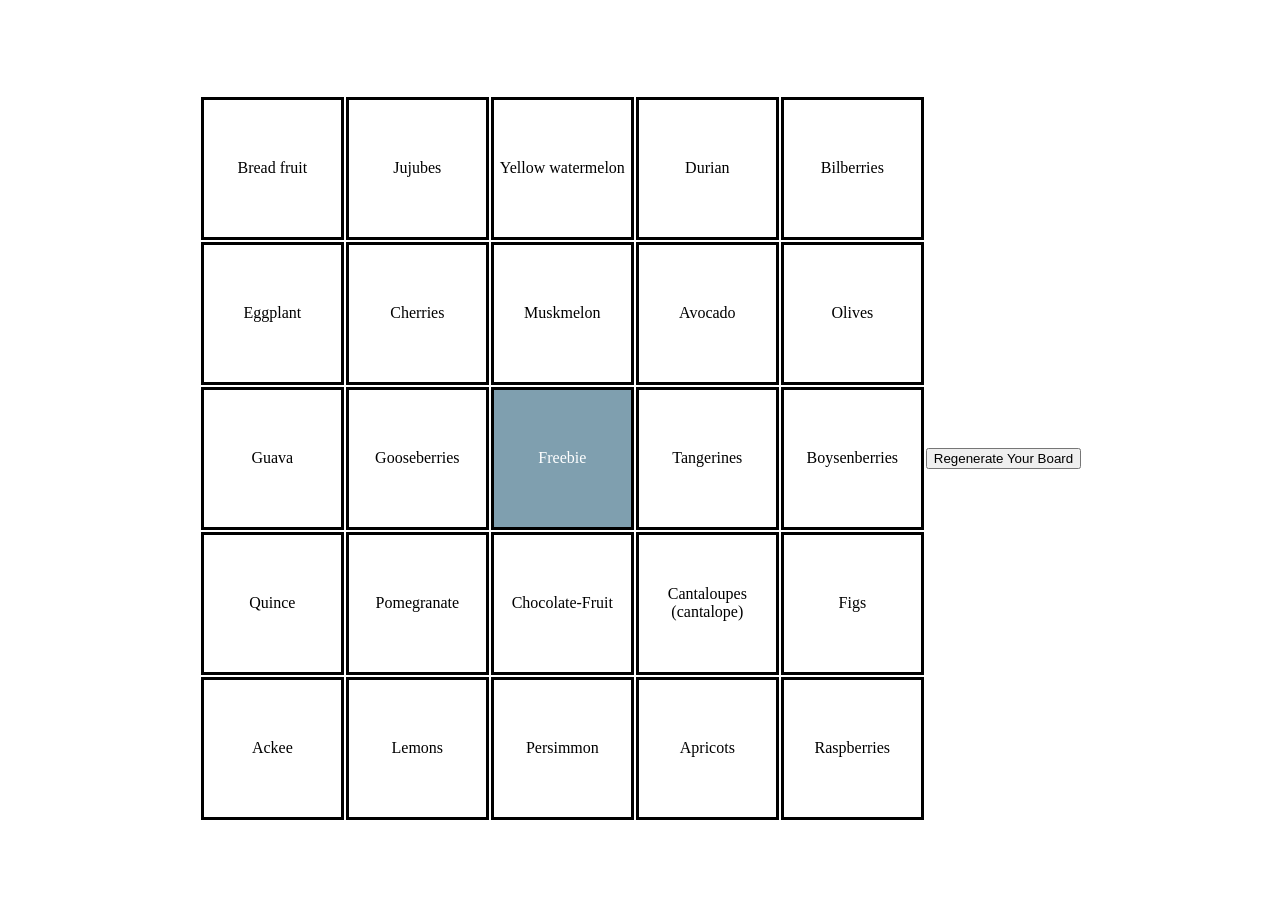
==== index.html @ 2c44fc2a "Rename bingo.html to index.html" ====
<!DOCTYPE html>
<html>
  <head>
    <meta charset="UTF-8">
    <title>Bellevue Bingo!</title>
    <script src="bingo.js"></script>
    <link rel="stylesheet" href="bingo.css">
  </head>
  <body>
    <table id="card">
    </table>
    <button onclick="rebuildCard()";>Regenerate Your Board</button>
  </body>
</html>
---- bingo.css ----
body {
  display: flex;
  height: 100vh;
  align-content: center;
  justify-content: center;
  align-items: center;
}

td {
  margin: 0 auto;
  text-align: center;
  border: 3px solid black;
  width: 20%;
  height: 15vh;
  width: 15vh;
}

.selected {
  background: #7F9FAF;
  color: #FFF;
}

button {
  display: block;
}
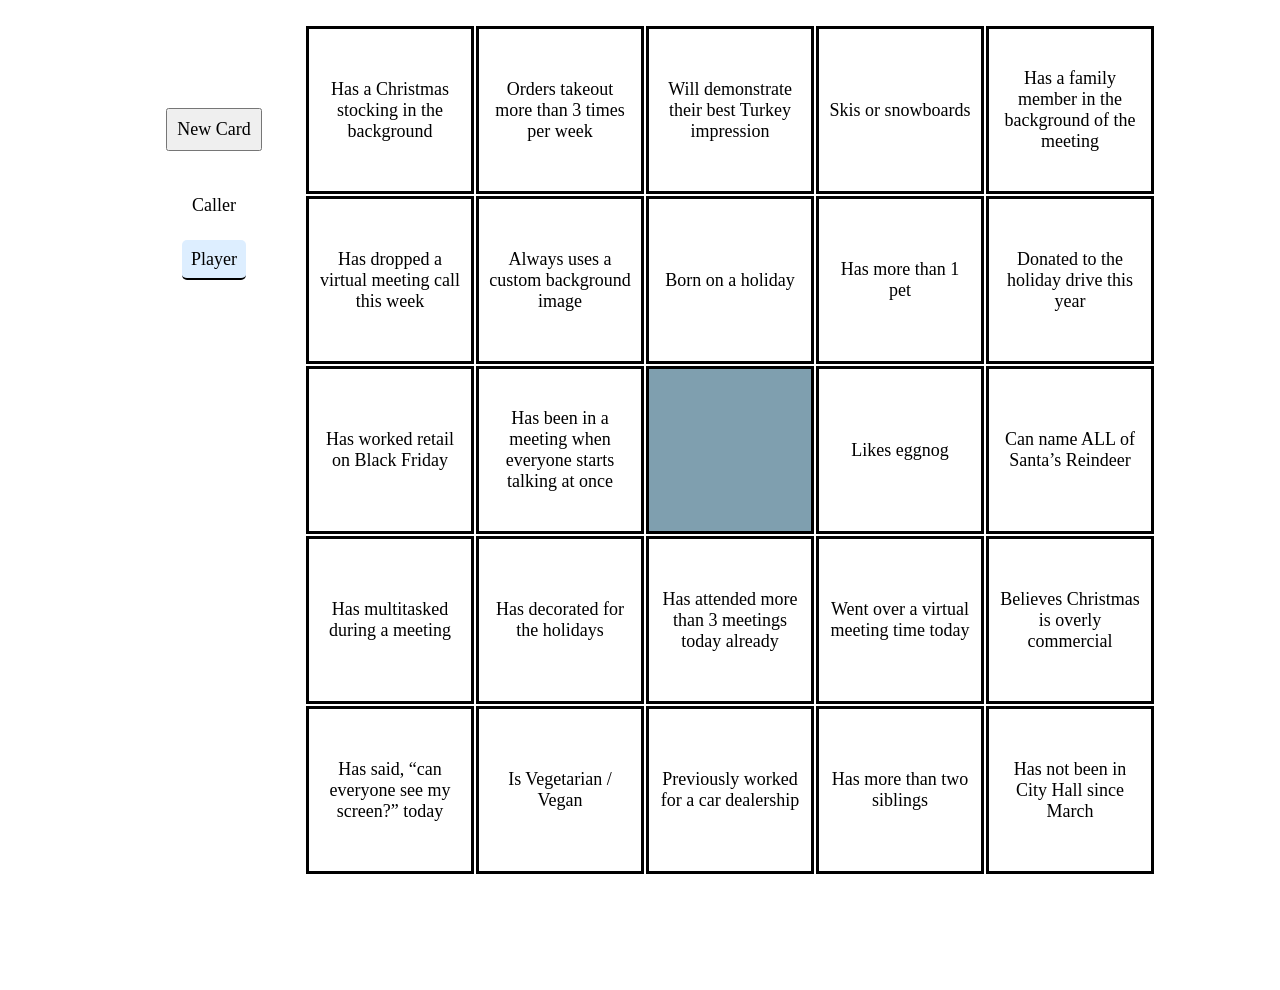
==== commit 9299dab1: "minor improvements" ====
--- a/index.html
+++ b/index.html
@@ -7,9 +7,22 @@
     <link rel="stylesheet" href="bingo.css">
   </head>
   <body>
-    <table id="card">
-    </table>
-    <button onclick="rebuildCard()";>Regenerate Your Board</button>
+    <div id='left-menu'>
+      <button id="new-card" onclick="newCard()";>New Card</button>
+      <button id="new-list" class="noshow" onclick="newList()";>New List</button>
+      <form>
+        <input type="radio" id="caller" name="mode" value="caller" onClick="showList()">
+        <label for="caller">Caller</label><br>
+        <input type="radio" id="player" name="mode" value="player" checked onCLick="showCard()">
+        <label for="player">Player</label><br>
+      </form>
+    </div>
+    <div id="card-wrapper">
+      <table id="card">
+      </table>
+    </div>
+    <div id="list" class="noshow">
+    </div>
   </body>
 </html>
 
--- a/bingo.css
+++ b/bingo.css
@@ -1,18 +1,32 @@
+* {
+  margin: 0;
+  justify-content: center;
+  font-family: Menlo;
+  font-size: 2vh;
+  transition-duration: .2s;
+  user-select: none;
+}
+
+#card-wrapper {
+  align-items: center;
+  display: flex;
+  flex-direction: column;
+  justify-content: center;
+  min-height: 100%;
+}
+
 body {
   display: flex;
   height: 100vh;
-  align-content: center;
-  justify-content: center;
-  align-items: center;
 }
 
 td {
   margin: 0 auto;
   text-align: center;
   border: 3px solid black;
-  width: 20%;
-  height: 15vh;
-  width: 15vh;
+  height: 16vh;
+  width: 16vh;
+  padding: 1vh;
 }
 
 .selected {
@@ -23,3 +37,56 @@
 button {
   display: block;
 }
+
+#left-menu {
+  padding-top: 10vh;
+  height: 100%;
+  width: 20vh;
+}
+
+#left-menu * {
+  margin: 10% auto;
+  text-align: center;
+  padding: 1vh;
+}
+
+input[type="radio"] {
+  display: none;
+}
+
+input[type="radio"]+label {
+  line-height: 6vh;
+  border-bottom: 2px solid rgba(0,0,0,0);
+  transition-duration: .5s;
+  border-radius: 5px;
+  height: 1vh;
+}
+
+input[type="radio"]:checked+label {
+  border-bottom: 2px solid rgba(0,0,0,1);
+  background-color: #DEF;
+}
+
+.noshow {
+  display: none;
+}
+
+#list {
+  width: 96vh;
+  margin: 10vh 0;
+}
+
+#list div {
+  margin: 1vh 1vh;
+  padding: 1vh 1vh;
+  clear: both;
+  float: left;
+  background-color: #4B6;
+}
+
+#list div.read {
+  float: right;
+  background-color: #DEF;
+  color: #484848;
+  border-radius: 2vh;
+}
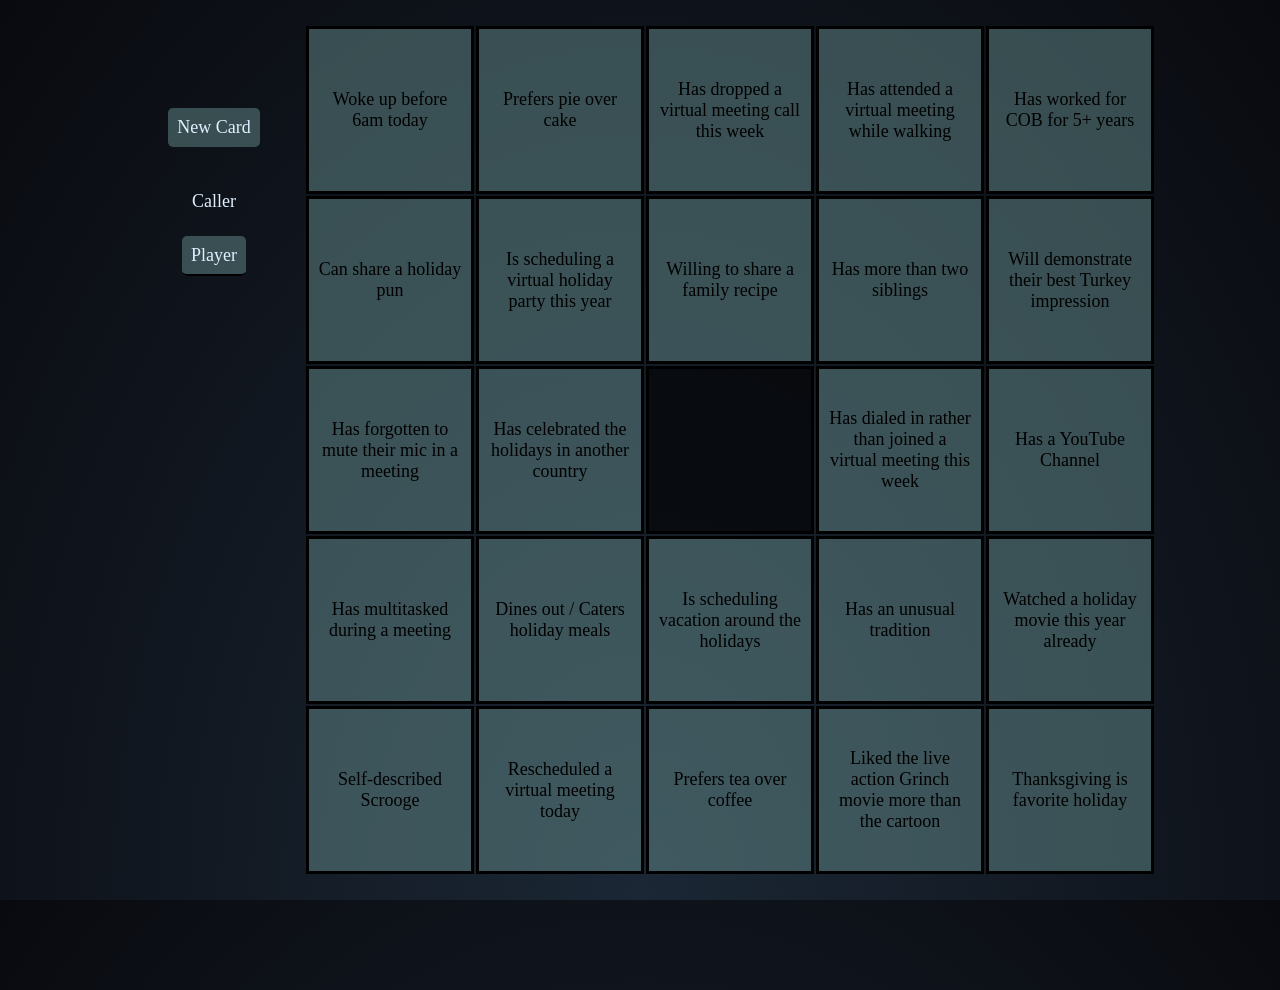
==== commit 0e8028b8: "update styles and add snow" ====
--- a/index.html
+++ b/index.html
@@ -23,6 +23,208 @@
     </div>
     <div id="list" class="noshow">
     </div>
+    <div id="snow-wrapper">
+      <div class="snow"></div>
+      <div class="snow"></div>
+      <div class="snow"></div>
+      <div class="snow"></div>
+      <div class="snow"></div>
+      <div class="snow"></div>
+      <div class="snow"></div>
+      <div class="snow"></div>
+      <div class="snow"></div>
+      <div class="snow"></div>
+      <div class="snow"></div>
+      <div class="snow"></div>
+      <div class="snow"></div>
+      <div class="snow"></div>
+      <div class="snow"></div>
+      <div class="snow"></div>
+      <div class="snow"></div>
+      <div class="snow"></div>
+      <div class="snow"></div>
+      <div class="snow"></div>
+      <div class="snow"></div>
+      <div class="snow"></div>
+      <div class="snow"></div>
+      <div class="snow"></div>
+      <div class="snow"></div>
+      <div class="snow"></div>
+      <div class="snow"></div>
+      <div class="snow"></div>
+      <div class="snow"></div>
+      <div class="snow"></div>
+      <div class="snow"></div>
+      <div class="snow"></div>
+      <div class="snow"></div>
+      <div class="snow"></div>
+      <div class="snow"></div>
+      <div class="snow"></div>
+      <div class="snow"></div>
+      <div class="snow"></div>
+      <div class="snow"></div>
+      <div class="snow"></div>
+      <div class="snow"></div>
+      <div class="snow"></div>
+      <div class="snow"></div>
+      <div class="snow"></div>
+      <div class="snow"></div>
+      <div class="snow"></div>
+      <div class="snow"></div>
+      <div class="snow"></div>
+      <div class="snow"></div>
+      <div class="snow"></div>
+      <div class="snow"></div>
+      <div class="snow"></div>
+      <div class="snow"></div>
+      <div class="snow"></div>
+      <div class="snow"></div>
+      <div class="snow"></div>
+      <div class="snow"></div>
+      <div class="snow"></div>
+      <div class="snow"></div>
+      <div class="snow"></div>
+      <div class="snow"></div>
+      <div class="snow"></div>
+      <div class="snow"></div>
+      <div class="snow"></div>
+      <div class="snow"></div>
+      <div class="snow"></div>
+      <div class="snow"></div>
+      <div class="snow"></div>
+      <div class="snow"></div>
+      <div class="snow"></div>
+      <div class="snow"></div>
+      <div class="snow"></div>
+      <div class="snow"></div>
+      <div class="snow"></div>
+      <div class="snow"></div>
+      <div class="snow"></div>
+      <div class="snow"></div>
+      <div class="snow"></div>
+      <div class="snow"></div>
+      <div class="snow"></div>
+      <div class="snow"></div>
+      <div class="snow"></div>
+      <div class="snow"></div>
+      <div class="snow"></div>
+      <div class="snow"></div>
+      <div class="snow"></div>
+      <div class="snow"></div>
+      <div class="snow"></div>
+      <div class="snow"></div>
+      <div class="snow"></div>
+      <div class="snow"></div>
+      <div class="snow"></div>
+      <div class="snow"></div>
+      <div class="snow"></div>
+      <div class="snow"></div>
+      <div class="snow"></div>
+      <div class="snow"></div>
+      <div class="snow"></div>
+      <div class="snow"></div>
+      <div class="snow"></div>
+      <div class="snow"></div>
+      <div class="snow"></div>
+      <div class="snow"></div>
+      <div class="snow"></div>
+      <div class="snow"></div>
+      <div class="snow"></div>
+      <div class="snow"></div>
+      <div class="snow"></div>
+      <div class="snow"></div>
+      <div class="snow"></div>
+      <div class="snow"></div>
+      <div class="snow"></div>
+      <div class="snow"></div>
+      <div class="snow"></div>
+      <div class="snow"></div>
+      <div class="snow"></div>
+      <div class="snow"></div>
+      <div class="snow"></div>
+      <div class="snow"></div>
+      <div class="snow"></div>
+      <div class="snow"></div>
+      <div class="snow"></div>
+      <div class="snow"></div>
+      <div class="snow"></div>
+      <div class="snow"></div>
+      <div class="snow"></div>
+      <div class="snow"></div>
+      <div class="snow"></div>
+      <div class="snow"></div>
+      <div class="snow"></div>
+      <div class="snow"></div>
+      <div class="snow"></div>
+      <div class="snow"></div>
+      <div class="snow"></div>
+      <div class="snow"></div>
+      <div class="snow"></div>
+      <div class="snow"></div>
+      <div class="snow"></div>
+      <div class="snow"></div>
+      <div class="snow"></div>
+      <div class="snow"></div>
+      <div class="snow"></div>
+      <div class="snow"></div>
+      <div class="snow"></div>
+      <div class="snow"></div>
+      <div class="snow"></div>
+      <div class="snow"></div>
+      <div class="snow"></div>
+      <div class="snow"></div>
+      <div class="snow"></div>
+      <div class="snow"></div>
+      <div class="snow"></div>
+      <div class="snow"></div>
+      <div class="snow"></div>
+      <div class="snow"></div>
+      <div class="snow"></div>
+      <div class="snow"></div>
+      <div class="snow"></div>
+      <div class="snow"></div>
+      <div class="snow"></div>
+      <div class="snow"></div>
+      <div class="snow"></div>
+      <div class="snow"></div>
+      <div class="snow"></div>
+      <div class="snow"></div>
+      <div class="snow"></div>
+      <div class="snow"></div>
+      <div class="snow"></div>
+      <div class="snow"></div>
+      <div class="snow"></div>
+      <div class="snow"></div>
+      <div class="snow"></div>
+      <div class="snow"></div>
+      <div class="snow"></div>
+      <div class="snow"></div>
+      <div class="snow"></div>
+      <div class="snow"></div>
+      <div class="snow"></div>
+      <div class="snow"></div>
+      <div class="snow"></div>
+      <div class="snow"></div>
+      <div class="snow"></div>
+      <div class="snow"></div>
+      <div class="snow"></div>
+      <div class="snow"></div>
+      <div class="snow"></div>
+      <div class="snow"></div>
+      <div class="snow"></div>
+      <div class="snow"></div>
+      <div class="snow"></div>
+      <div class="snow"></div>
+      <div class="snow"></div>
+      <div class="snow"></div>
+      <div class="snow"></div>
+      <div class="snow"></div>
+      <div class="snow"></div>
+      <div class="snow"></div>
+      <div class="snow"></div>
+      <div class="snow"></div>
+      <div class="snow"></div>
+    </div>
   </body>
 </html>
 
--- a/bingo.css
+++ b/bingo.css
@@ -1,10 +1,2627 @@
+.snow {
+  position: absolute;
+  width: 10px;
+  height: 10px;
+  background: white;
+  border-radius: 50%;
+}
+.snow:nth-child(1) {
+  opacity: 0.2914;
+  transform: translate(33.314vw, -10px) scale(0.9264);
+  animation: fall-1 26s -21s linear infinite;
+}
+@keyframes fall-1 {
+  56.012% {
+    transform: translate(32.8443vw, 56.012vh) scale(0.9264);
+  }
+  to {
+    transform: translate(33.07915vw, 100vh) scale(0.9264);
+  }
+}
+.snow:nth-child(2) {
+  opacity: 0.2443;
+  transform: translate(80.3053vw, -10px) scale(0.1393);
+  animation: fall-2 17s -25s linear infinite;
+}
+@keyframes fall-2 {
+  72.941% {
+    transform: translate(85.8754vw, 72.941vh) scale(0.1393);
+  }
+  to {
+    transform: translate(83.09035vw, 100vh) scale(0.1393);
+  }
+}
+.snow:nth-child(3) {
+  opacity: 0.0073;
+  transform: translate(29.5378vw, -10px) scale(0.8617);
+  animation: fall-3 23s -23s linear infinite;
+}
+@keyframes fall-3 {
+  51.919% {
+    transform: translate(23.1376vw, 51.919vh) scale(0.8617);
+  }
+  to {
+    transform: translate(26.3377vw, 100vh) scale(0.8617);
+  }
+}
+.snow:nth-child(4) {
+  opacity: 0.9488;
+  transform: translate(35.8091vw, -10px) scale(0.6936);
+  animation: fall-4 28s -16s linear infinite;
+}
+@keyframes fall-4 {
+  30.478% {
+    transform: translate(40.5299vw, 30.478vh) scale(0.6936);
+  }
+  to {
+    transform: translate(38.1695vw, 100vh) scale(0.6936);
+  }
+}
+.snow:nth-child(5) {
+  opacity: 0.6919;
+  transform: translate(65.8322vw, -10px) scale(0.0446);
+  animation: fall-5 30s -7s linear infinite;
+}
+@keyframes fall-5 {
+  72.868% {
+    transform: translate(69.4021vw, 72.868vh) scale(0.0446);
+  }
+  to {
+    transform: translate(67.61715vw, 100vh) scale(0.0446);
+  }
+}
+.snow:nth-child(6) {
+  opacity: 0.3947;
+  transform: translate(52.1024vw, -10px) scale(0.0246);
+  animation: fall-6 15s -3s linear infinite;
+}
+@keyframes fall-6 {
+  34.825% {
+    transform: translate(61.1415vw, 34.825vh) scale(0.0246);
+  }
+  to {
+    transform: translate(56.62195vw, 100vh) scale(0.0246);
+  }
+}
+.snow:nth-child(7) {
+  opacity: 0.2053;
+  transform: translate(52.9416vw, -10px) scale(0.1722);
+  animation: fall-7 25s -21s linear infinite;
+}
+@keyframes fall-7 {
+  33.442% {
+    transform: translate(62.6569vw, 33.442vh) scale(0.1722);
+  }
+  to {
+    transform: translate(57.79925vw, 100vh) scale(0.1722);
+  }
+}
+.snow:nth-child(8) {
+  opacity: 0.9569;
+  transform: translate(86.6155vw, -10px) scale(0.274);
+  animation: fall-8 10s -5s linear infinite;
+}
+@keyframes fall-8 {
+  59.409% {
+    transform: translate(80.3051vw, 59.409vh) scale(0.274);
+  }
+  to {
+    transform: translate(83.4603vw, 100vh) scale(0.274);
+  }
+}
+.snow:nth-child(9) {
+  opacity: 0.5611;
+  transform: translate(94.3692vw, -10px) scale(0.7997);
+  animation: fall-9 27s -1s linear infinite;
+}
+@keyframes fall-9 {
+  59.01% {
+    transform: translate(97.374vw, 59.01vh) scale(0.7997);
+  }
+  to {
+    transform: translate(95.8716vw, 100vh) scale(0.7997);
+  }
+}
+.snow:nth-child(10) {
+  opacity: 0.6296;
+  transform: translate(33.8031vw, -10px) scale(0.8163);
+  animation: fall-10 20s -6s linear infinite;
+}
+@keyframes fall-10 {
+  30.312% {
+    transform: translate(39.2466vw, 30.312vh) scale(0.8163);
+  }
+  to {
+    transform: translate(36.52485vw, 100vh) scale(0.8163);
+  }
+}
+.snow:nth-child(11) {
+  opacity: 0.1647;
+  transform: translate(79.9687vw, -10px) scale(0.2391);
+  animation: fall-11 17s -14s linear infinite;
+}
+@keyframes fall-11 {
+  41.854% {
+    transform: translate(76.9309vw, 41.854vh) scale(0.2391);
+  }
+  to {
+    transform: translate(78.4498vw, 100vh) scale(0.2391);
+  }
+}
+.snow:nth-child(12) {
+  opacity: 0.5723;
+  transform: translate(64.2498vw, -10px) scale(0.509);
+  animation: fall-12 24s -1s linear infinite;
+}
+@keyframes fall-12 {
+  62.725% {
+    transform: translate(54.9524vw, 62.725vh) scale(0.509);
+  }
+  to {
+    transform: translate(59.6011vw, 100vh) scale(0.509);
+  }
+}
+.snow:nth-child(13) {
+  opacity: 0.9853;
+  transform: translate(37.7815vw, -10px) scale(0.6552);
+  animation: fall-13 11s -6s linear infinite;
+}
+@keyframes fall-13 {
+  64.296% {
+    transform: translate(42.0367vw, 64.296vh) scale(0.6552);
+  }
+  to {
+    transform: translate(39.9091vw, 100vh) scale(0.6552);
+  }
+}
+.snow:nth-child(14) {
+  opacity: 0.9961;
+  transform: translate(8.5171vw, -10px) scale(0.5904);
+  animation: fall-14 10s -1s linear infinite;
+}
+@keyframes fall-14 {
+  68.241% {
+    transform: translate(10.1765vw, 68.241vh) scale(0.5904);
+  }
+  to {
+    transform: translate(9.3468vw, 100vh) scale(0.5904);
+  }
+}
+.snow:nth-child(15) {
+  opacity: 0.4286;
+  transform: translate(58.4126vw, -10px) scale(0.4181);
+  animation: fall-15 24s -21s linear infinite;
+}
+@keyframes fall-15 {
+  56.137% {
+    transform: translate(57.0198vw, 56.137vh) scale(0.4181);
+  }
+  to {
+    transform: translate(57.7162vw, 100vh) scale(0.4181);
+  }
+}
+.snow:nth-child(16) {
+  opacity: 0.4201;
+  transform: translate(34.3431vw, -10px) scale(0.2349);
+  animation: fall-16 14s -18s linear infinite;
+}
+@keyframes fall-16 {
+  42.116% {
+    transform: translate(28.7296vw, 42.116vh) scale(0.2349);
+  }
+  to {
+    transform: translate(31.53635vw, 100vh) scale(0.2349);
+  }
+}
+.snow:nth-child(17) {
+  opacity: 0.129;
+  transform: translate(66.1275vw, -10px) scale(0.1534);
+  animation: fall-17 16s -4s linear infinite;
+}
+@keyframes fall-17 {
+  43.296% {
+    transform: translate(58.2664vw, 43.296vh) scale(0.1534);
+  }
+  to {
+    transform: translate(62.19695vw, 100vh) scale(0.1534);
+  }
+}
+.snow:nth-child(18) {
+  opacity: 0.6697;
+  transform: translate(13.3636vw, -10px) scale(0.8259);
+  animation: fall-18 22s -22s linear infinite;
+}
+@keyframes fall-18 {
+  38.9% {
+    transform: translate(8.7325vw, 38.9vh) scale(0.8259);
+  }
+  to {
+    transform: translate(11.04805vw, 100vh) scale(0.8259);
+  }
+}
+.snow:nth-child(19) {
+  opacity: 0.7158;
+  transform: translate(76.44vw, -10px) scale(0.9764);
+  animation: fall-19 17s -7s linear infinite;
+}
+@keyframes fall-19 {
+  79.411% {
+    transform: translate(67.3255vw, 79.411vh) scale(0.9764);
+  }
+  to {
+    transform: translate(71.88275vw, 100vh) scale(0.9764);
+  }
+}
+.snow:nth-child(20) {
+  opacity: 0.9608;
+  transform: translate(36.2089vw, -10px) scale(0.6832);
+  animation: fall-20 28s -11s linear infinite;
+}
+@keyframes fall-20 {
+  75.368% {
+    transform: translate(33.8173vw, 75.368vh) scale(0.6832);
+  }
+  to {
+    transform: translate(35.0131vw, 100vh) scale(0.6832);
+  }
+}
+.snow:nth-child(21) {
+  opacity: 0.1914;
+  transform: translate(93.915vw, -10px) scale(0.4885);
+  animation: fall-21 19s -22s linear infinite;
+}
+@keyframes fall-21 {
+  59.092% {
+    transform: translate(85.9176vw, 59.092vh) scale(0.4885);
+  }
+  to {
+    transform: translate(89.9163vw, 100vh) scale(0.4885);
+  }
+}
+.snow:nth-child(22) {
+  opacity: 0.5335;
+  transform: translate(90.9868vw, -10px) scale(0.0968);
+  animation: fall-22 23s -12s linear infinite;
+}
+@keyframes fall-22 {
+  61.996% {
+    transform: translate(83.9442vw, 61.996vh) scale(0.0968);
+  }
+  to {
+    transform: translate(87.4655vw, 100vh) scale(0.0968);
+  }
+}
+.snow:nth-child(23) {
+  opacity: 0.4743;
+  transform: translate(97.5294vw, -10px) scale(0.3402);
+  animation: fall-23 20s -2s linear infinite;
+}
+@keyframes fall-23 {
+  38.796% {
+    transform: translate(97.6431vw, 38.796vh) scale(0.3402);
+  }
+  to {
+    transform: translate(97.58625vw, 100vh) scale(0.3402);
+  }
+}
+.snow:nth-child(24) {
+  opacity: 0.7366;
+  transform: translate(41.1375vw, -10px) scale(0.6515);
+  animation: fall-24 16s -1s linear infinite;
+}
+@keyframes fall-24 {
+  76.873% {
+    transform: translate(44.9819vw, 76.873vh) scale(0.6515);
+  }
+  to {
+    transform: translate(43.0597vw, 100vh) scale(0.6515);
+  }
+}
+.snow:nth-child(25) {
+  opacity: 0.1082;
+  transform: translate(39.2191vw, -10px) scale(0.9931);
+  animation: fall-25 15s -3s linear infinite;
+}
+@keyframes fall-25 {
+  41.207% {
+    transform: translate(40.9454vw, 41.207vh) scale(0.9931);
+  }
+  to {
+    transform: translate(40.08225vw, 100vh) scale(0.9931);
+  }
+}
+.snow:nth-child(26) {
+  opacity: 0.9759;
+  transform: translate(65.1783vw, -10px) scale(0.6055);
+  animation: fall-26 29s -30s linear infinite;
+}
+@keyframes fall-26 {
+  60.432% {
+    transform: translate(71.0806vw, 60.432vh) scale(0.6055);
+  }
+  to {
+    transform: translate(68.12945vw, 100vh) scale(0.6055);
+  }
+}
+.snow:nth-child(27) {
+  opacity: 0.1632;
+  transform: translate(59.8292vw, -10px) scale(0.0865);
+  animation: fall-27 17s -3s linear infinite;
+}
+@keyframes fall-27 {
+  63.928% {
+    transform: translate(67.6894vw, 63.928vh) scale(0.0865);
+  }
+  to {
+    transform: translate(63.7593vw, 100vh) scale(0.0865);
+  }
+}
+.snow:nth-child(28) {
+  opacity: 0.9454;
+  transform: translate(63.7988vw, -10px) scale(0.8325);
+  animation: fall-28 30s -4s linear infinite;
+}
+@keyframes fall-28 {
+  79.851% {
+    transform: translate(57.879vw, 79.851vh) scale(0.8325);
+  }
+  to {
+    transform: translate(60.8389vw, 100vh) scale(0.8325);
+  }
+}
+.snow:nth-child(29) {
+  opacity: 0.8451;
+  transform: translate(46.8198vw, -10px) scale(0.1478);
+  animation: fall-29 27s -20s linear infinite;
+}
+@keyframes fall-29 {
+  60.872% {
+    transform: translate(43.3552vw, 60.872vh) scale(0.1478);
+  }
+  to {
+    transform: translate(45.0875vw, 100vh) scale(0.1478);
+  }
+}
+.snow:nth-child(30) {
+  opacity: 0.9083;
+  transform: translate(92.2271vw, -10px) scale(0.5907);
+  animation: fall-30 15s -22s linear infinite;
+}
+@keyframes fall-30 {
+  49.17% {
+    transform: translate(96.0517vw, 49.17vh) scale(0.5907);
+  }
+  to {
+    transform: translate(94.1394vw, 100vh) scale(0.5907);
+  }
+}
+.snow:nth-child(31) {
+  opacity: 0.2277;
+  transform: translate(95.2213vw, -10px) scale(0.4339);
+  animation: fall-31 14s -30s linear infinite;
+}
+@keyframes fall-31 {
+  79.763% {
+    transform: translate(92.6273vw, 79.763vh) scale(0.4339);
+  }
+  to {
+    transform: translate(93.9243vw, 100vh) scale(0.4339);
+  }
+}
+.snow:nth-child(32) {
+  opacity: 0.03;
+  transform: translate(17.3157vw, -10px) scale(0.976);
+  animation: fall-32 20s -9s linear infinite;
+}
+@keyframes fall-32 {
+  67.964% {
+    transform: translate(17.9868vw, 67.964vh) scale(0.976);
+  }
+  to {
+    transform: translate(17.65125vw, 100vh) scale(0.976);
+  }
+}
+.snow:nth-child(33) {
+  opacity: 0.2491;
+  transform: translate(36.9864vw, -10px) scale(0.1301);
+  animation: fall-33 26s -21s linear infinite;
+}
+@keyframes fall-33 {
+  76.882% {
+    transform: translate(46.2479vw, 76.882vh) scale(0.1301);
+  }
+  to {
+    transform: translate(41.61715vw, 100vh) scale(0.1301);
+  }
+}
+.snow:nth-child(34) {
+  opacity: 0.2194;
+  transform: translate(82.4373vw, -10px) scale(0.8486);
+  animation: fall-34 16s -23s linear infinite;
+}
+@keyframes fall-34 {
+  75.341% {
+    transform: translate(86.7903vw, 75.341vh) scale(0.8486);
+  }
+  to {
+    transform: translate(84.6138vw, 100vh) scale(0.8486);
+  }
+}
+.snow:nth-child(35) {
+  opacity: 0.7968;
+  transform: translate(65.1551vw, -10px) scale(0.7299);
+  animation: fall-35 18s -5s linear infinite;
+}
+@keyframes fall-35 {
+  48.505% {
+    transform: translate(57.9505vw, 48.505vh) scale(0.7299);
+  }
+  to {
+    transform: translate(61.5528vw, 100vh) scale(0.7299);
+  }
+}
+.snow:nth-child(36) {
+  opacity: 0.9616;
+  transform: translate(13.0218vw, -10px) scale(0.0559);
+  animation: fall-36 25s -15s linear infinite;
+}
+@keyframes fall-36 {
+  46.45% {
+    transform: translate(13.145vw, 46.45vh) scale(0.0559);
+  }
+  to {
+    transform: translate(13.0834vw, 100vh) scale(0.0559);
+  }
+}
+.snow:nth-child(37) {
+  opacity: 0.6826;
+  transform: translate(5.7347vw, -10px) scale(0.0574);
+  animation: fall-37 22s -18s linear infinite;
+}
+@keyframes fall-37 {
+  79.029% {
+    transform: translate(4.7121vw, 79.029vh) scale(0.0574);
+  }
+  to {
+    transform: translate(5.2234vw, 100vh) scale(0.0574);
+  }
+}
+.snow:nth-child(38) {
+  opacity: 0.1154;
+  transform: translate(42.4316vw, -10px) scale(0.9358);
+  animation: fall-38 28s -2s linear infinite;
+}
+@keyframes fall-38 {
+  79.734% {
+    transform: translate(35.3469vw, 79.734vh) scale(0.9358);
+  }
+  to {
+    transform: translate(38.88925vw, 100vh) scale(0.9358);
+  }
+}
+.snow:nth-child(39) {
+  opacity: 0.0015;
+  transform: translate(39.5827vw, -10px) scale(0.0237);
+  animation: fall-39 16s -18s linear infinite;
+}
+@keyframes fall-39 {
+  75.022% {
+    transform: translate(42.0238vw, 75.022vh) scale(0.0237);
+  }
+  to {
+    transform: translate(40.80325vw, 100vh) scale(0.0237);
+  }
+}
+.snow:nth-child(40) {
+  opacity: 0.3069;
+  transform: translate(64.2018vw, -10px) scale(0.9172);
+  animation: fall-40 25s -8s linear infinite;
+}
+@keyframes fall-40 {
+  31.764% {
+    transform: translate(63.0421vw, 31.764vh) scale(0.9172);
+  }
+  to {
+    transform: translate(63.62195vw, 100vh) scale(0.9172);
+  }
+}
+.snow:nth-child(41) {
+  opacity: 0.0021;
+  transform: translate(34.061vw, -10px) scale(0.4317);
+  animation: fall-41 27s -12s linear infinite;
+}
+@keyframes fall-41 {
+  40.613% {
+    transform: translate(34.4561vw, 40.613vh) scale(0.4317);
+  }
+  to {
+    transform: translate(34.25855vw, 100vh) scale(0.4317);
+  }
+}
+.snow:nth-child(42) {
+  opacity: 0.5805;
+  transform: translate(7.5818vw, -10px) scale(0.6538);
+  animation: fall-42 15s -14s linear infinite;
+}
+@keyframes fall-42 {
+  42.172% {
+    transform: translate(11.9209vw, 42.172vh) scale(0.6538);
+  }
+  to {
+    transform: translate(9.75135vw, 100vh) scale(0.6538);
+  }
+}
+.snow:nth-child(43) {
+  opacity: 0.8418;
+  transform: translate(95.3774vw, -10px) scale(0.2657);
+  animation: fall-43 14s -18s linear infinite;
+}
+@keyframes fall-43 {
+  59.038% {
+    transform: translate(104.9289vw, 59.038vh) scale(0.2657);
+  }
+  to {
+    transform: translate(100.15315vw, 100vh) scale(0.2657);
+  }
+}
+.snow:nth-child(44) {
+  opacity: 0.2267;
+  transform: translate(12.3872vw, -10px) scale(0.1355);
+  animation: fall-44 18s -21s linear infinite;
+}
+@keyframes fall-44 {
+  63.712% {
+    transform: translate(21.3523vw, 63.712vh) scale(0.1355);
+  }
+  to {
+    transform: translate(16.86975vw, 100vh) scale(0.1355);
+  }
+}
+.snow:nth-child(45) {
+  opacity: 0.3546;
+  transform: translate(1.8886vw, -10px) scale(0.3551);
+  animation: fall-45 20s -9s linear infinite;
+}
+@keyframes fall-45 {
+  38.754% {
+    transform: translate(11.8556vw, 38.754vh) scale(0.3551);
+  }
+  to {
+    transform: translate(6.8721vw, 100vh) scale(0.3551);
+  }
+}
+.snow:nth-child(46) {
+  opacity: 0.7758;
+  transform: translate(71.1441vw, -10px) scale(0.8121);
+  animation: fall-46 30s -7s linear infinite;
+}
+@keyframes fall-46 {
+  34.521% {
+    transform: translate(64.7161vw, 34.521vh) scale(0.8121);
+  }
+  to {
+    transform: translate(67.9301vw, 100vh) scale(0.8121);
+  }
+}
+.snow:nth-child(47) {
+  opacity: 0.5537;
+  transform: translate(45.518vw, -10px) scale(0.924);
+  animation: fall-47 28s -17s linear infinite;
+}
+@keyframes fall-47 {
+  67.998% {
+    transform: translate(37.2065vw, 67.998vh) scale(0.924);
+  }
+  to {
+    transform: translate(41.36225vw, 100vh) scale(0.924);
+  }
+}
+.snow:nth-child(48) {
+  opacity: 0.5195;
+  transform: translate(1.8364vw, -10px) scale(0.4196);
+  animation: fall-48 11s -14s linear infinite;
+}
+@keyframes fall-48 {
+  41.836% {
+    transform: translate(-1.5231vw, 41.836vh) scale(0.4196);
+  }
+  to {
+    transform: translate(0.15665vw, 100vh) scale(0.4196);
+  }
+}
+.snow:nth-child(49) {
+  opacity: 0.554;
+  transform: translate(47.9001vw, -10px) scale(0.5501);
+  animation: fall-49 26s -20s linear infinite;
+}
+@keyframes fall-49 {
+  48.807% {
+    transform: translate(53.2863vw, 48.807vh) scale(0.5501);
+  }
+  to {
+    transform: translate(50.5932vw, 100vh) scale(0.5501);
+  }
+}
+.snow:nth-child(50) {
+  opacity: 0.7959;
+  transform: translate(6.4272vw, -10px) scale(0.404);
+  animation: fall-50 20s -10s linear infinite;
+}
+@keyframes fall-50 {
+  41.43% {
+    transform: translate(-1.5194vw, 41.43vh) scale(0.404);
+  }
+  to {
+    transform: translate(2.4539vw, 100vh) scale(0.404);
+  }
+}
+.snow:nth-child(51) {
+  opacity: 0.7533;
+  transform: translate(33.9126vw, -10px) scale(0.7906);
+  animation: fall-51 22s -24s linear infinite;
+}
+@keyframes fall-51 {
+  36.644% {
+    transform: translate(31.9026vw, 36.644vh) scale(0.7906);
+  }
+  to {
+    transform: translate(32.9076vw, 100vh) scale(0.7906);
+  }
+}
+.snow:nth-child(52) {
+  opacity: 0.635;
+  transform: translate(34.5614vw, -10px) scale(0.1012);
+  animation: fall-52 17s -7s linear infinite;
+}
+@keyframes fall-52 {
+  37.433% {
+    transform: translate(34.3752vw, 37.433vh) scale(0.1012);
+  }
+  to {
+    transform: translate(34.4683vw, 100vh) scale(0.1012);
+  }
+}
+.snow:nth-child(53) {
+  opacity: 0.8893;
+  transform: translate(2.6743vw, -10px) scale(0.7818);
+  animation: fall-53 16s -16s linear infinite;
+}
+@keyframes fall-53 {
+  50.927% {
+    transform: translate(11.5542vw, 50.927vh) scale(0.7818);
+  }
+  to {
+    transform: translate(7.11425vw, 100vh) scale(0.7818);
+  }
+}
+.snow:nth-child(54) {
+  opacity: 0.6691;
+  transform: translate(40.1596vw, -10px) scale(0.3698);
+  animation: fall-54 11s -3s linear infinite;
+}
+@keyframes fall-54 {
+  39.709% {
+    transform: translate(36.5079vw, 39.709vh) scale(0.3698);
+  }
+  to {
+    transform: translate(38.33375vw, 100vh) scale(0.3698);
+  }
+}
+.snow:nth-child(55) {
+  opacity: 0.4763;
+  transform: translate(40.0385vw, -10px) scale(0.2669);
+  animation: fall-55 20s -3s linear infinite;
+}
+@keyframes fall-55 {
+  47.56% {
+    transform: translate(36.0264vw, 47.56vh) scale(0.2669);
+  }
+  to {
+    transform: translate(38.03245vw, 100vh) scale(0.2669);
+  }
+}
+.snow:nth-child(56) {
+  opacity: 0.4663;
+  transform: translate(12.7157vw, -10px) scale(0.2964);
+  animation: fall-56 26s -4s linear infinite;
+}
+@keyframes fall-56 {
+  52.688% {
+    transform: translate(7.8315vw, 52.688vh) scale(0.2964);
+  }
+  to {
+    transform: translate(10.2736vw, 100vh) scale(0.2964);
+  }
+}
+.snow:nth-child(57) {
+  opacity: 0.4812;
+  transform: translate(0.0832vw, -10px) scale(0.7548);
+  animation: fall-57 17s -28s linear infinite;
+}
+@keyframes fall-57 {
+  79.321% {
+    transform: translate(5.4626vw, 79.321vh) scale(0.7548);
+  }
+  to {
+    transform: translate(2.7729vw, 100vh) scale(0.7548);
+  }
+}
+.snow:nth-child(58) {
+  opacity: 0.3525;
+  transform: translate(66.7915vw, -10px) scale(0.794);
+  animation: fall-58 24s -11s linear infinite;
+}
+@keyframes fall-58 {
+  56.383% {
+    transform: translate(60.4472vw, 56.383vh) scale(0.794);
+  }
+  to {
+    transform: translate(63.61935vw, 100vh) scale(0.794);
+  }
+}
+.snow:nth-child(59) {
+  opacity: 0.1874;
+  transform: translate(52.4086vw, -10px) scale(0.5337);
+  animation: fall-59 13s -10s linear infinite;
+}
+@keyframes fall-59 {
+  32.293% {
+    transform: translate(51.0155vw, 32.293vh) scale(0.5337);
+  }
+  to {
+    transform: translate(51.71205vw, 100vh) scale(0.5337);
+  }
+}
+.snow:nth-child(60) {
+  opacity: 0.8974;
+  transform: translate(92.8022vw, -10px) scale(0.8677);
+  animation: fall-60 17s -8s linear infinite;
+}
+@keyframes fall-60 {
+  32.608% {
+    transform: translate(88.8835vw, 32.608vh) scale(0.8677);
+  }
+  to {
+    transform: translate(90.84285vw, 100vh) scale(0.8677);
+  }
+}
+.snow:nth-child(61) {
+  opacity: 0.9912;
+  transform: translate(32.8139vw, -10px) scale(0.6484);
+  animation: fall-61 23s -21s linear infinite;
+}
+@keyframes fall-61 {
+  57.481% {
+    transform: translate(23.8623vw, 57.481vh) scale(0.6484);
+  }
+  to {
+    transform: translate(28.3381vw, 100vh) scale(0.6484);
+  }
+}
+.snow:nth-child(62) {
+  opacity: 0.3071;
+  transform: translate(28.3561vw, -10px) scale(0.0187);
+  animation: fall-62 12s -10s linear infinite;
+}
+@keyframes fall-62 {
+  59.527% {
+    transform: translate(18.7448vw, 59.527vh) scale(0.0187);
+  }
+  to {
+    transform: translate(23.55045vw, 100vh) scale(0.0187);
+  }
+}
+.snow:nth-child(63) {
+  opacity: 0.1749;
+  transform: translate(23.2389vw, -10px) scale(0.634);
+  animation: fall-63 29s -20s linear infinite;
+}
+@keyframes fall-63 {
+  65.743% {
+    transform: translate(18.7327vw, 65.743vh) scale(0.634);
+  }
+  to {
+    transform: translate(20.9858vw, 100vh) scale(0.634);
+  }
+}
+.snow:nth-child(64) {
+  opacity: 0.1269;
+  transform: translate(58.4199vw, -10px) scale(0.282);
+  animation: fall-64 19s -11s linear infinite;
+}
+@keyframes fall-64 {
+  36.44% {
+    transform: translate(55.5948vw, 36.44vh) scale(0.282);
+  }
+  to {
+    transform: translate(57.00735vw, 100vh) scale(0.282);
+  }
+}
+.snow:nth-child(65) {
+  opacity: 0.0447;
+  transform: translate(14.7747vw, -10px) scale(0.1901);
+  animation: fall-65 10s -23s linear infinite;
+}
+@keyframes fall-65 {
+  78.148% {
+    transform: translate(17.3821vw, 78.148vh) scale(0.1901);
+  }
+  to {
+    transform: translate(16.0784vw, 100vh) scale(0.1901);
+  }
+}
+.snow:nth-child(66) {
+  opacity: 0.2263;
+  transform: translate(55.6184vw, -10px) scale(0.4578);
+  animation: fall-66 11s -29s linear infinite;
+}
+@keyframes fall-66 {
+  57.181% {
+    transform: translate(46.8146vw, 57.181vh) scale(0.4578);
+  }
+  to {
+    transform: translate(51.2165vw, 100vh) scale(0.4578);
+  }
+}
+.snow:nth-child(67) {
+  opacity: 0.9693;
+  transform: translate(45.9254vw, -10px) scale(0.9943);
+  animation: fall-67 27s -11s linear infinite;
+}
+@keyframes fall-67 {
+  36.994% {
+    transform: translate(47.651vw, 36.994vh) scale(0.9943);
+  }
+  to {
+    transform: translate(46.7882vw, 100vh) scale(0.9943);
+  }
+}
+.snow:nth-child(68) {
+  opacity: 0.9048;
+  transform: translate(68.7864vw, -10px) scale(0.1287);
+  animation: fall-68 28s -30s linear infinite;
+}
+@keyframes fall-68 {
+  65.885% {
+    transform: translate(74.774vw, 65.885vh) scale(0.1287);
+  }
+  to {
+    transform: translate(71.7802vw, 100vh) scale(0.1287);
+  }
+}
+.snow:nth-child(69) {
+  opacity: 0.0192;
+  transform: translate(58.9176vw, -10px) scale(0.5898);
+  animation: fall-69 18s -28s linear infinite;
+}
+@keyframes fall-69 {
+  54.192% {
+    transform: translate(65.5877vw, 54.192vh) scale(0.5898);
+  }
+  to {
+    transform: translate(62.25265vw, 100vh) scale(0.5898);
+  }
+}
+.snow:nth-child(70) {
+  opacity: 0.5925;
+  transform: translate(2.1974vw, -10px) scale(0.3165);
+  animation: fall-70 28s -29s linear infinite;
+}
+@keyframes fall-70 {
+  46.625% {
+    transform: translate(6.794vw, 46.625vh) scale(0.3165);
+  }
+  to {
+    transform: translate(4.4957vw, 100vh) scale(0.3165);
+  }
+}
+.snow:nth-child(71) {
+  opacity: 0.117;
+  transform: translate(12.5003vw, -10px) scale(0.9414);
+  animation: fall-71 25s -11s linear infinite;
+}
+@keyframes fall-71 {
+  56.253% {
+    transform: translate(15.3651vw, 56.253vh) scale(0.9414);
+  }
+  to {
+    transform: translate(13.9327vw, 100vh) scale(0.9414);
+  }
+}
+.snow:nth-child(72) {
+  opacity: 0.9974;
+  transform: translate(34.1272vw, -10px) scale(0.8544);
+  animation: fall-72 25s -25s linear infinite;
+}
+@keyframes fall-72 {
+  39.021% {
+    transform: translate(24.4331vw, 39.021vh) scale(0.8544);
+  }
+  to {
+    transform: translate(29.28015vw, 100vh) scale(0.8544);
+  }
+}
+.snow:nth-child(73) {
+  opacity: 0.3934;
+  transform: translate(81.2852vw, -10px) scale(0.8459);
+  animation: fall-73 30s -11s linear infinite;
+}
+@keyframes fall-73 {
+  52.632% {
+    transform: translate(85.8513vw, 52.632vh) scale(0.8459);
+  }
+  to {
+    transform: translate(83.56825vw, 100vh) scale(0.8459);
+  }
+}
+.snow:nth-child(74) {
+  opacity: 0.4319;
+  transform: translate(11.5203vw, -10px) scale(0.9604);
+  animation: fall-74 12s -22s linear infinite;
+}
+@keyframes fall-74 {
+  33.516% {
+    transform: translate(5.5103vw, 33.516vh) scale(0.9604);
+  }
+  to {
+    transform: translate(8.5153vw, 100vh) scale(0.9604);
+  }
+}
+.snow:nth-child(75) {
+  opacity: 0.4152;
+  transform: translate(72.3624vw, -10px) scale(0.845);
+  animation: fall-75 18s -4s linear infinite;
+}
+@keyframes fall-75 {
+  42.486% {
+    transform: translate(72.458vw, 42.486vh) scale(0.845);
+  }
+  to {
+    transform: translate(72.4102vw, 100vh) scale(0.845);
+  }
+}
+.snow:nth-child(76) {
+  opacity: 0.993;
+  transform: translate(30.1351vw, -10px) scale(0.5708);
+  animation: fall-76 18s -17s linear infinite;
+}
+@keyframes fall-76 {
+  49.963% {
+    transform: translate(36.8469vw, 49.963vh) scale(0.5708);
+  }
+  to {
+    transform: translate(33.491vw, 100vh) scale(0.5708);
+  }
+}
+.snow:nth-child(77) {
+  opacity: 0.4612;
+  transform: translate(14.718vw, -10px) scale(0.5522);
+  animation: fall-77 25s -16s linear infinite;
+}
+@keyframes fall-77 {
+  39.455% {
+    transform: translate(14.7655vw, 39.455vh) scale(0.5522);
+  }
+  to {
+    transform: translate(14.74175vw, 100vh) scale(0.5522);
+  }
+}
+.snow:nth-child(78) {
+  opacity: 0.2536;
+  transform: translate(54.8399vw, -10px) scale(0.8691);
+  animation: fall-78 25s -6s linear infinite;
+}
+@keyframes fall-78 {
+  34.746% {
+    transform: translate(59.0588vw, 34.746vh) scale(0.8691);
+  }
+  to {
+    transform: translate(56.94935vw, 100vh) scale(0.8691);
+  }
+}
+.snow:nth-child(79) {
+  opacity: 0.8585;
+  transform: translate(33.0153vw, -10px) scale(0.9217);
+  animation: fall-79 19s -28s linear infinite;
+}
+@keyframes fall-79 {
+  71.696% {
+    transform: translate(36.0645vw, 71.696vh) scale(0.9217);
+  }
+  to {
+    transform: translate(34.5399vw, 100vh) scale(0.9217);
+  }
+}
+.snow:nth-child(80) {
+  opacity: 0.2786;
+  transform: translate(48.9265vw, -10px) scale(0.7732);
+  animation: fall-80 25s -15s linear infinite;
+}
+@keyframes fall-80 {
+  39.233% {
+    transform: translate(41.4144vw, 39.233vh) scale(0.7732);
+  }
+  to {
+    transform: translate(45.17045vw, 100vh) scale(0.7732);
+  }
+}
+.snow:nth-child(81) {
+  opacity: 0.7259;
+  transform: translate(74.0628vw, -10px) scale(0.6259);
+  animation: fall-81 15s -23s linear infinite;
+}
+@keyframes fall-81 {
+  68.486% {
+    transform: translate(83.0585vw, 68.486vh) scale(0.6259);
+  }
+  to {
+    transform: translate(78.56065vw, 100vh) scale(0.6259);
+  }
+}
+.snow:nth-child(82) {
+  opacity: 0.7743;
+  transform: translate(20.9943vw, -10px) scale(0.7271);
+  animation: fall-82 25s -27s linear infinite;
+}
+@keyframes fall-82 {
+  57.616% {
+    transform: translate(27.6407vw, 57.616vh) scale(0.7271);
+  }
+  to {
+    transform: translate(24.3175vw, 100vh) scale(0.7271);
+  }
+}
+.snow:nth-child(83) {
+  opacity: 0.573;
+  transform: translate(48.8155vw, -10px) scale(0.5992);
+  animation: fall-83 29s -5s linear infinite;
+}
+@keyframes fall-83 {
+  79.8% {
+    transform: translate(45.1989vw, 79.8vh) scale(0.5992);
+  }
+  to {
+    transform: translate(47.0072vw, 100vh) scale(0.5992);
+  }
+}
+.snow:nth-child(84) {
+  opacity: 0.3494;
+  transform: translate(10.3572vw, -10px) scale(0.3908);
+  animation: fall-84 25s -13s linear infinite;
+}
+@keyframes fall-84 {
+  46.153% {
+    transform: translate(15.4889vw, 46.153vh) scale(0.3908);
+  }
+  to {
+    transform: translate(12.92305vw, 100vh) scale(0.3908);
+  }
+}
+.snow:nth-child(85) {
+  opacity: 0.6245;
+  transform: translate(79.6316vw, -10px) scale(0.0589);
+  animation: fall-85 16s -22s linear infinite;
+}
+@keyframes fall-85 {
+  52.882% {
+    transform: translate(69.6316vw, 52.882vh) scale(0.0589);
+  }
+  to {
+    transform: translate(74.6316vw, 100vh) scale(0.0589);
+  }
+}
+.snow:nth-child(86) {
+  opacity: 0.2076;
+  transform: translate(45.3441vw, -10px) scale(0.081);
+  animation: fall-86 25s -1s linear infinite;
+}
+@keyframes fall-86 {
+  41.945% {
+    transform: translate(40.4556vw, 41.945vh) scale(0.081);
+  }
+  to {
+    transform: translate(42.89985vw, 100vh) scale(0.081);
+  }
+}
+.snow:nth-child(87) {
+  opacity: 0.2844;
+  transform: translate(68.5106vw, -10px) scale(0.9806);
+  animation: fall-87 27s -9s linear infinite;
+}
+@keyframes fall-87 {
+  60.287% {
+    transform: translate(74.6777vw, 60.287vh) scale(0.9806);
+  }
+  to {
+    transform: translate(71.59415vw, 100vh) scale(0.9806);
+  }
+}
+.snow:nth-child(88) {
+  opacity: 0.0407;
+  transform: translate(52.0463vw, -10px) scale(0.7061);
+  animation: fall-88 14s -18s linear infinite;
+}
+@keyframes fall-88 {
+  32.212% {
+    transform: translate(51.8651vw, 32.212vh) scale(0.7061);
+  }
+  to {
+    transform: translate(51.9557vw, 100vh) scale(0.7061);
+  }
+}
+.snow:nth-child(89) {
+  opacity: 0.8282;
+  transform: translate(21.2611vw, -10px) scale(0.7874);
+  animation: fall-89 19s -11s linear infinite;
+}
+@keyframes fall-89 {
+  53.62% {
+    transform: translate(27.0277vw, 53.62vh) scale(0.7874);
+  }
+  to {
+    transform: translate(24.1444vw, 100vh) scale(0.7874);
+  }
+}
+.snow:nth-child(90) {
+  opacity: 0.9643;
+  transform: translate(78.6352vw, -10px) scale(0.0042);
+  animation: fall-90 28s -25s linear infinite;
+}
+@keyframes fall-90 {
+  54.913% {
+    transform: translate(71.8597vw, 54.913vh) scale(0.0042);
+  }
+  to {
+    transform: translate(75.24745vw, 100vh) scale(0.0042);
+  }
+}
+.snow:nth-child(91) {
+  opacity: 0.4787;
+  transform: translate(74.467vw, -10px) scale(0.8231);
+  animation: fall-91 21s -24s linear infinite;
+}
+@keyframes fall-91 {
+  68.871% {
+    transform: translate(64.7642vw, 68.871vh) scale(0.8231);
+  }
+  to {
+    transform: translate(69.6156vw, 100vh) scale(0.8231);
+  }
+}
+.snow:nth-child(92) {
+  opacity: 0.7867;
+  transform: translate(44.1955vw, -10px) scale(0.171);
+  animation: fall-92 18s -26s linear infinite;
+}
+@keyframes fall-92 {
+  34.187% {
+    transform: translate(42.4315vw, 34.187vh) scale(0.171);
+  }
+  to {
+    transform: translate(43.3135vw, 100vh) scale(0.171);
+  }
+}
+.snow:nth-child(93) {
+  opacity: 0.9768;
+  transform: translate(62.4741vw, -10px) scale(0.2929);
+  animation: fall-93 18s -14s linear infinite;
+}
+@keyframes fall-93 {
+  67.396% {
+    transform: translate(58.9707vw, 67.396vh) scale(0.2929);
+  }
+  to {
+    transform: translate(60.7224vw, 100vh) scale(0.2929);
+  }
+}
+.snow:nth-child(94) {
+  opacity: 0.3835;
+  transform: translate(65.7635vw, -10px) scale(0.0612);
+  animation: fall-94 13s -25s linear infinite;
+}
+@keyframes fall-94 {
+  61.167% {
+    transform: translate(72.661vw, 61.167vh) scale(0.0612);
+  }
+  to {
+    transform: translate(69.21225vw, 100vh) scale(0.0612);
+  }
+}
+.snow:nth-child(95) {
+  opacity: 0.4188;
+  transform: translate(48.378vw, -10px) scale(0.3357);
+  animation: fall-95 20s -11s linear infinite;
+}
+@keyframes fall-95 {
+  39.64% {
+    transform: translate(46.7494vw, 39.64vh) scale(0.3357);
+  }
+  to {
+    transform: translate(47.5637vw, 100vh) scale(0.3357);
+  }
+}
+.snow:nth-child(96) {
+  opacity: 0.2671;
+  transform: translate(67.7053vw, -10px) scale(0.5628);
+  animation: fall-96 12s -21s linear infinite;
+}
+@keyframes fall-96 {
+  30.228% {
+    transform: translate(77.5914vw, 30.228vh) scale(0.5628);
+  }
+  to {
+    transform: translate(72.64835vw, 100vh) scale(0.5628);
+  }
+}
+.snow:nth-child(97) {
+  opacity: 0.1566;
+  transform: translate(31.2647vw, -10px) scale(0.2279);
+  animation: fall-97 10s -28s linear infinite;
+}
+@keyframes fall-97 {
+  44.019% {
+    transform: translate(26.2121vw, 44.019vh) scale(0.2279);
+  }
+  to {
+    transform: translate(28.7384vw, 100vh) scale(0.2279);
+  }
+}
+.snow:nth-child(98) {
+  opacity: 0.5044;
+  transform: translate(37.8304vw, -10px) scale(0.9381);
+  animation: fall-98 28s -24s linear infinite;
+}
+@keyframes fall-98 {
+  67.7% {
+    transform: translate(38.4874vw, 67.7vh) scale(0.9381);
+  }
+  to {
+    transform: translate(38.1589vw, 100vh) scale(0.9381);
+  }
+}
+.snow:nth-child(99) {
+  opacity: 0.9245;
+  transform: translate(11.8045vw, -10px) scale(0.19);
+  animation: fall-99 16s -5s linear infinite;
+}
+@keyframes fall-99 {
+  30.202% {
+    transform: translate(8.7341vw, 30.202vh) scale(0.19);
+  }
+  to {
+    transform: translate(10.2693vw, 100vh) scale(0.19);
+  }
+}
+.snow:nth-child(100) {
+  opacity: 0.2284;
+  transform: translate(6.1101vw, -10px) scale(0.6811);
+  animation: fall-100 22s -23s linear infinite;
+}
+@keyframes fall-100 {
+  73.687% {
+    transform: translate(7.0897vw, 73.687vh) scale(0.6811);
+  }
+  to {
+    transform: translate(6.5999vw, 100vh) scale(0.6811);
+  }
+}
+.snow:nth-child(101) {
+  opacity: 0.7523;
+  transform: translate(23.089vw, -10px) scale(0.789);
+  animation: fall-101 16s -19s linear infinite;
+}
+@keyframes fall-101 {
+  62.461% {
+    transform: translate(19.4039vw, 62.461vh) scale(0.789);
+  }
+  to {
+    transform: translate(21.24645vw, 100vh) scale(0.789);
+  }
+}
+.snow:nth-child(102) {
+  opacity: 0.7418;
+  transform: translate(15.4569vw, -10px) scale(0.511);
+  animation: fall-102 20s -9s linear infinite;
+}
+@keyframes fall-102 {
+  32.377% {
+    transform: translate(13.6084vw, 32.377vh) scale(0.511);
+  }
+  to {
+    transform: translate(14.53265vw, 100vh) scale(0.511);
+  }
+}
+.snow:nth-child(103) {
+  opacity: 0.7097;
+  transform: translate(73.7351vw, -10px) scale(0.3299);
+  animation: fall-103 19s -10s linear infinite;
+}
+@keyframes fall-103 {
+  42.324% {
+    transform: translate(82.5714vw, 42.324vh) scale(0.3299);
+  }
+  to {
+    transform: translate(78.15325vw, 100vh) scale(0.3299);
+  }
+}
+.snow:nth-child(104) {
+  opacity: 0.6987;
+  transform: translate(69.932vw, -10px) scale(0.5804);
+  animation: fall-104 14s -8s linear infinite;
+}
+@keyframes fall-104 {
+  64.884% {
+    transform: translate(63.5213vw, 64.884vh) scale(0.5804);
+  }
+  to {
+    transform: translate(66.72665vw, 100vh) scale(0.5804);
+  }
+}
+.snow:nth-child(105) {
+  opacity: 0.2493;
+  transform: translate(35.1758vw, -10px) scale(0.2181);
+  animation: fall-105 24s -19s linear infinite;
+}
+@keyframes fall-105 {
+  54.424% {
+    transform: translate(32.765vw, 54.424vh) scale(0.2181);
+  }
+  to {
+    transform: translate(33.9704vw, 100vh) scale(0.2181);
+  }
+}
+.snow:nth-child(106) {
+  opacity: 0.801;
+  transform: translate(41.7856vw, -10px) scale(0.875);
+  animation: fall-106 22s -10s linear infinite;
+}
+@keyframes fall-106 {
+  46.745% {
+    transform: translate(33.8455vw, 46.745vh) scale(0.875);
+  }
+  to {
+    transform: translate(37.81555vw, 100vh) scale(0.875);
+  }
+}
+.snow:nth-child(107) {
+  opacity: 0.5794;
+  transform: translate(4.2096vw, -10px) scale(0.9529);
+  animation: fall-107 17s -23s linear infinite;
+}
+@keyframes fall-107 {
+  37.228% {
+    transform: translate(-1.3971vw, 37.228vh) scale(0.9529);
+  }
+  to {
+    transform: translate(1.40625vw, 100vh) scale(0.9529);
+  }
+}
+.snow:nth-child(108) {
+  opacity: 0.9854;
+  transform: translate(94.376vw, -10px) scale(0.9197);
+  animation: fall-108 13s -4s linear infinite;
+}
+@keyframes fall-108 {
+  67.203% {
+    transform: translate(85.0483vw, 67.203vh) scale(0.9197);
+  }
+  to {
+    transform: translate(89.71215vw, 100vh) scale(0.9197);
+  }
+}
+.snow:nth-child(109) {
+  opacity: 0.9281;
+  transform: translate(37.5214vw, -10px) scale(0.7201);
+  animation: fall-109 12s -5s linear infinite;
+}
+@keyframes fall-109 {
+  57.377% {
+    transform: translate(29.4593vw, 57.377vh) scale(0.7201);
+  }
+  to {
+    transform: translate(33.49035vw, 100vh) scale(0.7201);
+  }
+}
+.snow:nth-child(110) {
+  opacity: 0.4227;
+  transform: translate(17.2232vw, -10px) scale(0.1966);
+  animation: fall-110 16s -27s linear infinite;
+}
+@keyframes fall-110 {
+  43.301% {
+    transform: translate(10.9694vw, 43.301vh) scale(0.1966);
+  }
+  to {
+    transform: translate(14.0963vw, 100vh) scale(0.1966);
+  }
+}
+.snow:nth-child(111) {
+  opacity: 0.7025;
+  transform: translate(89.2748vw, -10px) scale(0.5521);
+  animation: fall-111 13s -21s linear infinite;
+}
+@keyframes fall-111 {
+  65.07% {
+    transform: translate(91.7666vw, 65.07vh) scale(0.5521);
+  }
+  to {
+    transform: translate(90.5207vw, 100vh) scale(0.5521);
+  }
+}
+.snow:nth-child(112) {
+  opacity: 0.3499;
+  transform: translate(27.6709vw, -10px) scale(0.4618);
+  animation: fall-112 11s -25s linear infinite;
+}
+@keyframes fall-112 {
+  43.786% {
+    transform: translate(29.7223vw, 43.786vh) scale(0.4618);
+  }
+  to {
+    transform: translate(28.6966vw, 100vh) scale(0.4618);
+  }
+}
+.snow:nth-child(113) {
+  opacity: 0.4685;
+  transform: translate(67.6434vw, -10px) scale(0.2958);
+  animation: fall-113 22s -30s linear infinite;
+}
+@keyframes fall-113 {
+  62.269% {
+    transform: translate(65.3792vw, 62.269vh) scale(0.2958);
+  }
+  to {
+    transform: translate(66.5113vw, 100vh) scale(0.2958);
+  }
+}
+.snow:nth-child(114) {
+  opacity: 0.9158;
+  transform: translate(76.9924vw, -10px) scale(0.2812);
+  animation: fall-114 10s -7s linear infinite;
+}
+@keyframes fall-114 {
+  36.458% {
+    transform: translate(84.5362vw, 36.458vh) scale(0.2812);
+  }
+  to {
+    transform: translate(80.7643vw, 100vh) scale(0.2812);
+  }
+}
+.snow:nth-child(115) {
+  opacity: 0.3604;
+  transform: translate(4.7496vw, -10px) scale(0.0339);
+  animation: fall-115 29s -8s linear infinite;
+}
+@keyframes fall-115 {
+  32.872% {
+    transform: translate(0.3578vw, 32.872vh) scale(0.0339);
+  }
+  to {
+    transform: translate(2.5537vw, 100vh) scale(0.0339);
+  }
+}
+.snow:nth-child(116) {
+  opacity: 0.3884;
+  transform: translate(0.8717vw, -10px) scale(0.8983);
+  animation: fall-116 17s -14s linear infinite;
+}
+@keyframes fall-116 {
+  52.893% {
+    transform: translate(-7.0535vw, 52.893vh) scale(0.8983);
+  }
+  to {
+    transform: translate(-3.0909vw, 100vh) scale(0.8983);
+  }
+}
+.snow:nth-child(117) {
+  opacity: 0.995;
+  transform: translate(17.3312vw, -10px) scale(0.3118);
+  animation: fall-117 28s -25s linear infinite;
+}
+@keyframes fall-117 {
+  67.096% {
+    transform: translate(10.8038vw, 67.096vh) scale(0.3118);
+  }
+  to {
+    transform: translate(14.0675vw, 100vh) scale(0.3118);
+  }
+}
+.snow:nth-child(118) {
+  opacity: 0.2508;
+  transform: translate(13.3382vw, -10px) scale(0.4272);
+  animation: fall-118 14s -3s linear infinite;
+}
+@keyframes fall-118 {
+  62.428% {
+    transform: translate(10.9473vw, 62.428vh) scale(0.4272);
+  }
+  to {
+    transform: translate(12.14275vw, 100vh) scale(0.4272);
+  }
+}
+.snow:nth-child(119) {
+  opacity: 0.8981;
+  transform: translate(67.8046vw, -10px) scale(0.8461);
+  animation: fall-119 13s -12s linear infinite;
+}
+@keyframes fall-119 {
+  73.377% {
+    transform: translate(59.186vw, 73.377vh) scale(0.8461);
+  }
+  to {
+    transform: translate(63.4953vw, 100vh) scale(0.8461);
+  }
+}
+.snow:nth-child(120) {
+  opacity: 0.5414;
+  transform: translate(8.9862vw, -10px) scale(0.1277);
+  animation: fall-120 12s -19s linear infinite;
+}
+@keyframes fall-120 {
+  46.944% {
+    transform: translate(13.0245vw, 46.944vh) scale(0.1277);
+  }
+  to {
+    transform: translate(11.00535vw, 100vh) scale(0.1277);
+  }
+}
+.snow:nth-child(121) {
+  opacity: 0.6645;
+  transform: translate(26.076vw, -10px) scale(0.8982);
+  animation: fall-121 20s -28s linear infinite;
+}
+@keyframes fall-121 {
+  66.988% {
+    transform: translate(27.7282vw, 66.988vh) scale(0.8982);
+  }
+  to {
+    transform: translate(26.9021vw, 100vh) scale(0.8982);
+  }
+}
+.snow:nth-child(122) {
+  opacity: 0.4993;
+  transform: translate(89.8vw, -10px) scale(0.443);
+  animation: fall-122 23s -28s linear infinite;
+}
+@keyframes fall-122 {
+  47.517% {
+    transform: translate(86.6325vw, 47.517vh) scale(0.443);
+  }
+  to {
+    transform: translate(88.21625vw, 100vh) scale(0.443);
+  }
+}
+.snow:nth-child(123) {
+  opacity: 0.2811;
+  transform: translate(54.1826vw, -10px) scale(0.218);
+  animation: fall-123 24s -2s linear infinite;
+}
+@keyframes fall-123 {
+  55.378% {
+    transform: translate(47.6349vw, 55.378vh) scale(0.218);
+  }
+  to {
+    transform: translate(50.90875vw, 100vh) scale(0.218);
+  }
+}
+.snow:nth-child(124) {
+  opacity: 0.2551;
+  transform: translate(4.2878vw, -10px) scale(0.5374);
+  animation: fall-124 19s -27s linear infinite;
+}
+@keyframes fall-124 {
+  51.678% {
+    transform: translate(-0.3746vw, 51.678vh) scale(0.5374);
+  }
+  to {
+    transform: translate(1.9566vw, 100vh) scale(0.5374);
+  }
+}
+.snow:nth-child(125) {
+  opacity: 0.9098;
+  transform: translate(31.0628vw, -10px) scale(0.0903);
+  animation: fall-125 10s -1s linear infinite;
+}
+@keyframes fall-125 {
+  63.778% {
+    transform: translate(37.4931vw, 63.778vh) scale(0.0903);
+  }
+  to {
+    transform: translate(34.27795vw, 100vh) scale(0.0903);
+  }
+}
+.snow:nth-child(126) {
+  opacity: 0.0215;
+  transform: translate(76.0116vw, -10px) scale(0.2096);
+  animation: fall-126 24s -5s linear infinite;
+}
+@keyframes fall-126 {
+  79.464% {
+    transform: translate(81.7868vw, 79.464vh) scale(0.2096);
+  }
+  to {
+    transform: translate(78.8992vw, 100vh) scale(0.2096);
+  }
+}
+.snow:nth-child(127) {
+  opacity: 0.5263;
+  transform: translate(99.8285vw, -10px) scale(0.2131);
+  animation: fall-127 22s -25s linear infinite;
+}
+@keyframes fall-127 {
+  35.593% {
+    transform: translate(92.8408vw, 35.593vh) scale(0.2131);
+  }
+  to {
+    transform: translate(96.33465vw, 100vh) scale(0.2131);
+  }
+}
+.snow:nth-child(128) {
+  opacity: 0.5735;
+  transform: translate(50.46vw, -10px) scale(0.7199);
+  animation: fall-128 14s -12s linear infinite;
+}
+@keyframes fall-128 {
+  52.849% {
+    transform: translate(59.9433vw, 52.849vh) scale(0.7199);
+  }
+  to {
+    transform: translate(55.20165vw, 100vh) scale(0.7199);
+  }
+}
+.snow:nth-child(129) {
+  opacity: 0.8724;
+  transform: translate(24.7424vw, -10px) scale(0.9106);
+  animation: fall-129 15s -14s linear infinite;
+}
+@keyframes fall-129 {
+  42.099% {
+    transform: translate(16.8465vw, 42.099vh) scale(0.9106);
+  }
+  to {
+    transform: translate(20.79445vw, 100vh) scale(0.9106);
+  }
+}
+.snow:nth-child(130) {
+  opacity: 0.6397;
+  transform: translate(38.2617vw, -10px) scale(0.6491);
+  animation: fall-130 15s -6s linear infinite;
+}
+@keyframes fall-130 {
+  40.04% {
+    transform: translate(40.3835vw, 40.04vh) scale(0.6491);
+  }
+  to {
+    transform: translate(39.3226vw, 100vh) scale(0.6491);
+  }
+}
+.snow:nth-child(131) {
+  opacity: 0.5881;
+  transform: translate(1.1981vw, -10px) scale(0.5724);
+  animation: fall-131 13s -9s linear infinite;
+}
+@keyframes fall-131 {
+  51.858% {
+    transform: translate(-2.4165vw, 51.858vh) scale(0.5724);
+  }
+  to {
+    transform: translate(-0.6092vw, 100vh) scale(0.5724);
+  }
+}
+.snow:nth-child(132) {
+  opacity: 0.084;
+  transform: translate(74.9477vw, -10px) scale(0.9246);
+  animation: fall-132 21s -5s linear infinite;
+}
+@keyframes fall-132 {
+  78.701% {
+    transform: translate(69.175vw, 78.701vh) scale(0.9246);
+  }
+  to {
+    transform: translate(72.06135vw, 100vh) scale(0.9246);
+  }
+}
+.snow:nth-child(133) {
+  opacity: 0.9865;
+  transform: translate(3.8911vw, -10px) scale(0.6842);
+  animation: fall-133 18s -29s linear infinite;
+}
+@keyframes fall-133 {
+  62.235% {
+    transform: translate(-4.5187vw, 62.235vh) scale(0.6842);
+  }
+  to {
+    transform: translate(-0.3138vw, 100vh) scale(0.6842);
+  }
+}
+.snow:nth-child(134) {
+  opacity: 0.0572;
+  transform: translate(27.8586vw, -10px) scale(0.3467);
+  animation: fall-134 29s -19s linear infinite;
+}
+@keyframes fall-134 {
+  64.365% {
+    transform: translate(26.6051vw, 64.365vh) scale(0.3467);
+  }
+  to {
+    transform: translate(27.23185vw, 100vh) scale(0.3467);
+  }
+}
+.snow:nth-child(135) {
+  opacity: 0.3764;
+  transform: translate(15.568vw, -10px) scale(0.9125);
+  animation: fall-135 16s -27s linear infinite;
+}
+@keyframes fall-135 {
+  42.618% {
+    transform: translate(16.9095vw, 42.618vh) scale(0.9125);
+  }
+  to {
+    transform: translate(16.23875vw, 100vh) scale(0.9125);
+  }
+}
+.snow:nth-child(136) {
+  opacity: 0.8654;
+  transform: translate(46.2344vw, -10px) scale(0.8668);
+  animation: fall-136 20s -18s linear infinite;
+}
+@keyframes fall-136 {
+  71.828% {
+    transform: translate(45.2106vw, 71.828vh) scale(0.8668);
+  }
+  to {
+    transform: translate(45.7225vw, 100vh) scale(0.8668);
+  }
+}
+.snow:nth-child(137) {
+  opacity: 0.9349;
+  transform: translate(36.7799vw, -10px) scale(0.7262);
+  animation: fall-137 28s -23s linear infinite;
+}
+@keyframes fall-137 {
+  38.25% {
+    transform: translate(27.6426vw, 38.25vh) scale(0.7262);
+  }
+  to {
+    transform: translate(32.21125vw, 100vh) scale(0.7262);
+  }
+}
+.snow:nth-child(138) {
+  opacity: 0.6819;
+  transform: translate(3.0521vw, -10px) scale(0.5445);
+  animation: fall-138 19s -20s linear infinite;
+}
+@keyframes fall-138 {
+  34.99% {
+    transform: translate(9.9625vw, 34.99vh) scale(0.5445);
+  }
+  to {
+    transform: translate(6.5073vw, 100vh) scale(0.5445);
+  }
+}
+.snow:nth-child(139) {
+  opacity: 0.5399;
+  transform: translate(18.5446vw, -10px) scale(0.3443);
+  animation: fall-139 10s -26s linear infinite;
+}
+@keyframes fall-139 {
+  32.342% {
+    transform: translate(13.1345vw, 32.342vh) scale(0.3443);
+  }
+  to {
+    transform: translate(15.83955vw, 100vh) scale(0.3443);
+  }
+}
+.snow:nth-child(140) {
+  opacity: 0.6692;
+  transform: translate(88.7312vw, -10px) scale(0.5149);
+  animation: fall-140 25s -27s linear infinite;
+}
+@keyframes fall-140 {
+  33.962% {
+    transform: translate(81.5437vw, 33.962vh) scale(0.5149);
+  }
+  to {
+    transform: translate(85.13745vw, 100vh) scale(0.5149);
+  }
+}
+.snow:nth-child(141) {
+  opacity: 0.5689;
+  transform: translate(37.8579vw, -10px) scale(0.9308);
+  animation: fall-141 30s -9s linear infinite;
+}
+@keyframes fall-141 {
+  42.256% {
+    transform: translate(41.4974vw, 42.256vh) scale(0.9308);
+  }
+  to {
+    transform: translate(39.67765vw, 100vh) scale(0.9308);
+  }
+}
+.snow:nth-child(142) {
+  opacity: 0.9159;
+  transform: translate(80.4611vw, -10px) scale(0.1015);
+  animation: fall-142 20s -10s linear infinite;
+}
+@keyframes fall-142 {
+  37.747% {
+    transform: translate(85.8757vw, 37.747vh) scale(0.1015);
+  }
+  to {
+    transform: translate(83.1684vw, 100vh) scale(0.1015);
+  }
+}
+.snow:nth-child(143) {
+  opacity: 0.1889;
+  transform: translate(48.4517vw, -10px) scale(0.7189);
+  animation: fall-143 30s -16s linear infinite;
+}
+@keyframes fall-143 {
+  44.742% {
+    transform: translate(40.6874vw, 44.742vh) scale(0.7189);
+  }
+  to {
+    transform: translate(44.56955vw, 100vh) scale(0.7189);
+  }
+}
+.snow:nth-child(144) {
+  opacity: 0.5233;
+  transform: translate(64.1025vw, -10px) scale(0.0554);
+  animation: fall-144 16s -20s linear infinite;
+}
+@keyframes fall-144 {
+  78.8% {
+    transform: translate(65.2898vw, 78.8vh) scale(0.0554);
+  }
+  to {
+    transform: translate(64.69615vw, 100vh) scale(0.0554);
+  }
+}
+.snow:nth-child(145) {
+  opacity: 0.8117;
+  transform: translate(3.7524vw, -10px) scale(0.2506);
+  animation: fall-145 17s -5s linear infinite;
+}
+@keyframes fall-145 {
+  77.004% {
+    transform: translate(5.0361vw, 77.004vh) scale(0.2506);
+  }
+  to {
+    transform: translate(4.39425vw, 100vh) scale(0.2506);
+  }
+}
+.snow:nth-child(146) {
+  opacity: 0.1481;
+  transform: translate(61.6247vw, -10px) scale(0.1857);
+  animation: fall-146 30s -18s linear infinite;
+}
+@keyframes fall-146 {
+  43.773% {
+    transform: translate(56.1456vw, 43.773vh) scale(0.1857);
+  }
+  to {
+    transform: translate(58.88515vw, 100vh) scale(0.1857);
+  }
+}
+.snow:nth-child(147) {
+  opacity: 0.5517;
+  transform: translate(65.8478vw, -10px) scale(0.1471);
+  animation: fall-147 24s -25s linear infinite;
+}
+@keyframes fall-147 {
+  47.185% {
+    transform: translate(73.2863vw, 47.185vh) scale(0.1471);
+  }
+  to {
+    transform: translate(69.56705vw, 100vh) scale(0.1471);
+  }
+}
+.snow:nth-child(148) {
+  opacity: 0.6126;
+  transform: translate(57.6031vw, -10px) scale(0.315);
+  animation: fall-148 25s -13s linear infinite;
+}
+@keyframes fall-148 {
+  65.428% {
+    transform: translate(53.9958vw, 65.428vh) scale(0.315);
+  }
+  to {
+    transform: translate(55.79945vw, 100vh) scale(0.315);
+  }
+}
+.snow:nth-child(149) {
+  opacity: 0.618;
+  transform: translate(54.2313vw, -10px) scale(0.8458);
+  animation: fall-149 23s -19s linear infinite;
+}
+@keyframes fall-149 {
+  78.62% {
+    transform: translate(51.3568vw, 78.62vh) scale(0.8458);
+  }
+  to {
+    transform: translate(52.79405vw, 100vh) scale(0.8458);
+  }
+}
+.snow:nth-child(150) {
+  opacity: 0.0196;
+  transform: translate(99.4868vw, -10px) scale(0.031);
+  animation: fall-150 19s -30s linear infinite;
+}
+@keyframes fall-150 {
+  69.235% {
+    transform: translate(108.0601vw, 69.235vh) scale(0.031);
+  }
+  to {
+    transform: translate(103.77345vw, 100vh) scale(0.031);
+  }
+}
+.snow:nth-child(151) {
+  opacity: 0.7337;
+  transform: translate(68.6331vw, -10px) scale(0.7635);
+  animation: fall-151 24s -18s linear infinite;
+}
+@keyframes fall-151 {
+  74.245% {
+    transform: translate(60.8748vw, 74.245vh) scale(0.7635);
+  }
+  to {
+    transform: translate(64.75395vw, 100vh) scale(0.7635);
+  }
+}
+.snow:nth-child(152) {
+  opacity: 0.6849;
+  transform: translate(72.2553vw, -10px) scale(0.9041);
+  animation: fall-152 17s -15s linear infinite;
+}
+@keyframes fall-152 {
+  43.643% {
+    transform: translate(65.7644vw, 43.643vh) scale(0.9041);
+  }
+  to {
+    transform: translate(69.00985vw, 100vh) scale(0.9041);
+  }
+}
+.snow:nth-child(153) {
+  opacity: 0.7693;
+  transform: translate(18.5655vw, -10px) scale(0.4491);
+  animation: fall-153 26s -22s linear infinite;
+}
+@keyframes fall-153 {
+  38.166% {
+    transform: translate(13.091vw, 38.166vh) scale(0.4491);
+  }
+  to {
+    transform: translate(15.82825vw, 100vh) scale(0.4491);
+  }
+}
+.snow:nth-child(154) {
+  opacity: 0.7926;
+  transform: translate(38.9134vw, -10px) scale(0.3409);
+  animation: fall-154 14s -12s linear infinite;
+}
+@keyframes fall-154 {
+  38.244% {
+    transform: translate(33.9698vw, 38.244vh) scale(0.3409);
+  }
+  to {
+    transform: translate(36.4416vw, 100vh) scale(0.3409);
+  }
+}
+.snow:nth-child(155) {
+  opacity: 0.6071;
+  transform: translate(32.5816vw, -10px) scale(0.5877);
+  animation: fall-155 23s -17s linear infinite;
+}
+@keyframes fall-155 {
+  56.627% {
+    transform: translate(26.4018vw, 56.627vh) scale(0.5877);
+  }
+  to {
+    transform: translate(29.4917vw, 100vh) scale(0.5877);
+  }
+}
+.snow:nth-child(156) {
+  opacity: 0.8756;
+  transform: translate(22.8134vw, -10px) scale(0.7086);
+  animation: fall-156 19s -7s linear infinite;
+}
+@keyframes fall-156 {
+  77.535% {
+    transform: translate(14.8986vw, 77.535vh) scale(0.7086);
+  }
+  to {
+    transform: translate(18.856vw, 100vh) scale(0.7086);
+  }
+}
+.snow:nth-child(157) {
+  opacity: 0.0094;
+  transform: translate(38.7548vw, -10px) scale(0.3517);
+  animation: fall-157 25s -29s linear infinite;
+}
+@keyframes fall-157 {
+  67.811% {
+    transform: translate(37.9787vw, 67.811vh) scale(0.3517);
+  }
+  to {
+    transform: translate(38.36675vw, 100vh) scale(0.3517);
+  }
+}
+.snow:nth-child(158) {
+  opacity: 0.2936;
+  transform: translate(4.5088vw, -10px) scale(0.3877);
+  animation: fall-158 24s -6s linear infinite;
+}
+@keyframes fall-158 {
+  32.778% {
+    transform: translate(14.3957vw, 32.778vh) scale(0.3877);
+  }
+  to {
+    transform: translate(9.45225vw, 100vh) scale(0.3877);
+  }
+}
+.snow:nth-child(159) {
+  opacity: 0.6162;
+  transform: translate(38.1823vw, -10px) scale(0.5378);
+  animation: fall-159 30s -27s linear infinite;
+}
+@keyframes fall-159 {
+  69.874% {
+    transform: translate(42.5608vw, 69.874vh) scale(0.5378);
+  }
+  to {
+    transform: translate(40.37155vw, 100vh) scale(0.5378);
+  }
+}
+.snow:nth-child(160) {
+  opacity: 0.7362;
+  transform: translate(31.6876vw, -10px) scale(0.6231);
+  animation: fall-160 20s -19s linear infinite;
+}
+@keyframes fall-160 {
+  76.869% {
+    transform: translate(33.7717vw, 76.869vh) scale(0.6231);
+  }
+  to {
+    transform: translate(32.72965vw, 100vh) scale(0.6231);
+  }
+}
+.snow:nth-child(161) {
+  opacity: 0.5192;
+  transform: translate(22.4417vw, -10px) scale(0.908);
+  animation: fall-161 18s -3s linear infinite;
+}
+@keyframes fall-161 {
+  76.195% {
+    transform: translate(30.4757vw, 76.195vh) scale(0.908);
+  }
+  to {
+    transform: translate(26.4587vw, 100vh) scale(0.908);
+  }
+}
+.snow:nth-child(162) {
+  opacity: 0.6863;
+  transform: translate(46.7838vw, -10px) scale(0.0697);
+  animation: fall-162 25s -9s linear infinite;
+}
+@keyframes fall-162 {
+  71.797% {
+    transform: translate(37.1594vw, 71.797vh) scale(0.0697);
+  }
+  to {
+    transform: translate(41.9716vw, 100vh) scale(0.0697);
+  }
+}
+.snow:nth-child(163) {
+  opacity: 0.1632;
+  transform: translate(31.8967vw, -10px) scale(0.8138);
+  animation: fall-163 30s -7s linear infinite;
+}
+@keyframes fall-163 {
+  66.854% {
+    transform: translate(23.6551vw, 66.854vh) scale(0.8138);
+  }
+  to {
+    transform: translate(27.7759vw, 100vh) scale(0.8138);
+  }
+}
+.snow:nth-child(164) {
+  opacity: 0.6915;
+  transform: translate(1.8508vw, -10px) scale(0.7462);
+  animation: fall-164 17s -9s linear infinite;
+}
+@keyframes fall-164 {
+  73.326% {
+    transform: translate(-7.9935vw, 73.326vh) scale(0.7462);
+  }
+  to {
+    transform: translate(-3.07135vw, 100vh) scale(0.7462);
+  }
+}
+.snow:nth-child(165) {
+  opacity: 0.3524;
+  transform: translate(16.0716vw, -10px) scale(0.1524);
+  animation: fall-165 27s -5s linear infinite;
+}
+@keyframes fall-165 {
+  49.057% {
+    transform: translate(25.6312vw, 49.057vh) scale(0.1524);
+  }
+  to {
+    transform: translate(20.8514vw, 100vh) scale(0.1524);
+  }
+}
+.snow:nth-child(166) {
+  opacity: 0.8062;
+  transform: translate(90.5511vw, -10px) scale(0.0776);
+  animation: fall-166 12s -29s linear infinite;
+}
+@keyframes fall-166 {
+  63.028% {
+    transform: translate(82.5552vw, 63.028vh) scale(0.0776);
+  }
+  to {
+    transform: translate(86.55315vw, 100vh) scale(0.0776);
+  }
+}
+.snow:nth-child(167) {
+  opacity: 0.7031;
+  transform: translate(73.1125vw, -10px) scale(0.5904);
+  animation: fall-167 30s -9s linear infinite;
+}
+@keyframes fall-167 {
+  47.289% {
+    transform: translate(76.5263vw, 47.289vh) scale(0.5904);
+  }
+  to {
+    transform: translate(74.8194vw, 100vh) scale(0.5904);
+  }
+}
+.snow:nth-child(168) {
+  opacity: 0.8054;
+  transform: translate(30.5664vw, -10px) scale(0.5121);
+  animation: fall-168 17s -12s linear infinite;
+}
+@keyframes fall-168 {
+  46.207% {
+    transform: translate(32.4932vw, 46.207vh) scale(0.5121);
+  }
+  to {
+    transform: translate(31.5298vw, 100vh) scale(0.5121);
+  }
+}
+.snow:nth-child(169) {
+  opacity: 0.7601;
+  transform: translate(42.406vw, -10px) scale(0.0221);
+  animation: fall-169 17s -9s linear infinite;
+}
+@keyframes fall-169 {
+  62.219% {
+    transform: translate(44.192vw, 62.219vh) scale(0.0221);
+  }
+  to {
+    transform: translate(43.299vw, 100vh) scale(0.0221);
+  }
+}
+.snow:nth-child(170) {
+  opacity: 0.8018;
+  transform: translate(11.9474vw, -10px) scale(0.4747);
+  animation: fall-170 21s -11s linear infinite;
+}
+@keyframes fall-170 {
+  33.036% {
+    transform: translate(10.6276vw, 33.036vh) scale(0.4747);
+  }
+  to {
+    transform: translate(11.2875vw, 100vh) scale(0.4747);
+  }
+}
+.snow:nth-child(171) {
+  opacity: 0.9109;
+  transform: translate(41.17vw, -10px) scale(0.3594);
+  animation: fall-171 10s -24s linear infinite;
+}
+@keyframes fall-171 {
+  50.31% {
+    transform: translate(38.4162vw, 50.31vh) scale(0.3594);
+  }
+  to {
+    transform: translate(39.7931vw, 100vh) scale(0.3594);
+  }
+}
+.snow:nth-child(172) {
+  opacity: 0.6777;
+  transform: translate(86.6482vw, -10px) scale(0.9941);
+  animation: fall-172 11s -11s linear infinite;
+}
+@keyframes fall-172 {
+  77.973% {
+    transform: translate(91.2456vw, 77.973vh) scale(0.9941);
+  }
+  to {
+    transform: translate(88.9469vw, 100vh) scale(0.9941);
+  }
+}
+.snow:nth-child(173) {
+  opacity: 0.7665;
+  transform: translate(56.3497vw, -10px) scale(0.3308);
+  animation: fall-173 26s -3s linear infinite;
+}
+@keyframes fall-173 {
+  57.272% {
+    transform: translate(55.7109vw, 57.272vh) scale(0.3308);
+  }
+  to {
+    transform: translate(56.0303vw, 100vh) scale(0.3308);
+  }
+}
+.snow:nth-child(174) {
+  opacity: 0.9887;
+  transform: translate(73.98vw, -10px) scale(0.7073);
+  animation: fall-174 29s -13s linear infinite;
+}
+@keyframes fall-174 {
+  77.093% {
+    transform: translate(70.9218vw, 77.093vh) scale(0.7073);
+  }
+  to {
+    transform: translate(72.4509vw, 100vh) scale(0.7073);
+  }
+}
+.snow:nth-child(175) {
+  opacity: 0.9418;
+  transform: translate(74.4268vw, -10px) scale(0.9055);
+  animation: fall-175 16s -4s linear infinite;
+}
+@keyframes fall-175 {
+  34.193% {
+    transform: translate(73.3592vw, 34.193vh) scale(0.9055);
+  }
+  to {
+    transform: translate(73.893vw, 100vh) scale(0.9055);
+  }
+}
+.snow:nth-child(176) {
+  opacity: 0.4263;
+  transform: translate(88.3582vw, -10px) scale(0.686);
+  animation: fall-176 22s -9s linear infinite;
+}
+@keyframes fall-176 {
+  32.511% {
+    transform: translate(83.1745vw, 32.511vh) scale(0.686);
+  }
+  to {
+    transform: translate(85.76635vw, 100vh) scale(0.686);
+  }
+}
+.snow:nth-child(177) {
+  opacity: 0.7119;
+  transform: translate(72.8894vw, -10px) scale(0.9754);
+  animation: fall-177 13s -11s linear infinite;
+}
+@keyframes fall-177 {
+  39.72% {
+    transform: translate(68.8265vw, 39.72vh) scale(0.9754);
+  }
+  to {
+    transform: translate(70.85795vw, 100vh) scale(0.9754);
+  }
+}
+.snow:nth-child(178) {
+  opacity: 0.8741;
+  transform: translate(14.0841vw, -10px) scale(0.0521);
+  animation: fall-178 14s -7s linear infinite;
+}
+@keyframes fall-178 {
+  58.506% {
+    transform: translate(7.7955vw, 58.506vh) scale(0.0521);
+  }
+  to {
+    transform: translate(10.9398vw, 100vh) scale(0.0521);
+  }
+}
+.snow:nth-child(179) {
+  opacity: 0.8357;
+  transform: translate(43.8203vw, -10px) scale(0.6386);
+  animation: fall-179 16s -23s linear infinite;
+}
+@keyframes fall-179 {
+  47.674% {
+    transform: translate(50.3924vw, 47.674vh) scale(0.6386);
+  }
+  to {
+    transform: translate(47.10635vw, 100vh) scale(0.6386);
+  }
+}
+.snow:nth-child(180) {
+  opacity: 0.7549;
+  transform: translate(3.8896vw, -10px) scale(0.0796);
+  animation: fall-180 15s -24s linear infinite;
+}
+@keyframes fall-180 {
+  36.435% {
+    transform: translate(4.3116vw, 36.435vh) scale(0.0796);
+  }
+  to {
+    transform: translate(4.1006vw, 100vh) scale(0.0796);
+  }
+}
+.snow:nth-child(181) {
+  opacity: 0.1957;
+  transform: translate(23.3299vw, -10px) scale(0.4574);
+  animation: fall-181 11s -19s linear infinite;
+}
+@keyframes fall-181 {
+  41.459% {
+    transform: translate(18.428vw, 41.459vh) scale(0.4574);
+  }
+  to {
+    transform: translate(20.87895vw, 100vh) scale(0.4574);
+  }
+}
+.snow:nth-child(182) {
+  opacity: 0.7329;
+  transform: translate(72.3448vw, -10px) scale(0.8162);
+  animation: fall-182 25s -18s linear infinite;
+}
+@keyframes fall-182 {
+  44.567% {
+    transform: translate(78.3292vw, 44.567vh) scale(0.8162);
+  }
+  to {
+    transform: translate(75.337vw, 100vh) scale(0.8162);
+  }
+}
+.snow:nth-child(183) {
+  opacity: 0.2129;
+  transform: translate(63.5464vw, -10px) scale(0.1094);
+  animation: fall-183 30s -22s linear infinite;
+}
+@keyframes fall-183 {
+  64.635% {
+    transform: translate(62.499vw, 64.635vh) scale(0.1094);
+  }
+  to {
+    transform: translate(63.0227vw, 100vh) scale(0.1094);
+  }
+}
+.snow:nth-child(184) {
+  opacity: 0.214;
+  transform: translate(83.2122vw, -10px) scale(0.3878);
+  animation: fall-184 10s -7s linear infinite;
+}
+@keyframes fall-184 {
+  40.978% {
+    transform: translate(84.5vw, 40.978vh) scale(0.3878);
+  }
+  to {
+    transform: translate(83.8561vw, 100vh) scale(0.3878);
+  }
+}
+.snow:nth-child(185) {
+  opacity: 0.1876;
+  transform: translate(25.8287vw, -10px) scale(0.9338);
+  animation: fall-185 27s -8s linear infinite;
+}
+@keyframes fall-185 {
+  61.4% {
+    transform: translate(17.9174vw, 61.4vh) scale(0.9338);
+  }
+  to {
+    transform: translate(21.87305vw, 100vh) scale(0.9338);
+  }
+}
+.snow:nth-child(186) {
+  opacity: 0.9423;
+  transform: translate(88.8244vw, -10px) scale(0.017);
+  animation: fall-186 16s -19s linear infinite;
+}
+@keyframes fall-186 {
+  53.434% {
+    transform: translate(92.5345vw, 53.434vh) scale(0.017);
+  }
+  to {
+    transform: translate(90.67945vw, 100vh) scale(0.017);
+  }
+}
+.snow:nth-child(187) {
+  opacity: 0.3336;
+  transform: translate(48.4705vw, -10px) scale(0.8088);
+  animation: fall-187 20s -27s linear infinite;
+}
+@keyframes fall-187 {
+  30.261% {
+    transform: translate(42.9693vw, 30.261vh) scale(0.8088);
+  }
+  to {
+    transform: translate(45.7199vw, 100vh) scale(0.8088);
+  }
+}
+.snow:nth-child(188) {
+  opacity: 0.3961;
+  transform: translate(56.6274vw, -10px) scale(0.4489);
+  animation: fall-188 18s -19s linear infinite;
+}
+@keyframes fall-188 {
+  47.516% {
+    transform: translate(62.2972vw, 47.516vh) scale(0.4489);
+  }
+  to {
+    transform: translate(59.4623vw, 100vh) scale(0.4489);
+  }
+}
+.snow:nth-child(189) {
+  opacity: 0.9241;
+  transform: translate(93.8015vw, -10px) scale(0.2343);
+  animation: fall-189 24s -9s linear infinite;
+}
+@keyframes fall-189 {
+  78.347% {
+    transform: translate(99.6546vw, 78.347vh) scale(0.2343);
+  }
+  to {
+    transform: translate(96.72805vw, 100vh) scale(0.2343);
+  }
+}
+.snow:nth-child(190) {
+  opacity: 0.279;
+  transform: translate(89.9683vw, -10px) scale(0.1223);
+  animation: fall-190 29s -30s linear infinite;
+}
+@keyframes fall-190 {
+  33.812% {
+    transform: translate(86.9473vw, 33.812vh) scale(0.1223);
+  }
+  to {
+    transform: translate(88.4578vw, 100vh) scale(0.1223);
+  }
+}
+.snow:nth-child(191) {
+  opacity: 0.3846;
+  transform: translate(94.1205vw, -10px) scale(0.0512);
+  animation: fall-191 17s -3s linear infinite;
+}
+@keyframes fall-191 {
+  42.356% {
+    transform: translate(90.426vw, 42.356vh) scale(0.0512);
+  }
+  to {
+    transform: translate(92.27325vw, 100vh) scale(0.0512);
+  }
+}
+.snow:nth-child(192) {
+  opacity: 0.6543;
+  transform: translate(15.9656vw, -10px) scale(0.1073);
+  animation: fall-192 10s -8s linear infinite;
+}
+@keyframes fall-192 {
+  51.252% {
+    transform: translate(10.7406vw, 51.252vh) scale(0.1073);
+  }
+  to {
+    transform: translate(13.3531vw, 100vh) scale(0.1073);
+  }
+}
+.snow:nth-child(193) {
+  opacity: 0.3227;
+  transform: translate(57.0354vw, -10px) scale(0.1592);
+  animation: fall-193 27s -22s linear infinite;
+}
+@keyframes fall-193 {
+  35.314% {
+    transform: translate(62.7095vw, 35.314vh) scale(0.1592);
+  }
+  to {
+    transform: translate(59.87245vw, 100vh) scale(0.1592);
+  }
+}
+.snow:nth-child(194) {
+  opacity: 0.2226;
+  transform: translate(58.0006vw, -10px) scale(0.3852);
+  animation: fall-194 19s -3s linear infinite;
+}
+@keyframes fall-194 {
+  31.809% {
+    transform: translate(64.5978vw, 31.809vh) scale(0.3852);
+  }
+  to {
+    transform: translate(61.2992vw, 100vh) scale(0.3852);
+  }
+}
+.snow:nth-child(195) {
+  opacity: 0.0322;
+  transform: translate(5.1443vw, -10px) scale(0.6739);
+  animation: fall-195 16s -4s linear infinite;
+}
+@keyframes fall-195 {
+  60.07% {
+    transform: translate(13.743vw, 60.07vh) scale(0.6739);
+  }
+  to {
+    transform: translate(9.44365vw, 100vh) scale(0.6739);
+  }
+}
+.snow:nth-child(196) {
+  opacity: 0.9871;
+  transform: translate(85.5263vw, -10px) scale(0.376);
+  animation: fall-196 30s -15s linear infinite;
+}
+@keyframes fall-196 {
+  56.312% {
+    transform: translate(95.0158vw, 56.312vh) scale(0.376);
+  }
+  to {
+    transform: translate(90.27105vw, 100vh) scale(0.376);
+  }
+}
+.snow:nth-child(197) {
+  opacity: 0.9899;
+  transform: translate(83.404vw, -10px) scale(0.1934);
+  animation: fall-197 14s -7s linear infinite;
+}
+@keyframes fall-197 {
+  69.021% {
+    transform: translate(86.7652vw, 69.021vh) scale(0.1934);
+  }
+  to {
+    transform: translate(85.0846vw, 100vh) scale(0.1934);
+  }
+}
+.snow:nth-child(198) {
+  opacity: 0.442;
+  transform: translate(51.7235vw, -10px) scale(0.3057);
+  animation: fall-198 20s -5s linear infinite;
+}
+@keyframes fall-198 {
+  51.614% {
+    transform: translate(60.1813vw, 51.614vh) scale(0.3057);
+  }
+  to {
+    transform: translate(55.9524vw, 100vh) scale(0.3057);
+  }
+}
+.snow:nth-child(199) {
+  opacity: 0.8783;
+  transform: translate(17.3392vw, -10px) scale(0.6622);
+  animation: fall-199 16s -5s linear infinite;
+}
+@keyframes fall-199 {
+  36.623% {
+    transform: translate(9.377vw, 36.623vh) scale(0.6622);
+  }
+  to {
+    transform: translate(13.3581vw, 100vh) scale(0.6622);
+  }
+}
+.snow:nth-child(200) {
+  opacity: 0.6586;
+  transform: translate(19.9823vw, -10px) scale(0.7163);
+  animation: fall-200 18s -8s linear infinite;
+}
+@keyframes fall-200 {
+  78.57% {
+    transform: translate(20.6932vw, 78.57vh) scale(0.7163);
+  }
+  to {
+    transform: translate(20.33775vw, 100vh) scale(0.7163);
+  }
+}
+
 * {
   margin: 0;
   justify-content: center;
   font-family: Menlo;
   font-size: 2vh;
-  transition-duration: .2s;
+  transition-duration: 0.2s;
   user-select: none;
+}
+
+#snow-wrapper {
+  position: absolute;
+  left: 0;
+  right: 0;
+  top: 0;
+  bottom: 0;
+  z-index: -1;
 }
 
 #card-wrapper {
@@ -18,6 +2635,8 @@
 body {
   display: flex;
   height: 100vh;
+  background: radial-gradient(ellipse at bottom, #1b2735 0%, #090a0f 100%);
+  overflow: hidden;
 }
 
 td {
@@ -27,15 +2646,25 @@
   height: 16vh;
   width: 16vh;
   padding: 1vh;
+  background-color: rgba(100, 140, 140, 0.5);
 }
 
 .selected {
-  background: #7F9FAF;
+  background: rgba(0, 0, 0, 0.6);
   color: #FFF;
 }
 
 button {
   display: block;
+  border-radius: 5px;
+  border: 0;
+  background-color: rgba(100, 140, 140, 0.5);
+  color: #E1EFFF;
+}
+
+button:hover {
+  color: #FFFFFF;
+  background-color: rgba(43, 94, 94, 0.5);
 }
 
 #left-menu {
@@ -50,21 +2679,27 @@
   padding: 1vh;
 }
 
-input[type="radio"] {
+input[type=radio] {
   display: none;
 }
 
-input[type="radio"]+label {
+input[type=radio] + label {
   line-height: 6vh;
-  border-bottom: 2px solid rgba(0,0,0,0);
-  transition-duration: .5s;
+  border-bottom: 2px solid rgba(0, 0, 0, 0);
+  transition-duration: 0.5s;
   border-radius: 5px;
   height: 1vh;
+  color: #E1EFFF;
 }
 
-input[type="radio"]:checked+label {
-  border-bottom: 2px solid rgba(0,0,0,1);
-  background-color: #DEF;
+input[type=radio] + label:hover {
+  color: #FFFFFF;
+  background-color: rgba(43, 94, 94, 0.5);
+}
+
+input[type=radio]:checked + label {
+  border-bottom: 2px solid black;
+  background-color: rgba(100, 140, 140, 0.5);
 }
 
 .noshow {
@@ -81,12 +2716,18 @@
   padding: 1vh 1vh;
   clear: both;
   float: left;
-  background-color: #4B6;
+  background-color: rgba(43, 94, 94, 0.5);
+}
+
+#list div:hover {
+  color: #FFFFFF;
 }
 
 #list div.read {
   float: right;
-  background-color: #DEF;
-  color: #484848;
+  background-color: rgba(0, 0, 0, 0.6);
+  color: #E1EFFF;
   border-radius: 2vh;
 }
+
+/*# sourceMappingURL=bingo.css.map */
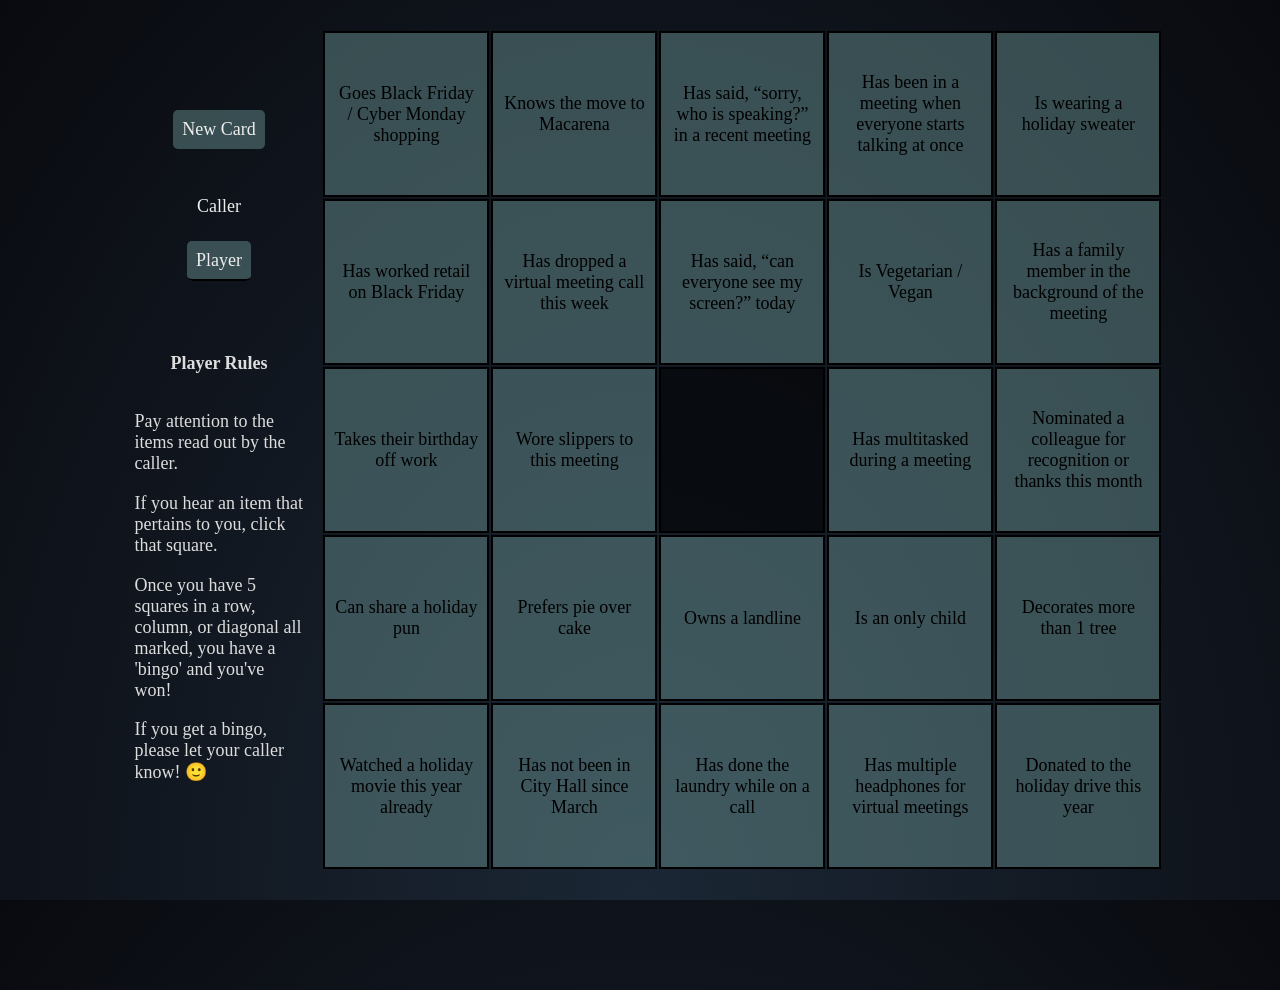
==== commit b239519d: "update styles and add winning modal" ====
--- a/index.html
+++ b/index.html
@@ -16,6 +16,23 @@
         <input type="radio" id="player" name="mode" value="player" checked onCLick="showCard()">
         <label for="player">Player</label><br>
       </form>
+      <div id="player-rules">
+        <h2>Player Rules</h2>
+        <p>Pay attention to the items read out by the caller.</p>
+        <p>If you hear an item that pertains to you, click that square.</p>
+        <p>Once you have 5 squares in a row, column, or diagonal all marked,
+          you have a 'bingo' and you've won!</p>
+        <p>If you get a bingo, please let your caller know! 🙂</p>
+      </div>
+      <div id="caller-rules" class="noshow">
+        <h2>Caller Rules</h2>
+        <p>Prior to starting, ensure that all players know the rules.</p>
+        <p>Once gameplay begins read one item every so often, pausing to give
+          the players a chance to search their board for the read item.</p>
+        <p>Once a player indicates that they have bingo, have them read aloud
+          their string of five items that won the game for them. 🙂</p>
+        </p>
+      </div>
     </div>
     <div id="card-wrapper">
       <table id="card">
@@ -23,6 +40,7 @@
     </div>
     <div id="list" class="noshow">
     </div>
+    <div id="bingo-modal" onClick="reset()">BINGO!</div>
     <div id="snow-wrapper">
       <div class="snow"></div>
       <div class="snow"></div>
--- a/bingo.css
+++ b/bingo.css
@@ -6,2603 +6,2603 @@
   border-radius: 50%;
 }
 .snow:nth-child(1) {
-  opacity: 0.2914;
-  transform: translate(33.314vw, -10px) scale(0.9264);
-  animation: fall-1 26s -21s linear infinite;
+  opacity: 0.3019;
+  transform: translate(81.5586vw, -10px) scale(0.3383);
+  animation: fall-1 20s -9s linear infinite;
 }
 @keyframes fall-1 {
-  56.012% {
-    transform: translate(32.8443vw, 56.012vh) scale(0.9264);
-  }
-  to {
-    transform: translate(33.07915vw, 100vh) scale(0.9264);
+  38.257% {
+    transform: translate(81.4944vw, 38.257vh) scale(0.3383);
+  }
+  to {
+    transform: translate(81.5265vw, 100vh) scale(0.3383);
   }
 }
 .snow:nth-child(2) {
-  opacity: 0.2443;
-  transform: translate(80.3053vw, -10px) scale(0.1393);
-  animation: fall-2 17s -25s linear infinite;
+  opacity: 0.8941;
+  transform: translate(23.7709vw, -10px) scale(0.0015);
+  animation: fall-2 19s -14s linear infinite;
 }
 @keyframes fall-2 {
-  72.941% {
-    transform: translate(85.8754vw, 72.941vh) scale(0.1393);
-  }
-  to {
-    transform: translate(83.09035vw, 100vh) scale(0.1393);
+  70.952% {
+    transform: translate(19.015vw, 70.952vh) scale(0.0015);
+  }
+  to {
+    transform: translate(21.39295vw, 100vh) scale(0.0015);
   }
 }
 .snow:nth-child(3) {
-  opacity: 0.0073;
-  transform: translate(29.5378vw, -10px) scale(0.8617);
-  animation: fall-3 23s -23s linear infinite;
+  opacity: 0.5542;
+  transform: translate(62.6271vw, -10px) scale(0.5357);
+  animation: fall-3 19s -3s linear infinite;
 }
 @keyframes fall-3 {
-  51.919% {
-    transform: translate(23.1376vw, 51.919vh) scale(0.8617);
-  }
-  to {
-    transform: translate(26.3377vw, 100vh) scale(0.8617);
+  68.062% {
+    transform: translate(67.9619vw, 68.062vh) scale(0.5357);
+  }
+  to {
+    transform: translate(65.2945vw, 100vh) scale(0.5357);
   }
 }
 .snow:nth-child(4) {
-  opacity: 0.9488;
-  transform: translate(35.8091vw, -10px) scale(0.6936);
-  animation: fall-4 28s -16s linear infinite;
+  opacity: 0.873;
+  transform: translate(87.2157vw, -10px) scale(0.3562);
+  animation: fall-4 25s -25s linear infinite;
 }
 @keyframes fall-4 {
-  30.478% {
-    transform: translate(40.5299vw, 30.478vh) scale(0.6936);
-  }
-  to {
-    transform: translate(38.1695vw, 100vh) scale(0.6936);
+  48.64% {
+    transform: translate(91.8855vw, 48.64vh) scale(0.3562);
+  }
+  to {
+    transform: translate(89.5506vw, 100vh) scale(0.3562);
   }
 }
 .snow:nth-child(5) {
-  opacity: 0.6919;
-  transform: translate(65.8322vw, -10px) scale(0.0446);
-  animation: fall-5 30s -7s linear infinite;
+  opacity: 0.8297;
+  transform: translate(18.5467vw, -10px) scale(0.87);
+  animation: fall-5 19s -25s linear infinite;
 }
 @keyframes fall-5 {
-  72.868% {
-    transform: translate(69.4021vw, 72.868vh) scale(0.0446);
-  }
-  to {
-    transform: translate(67.61715vw, 100vh) scale(0.0446);
+  37.999% {
+    transform: translate(15.6912vw, 37.999vh) scale(0.87);
+  }
+  to {
+    transform: translate(17.11895vw, 100vh) scale(0.87);
   }
 }
 .snow:nth-child(6) {
-  opacity: 0.3947;
-  transform: translate(52.1024vw, -10px) scale(0.0246);
-  animation: fall-6 15s -3s linear infinite;
+  opacity: 0.9391;
+  transform: translate(71.2405vw, -10px) scale(0.6311);
+  animation: fall-6 27s -10s linear infinite;
 }
 @keyframes fall-6 {
-  34.825% {
-    transform: translate(61.1415vw, 34.825vh) scale(0.0246);
-  }
-  to {
-    transform: translate(56.62195vw, 100vh) scale(0.0246);
+  52.123% {
+    transform: translate(77.2245vw, 52.123vh) scale(0.6311);
+  }
+  to {
+    transform: translate(74.2325vw, 100vh) scale(0.6311);
   }
 }
 .snow:nth-child(7) {
-  opacity: 0.2053;
-  transform: translate(52.9416vw, -10px) scale(0.1722);
-  animation: fall-7 25s -21s linear infinite;
+  opacity: 0.433;
+  transform: translate(18.8376vw, -10px) scale(0.5292);
+  animation: fall-7 26s -16s linear infinite;
 }
 @keyframes fall-7 {
-  33.442% {
-    transform: translate(62.6569vw, 33.442vh) scale(0.1722);
-  }
-  to {
-    transform: translate(57.79925vw, 100vh) scale(0.1722);
+  62.011% {
+    transform: translate(11.6068vw, 62.011vh) scale(0.5292);
+  }
+  to {
+    transform: translate(15.2222vw, 100vh) scale(0.5292);
   }
 }
 .snow:nth-child(8) {
-  opacity: 0.9569;
-  transform: translate(86.6155vw, -10px) scale(0.274);
-  animation: fall-8 10s -5s linear infinite;
+  opacity: 0.6715;
+  transform: translate(45.6719vw, -10px) scale(0.1523);
+  animation: fall-8 12s -22s linear infinite;
 }
 @keyframes fall-8 {
-  59.409% {
-    transform: translate(80.3051vw, 59.409vh) scale(0.274);
-  }
-  to {
-    transform: translate(83.4603vw, 100vh) scale(0.274);
+  67.786% {
+    transform: translate(39.0056vw, 67.786vh) scale(0.1523);
+  }
+  to {
+    transform: translate(42.33875vw, 100vh) scale(0.1523);
   }
 }
 .snow:nth-child(9) {
-  opacity: 0.5611;
-  transform: translate(94.3692vw, -10px) scale(0.7997);
-  animation: fall-9 27s -1s linear infinite;
+  opacity: 0.62;
+  transform: translate(46.5787vw, -10px) scale(0.0315);
+  animation: fall-9 27s -27s linear infinite;
 }
 @keyframes fall-9 {
-  59.01% {
-    transform: translate(97.374vw, 59.01vh) scale(0.7997);
-  }
-  to {
-    transform: translate(95.8716vw, 100vh) scale(0.7997);
+  34.137% {
+    transform: translate(39.1501vw, 34.137vh) scale(0.0315);
+  }
+  to {
+    transform: translate(42.8644vw, 100vh) scale(0.0315);
   }
 }
 .snow:nth-child(10) {
-  opacity: 0.6296;
-  transform: translate(33.8031vw, -10px) scale(0.8163);
-  animation: fall-10 20s -6s linear infinite;
+  opacity: 0.3318;
+  transform: translate(90.9754vw, -10px) scale(0.8732);
+  animation: fall-10 10s -29s linear infinite;
 }
 @keyframes fall-10 {
-  30.312% {
-    transform: translate(39.2466vw, 30.312vh) scale(0.8163);
-  }
-  to {
-    transform: translate(36.52485vw, 100vh) scale(0.8163);
+  47.121% {
+    transform: translate(84.836vw, 47.121vh) scale(0.8732);
+  }
+  to {
+    transform: translate(87.9057vw, 100vh) scale(0.8732);
   }
 }
 .snow:nth-child(11) {
-  opacity: 0.1647;
-  transform: translate(79.9687vw, -10px) scale(0.2391);
-  animation: fall-11 17s -14s linear infinite;
+  opacity: 0.4699;
+  transform: translate(51.4659vw, -10px) scale(0.9698);
+  animation: fall-11 11s -30s linear infinite;
 }
 @keyframes fall-11 {
-  41.854% {
-    transform: translate(76.9309vw, 41.854vh) scale(0.2391);
-  }
-  to {
-    transform: translate(78.4498vw, 100vh) scale(0.2391);
+  61.07% {
+    transform: translate(44.8622vw, 61.07vh) scale(0.9698);
+  }
+  to {
+    transform: translate(48.16405vw, 100vh) scale(0.9698);
   }
 }
 .snow:nth-child(12) {
-  opacity: 0.5723;
-  transform: translate(64.2498vw, -10px) scale(0.509);
-  animation: fall-12 24s -1s linear infinite;
+  opacity: 0.1786;
+  transform: translate(96.2221vw, -10px) scale(0.7665);
+  animation: fall-12 11s -12s linear infinite;
 }
 @keyframes fall-12 {
-  62.725% {
-    transform: translate(54.9524vw, 62.725vh) scale(0.509);
-  }
-  to {
-    transform: translate(59.6011vw, 100vh) scale(0.509);
+  61.349% {
+    transform: translate(104.2379vw, 61.349vh) scale(0.7665);
+  }
+  to {
+    transform: translate(100.23vw, 100vh) scale(0.7665);
   }
 }
 .snow:nth-child(13) {
-  opacity: 0.9853;
-  transform: translate(37.7815vw, -10px) scale(0.6552);
-  animation: fall-13 11s -6s linear infinite;
+  opacity: 0.6513;
+  transform: translate(40.4572vw, -10px) scale(0.2462);
+  animation: fall-13 26s -16s linear infinite;
 }
 @keyframes fall-13 {
-  64.296% {
-    transform: translate(42.0367vw, 64.296vh) scale(0.6552);
-  }
-  to {
-    transform: translate(39.9091vw, 100vh) scale(0.6552);
+  52.991% {
+    transform: translate(41.4378vw, 52.991vh) scale(0.2462);
+  }
+  to {
+    transform: translate(40.9475vw, 100vh) scale(0.2462);
   }
 }
 .snow:nth-child(14) {
-  opacity: 0.9961;
-  transform: translate(8.5171vw, -10px) scale(0.5904);
-  animation: fall-14 10s -1s linear infinite;
+  opacity: 0.2375;
+  transform: translate(43.8145vw, -10px) scale(0.341);
+  animation: fall-14 10s -12s linear infinite;
 }
 @keyframes fall-14 {
-  68.241% {
-    transform: translate(10.1765vw, 68.241vh) scale(0.5904);
-  }
-  to {
-    transform: translate(9.3468vw, 100vh) scale(0.5904);
+  78.396% {
+    transform: translate(50.7806vw, 78.396vh) scale(0.341);
+  }
+  to {
+    transform: translate(47.29755vw, 100vh) scale(0.341);
   }
 }
 .snow:nth-child(15) {
-  opacity: 0.4286;
-  transform: translate(58.4126vw, -10px) scale(0.4181);
-  animation: fall-15 24s -21s linear infinite;
+  opacity: 0.8509;
+  transform: translate(10.0556vw, -10px) scale(0.0889);
+  animation: fall-15 11s -6s linear infinite;
 }
 @keyframes fall-15 {
-  56.137% {
-    transform: translate(57.0198vw, 56.137vh) scale(0.4181);
-  }
-  to {
-    transform: translate(57.7162vw, 100vh) scale(0.4181);
+  65.578% {
+    transform: translate(19.1111vw, 65.578vh) scale(0.0889);
+  }
+  to {
+    transform: translate(14.58335vw, 100vh) scale(0.0889);
   }
 }
 .snow:nth-child(16) {
-  opacity: 0.4201;
-  transform: translate(34.3431vw, -10px) scale(0.2349);
-  animation: fall-16 14s -18s linear infinite;
+  opacity: 0.0004;
+  transform: translate(22.429vw, -10px) scale(0.2683);
+  animation: fall-16 19s -10s linear infinite;
 }
 @keyframes fall-16 {
-  42.116% {
-    transform: translate(28.7296vw, 42.116vh) scale(0.2349);
-  }
-  to {
-    transform: translate(31.53635vw, 100vh) scale(0.2349);
+  57.356% {
+    transform: translate(22.8173vw, 57.356vh) scale(0.2683);
+  }
+  to {
+    transform: translate(22.62315vw, 100vh) scale(0.2683);
   }
 }
 .snow:nth-child(17) {
-  opacity: 0.129;
-  transform: translate(66.1275vw, -10px) scale(0.1534);
-  animation: fall-17 16s -4s linear infinite;
+  opacity: 0.0485;
+  transform: translate(72.7312vw, -10px) scale(0.0558);
+  animation: fall-17 26s -10s linear infinite;
 }
 @keyframes fall-17 {
-  43.296% {
-    transform: translate(58.2664vw, 43.296vh) scale(0.1534);
-  }
-  to {
-    transform: translate(62.19695vw, 100vh) scale(0.1534);
+  57.592% {
+    transform: translate(70.3221vw, 57.592vh) scale(0.0558);
+  }
+  to {
+    transform: translate(71.52665vw, 100vh) scale(0.0558);
   }
 }
 .snow:nth-child(18) {
-  opacity: 0.6697;
-  transform: translate(13.3636vw, -10px) scale(0.8259);
-  animation: fall-18 22s -22s linear infinite;
+  opacity: 0.8487;
+  transform: translate(39.6864vw, -10px) scale(0.9193);
+  animation: fall-18 23s -6s linear infinite;
 }
 @keyframes fall-18 {
-  38.9% {
-    transform: translate(8.7325vw, 38.9vh) scale(0.8259);
-  }
-  to {
-    transform: translate(11.04805vw, 100vh) scale(0.8259);
+  79.798% {
+    transform: translate(33.1127vw, 79.798vh) scale(0.9193);
+  }
+  to {
+    transform: translate(36.39955vw, 100vh) scale(0.9193);
   }
 }
 .snow:nth-child(19) {
-  opacity: 0.7158;
-  transform: translate(76.44vw, -10px) scale(0.9764);
-  animation: fall-19 17s -7s linear infinite;
+  opacity: 0.5482;
+  transform: translate(51.9268vw, -10px) scale(0.8066);
+  animation: fall-19 24s -28s linear infinite;
 }
 @keyframes fall-19 {
-  79.411% {
-    transform: translate(67.3255vw, 79.411vh) scale(0.9764);
-  }
-  to {
-    transform: translate(71.88275vw, 100vh) scale(0.9764);
+  39.069% {
+    transform: translate(52.9499vw, 39.069vh) scale(0.8066);
+  }
+  to {
+    transform: translate(52.43835vw, 100vh) scale(0.8066);
   }
 }
 .snow:nth-child(20) {
-  opacity: 0.9608;
-  transform: translate(36.2089vw, -10px) scale(0.6832);
-  animation: fall-20 28s -11s linear infinite;
+  opacity: 0.9461;
+  transform: translate(31.363vw, -10px) scale(0.1666);
+  animation: fall-20 11s -14s linear infinite;
 }
 @keyframes fall-20 {
-  75.368% {
-    transform: translate(33.8173vw, 75.368vh) scale(0.6832);
-  }
-  to {
-    transform: translate(35.0131vw, 100vh) scale(0.6832);
+  53.827% {
+    transform: translate(27.0402vw, 53.827vh) scale(0.1666);
+  }
+  to {
+    transform: translate(29.2016vw, 100vh) scale(0.1666);
   }
 }
 .snow:nth-child(21) {
-  opacity: 0.1914;
-  transform: translate(93.915vw, -10px) scale(0.4885);
-  animation: fall-21 19s -22s linear infinite;
+  opacity: 0.8697;
+  transform: translate(33.8998vw, -10px) scale(0.0686);
+  animation: fall-21 10s -24s linear infinite;
 }
 @keyframes fall-21 {
-  59.092% {
-    transform: translate(85.9176vw, 59.092vh) scale(0.4885);
-  }
-  to {
-    transform: translate(89.9163vw, 100vh) scale(0.4885);
+  74.945% {
+    transform: translate(42.3081vw, 74.945vh) scale(0.0686);
+  }
+  to {
+    transform: translate(38.10395vw, 100vh) scale(0.0686);
   }
 }
 .snow:nth-child(22) {
-  opacity: 0.5335;
-  transform: translate(90.9868vw, -10px) scale(0.0968);
-  animation: fall-22 23s -12s linear infinite;
+  opacity: 0.6562;
+  transform: translate(5.7261vw, -10px) scale(0.6826);
+  animation: fall-22 21s -16s linear infinite;
 }
 @keyframes fall-22 {
-  61.996% {
-    transform: translate(83.9442vw, 61.996vh) scale(0.0968);
-  }
-  to {
-    transform: translate(87.4655vw, 100vh) scale(0.0968);
+  36.88% {
+    transform: translate(15.2623vw, 36.88vh) scale(0.6826);
+  }
+  to {
+    transform: translate(10.4942vw, 100vh) scale(0.6826);
   }
 }
 .snow:nth-child(23) {
-  opacity: 0.4743;
-  transform: translate(97.5294vw, -10px) scale(0.3402);
-  animation: fall-23 20s -2s linear infinite;
+  opacity: 0.9502;
+  transform: translate(93.4211vw, -10px) scale(0.3653);
+  animation: fall-23 23s -25s linear infinite;
 }
 @keyframes fall-23 {
-  38.796% {
-    transform: translate(97.6431vw, 38.796vh) scale(0.3402);
-  }
-  to {
-    transform: translate(97.58625vw, 100vh) scale(0.3402);
+  44.085% {
+    transform: translate(85.6374vw, 44.085vh) scale(0.3653);
+  }
+  to {
+    transform: translate(89.52925vw, 100vh) scale(0.3653);
   }
 }
 .snow:nth-child(24) {
-  opacity: 0.7366;
-  transform: translate(41.1375vw, -10px) scale(0.6515);
-  animation: fall-24 16s -1s linear infinite;
+  opacity: 0.1984;
+  transform: translate(30.8751vw, -10px) scale(0.6334);
+  animation: fall-24 12s -29s linear infinite;
 }
 @keyframes fall-24 {
-  76.873% {
-    transform: translate(44.9819vw, 76.873vh) scale(0.6515);
-  }
-  to {
-    transform: translate(43.0597vw, 100vh) scale(0.6515);
+  69.424% {
+    transform: translate(34.333vw, 69.424vh) scale(0.6334);
+  }
+  to {
+    transform: translate(32.60405vw, 100vh) scale(0.6334);
   }
 }
 .snow:nth-child(25) {
-  opacity: 0.1082;
-  transform: translate(39.2191vw, -10px) scale(0.9931);
-  animation: fall-25 15s -3s linear infinite;
+  opacity: 0.5654;
+  transform: translate(43.9796vw, -10px) scale(0.3045);
+  animation: fall-25 20s -18s linear infinite;
 }
 @keyframes fall-25 {
-  41.207% {
-    transform: translate(40.9454vw, 41.207vh) scale(0.9931);
-  }
-  to {
-    transform: translate(40.08225vw, 100vh) scale(0.9931);
+  51.355% {
+    transform: translate(46.3008vw, 51.355vh) scale(0.3045);
+  }
+  to {
+    transform: translate(45.1402vw, 100vh) scale(0.3045);
   }
 }
 .snow:nth-child(26) {
-  opacity: 0.9759;
-  transform: translate(65.1783vw, -10px) scale(0.6055);
-  animation: fall-26 29s -30s linear infinite;
+  opacity: 0.4935;
+  transform: translate(54.6557vw, -10px) scale(0.8557);
+  animation: fall-26 11s -13s linear infinite;
 }
 @keyframes fall-26 {
-  60.432% {
-    transform: translate(71.0806vw, 60.432vh) scale(0.6055);
-  }
-  to {
-    transform: translate(68.12945vw, 100vh) scale(0.6055);
+  71.19% {
+    transform: translate(46.5009vw, 71.19vh) scale(0.8557);
+  }
+  to {
+    transform: translate(50.5783vw, 100vh) scale(0.8557);
   }
 }
 .snow:nth-child(27) {
-  opacity: 0.1632;
-  transform: translate(59.8292vw, -10px) scale(0.0865);
-  animation: fall-27 17s -3s linear infinite;
+  opacity: 0.7436;
+  transform: translate(34.6577vw, -10px) scale(0.6163);
+  animation: fall-27 19s -15s linear infinite;
 }
 @keyframes fall-27 {
-  63.928% {
-    transform: translate(67.6894vw, 63.928vh) scale(0.0865);
-  }
-  to {
-    transform: translate(63.7593vw, 100vh) scale(0.0865);
+  59.3% {
+    transform: translate(39.1181vw, 59.3vh) scale(0.6163);
+  }
+  to {
+    transform: translate(36.8879vw, 100vh) scale(0.6163);
   }
 }
 .snow:nth-child(28) {
-  opacity: 0.9454;
-  transform: translate(63.7988vw, -10px) scale(0.8325);
-  animation: fall-28 30s -4s linear infinite;
+  opacity: 0.3553;
+  transform: translate(71.3716vw, -10px) scale(0.016);
+  animation: fall-28 28s -5s linear infinite;
 }
 @keyframes fall-28 {
-  79.851% {
-    transform: translate(57.879vw, 79.851vh) scale(0.8325);
-  }
-  to {
-    transform: translate(60.8389vw, 100vh) scale(0.8325);
+  62.901% {
+    transform: translate(67.9835vw, 62.901vh) scale(0.016);
+  }
+  to {
+    transform: translate(69.67755vw, 100vh) scale(0.016);
   }
 }
 .snow:nth-child(29) {
-  opacity: 0.8451;
-  transform: translate(46.8198vw, -10px) scale(0.1478);
-  animation: fall-29 27s -20s linear infinite;
+  opacity: 0.3646;
+  transform: translate(60.1543vw, -10px) scale(0.2163);
+  animation: fall-29 11s -22s linear infinite;
 }
 @keyframes fall-29 {
-  60.872% {
-    transform: translate(43.3552vw, 60.872vh) scale(0.1478);
-  }
-  to {
-    transform: translate(45.0875vw, 100vh) scale(0.1478);
+  76.31% {
+    transform: translate(68.0269vw, 76.31vh) scale(0.2163);
+  }
+  to {
+    transform: translate(64.0906vw, 100vh) scale(0.2163);
   }
 }
 .snow:nth-child(30) {
-  opacity: 0.9083;
-  transform: translate(92.2271vw, -10px) scale(0.5907);
-  animation: fall-30 15s -22s linear infinite;
+  opacity: 0.7557;
+  transform: translate(85.4699vw, -10px) scale(0.1851);
+  animation: fall-30 26s -29s linear infinite;
 }
 @keyframes fall-30 {
-  49.17% {
-    transform: translate(96.0517vw, 49.17vh) scale(0.5907);
-  }
-  to {
-    transform: translate(94.1394vw, 100vh) scale(0.5907);
+  61.38% {
+    transform: translate(93.9813vw, 61.38vh) scale(0.1851);
+  }
+  to {
+    transform: translate(89.7256vw, 100vh) scale(0.1851);
   }
 }
 .snow:nth-child(31) {
-  opacity: 0.2277;
-  transform: translate(95.2213vw, -10px) scale(0.4339);
-  animation: fall-31 14s -30s linear infinite;
+  opacity: 0.4297;
+  transform: translate(62.7683vw, -10px) scale(0.3);
+  animation: fall-31 10s -8s linear infinite;
 }
 @keyframes fall-31 {
-  79.763% {
-    transform: translate(92.6273vw, 79.763vh) scale(0.4339);
-  }
-  to {
-    transform: translate(93.9243vw, 100vh) scale(0.4339);
+  67.668% {
+    transform: translate(70.4738vw, 67.668vh) scale(0.3);
+  }
+  to {
+    transform: translate(66.62105vw, 100vh) scale(0.3);
   }
 }
 .snow:nth-child(32) {
-  opacity: 0.03;
-  transform: translate(17.3157vw, -10px) scale(0.976);
-  animation: fall-32 20s -9s linear infinite;
+  opacity: 0.4065;
+  transform: translate(5.5659vw, -10px) scale(0.2158);
+  animation: fall-32 23s -23s linear infinite;
 }
 @keyframes fall-32 {
-  67.964% {
-    transform: translate(17.9868vw, 67.964vh) scale(0.976);
-  }
-  to {
-    transform: translate(17.65125vw, 100vh) scale(0.976);
+  76.512% {
+    transform: translate(14.2957vw, 76.512vh) scale(0.2158);
+  }
+  to {
+    transform: translate(9.9308vw, 100vh) scale(0.2158);
   }
 }
 .snow:nth-child(33) {
-  opacity: 0.2491;
-  transform: translate(36.9864vw, -10px) scale(0.1301);
-  animation: fall-33 26s -21s linear infinite;
+  opacity: 0.1894;
+  transform: translate(95.9342vw, -10px) scale(0.1756);
+  animation: fall-33 21s -15s linear infinite;
 }
 @keyframes fall-33 {
-  76.882% {
-    transform: translate(46.2479vw, 76.882vh) scale(0.1301);
-  }
-  to {
-    transform: translate(41.61715vw, 100vh) scale(0.1301);
+  39.3% {
+    transform: translate(88.4077vw, 39.3vh) scale(0.1756);
+  }
+  to {
+    transform: translate(92.17095vw, 100vh) scale(0.1756);
   }
 }
 .snow:nth-child(34) {
-  opacity: 0.2194;
-  transform: translate(82.4373vw, -10px) scale(0.8486);
-  animation: fall-34 16s -23s linear infinite;
+  opacity: 0.3789;
+  transform: translate(89.4598vw, -10px) scale(0.7014);
+  animation: fall-34 17s -27s linear infinite;
 }
 @keyframes fall-34 {
-  75.341% {
-    transform: translate(86.7903vw, 75.341vh) scale(0.8486);
-  }
-  to {
-    transform: translate(84.6138vw, 100vh) scale(0.8486);
+  31.037% {
+    transform: translate(91.0362vw, 31.037vh) scale(0.7014);
+  }
+  to {
+    transform: translate(90.248vw, 100vh) scale(0.7014);
   }
 }
 .snow:nth-child(35) {
-  opacity: 0.7968;
-  transform: translate(65.1551vw, -10px) scale(0.7299);
-  animation: fall-35 18s -5s linear infinite;
+  opacity: 0.4435;
+  transform: translate(80.231vw, -10px) scale(0.3946);
+  animation: fall-35 14s -22s linear infinite;
 }
 @keyframes fall-35 {
-  48.505% {
-    transform: translate(57.9505vw, 48.505vh) scale(0.7299);
-  }
-  to {
-    transform: translate(61.5528vw, 100vh) scale(0.7299);
+  66.317% {
+    transform: translate(83.3367vw, 66.317vh) scale(0.3946);
+  }
+  to {
+    transform: translate(81.78385vw, 100vh) scale(0.3946);
   }
 }
 .snow:nth-child(36) {
-  opacity: 0.9616;
-  transform: translate(13.0218vw, -10px) scale(0.0559);
-  animation: fall-36 25s -15s linear infinite;
+  opacity: 0.0401;
+  transform: translate(55.1518vw, -10px) scale(0.0639);
+  animation: fall-36 24s -25s linear infinite;
 }
 @keyframes fall-36 {
-  46.45% {
-    transform: translate(13.145vw, 46.45vh) scale(0.0559);
-  }
-  to {
-    transform: translate(13.0834vw, 100vh) scale(0.0559);
+  49.387% {
+    transform: translate(55.1669vw, 49.387vh) scale(0.0639);
+  }
+  to {
+    transform: translate(55.15935vw, 100vh) scale(0.0639);
   }
 }
 .snow:nth-child(37) {
-  opacity: 0.6826;
-  transform: translate(5.7347vw, -10px) scale(0.0574);
-  animation: fall-37 22s -18s linear infinite;
+  opacity: 0.2013;
+  transform: translate(46.9767vw, -10px) scale(0.8751);
+  animation: fall-37 17s -29s linear infinite;
 }
 @keyframes fall-37 {
-  79.029% {
-    transform: translate(4.7121vw, 79.029vh) scale(0.0574);
-  }
-  to {
-    transform: translate(5.2234vw, 100vh) scale(0.0574);
+  43.574% {
+    transform: translate(43.0023vw, 43.574vh) scale(0.8751);
+  }
+  to {
+    transform: translate(44.9895vw, 100vh) scale(0.8751);
   }
 }
 .snow:nth-child(38) {
-  opacity: 0.1154;
-  transform: translate(42.4316vw, -10px) scale(0.9358);
-  animation: fall-38 28s -2s linear infinite;
+  opacity: 0.5406;
+  transform: translate(21.3237vw, -10px) scale(0.7497);
+  animation: fall-38 13s -6s linear infinite;
 }
 @keyframes fall-38 {
-  79.734% {
-    transform: translate(35.3469vw, 79.734vh) scale(0.9358);
-  }
-  to {
-    transform: translate(38.88925vw, 100vh) scale(0.9358);
+  67.648% {
+    transform: translate(23.3016vw, 67.648vh) scale(0.7497);
+  }
+  to {
+    transform: translate(22.31265vw, 100vh) scale(0.7497);
   }
 }
 .snow:nth-child(39) {
-  opacity: 0.0015;
-  transform: translate(39.5827vw, -10px) scale(0.0237);
-  animation: fall-39 16s -18s linear infinite;
+  opacity: 0.3565;
+  transform: translate(72.674vw, -10px) scale(0.6146);
+  animation: fall-39 11s -26s linear infinite;
 }
 @keyframes fall-39 {
-  75.022% {
-    transform: translate(42.0238vw, 75.022vh) scale(0.0237);
-  }
-  to {
-    transform: translate(40.80325vw, 100vh) scale(0.0237);
+  58.733% {
+    transform: translate(65.39vw, 58.733vh) scale(0.6146);
+  }
+  to {
+    transform: translate(69.032vw, 100vh) scale(0.6146);
   }
 }
 .snow:nth-child(40) {
-  opacity: 0.3069;
-  transform: translate(64.2018vw, -10px) scale(0.9172);
-  animation: fall-40 25s -8s linear infinite;
+  opacity: 0.594;
+  transform: translate(87.1375vw, -10px) scale(0.1318);
+  animation: fall-40 16s -19s linear infinite;
 }
 @keyframes fall-40 {
-  31.764% {
-    transform: translate(63.0421vw, 31.764vh) scale(0.9172);
-  }
-  to {
-    transform: translate(63.62195vw, 100vh) scale(0.9172);
+  67.823% {
+    transform: translate(79.5754vw, 67.823vh) scale(0.1318);
+  }
+  to {
+    transform: translate(83.35645vw, 100vh) scale(0.1318);
   }
 }
 .snow:nth-child(41) {
-  opacity: 0.0021;
-  transform: translate(34.061vw, -10px) scale(0.4317);
-  animation: fall-41 27s -12s linear infinite;
+  opacity: 0.1128;
+  transform: translate(10.3846vw, -10px) scale(0.5965);
+  animation: fall-41 30s -9s linear infinite;
 }
 @keyframes fall-41 {
-  40.613% {
-    transform: translate(34.4561vw, 40.613vh) scale(0.4317);
-  }
-  to {
-    transform: translate(34.25855vw, 100vh) scale(0.4317);
+  77.288% {
+    transform: translate(2.9364vw, 77.288vh) scale(0.5965);
+  }
+  to {
+    transform: translate(6.6605vw, 100vh) scale(0.5965);
   }
 }
 .snow:nth-child(42) {
-  opacity: 0.5805;
-  transform: translate(7.5818vw, -10px) scale(0.6538);
-  animation: fall-42 15s -14s linear infinite;
+  opacity: 0.0749;
+  transform: translate(51.8646vw, -10px) scale(0.7475);
+  animation: fall-42 30s -1s linear infinite;
 }
 @keyframes fall-42 {
-  42.172% {
-    transform: translate(11.9209vw, 42.172vh) scale(0.6538);
-  }
-  to {
-    transform: translate(9.75135vw, 100vh) scale(0.6538);
+  74.699% {
+    transform: translate(52.3961vw, 74.699vh) scale(0.7475);
+  }
+  to {
+    transform: translate(52.13035vw, 100vh) scale(0.7475);
   }
 }
 .snow:nth-child(43) {
-  opacity: 0.8418;
-  transform: translate(95.3774vw, -10px) scale(0.2657);
-  animation: fall-43 14s -18s linear infinite;
+  opacity: 0.6957;
+  transform: translate(72.8908vw, -10px) scale(0.6439);
+  animation: fall-43 10s -14s linear infinite;
 }
 @keyframes fall-43 {
-  59.038% {
-    transform: translate(104.9289vw, 59.038vh) scale(0.2657);
-  }
-  to {
-    transform: translate(100.15315vw, 100vh) scale(0.2657);
+  62.217% {
+    transform: translate(79.7813vw, 62.217vh) scale(0.6439);
+  }
+  to {
+    transform: translate(76.33605vw, 100vh) scale(0.6439);
   }
 }
 .snow:nth-child(44) {
-  opacity: 0.2267;
-  transform: translate(12.3872vw, -10px) scale(0.1355);
-  animation: fall-44 18s -21s linear infinite;
+  opacity: 0.2126;
+  transform: translate(51.2563vw, -10px) scale(0.038);
+  animation: fall-44 20s -2s linear infinite;
 }
 @keyframes fall-44 {
-  63.712% {
-    transform: translate(21.3523vw, 63.712vh) scale(0.1355);
-  }
-  to {
-    transform: translate(16.86975vw, 100vh) scale(0.1355);
+  62.819% {
+    transform: translate(48.2677vw, 62.819vh) scale(0.038);
+  }
+  to {
+    transform: translate(49.762vw, 100vh) scale(0.038);
   }
 }
 .snow:nth-child(45) {
-  opacity: 0.3546;
-  transform: translate(1.8886vw, -10px) scale(0.3551);
-  animation: fall-45 20s -9s linear infinite;
+  opacity: 0.7339;
+  transform: translate(36.7354vw, -10px) scale(0.8058);
+  animation: fall-45 17s -12s linear infinite;
 }
 @keyframes fall-45 {
-  38.754% {
-    transform: translate(11.8556vw, 38.754vh) scale(0.3551);
-  }
-  to {
-    transform: translate(6.8721vw, 100vh) scale(0.3551);
+  71.423% {
+    transform: translate(40.2422vw, 71.423vh) scale(0.8058);
+  }
+  to {
+    transform: translate(38.4888vw, 100vh) scale(0.8058);
   }
 }
 .snow:nth-child(46) {
-  opacity: 0.7758;
-  transform: translate(71.1441vw, -10px) scale(0.8121);
-  animation: fall-46 30s -7s linear infinite;
+  opacity: 0.7874;
+  transform: translate(63.3083vw, -10px) scale(0.5562);
+  animation: fall-46 10s -11s linear infinite;
 }
 @keyframes fall-46 {
-  34.521% {
-    transform: translate(64.7161vw, 34.521vh) scale(0.8121);
-  }
-  to {
-    transform: translate(67.9301vw, 100vh) scale(0.8121);
+  56.916% {
+    transform: translate(71.246vw, 56.916vh) scale(0.5562);
+  }
+  to {
+    transform: translate(67.27715vw, 100vh) scale(0.5562);
   }
 }
 .snow:nth-child(47) {
-  opacity: 0.5537;
-  transform: translate(45.518vw, -10px) scale(0.924);
-  animation: fall-47 28s -17s linear infinite;
+  opacity: 0.8944;
+  transform: translate(12.4847vw, -10px) scale(0.6805);
+  animation: fall-47 14s -8s linear infinite;
 }
 @keyframes fall-47 {
-  67.998% {
-    transform: translate(37.2065vw, 67.998vh) scale(0.924);
-  }
-  to {
-    transform: translate(41.36225vw, 100vh) scale(0.924);
+  49.315% {
+    transform: translate(17.4621vw, 49.315vh) scale(0.6805);
+  }
+  to {
+    transform: translate(14.9734vw, 100vh) scale(0.6805);
   }
 }
 .snow:nth-child(48) {
-  opacity: 0.5195;
-  transform: translate(1.8364vw, -10px) scale(0.4196);
-  animation: fall-48 11s -14s linear infinite;
+  opacity: 0.6149;
+  transform: translate(34.4407vw, -10px) scale(0.82);
+  animation: fall-48 10s -9s linear infinite;
 }
 @keyframes fall-48 {
-  41.836% {
-    transform: translate(-1.5231vw, 41.836vh) scale(0.4196);
-  }
-  to {
-    transform: translate(0.15665vw, 100vh) scale(0.4196);
+  78.314% {
+    transform: translate(44.3151vw, 78.314vh) scale(0.82);
+  }
+  to {
+    transform: translate(39.3779vw, 100vh) scale(0.82);
   }
 }
 .snow:nth-child(49) {
-  opacity: 0.554;
-  transform: translate(47.9001vw, -10px) scale(0.5501);
-  animation: fall-49 26s -20s linear infinite;
+  opacity: 0.8155;
+  transform: translate(34.7319vw, -10px) scale(0.0714);
+  animation: fall-49 13s -16s linear infinite;
 }
 @keyframes fall-49 {
-  48.807% {
-    transform: translate(53.2863vw, 48.807vh) scale(0.5501);
-  }
-  to {
-    transform: translate(50.5932vw, 100vh) scale(0.5501);
+  71.62% {
+    transform: translate(44.3008vw, 71.62vh) scale(0.0714);
+  }
+  to {
+    transform: translate(39.51635vw, 100vh) scale(0.0714);
   }
 }
 .snow:nth-child(50) {
-  opacity: 0.7959;
-  transform: translate(6.4272vw, -10px) scale(0.404);
-  animation: fall-50 20s -10s linear infinite;
+  opacity: 0.5944;
+  transform: translate(23.6875vw, -10px) scale(0.3557);
+  animation: fall-50 22s -27s linear infinite;
 }
 @keyframes fall-50 {
-  41.43% {
-    transform: translate(-1.5194vw, 41.43vh) scale(0.404);
-  }
-  to {
-    transform: translate(2.4539vw, 100vh) scale(0.404);
+  45.12% {
+    transform: translate(30.0244vw, 45.12vh) scale(0.3557);
+  }
+  to {
+    transform: translate(26.85595vw, 100vh) scale(0.3557);
   }
 }
 .snow:nth-child(51) {
-  opacity: 0.7533;
-  transform: translate(33.9126vw, -10px) scale(0.7906);
-  animation: fall-51 22s -24s linear infinite;
+  opacity: 0.5201;
+  transform: translate(52.4963vw, -10px) scale(0.8768);
+  animation: fall-51 22s -29s linear infinite;
 }
 @keyframes fall-51 {
-  36.644% {
-    transform: translate(31.9026vw, 36.644vh) scale(0.7906);
-  }
-  to {
-    transform: translate(32.9076vw, 100vh) scale(0.7906);
+  61.106% {
+    transform: translate(51.6477vw, 61.106vh) scale(0.8768);
+  }
+  to {
+    transform: translate(52.072vw, 100vh) scale(0.8768);
   }
 }
 .snow:nth-child(52) {
-  opacity: 0.635;
-  transform: translate(34.5614vw, -10px) scale(0.1012);
-  animation: fall-52 17s -7s linear infinite;
+  opacity: 0.6513;
+  transform: translate(58.6453vw, -10px) scale(0.4983);
+  animation: fall-52 30s -30s linear infinite;
 }
 @keyframes fall-52 {
-  37.433% {
-    transform: translate(34.3752vw, 37.433vh) scale(0.1012);
-  }
-  to {
-    transform: translate(34.4683vw, 100vh) scale(0.1012);
+  65.017% {
+    transform: translate(55.9464vw, 65.017vh) scale(0.4983);
+  }
+  to {
+    transform: translate(57.29585vw, 100vh) scale(0.4983);
   }
 }
 .snow:nth-child(53) {
-  opacity: 0.8893;
-  transform: translate(2.6743vw, -10px) scale(0.7818);
-  animation: fall-53 16s -16s linear infinite;
+  opacity: 0.1049;
+  transform: translate(66.3376vw, -10px) scale(0.8841);
+  animation: fall-53 23s -20s linear infinite;
 }
 @keyframes fall-53 {
-  50.927% {
-    transform: translate(11.5542vw, 50.927vh) scale(0.7818);
-  }
-  to {
-    transform: translate(7.11425vw, 100vh) scale(0.7818);
+  70.66% {
+    transform: translate(64.8054vw, 70.66vh) scale(0.8841);
+  }
+  to {
+    transform: translate(65.5715vw, 100vh) scale(0.8841);
   }
 }
 .snow:nth-child(54) {
-  opacity: 0.6691;
-  transform: translate(40.1596vw, -10px) scale(0.3698);
-  animation: fall-54 11s -3s linear infinite;
+  opacity: 0.7455;
+  transform: translate(44.8391vw, -10px) scale(0.2719);
+  animation: fall-54 21s -4s linear infinite;
 }
 @keyframes fall-54 {
-  39.709% {
-    transform: translate(36.5079vw, 39.709vh) scale(0.3698);
-  }
-  to {
-    transform: translate(38.33375vw, 100vh) scale(0.3698);
+  58.901% {
+    transform: translate(45.1943vw, 58.901vh) scale(0.2719);
+  }
+  to {
+    transform: translate(45.0167vw, 100vh) scale(0.2719);
   }
 }
 .snow:nth-child(55) {
-  opacity: 0.4763;
-  transform: translate(40.0385vw, -10px) scale(0.2669);
-  animation: fall-55 20s -3s linear infinite;
+  opacity: 0.6471;
+  transform: translate(0.0392vw, -10px) scale(0.7095);
+  animation: fall-55 27s -13s linear infinite;
 }
 @keyframes fall-55 {
-  47.56% {
-    transform: translate(36.0264vw, 47.56vh) scale(0.2669);
-  }
-  to {
-    transform: translate(38.03245vw, 100vh) scale(0.2669);
+  36.527% {
+    transform: translate(2.6706vw, 36.527vh) scale(0.7095);
+  }
+  to {
+    transform: translate(1.3549vw, 100vh) scale(0.7095);
   }
 }
 .snow:nth-child(56) {
-  opacity: 0.4663;
-  transform: translate(12.7157vw, -10px) scale(0.2964);
-  animation: fall-56 26s -4s linear infinite;
+  opacity: 0.0271;
+  transform: translate(18.8928vw, -10px) scale(0.0451);
+  animation: fall-56 20s -18s linear infinite;
 }
 @keyframes fall-56 {
-  52.688% {
-    transform: translate(7.8315vw, 52.688vh) scale(0.2964);
-  }
-  to {
-    transform: translate(10.2736vw, 100vh) scale(0.2964);
+  58.872% {
+    transform: translate(26.8961vw, 58.872vh) scale(0.0451);
+  }
+  to {
+    transform: translate(22.89445vw, 100vh) scale(0.0451);
   }
 }
 .snow:nth-child(57) {
-  opacity: 0.4812;
-  transform: translate(0.0832vw, -10px) scale(0.7548);
-  animation: fall-57 17s -28s linear infinite;
+  opacity: 0.2678;
+  transform: translate(87.9917vw, -10px) scale(0.3937);
+  animation: fall-57 27s -2s linear infinite;
 }
 @keyframes fall-57 {
-  79.321% {
-    transform: translate(5.4626vw, 79.321vh) scale(0.7548);
-  }
-  to {
-    transform: translate(2.7729vw, 100vh) scale(0.7548);
+  79.363% {
+    transform: translate(78.1531vw, 79.363vh) scale(0.3937);
+  }
+  to {
+    transform: translate(83.0724vw, 100vh) scale(0.3937);
   }
 }
 .snow:nth-child(58) {
-  opacity: 0.3525;
-  transform: translate(66.7915vw, -10px) scale(0.794);
-  animation: fall-58 24s -11s linear infinite;
+  opacity: 0.605;
+  transform: translate(88.1578vw, -10px) scale(0.9136);
+  animation: fall-58 13s -23s linear infinite;
 }
 @keyframes fall-58 {
-  56.383% {
-    transform: translate(60.4472vw, 56.383vh) scale(0.794);
-  }
-  to {
-    transform: translate(63.61935vw, 100vh) scale(0.794);
+  45.184% {
+    transform: translate(84.8845vw, 45.184vh) scale(0.9136);
+  }
+  to {
+    transform: translate(86.52115vw, 100vh) scale(0.9136);
   }
 }
 .snow:nth-child(59) {
-  opacity: 0.1874;
-  transform: translate(52.4086vw, -10px) scale(0.5337);
-  animation: fall-59 13s -10s linear infinite;
+  opacity: 0.4571;
+  transform: translate(67.6226vw, -10px) scale(0.3696);
+  animation: fall-59 29s -20s linear infinite;
 }
 @keyframes fall-59 {
-  32.293% {
-    transform: translate(51.0155vw, 32.293vh) scale(0.5337);
-  }
-  to {
-    transform: translate(51.71205vw, 100vh) scale(0.5337);
+  36.121% {
+    transform: translate(64.9375vw, 36.121vh) scale(0.3696);
+  }
+  to {
+    transform: translate(66.28005vw, 100vh) scale(0.3696);
   }
 }
 .snow:nth-child(60) {
-  opacity: 0.8974;
-  transform: translate(92.8022vw, -10px) scale(0.8677);
-  animation: fall-60 17s -8s linear infinite;
+  opacity: 0.1719;
+  transform: translate(39.1831vw, -10px) scale(0.6511);
+  animation: fall-60 14s -5s linear infinite;
 }
 @keyframes fall-60 {
-  32.608% {
-    transform: translate(88.8835vw, 32.608vh) scale(0.8677);
-  }
-  to {
-    transform: translate(90.84285vw, 100vh) scale(0.8677);
+  77.376% {
+    transform: translate(29.6573vw, 77.376vh) scale(0.6511);
+  }
+  to {
+    transform: translate(34.4202vw, 100vh) scale(0.6511);
   }
 }
 .snow:nth-child(61) {
-  opacity: 0.9912;
-  transform: translate(32.8139vw, -10px) scale(0.6484);
-  animation: fall-61 23s -21s linear infinite;
+  opacity: 0.236;
+  transform: translate(86.3609vw, -10px) scale(0.2598);
+  animation: fall-61 17s -26s linear infinite;
 }
 @keyframes fall-61 {
-  57.481% {
-    transform: translate(23.8623vw, 57.481vh) scale(0.6484);
-  }
-  to {
-    transform: translate(28.3381vw, 100vh) scale(0.6484);
+  32.054% {
+    transform: translate(85.4961vw, 32.054vh) scale(0.2598);
+  }
+  to {
+    transform: translate(85.9285vw, 100vh) scale(0.2598);
   }
 }
 .snow:nth-child(62) {
-  opacity: 0.3071;
-  transform: translate(28.3561vw, -10px) scale(0.0187);
-  animation: fall-62 12s -10s linear infinite;
+  opacity: 0.7393;
+  transform: translate(20.5869vw, -10px) scale(0.5593);
+  animation: fall-62 23s -29s linear infinite;
 }
 @keyframes fall-62 {
-  59.527% {
-    transform: translate(18.7448vw, 59.527vh) scale(0.0187);
-  }
-  to {
-    transform: translate(23.55045vw, 100vh) scale(0.0187);
+  54.423% {
+    transform: translate(22.3244vw, 54.423vh) scale(0.5593);
+  }
+  to {
+    transform: translate(21.45565vw, 100vh) scale(0.5593);
   }
 }
 .snow:nth-child(63) {
-  opacity: 0.1749;
-  transform: translate(23.2389vw, -10px) scale(0.634);
-  animation: fall-63 29s -20s linear infinite;
+  opacity: 0.7771;
+  transform: translate(92.2328vw, -10px) scale(0.5501);
+  animation: fall-63 23s -17s linear infinite;
 }
 @keyframes fall-63 {
-  65.743% {
-    transform: translate(18.7327vw, 65.743vh) scale(0.634);
-  }
-  to {
-    transform: translate(20.9858vw, 100vh) scale(0.634);
+  76.706% {
+    transform: translate(88.4189vw, 76.706vh) scale(0.5501);
+  }
+  to {
+    transform: translate(90.32585vw, 100vh) scale(0.5501);
   }
 }
 .snow:nth-child(64) {
-  opacity: 0.1269;
-  transform: translate(58.4199vw, -10px) scale(0.282);
-  animation: fall-64 19s -11s linear infinite;
+  opacity: 0.9761;
+  transform: translate(81.6975vw, -10px) scale(0.9617);
+  animation: fall-64 28s -14s linear infinite;
 }
 @keyframes fall-64 {
-  36.44% {
-    transform: translate(55.5948vw, 36.44vh) scale(0.282);
-  }
-  to {
-    transform: translate(57.00735vw, 100vh) scale(0.282);
+  71.062% {
+    transform: translate(74.9566vw, 71.062vh) scale(0.9617);
+  }
+  to {
+    transform: translate(78.32705vw, 100vh) scale(0.9617);
   }
 }
 .snow:nth-child(65) {
-  opacity: 0.0447;
-  transform: translate(14.7747vw, -10px) scale(0.1901);
-  animation: fall-65 10s -23s linear infinite;
+  opacity: 0.5068;
+  transform: translate(73.1002vw, -10px) scale(0.143);
+  animation: fall-65 10s -15s linear infinite;
 }
 @keyframes fall-65 {
-  78.148% {
-    transform: translate(17.3821vw, 78.148vh) scale(0.1901);
-  }
-  to {
-    transform: translate(16.0784vw, 100vh) scale(0.1901);
+  34.097% {
+    transform: translate(68.331vw, 34.097vh) scale(0.143);
+  }
+  to {
+    transform: translate(70.7156vw, 100vh) scale(0.143);
   }
 }
 .snow:nth-child(66) {
-  opacity: 0.2263;
-  transform: translate(55.6184vw, -10px) scale(0.4578);
-  animation: fall-66 11s -29s linear infinite;
+  opacity: 0.9565;
+  transform: translate(12.1847vw, -10px) scale(0.1165);
+  animation: fall-66 10s -19s linear infinite;
 }
 @keyframes fall-66 {
-  57.181% {
-    transform: translate(46.8146vw, 57.181vh) scale(0.4578);
-  }
-  to {
-    transform: translate(51.2165vw, 100vh) scale(0.4578);
+  61.522% {
+    transform: translate(20.1505vw, 61.522vh) scale(0.1165);
+  }
+  to {
+    transform: translate(16.1676vw, 100vh) scale(0.1165);
   }
 }
 .snow:nth-child(67) {
-  opacity: 0.9693;
-  transform: translate(45.9254vw, -10px) scale(0.9943);
-  animation: fall-67 27s -11s linear infinite;
+  opacity: 0.7864;
+  transform: translate(64.1687vw, -10px) scale(0.5349);
+  animation: fall-67 28s -18s linear infinite;
 }
 @keyframes fall-67 {
-  36.994% {
-    transform: translate(47.651vw, 36.994vh) scale(0.9943);
-  }
-  to {
-    transform: translate(46.7882vw, 100vh) scale(0.9943);
+  75.586% {
+    transform: translate(59.3907vw, 75.586vh) scale(0.5349);
+  }
+  to {
+    transform: translate(61.7797vw, 100vh) scale(0.5349);
   }
 }
 .snow:nth-child(68) {
-  opacity: 0.9048;
-  transform: translate(68.7864vw, -10px) scale(0.1287);
-  animation: fall-68 28s -30s linear infinite;
+  opacity: 0.7258;
+  transform: translate(99.1796vw, -10px) scale(0.3535);
+  animation: fall-68 15s -8s linear infinite;
 }
 @keyframes fall-68 {
-  65.885% {
-    transform: translate(74.774vw, 65.885vh) scale(0.1287);
-  }
-  to {
-    transform: translate(71.7802vw, 100vh) scale(0.1287);
+  54.148% {
+    transform: translate(106.6977vw, 54.148vh) scale(0.3535);
+  }
+  to {
+    transform: translate(102.93865vw, 100vh) scale(0.3535);
   }
 }
 .snow:nth-child(69) {
-  opacity: 0.0192;
-  transform: translate(58.9176vw, -10px) scale(0.5898);
-  animation: fall-69 18s -28s linear infinite;
+  opacity: 0.2019;
+  transform: translate(89.2115vw, -10px) scale(0.4136);
+  animation: fall-69 20s -16s linear infinite;
 }
 @keyframes fall-69 {
-  54.192% {
-    transform: translate(65.5877vw, 54.192vh) scale(0.5898);
-  }
-  to {
-    transform: translate(62.25265vw, 100vh) scale(0.5898);
+  41.701% {
+    transform: translate(86.2081vw, 41.701vh) scale(0.4136);
+  }
+  to {
+    transform: translate(87.7098vw, 100vh) scale(0.4136);
   }
 }
 .snow:nth-child(70) {
-  opacity: 0.5925;
-  transform: translate(2.1974vw, -10px) scale(0.3165);
-  animation: fall-70 28s -29s linear infinite;
+  opacity: 0.4758;
+  transform: translate(28.1469vw, -10px) scale(0.803);
+  animation: fall-70 19s -28s linear infinite;
 }
 @keyframes fall-70 {
-  46.625% {
-    transform: translate(6.794vw, 46.625vh) scale(0.3165);
-  }
-  to {
-    transform: translate(4.4957vw, 100vh) scale(0.3165);
+  57.623% {
+    transform: translate(31.7176vw, 57.623vh) scale(0.803);
+  }
+  to {
+    transform: translate(29.93225vw, 100vh) scale(0.803);
   }
 }
 .snow:nth-child(71) {
-  opacity: 0.117;
-  transform: translate(12.5003vw, -10px) scale(0.9414);
-  animation: fall-71 25s -11s linear infinite;
+  opacity: 0.2814;
+  transform: translate(99.23vw, -10px) scale(0.1635);
+  animation: fall-71 28s -22s linear infinite;
 }
 @keyframes fall-71 {
-  56.253% {
-    transform: translate(15.3651vw, 56.253vh) scale(0.9414);
-  }
-  to {
-    transform: translate(13.9327vw, 100vh) scale(0.9414);
+  76.726% {
+    transform: translate(90.5384vw, 76.726vh) scale(0.1635);
+  }
+  to {
+    transform: translate(94.8842vw, 100vh) scale(0.1635);
   }
 }
 .snow:nth-child(72) {
+  opacity: 0.3811;
+  transform: translate(98.4775vw, -10px) scale(0.3455);
+  animation: fall-72 14s -17s linear infinite;
+}
+@keyframes fall-72 {
+  71.15% {
+    transform: translate(99.8812vw, 71.15vh) scale(0.3455);
+  }
+  to {
+    transform: translate(99.17935vw, 100vh) scale(0.3455);
+  }
+}
+.snow:nth-child(73) {
+  opacity: 0.5114;
+  transform: translate(72.4187vw, -10px) scale(0.2096);
+  animation: fall-73 11s -26s linear infinite;
+}
+@keyframes fall-73 {
+  70.048% {
+    transform: translate(79.8176vw, 70.048vh) scale(0.2096);
+  }
+  to {
+    transform: translate(76.11815vw, 100vh) scale(0.2096);
+  }
+}
+.snow:nth-child(74) {
+  opacity: 0.3966;
+  transform: translate(81.4429vw, -10px) scale(0.187);
+  animation: fall-74 24s -15s linear infinite;
+}
+@keyframes fall-74 {
+  55.562% {
+    transform: translate(75.1903vw, 55.562vh) scale(0.187);
+  }
+  to {
+    transform: translate(78.3166vw, 100vh) scale(0.187);
+  }
+}
+.snow:nth-child(75) {
+  opacity: 0.9167;
+  transform: translate(79.362vw, -10px) scale(0.026);
+  animation: fall-75 10s -25s linear infinite;
+}
+@keyframes fall-75 {
+  37.456% {
+    transform: translate(79.7193vw, 37.456vh) scale(0.026);
+  }
+  to {
+    transform: translate(79.54065vw, 100vh) scale(0.026);
+  }
+}
+.snow:nth-child(76) {
+  opacity: 0.1275;
+  transform: translate(53.1227vw, -10px) scale(0.1174);
+  animation: fall-76 22s -13s linear infinite;
+}
+@keyframes fall-76 {
+  60.801% {
+    transform: translate(60.9418vw, 60.801vh) scale(0.1174);
+  }
+  to {
+    transform: translate(57.03225vw, 100vh) scale(0.1174);
+  }
+}
+.snow:nth-child(77) {
+  opacity: 0.6397;
+  transform: translate(80.4739vw, -10px) scale(0.9085);
+  animation: fall-77 27s -21s linear infinite;
+}
+@keyframes fall-77 {
+  58.499% {
+    transform: translate(82.2939vw, 58.499vh) scale(0.9085);
+  }
+  to {
+    transform: translate(81.3839vw, 100vh) scale(0.9085);
+  }
+}
+.snow:nth-child(78) {
+  opacity: 0.9115;
+  transform: translate(77.2829vw, -10px) scale(0.082);
+  animation: fall-78 25s -2s linear infinite;
+}
+@keyframes fall-78 {
+  49.716% {
+    transform: translate(76.6423vw, 49.716vh) scale(0.082);
+  }
+  to {
+    transform: translate(76.9626vw, 100vh) scale(0.082);
+  }
+}
+.snow:nth-child(79) {
+  opacity: 0.9034;
+  transform: translate(5.7811vw, -10px) scale(0.3149);
+  animation: fall-79 22s -28s linear infinite;
+}
+@keyframes fall-79 {
+  58.835% {
+    transform: translate(2.7522vw, 58.835vh) scale(0.3149);
+  }
+  to {
+    transform: translate(4.26665vw, 100vh) scale(0.3149);
+  }
+}
+.snow:nth-child(80) {
+  opacity: 0.3964;
+  transform: translate(93.354vw, -10px) scale(0.0028);
+  animation: fall-80 11s -25s linear infinite;
+}
+@keyframes fall-80 {
+  38.051% {
+    transform: translate(99.1081vw, 38.051vh) scale(0.0028);
+  }
+  to {
+    transform: translate(96.23105vw, 100vh) scale(0.0028);
+  }
+}
+.snow:nth-child(81) {
+  opacity: 0.2588;
+  transform: translate(18.1808vw, -10px) scale(0.1301);
+  animation: fall-81 10s -14s linear infinite;
+}
+@keyframes fall-81 {
+  65.371% {
+    transform: translate(15.4406vw, 65.371vh) scale(0.1301);
+  }
+  to {
+    transform: translate(16.8107vw, 100vh) scale(0.1301);
+  }
+}
+.snow:nth-child(82) {
+  opacity: 0.3162;
+  transform: translate(37.1562vw, -10px) scale(0.473);
+  animation: fall-82 28s -13s linear infinite;
+}
+@keyframes fall-82 {
+  36.625% {
+    transform: translate(34.9vw, 36.625vh) scale(0.473);
+  }
+  to {
+    transform: translate(36.0281vw, 100vh) scale(0.473);
+  }
+}
+.snow:nth-child(83) {
+  opacity: 0.0243;
+  transform: translate(85.4142vw, -10px) scale(0.1687);
+  animation: fall-83 19s -3s linear infinite;
+}
+@keyframes fall-83 {
+  56.588% {
+    transform: translate(92.0764vw, 56.588vh) scale(0.1687);
+  }
+  to {
+    transform: translate(88.7453vw, 100vh) scale(0.1687);
+  }
+}
+.snow:nth-child(84) {
+  opacity: 0.2041;
+  transform: translate(43.1042vw, -10px) scale(0.2876);
+  animation: fall-84 21s -22s linear infinite;
+}
+@keyframes fall-84 {
+  36.658% {
+    transform: translate(35.7274vw, 36.658vh) scale(0.2876);
+  }
+  to {
+    transform: translate(39.4158vw, 100vh) scale(0.2876);
+  }
+}
+.snow:nth-child(85) {
+  opacity: 0.77;
+  transform: translate(46.7464vw, -10px) scale(0.2234);
+  animation: fall-85 17s -16s linear infinite;
+}
+@keyframes fall-85 {
+  75.364% {
+    transform: translate(46.5173vw, 75.364vh) scale(0.2234);
+  }
+  to {
+    transform: translate(46.63185vw, 100vh) scale(0.2234);
+  }
+}
+.snow:nth-child(86) {
+  opacity: 0.4041;
+  transform: translate(56.9085vw, -10px) scale(0.7175);
+  animation: fall-86 12s -26s linear infinite;
+}
+@keyframes fall-86 {
+  33.845% {
+    transform: translate(65.765vw, 33.845vh) scale(0.7175);
+  }
+  to {
+    transform: translate(61.33675vw, 100vh) scale(0.7175);
+  }
+}
+.snow:nth-child(87) {
+  opacity: 0.4231;
+  transform: translate(34.8099vw, -10px) scale(0.745);
+  animation: fall-87 29s -26s linear infinite;
+}
+@keyframes fall-87 {
+  74.874% {
+    transform: translate(28.9161vw, 74.874vh) scale(0.745);
+  }
+  to {
+    transform: translate(31.863vw, 100vh) scale(0.745);
+  }
+}
+.snow:nth-child(88) {
+  opacity: 0.0532;
+  transform: translate(81.0491vw, -10px) scale(0.4876);
+  animation: fall-88 27s -30s linear infinite;
+}
+@keyframes fall-88 {
+  45.801% {
+    transform: translate(71.0959vw, 45.801vh) scale(0.4876);
+  }
+  to {
+    transform: translate(76.0725vw, 100vh) scale(0.4876);
+  }
+}
+.snow:nth-child(89) {
+  opacity: 0.6679;
+  transform: translate(63.3283vw, -10px) scale(0.3756);
+  animation: fall-89 26s -8s linear infinite;
+}
+@keyframes fall-89 {
+  54.238% {
+    transform: translate(56.0615vw, 54.238vh) scale(0.3756);
+  }
+  to {
+    transform: translate(59.6949vw, 100vh) scale(0.3756);
+  }
+}
+.snow:nth-child(90) {
+  opacity: 0.9219;
+  transform: translate(45.1024vw, -10px) scale(0.6981);
+  animation: fall-90 13s -30s linear infinite;
+}
+@keyframes fall-90 {
+  39.819% {
+    transform: translate(45.9071vw, 39.819vh) scale(0.6981);
+  }
+  to {
+    transform: translate(45.50475vw, 100vh) scale(0.6981);
+  }
+}
+.snow:nth-child(91) {
+  opacity: 0.4126;
+  transform: translate(55.4679vw, -10px) scale(0.289);
+  animation: fall-91 27s -15s linear infinite;
+}
+@keyframes fall-91 {
+  49.069% {
+    transform: translate(63.432vw, 49.069vh) scale(0.289);
+  }
+  to {
+    transform: translate(59.44995vw, 100vh) scale(0.289);
+  }
+}
+.snow:nth-child(92) {
+  opacity: 0.8613;
+  transform: translate(32.0605vw, -10px) scale(0.4074);
+  animation: fall-92 16s -12s linear infinite;
+}
+@keyframes fall-92 {
+  68.913% {
+    transform: translate(38.9351vw, 68.913vh) scale(0.4074);
+  }
+  to {
+    transform: translate(35.4978vw, 100vh) scale(0.4074);
+  }
+}
+.snow:nth-child(93) {
+  opacity: 0.6447;
+  transform: translate(96.5004vw, -10px) scale(0.5037);
+  animation: fall-93 24s -23s linear infinite;
+}
+@keyframes fall-93 {
+  57.905% {
+    transform: translate(87.5832vw, 57.905vh) scale(0.5037);
+  }
+  to {
+    transform: translate(92.0418vw, 100vh) scale(0.5037);
+  }
+}
+.snow:nth-child(94) {
   opacity: 0.9974;
-  transform: translate(34.1272vw, -10px) scale(0.8544);
-  animation: fall-72 25s -25s linear infinite;
-}
-@keyframes fall-72 {
-  39.021% {
-    transform: translate(24.4331vw, 39.021vh) scale(0.8544);
-  }
-  to {
-    transform: translate(29.28015vw, 100vh) scale(0.8544);
-  }
-}
-.snow:nth-child(73) {
-  opacity: 0.3934;
-  transform: translate(81.2852vw, -10px) scale(0.8459);
-  animation: fall-73 30s -11s linear infinite;
-}
-@keyframes fall-73 {
-  52.632% {
-    transform: translate(85.8513vw, 52.632vh) scale(0.8459);
-  }
-  to {
-    transform: translate(83.56825vw, 100vh) scale(0.8459);
-  }
-}
-.snow:nth-child(74) {
-  opacity: 0.4319;
-  transform: translate(11.5203vw, -10px) scale(0.9604);
-  animation: fall-74 12s -22s linear infinite;
-}
-@keyframes fall-74 {
-  33.516% {
-    transform: translate(5.5103vw, 33.516vh) scale(0.9604);
-  }
-  to {
-    transform: translate(8.5153vw, 100vh) scale(0.9604);
-  }
-}
-.snow:nth-child(75) {
-  opacity: 0.4152;
-  transform: translate(72.3624vw, -10px) scale(0.845);
-  animation: fall-75 18s -4s linear infinite;
-}
-@keyframes fall-75 {
-  42.486% {
-    transform: translate(72.458vw, 42.486vh) scale(0.845);
-  }
-  to {
-    transform: translate(72.4102vw, 100vh) scale(0.845);
-  }
-}
-.snow:nth-child(76) {
-  opacity: 0.993;
-  transform: translate(30.1351vw, -10px) scale(0.5708);
-  animation: fall-76 18s -17s linear infinite;
-}
-@keyframes fall-76 {
-  49.963% {
-    transform: translate(36.8469vw, 49.963vh) scale(0.5708);
-  }
-  to {
-    transform: translate(33.491vw, 100vh) scale(0.5708);
-  }
-}
-.snow:nth-child(77) {
-  opacity: 0.4612;
-  transform: translate(14.718vw, -10px) scale(0.5522);
-  animation: fall-77 25s -16s linear infinite;
-}
-@keyframes fall-77 {
-  39.455% {
-    transform: translate(14.7655vw, 39.455vh) scale(0.5522);
-  }
-  to {
-    transform: translate(14.74175vw, 100vh) scale(0.5522);
-  }
-}
-.snow:nth-child(78) {
+  transform: translate(68.2624vw, -10px) scale(0.0514);
+  animation: fall-94 26s -26s linear infinite;
+}
+@keyframes fall-94 {
+  40.502% {
+    transform: translate(65.3123vw, 40.502vh) scale(0.0514);
+  }
+  to {
+    transform: translate(66.78735vw, 100vh) scale(0.0514);
+  }
+}
+.snow:nth-child(95) {
+  opacity: 0.3851;
+  transform: translate(69.8389vw, -10px) scale(0.1389);
+  animation: fall-95 17s -6s linear infinite;
+}
+@keyframes fall-95 {
+  44.391% {
+    transform: translate(75.591vw, 44.391vh) scale(0.1389);
+  }
+  to {
+    transform: translate(72.71495vw, 100vh) scale(0.1389);
+  }
+}
+.snow:nth-child(96) {
+  opacity: 0.2153;
+  transform: translate(91.4175vw, -10px) scale(0.4471);
+  animation: fall-96 20s -3s linear infinite;
+}
+@keyframes fall-96 {
+  52.617% {
+    transform: translate(81.9318vw, 52.617vh) scale(0.4471);
+  }
+  to {
+    transform: translate(86.67465vw, 100vh) scale(0.4471);
+  }
+}
+.snow:nth-child(97) {
+  opacity: 0.5711;
+  transform: translate(40.5846vw, -10px) scale(0.6412);
+  animation: fall-97 27s -6s linear infinite;
+}
+@keyframes fall-97 {
+  61.339% {
+    transform: translate(37.0166vw, 61.339vh) scale(0.6412);
+  }
+  to {
+    transform: translate(38.8006vw, 100vh) scale(0.6412);
+  }
+}
+.snow:nth-child(98) {
+  opacity: 0.3403;
+  transform: translate(95.4682vw, -10px) scale(0.5767);
+  animation: fall-98 25s -22s linear infinite;
+}
+@keyframes fall-98 {
+  44.746% {
+    transform: translate(98.0639vw, 44.746vh) scale(0.5767);
+  }
+  to {
+    transform: translate(96.76605vw, 100vh) scale(0.5767);
+  }
+}
+.snow:nth-child(99) {
+  opacity: 0.9445;
+  transform: translate(63.748vw, -10px) scale(0.4059);
+  animation: fall-99 13s -28s linear infinite;
+}
+@keyframes fall-99 {
+  47.357% {
+    transform: translate(68.0758vw, 47.357vh) scale(0.4059);
+  }
+  to {
+    transform: translate(65.9119vw, 100vh) scale(0.4059);
+  }
+}
+.snow:nth-child(100) {
+  opacity: 0.6271;
+  transform: translate(1.7626vw, -10px) scale(0.1406);
+  animation: fall-100 21s -17s linear infinite;
+}
+@keyframes fall-100 {
+  74.384% {
+    transform: translate(0.628vw, 74.384vh) scale(0.1406);
+  }
+  to {
+    transform: translate(1.1953vw, 100vh) scale(0.1406);
+  }
+}
+.snow:nth-child(101) {
+  opacity: 0.802;
+  transform: translate(2.2488vw, -10px) scale(0.4534);
+  animation: fall-101 15s -8s linear infinite;
+}
+@keyframes fall-101 {
+  33.263% {
+    transform: translate(3.6105vw, 33.263vh) scale(0.4534);
+  }
+  to {
+    transform: translate(2.92965vw, 100vh) scale(0.4534);
+  }
+}
+.snow:nth-child(102) {
+  opacity: 0.9979;
+  transform: translate(5.159vw, -10px) scale(0.7907);
+  animation: fall-102 24s -18s linear infinite;
+}
+@keyframes fall-102 {
+  36.003% {
+    transform: translate(6.9208vw, 36.003vh) scale(0.7907);
+  }
+  to {
+    transform: translate(6.0399vw, 100vh) scale(0.7907);
+  }
+}
+.snow:nth-child(103) {
+  opacity: 0.2437;
+  transform: translate(12.4313vw, -10px) scale(0.8677);
+  animation: fall-103 15s -18s linear infinite;
+}
+@keyframes fall-103 {
+  62.261% {
+    transform: translate(20.2608vw, 62.261vh) scale(0.8677);
+  }
+  to {
+    transform: translate(16.34605vw, 100vh) scale(0.8677);
+  }
+}
+.snow:nth-child(104) {
+  opacity: 0.0159;
+  transform: translate(9.3548vw, -10px) scale(0.0721);
+  animation: fall-104 20s -25s linear infinite;
+}
+@keyframes fall-104 {
+  44.162% {
+    transform: translate(-0.4501vw, 44.162vh) scale(0.0721);
+  }
+  to {
+    transform: translate(4.45235vw, 100vh) scale(0.0721);
+  }
+}
+.snow:nth-child(105) {
+  opacity: 0.2772;
+  transform: translate(84.1961vw, -10px) scale(0.6776);
+  animation: fall-105 17s -23s linear infinite;
+}
+@keyframes fall-105 {
+  36.607% {
+    transform: translate(76.6363vw, 36.607vh) scale(0.6776);
+  }
+  to {
+    transform: translate(80.4162vw, 100vh) scale(0.6776);
+  }
+}
+.snow:nth-child(106) {
+  opacity: 0.0411;
+  transform: translate(92.0022vw, -10px) scale(0.822);
+  animation: fall-106 16s -7s linear infinite;
+}
+@keyframes fall-106 {
+  78.929% {
+    transform: translate(87.3731vw, 78.929vh) scale(0.822);
+  }
+  to {
+    transform: translate(89.68765vw, 100vh) scale(0.822);
+  }
+}
+.snow:nth-child(107) {
+  opacity: 0.1854;
+  transform: translate(90.7712vw, -10px) scale(0.67);
+  animation: fall-107 25s -6s linear infinite;
+}
+@keyframes fall-107 {
+  39.679% {
+    transform: translate(98.3247vw, 39.679vh) scale(0.67);
+  }
+  to {
+    transform: translate(94.54795vw, 100vh) scale(0.67);
+  }
+}
+.snow:nth-child(108) {
+  opacity: 0.4708;
+  transform: translate(46.5728vw, -10px) scale(0.5316);
+  animation: fall-108 19s -13s linear infinite;
+}
+@keyframes fall-108 {
+  44.389% {
+    transform: translate(41.6022vw, 44.389vh) scale(0.5316);
+  }
+  to {
+    transform: translate(44.0875vw, 100vh) scale(0.5316);
+  }
+}
+.snow:nth-child(109) {
+  opacity: 0.8714;
+  transform: translate(31.5966vw, -10px) scale(0.8203);
+  animation: fall-109 16s -11s linear infinite;
+}
+@keyframes fall-109 {
+  31.311% {
+    transform: translate(24.2421vw, 31.311vh) scale(0.8203);
+  }
+  to {
+    transform: translate(27.91935vw, 100vh) scale(0.8203);
+  }
+}
+.snow:nth-child(110) {
+  opacity: 0.0538;
+  transform: translate(62.8068vw, -10px) scale(0.4938);
+  animation: fall-110 22s -28s linear infinite;
+}
+@keyframes fall-110 {
+  38.536% {
+    transform: translate(53.2677vw, 38.536vh) scale(0.4938);
+  }
+  to {
+    transform: translate(58.03725vw, 100vh) scale(0.4938);
+  }
+}
+.snow:nth-child(111) {
+  opacity: 0.2093;
+  transform: translate(71.2762vw, -10px) scale(0.4598);
+  animation: fall-111 29s -5s linear infinite;
+}
+@keyframes fall-111 {
+  62.859% {
+    transform: translate(65.9072vw, 62.859vh) scale(0.4598);
+  }
+  to {
+    transform: translate(68.5917vw, 100vh) scale(0.4598);
+  }
+}
+.snow:nth-child(112) {
+  opacity: 0.8748;
+  transform: translate(23.4822vw, -10px) scale(0.0256);
+  animation: fall-112 21s -17s linear infinite;
+}
+@keyframes fall-112 {
+  40.117% {
+    transform: translate(18.3341vw, 40.117vh) scale(0.0256);
+  }
+  to {
+    transform: translate(20.90815vw, 100vh) scale(0.0256);
+  }
+}
+.snow:nth-child(113) {
+  opacity: 0.3743;
+  transform: translate(87.508vw, -10px) scale(0.7169);
+  animation: fall-113 28s -26s linear infinite;
+}
+@keyframes fall-113 {
+  58.888% {
+    transform: translate(91.4592vw, 58.888vh) scale(0.7169);
+  }
+  to {
+    transform: translate(89.4836vw, 100vh) scale(0.7169);
+  }
+}
+.snow:nth-child(114) {
+  opacity: 0.621;
+  transform: translate(77.0986vw, -10px) scale(0.3618);
+  animation: fall-114 15s -21s linear infinite;
+}
+@keyframes fall-114 {
+  41.692% {
+    transform: translate(77.1588vw, 41.692vh) scale(0.3618);
+  }
+  to {
+    transform: translate(77.1287vw, 100vh) scale(0.3618);
+  }
+}
+.snow:nth-child(115) {
+  opacity: 0.0849;
+  transform: translate(96.6719vw, -10px) scale(0.0198);
+  animation: fall-115 12s -29s linear infinite;
+}
+@keyframes fall-115 {
+  58.371% {
+    transform: translate(96.1735vw, 58.371vh) scale(0.0198);
+  }
+  to {
+    transform: translate(96.4227vw, 100vh) scale(0.0198);
+  }
+}
+.snow:nth-child(116) {
+  opacity: 0.0159;
+  transform: translate(12.6639vw, -10px) scale(0.2192);
+  animation: fall-116 10s -9s linear infinite;
+}
+@keyframes fall-116 {
+  55.951% {
+    transform: translate(20.0784vw, 55.951vh) scale(0.2192);
+  }
+  to {
+    transform: translate(16.37115vw, 100vh) scale(0.2192);
+  }
+}
+.snow:nth-child(117) {
+  opacity: 0.2128;
+  transform: translate(87.9155vw, -10px) scale(0.1524);
+  animation: fall-117 23s -11s linear infinite;
+}
+@keyframes fall-117 {
+  42.307% {
+    transform: translate(97.6899vw, 42.307vh) scale(0.1524);
+  }
+  to {
+    transform: translate(92.8027vw, 100vh) scale(0.1524);
+  }
+}
+.snow:nth-child(118) {
+  opacity: 0.479;
+  transform: translate(30.7988vw, -10px) scale(0.1693);
+  animation: fall-118 10s -9s linear infinite;
+}
+@keyframes fall-118 {
+  75.97% {
+    transform: translate(33.4763vw, 75.97vh) scale(0.1693);
+  }
+  to {
+    transform: translate(32.13755vw, 100vh) scale(0.1693);
+  }
+}
+.snow:nth-child(119) {
+  opacity: 0.8291;
+  transform: translate(41.0743vw, -10px) scale(0.2282);
+  animation: fall-119 19s -19s linear infinite;
+}
+@keyframes fall-119 {
+  57.187% {
+    transform: translate(41.3579vw, 57.187vh) scale(0.2282);
+  }
+  to {
+    transform: translate(41.2161vw, 100vh) scale(0.2282);
+  }
+}
+.snow:nth-child(120) {
+  opacity: 0.6934;
+  transform: translate(0.0182vw, -10px) scale(0.1872);
+  animation: fall-120 12s -21s linear infinite;
+}
+@keyframes fall-120 {
+  76.236% {
+    transform: translate(7.1715vw, 76.236vh) scale(0.1872);
+  }
+  to {
+    transform: translate(3.59485vw, 100vh) scale(0.1872);
+  }
+}
+.snow:nth-child(121) {
+  opacity: 0.7096;
+  transform: translate(24.3608vw, -10px) scale(0.6875);
+  animation: fall-121 28s -9s linear infinite;
+}
+@keyframes fall-121 {
+  48.641% {
+    transform: translate(33.4558vw, 48.641vh) scale(0.6875);
+  }
+  to {
+    transform: translate(28.9083vw, 100vh) scale(0.6875);
+  }
+}
+.snow:nth-child(122) {
+  opacity: 0.5974;
+  transform: translate(72.9129vw, -10px) scale(0.4006);
+  animation: fall-122 14s -11s linear infinite;
+}
+@keyframes fall-122 {
+  62.062% {
+    transform: translate(75.9663vw, 62.062vh) scale(0.4006);
+  }
+  to {
+    transform: translate(74.4396vw, 100vh) scale(0.4006);
+  }
+}
+.snow:nth-child(123) {
+  opacity: 0.5032;
+  transform: translate(90.4369vw, -10px) scale(0.5334);
+  animation: fall-123 13s -4s linear infinite;
+}
+@keyframes fall-123 {
+  63.037% {
+    transform: translate(98.4238vw, 63.037vh) scale(0.5334);
+  }
+  to {
+    transform: translate(94.43035vw, 100vh) scale(0.5334);
+  }
+}
+.snow:nth-child(124) {
+  opacity: 0.0431;
+  transform: translate(63.8397vw, -10px) scale(0.619);
+  animation: fall-124 24s -5s linear infinite;
+}
+@keyframes fall-124 {
+  79.423% {
+    transform: translate(71.8694vw, 79.423vh) scale(0.619);
+  }
+  to {
+    transform: translate(67.85455vw, 100vh) scale(0.619);
+  }
+}
+.snow:nth-child(125) {
+  opacity: 0.4929;
+  transform: translate(68.2596vw, -10px) scale(0.4178);
+  animation: fall-125 27s -2s linear infinite;
+}
+@keyframes fall-125 {
+  58.763% {
+    transform: translate(68.9952vw, 58.763vh) scale(0.4178);
+  }
+  to {
+    transform: translate(68.6274vw, 100vh) scale(0.4178);
+  }
+}
+.snow:nth-child(126) {
+  opacity: 0.2996;
+  transform: translate(12.8603vw, -10px) scale(0.252);
+  animation: fall-126 12s -2s linear infinite;
+}
+@keyframes fall-126 {
+  60.764% {
+    transform: translate(8.9802vw, 60.764vh) scale(0.252);
+  }
+  to {
+    transform: translate(10.92025vw, 100vh) scale(0.252);
+  }
+}
+.snow:nth-child(127) {
+  opacity: 0.5162;
+  transform: translate(49.8271vw, -10px) scale(0.5329);
+  animation: fall-127 29s -1s linear infinite;
+}
+@keyframes fall-127 {
+  37.288% {
+    transform: translate(51.507vw, 37.288vh) scale(0.5329);
+  }
+  to {
+    transform: translate(50.66705vw, 100vh) scale(0.5329);
+  }
+}
+.snow:nth-child(128) {
+  opacity: 0.5015;
+  transform: translate(14.7025vw, -10px) scale(0.8171);
+  animation: fall-128 19s -5s linear infinite;
+}
+@keyframes fall-128 {
+  40.226% {
+    transform: translate(6.0151vw, 40.226vh) scale(0.8171);
+  }
+  to {
+    transform: translate(10.3588vw, 100vh) scale(0.8171);
+  }
+}
+.snow:nth-child(129) {
+  opacity: 0.4675;
+  transform: translate(58.7369vw, -10px) scale(0.1263);
+  animation: fall-129 26s -6s linear infinite;
+}
+@keyframes fall-129 {
+  66.548% {
+    transform: translate(55.2406vw, 66.548vh) scale(0.1263);
+  }
+  to {
+    transform: translate(56.98875vw, 100vh) scale(0.1263);
+  }
+}
+.snow:nth-child(130) {
+  opacity: 0.1777;
+  transform: translate(7.0739vw, -10px) scale(0.001);
+  animation: fall-130 22s -7s linear infinite;
+}
+@keyframes fall-130 {
+  71.884% {
+    transform: translate(3.494vw, 71.884vh) scale(0.001);
+  }
+  to {
+    transform: translate(5.28395vw, 100vh) scale(0.001);
+  }
+}
+.snow:nth-child(131) {
+  opacity: 0.1135;
+  transform: translate(99.366vw, -10px) scale(0.5775);
+  animation: fall-131 15s -3s linear infinite;
+}
+@keyframes fall-131 {
+  58.854% {
+    transform: translate(104.1253vw, 58.854vh) scale(0.5775);
+  }
+  to {
+    transform: translate(101.74565vw, 100vh) scale(0.5775);
+  }
+}
+.snow:nth-child(132) {
+  opacity: 0.3395;
+  transform: translate(68.4534vw, -10px) scale(0.5894);
+  animation: fall-132 27s -10s linear infinite;
+}
+@keyframes fall-132 {
+  31.112% {
+    transform: translate(74.9949vw, 31.112vh) scale(0.5894);
+  }
+  to {
+    transform: translate(71.72415vw, 100vh) scale(0.5894);
+  }
+}
+.snow:nth-child(133) {
+  opacity: 0.532;
+  transform: translate(64.461vw, -10px) scale(0.4165);
+  animation: fall-133 17s -15s linear infinite;
+}
+@keyframes fall-133 {
+  48.29% {
+    transform: translate(71.3568vw, 48.29vh) scale(0.4165);
+  }
+  to {
+    transform: translate(67.9089vw, 100vh) scale(0.4165);
+  }
+}
+.snow:nth-child(134) {
+  opacity: 0.1926;
+  transform: translate(44.167vw, -10px) scale(0.456);
+  animation: fall-134 25s -30s linear infinite;
+}
+@keyframes fall-134 {
+  44.705% {
+    transform: translate(41.7892vw, 44.705vh) scale(0.456);
+  }
+  to {
+    transform: translate(42.9781vw, 100vh) scale(0.456);
+  }
+}
+.snow:nth-child(135) {
+  opacity: 0.127;
+  transform: translate(9.9668vw, -10px) scale(0.1764);
+  animation: fall-135 12s -17s linear infinite;
+}
+@keyframes fall-135 {
+  55.935% {
+    transform: translate(13.9679vw, 55.935vh) scale(0.1764);
+  }
+  to {
+    transform: translate(11.96735vw, 100vh) scale(0.1764);
+  }
+}
+.snow:nth-child(136) {
+  opacity: 0.1952;
+  transform: translate(56.6375vw, -10px) scale(0.4098);
+  animation: fall-136 28s -6s linear infinite;
+}
+@keyframes fall-136 {
+  38.977% {
+    transform: translate(57.268vw, 38.977vh) scale(0.4098);
+  }
+  to {
+    transform: translate(56.95275vw, 100vh) scale(0.4098);
+  }
+}
+.snow:nth-child(137) {
+  opacity: 0.4668;
+  transform: translate(42.0573vw, -10px) scale(0.4301);
+  animation: fall-137 21s -14s linear infinite;
+}
+@keyframes fall-137 {
+  31.691% {
+    transform: translate(33.4219vw, 31.691vh) scale(0.4301);
+  }
+  to {
+    transform: translate(37.7396vw, 100vh) scale(0.4301);
+  }
+}
+.snow:nth-child(138) {
+  opacity: 0.93;
+  transform: translate(47.1455vw, -10px) scale(0.7737);
+  animation: fall-138 10s -10s linear infinite;
+}
+@keyframes fall-138 {
+  72.08% {
+    transform: translate(49.4054vw, 72.08vh) scale(0.7737);
+  }
+  to {
+    transform: translate(48.27545vw, 100vh) scale(0.7737);
+  }
+}
+.snow:nth-child(139) {
+  opacity: 0.9929;
+  transform: translate(52.0658vw, -10px) scale(0.4982);
+  animation: fall-139 30s -30s linear infinite;
+}
+@keyframes fall-139 {
+  50.886% {
+    transform: translate(49.321vw, 50.886vh) scale(0.4982);
+  }
+  to {
+    transform: translate(50.6934vw, 100vh) scale(0.4982);
+  }
+}
+.snow:nth-child(140) {
+  opacity: 0.7488;
+  transform: translate(35.1852vw, -10px) scale(0.0582);
+  animation: fall-140 30s -5s linear infinite;
+}
+@keyframes fall-140 {
+  70.911% {
+    transform: translate(40.4343vw, 70.911vh) scale(0.0582);
+  }
+  to {
+    transform: translate(37.80975vw, 100vh) scale(0.0582);
+  }
+}
+.snow:nth-child(141) {
+  opacity: 0.4791;
+  transform: translate(81.7001vw, -10px) scale(0.1628);
+  animation: fall-141 16s -5s linear infinite;
+}
+@keyframes fall-141 {
+  46.791% {
+    transform: translate(88.7644vw, 46.791vh) scale(0.1628);
+  }
+  to {
+    transform: translate(85.23225vw, 100vh) scale(0.1628);
+  }
+}
+.snow:nth-child(142) {
+  opacity: 0.4846;
+  transform: translate(28.9714vw, -10px) scale(0.2881);
+  animation: fall-142 12s -8s linear infinite;
+}
+@keyframes fall-142 {
+  72.641% {
+    transform: translate(32.325vw, 72.641vh) scale(0.2881);
+  }
+  to {
+    transform: translate(30.6482vw, 100vh) scale(0.2881);
+  }
+}
+.snow:nth-child(143) {
+  opacity: 0.4918;
+  transform: translate(89.2736vw, -10px) scale(0.1056);
+  animation: fall-143 23s -12s linear infinite;
+}
+@keyframes fall-143 {
+  36.226% {
+    transform: translate(79.7321vw, 36.226vh) scale(0.1056);
+  }
+  to {
+    transform: translate(84.50285vw, 100vh) scale(0.1056);
+  }
+}
+.snow:nth-child(144) {
+  opacity: 0.4548;
+  transform: translate(47.7352vw, -10px) scale(0.0266);
+  animation: fall-144 17s -23s linear infinite;
+}
+@keyframes fall-144 {
+  57.689% {
+    transform: translate(57.4824vw, 57.689vh) scale(0.0266);
+  }
+  to {
+    transform: translate(52.6088vw, 100vh) scale(0.0266);
+  }
+}
+.snow:nth-child(145) {
+  opacity: 0.884;
+  transform: translate(19.8499vw, -10px) scale(0.4838);
+  animation: fall-145 29s -1s linear infinite;
+}
+@keyframes fall-145 {
+  78.408% {
+    transform: translate(11.7662vw, 78.408vh) scale(0.4838);
+  }
+  to {
+    transform: translate(15.80805vw, 100vh) scale(0.4838);
+  }
+}
+.snow:nth-child(146) {
+  opacity: 0.5022;
+  transform: translate(71.7702vw, -10px) scale(0.439);
+  animation: fall-146 26s -10s linear infinite;
+}
+@keyframes fall-146 {
+  43.438% {
+    transform: translate(63.1606vw, 43.438vh) scale(0.439);
+  }
+  to {
+    transform: translate(67.4654vw, 100vh) scale(0.439);
+  }
+}
+.snow:nth-child(147) {
+  opacity: 0.4795;
+  transform: translate(80.391vw, -10px) scale(0.6223);
+  animation: fall-147 29s -28s linear infinite;
+}
+@keyframes fall-147 {
+  57.177% {
+    transform: translate(78.8369vw, 57.177vh) scale(0.6223);
+  }
+  to {
+    transform: translate(79.61395vw, 100vh) scale(0.6223);
+  }
+}
+.snow:nth-child(148) {
+  opacity: 0.1503;
+  transform: translate(53.0612vw, -10px) scale(0.9733);
+  animation: fall-148 14s -4s linear infinite;
+}
+@keyframes fall-148 {
+  69.109% {
+    transform: translate(48.2014vw, 69.109vh) scale(0.9733);
+  }
+  to {
+    transform: translate(50.6313vw, 100vh) scale(0.9733);
+  }
+}
+.snow:nth-child(149) {
+  opacity: 0.3124;
+  transform: translate(54.8635vw, -10px) scale(0.643);
+  animation: fall-149 13s -12s linear infinite;
+}
+@keyframes fall-149 {
+  61.54% {
+    transform: translate(57.7662vw, 61.54vh) scale(0.643);
+  }
+  to {
+    transform: translate(56.31485vw, 100vh) scale(0.643);
+  }
+}
+.snow:nth-child(150) {
+  opacity: 0.9367;
+  transform: translate(24.8958vw, -10px) scale(0.7207);
+  animation: fall-150 19s -25s linear infinite;
+}
+@keyframes fall-150 {
+  51.458% {
+    transform: translate(16.0173vw, 51.458vh) scale(0.7207);
+  }
+  to {
+    transform: translate(20.45655vw, 100vh) scale(0.7207);
+  }
+}
+.snow:nth-child(151) {
+  opacity: 0.6104;
+  transform: translate(38.4799vw, -10px) scale(0.512);
+  animation: fall-151 16s -18s linear infinite;
+}
+@keyframes fall-151 {
+  64.693% {
+    transform: translate(45.8297vw, 64.693vh) scale(0.512);
+  }
+  to {
+    transform: translate(42.1548vw, 100vh) scale(0.512);
+  }
+}
+.snow:nth-child(152) {
   opacity: 0.2536;
-  transform: translate(54.8399vw, -10px) scale(0.8691);
-  animation: fall-78 25s -6s linear infinite;
-}
-@keyframes fall-78 {
-  34.746% {
-    transform: translate(59.0588vw, 34.746vh) scale(0.8691);
-  }
-  to {
-    transform: translate(56.94935vw, 100vh) scale(0.8691);
-  }
-}
-.snow:nth-child(79) {
-  opacity: 0.8585;
-  transform: translate(33.0153vw, -10px) scale(0.9217);
-  animation: fall-79 19s -28s linear infinite;
-}
-@keyframes fall-79 {
-  71.696% {
-    transform: translate(36.0645vw, 71.696vh) scale(0.9217);
-  }
-  to {
-    transform: translate(34.5399vw, 100vh) scale(0.9217);
-  }
-}
-.snow:nth-child(80) {
-  opacity: 0.2786;
-  transform: translate(48.9265vw, -10px) scale(0.7732);
-  animation: fall-80 25s -15s linear infinite;
-}
-@keyframes fall-80 {
-  39.233% {
-    transform: translate(41.4144vw, 39.233vh) scale(0.7732);
-  }
-  to {
-    transform: translate(45.17045vw, 100vh) scale(0.7732);
-  }
-}
-.snow:nth-child(81) {
-  opacity: 0.7259;
-  transform: translate(74.0628vw, -10px) scale(0.6259);
-  animation: fall-81 15s -23s linear infinite;
-}
-@keyframes fall-81 {
-  68.486% {
-    transform: translate(83.0585vw, 68.486vh) scale(0.6259);
-  }
-  to {
-    transform: translate(78.56065vw, 100vh) scale(0.6259);
-  }
-}
-.snow:nth-child(82) {
-  opacity: 0.7743;
-  transform: translate(20.9943vw, -10px) scale(0.7271);
-  animation: fall-82 25s -27s linear infinite;
-}
-@keyframes fall-82 {
-  57.616% {
-    transform: translate(27.6407vw, 57.616vh) scale(0.7271);
-  }
-  to {
-    transform: translate(24.3175vw, 100vh) scale(0.7271);
-  }
-}
-.snow:nth-child(83) {
-  opacity: 0.573;
-  transform: translate(48.8155vw, -10px) scale(0.5992);
-  animation: fall-83 29s -5s linear infinite;
-}
-@keyframes fall-83 {
-  79.8% {
-    transform: translate(45.1989vw, 79.8vh) scale(0.5992);
-  }
-  to {
-    transform: translate(47.0072vw, 100vh) scale(0.5992);
-  }
-}
-.snow:nth-child(84) {
-  opacity: 0.3494;
-  transform: translate(10.3572vw, -10px) scale(0.3908);
-  animation: fall-84 25s -13s linear infinite;
-}
-@keyframes fall-84 {
-  46.153% {
-    transform: translate(15.4889vw, 46.153vh) scale(0.3908);
-  }
-  to {
-    transform: translate(12.92305vw, 100vh) scale(0.3908);
-  }
-}
-.snow:nth-child(85) {
-  opacity: 0.6245;
-  transform: translate(79.6316vw, -10px) scale(0.0589);
-  animation: fall-85 16s -22s linear infinite;
-}
-@keyframes fall-85 {
-  52.882% {
-    transform: translate(69.6316vw, 52.882vh) scale(0.0589);
-  }
-  to {
-    transform: translate(74.6316vw, 100vh) scale(0.0589);
-  }
-}
-.snow:nth-child(86) {
-  opacity: 0.2076;
-  transform: translate(45.3441vw, -10px) scale(0.081);
-  animation: fall-86 25s -1s linear infinite;
-}
-@keyframes fall-86 {
-  41.945% {
-    transform: translate(40.4556vw, 41.945vh) scale(0.081);
-  }
-  to {
-    transform: translate(42.89985vw, 100vh) scale(0.081);
-  }
-}
-.snow:nth-child(87) {
-  opacity: 0.2844;
-  transform: translate(68.5106vw, -10px) scale(0.9806);
-  animation: fall-87 27s -9s linear infinite;
-}
-@keyframes fall-87 {
-  60.287% {
-    transform: translate(74.6777vw, 60.287vh) scale(0.9806);
-  }
-  to {
-    transform: translate(71.59415vw, 100vh) scale(0.9806);
-  }
-}
-.snow:nth-child(88) {
-  opacity: 0.0407;
-  transform: translate(52.0463vw, -10px) scale(0.7061);
-  animation: fall-88 14s -18s linear infinite;
-}
-@keyframes fall-88 {
-  32.212% {
-    transform: translate(51.8651vw, 32.212vh) scale(0.7061);
-  }
-  to {
-    transform: translate(51.9557vw, 100vh) scale(0.7061);
-  }
-}
-.snow:nth-child(89) {
-  opacity: 0.8282;
-  transform: translate(21.2611vw, -10px) scale(0.7874);
-  animation: fall-89 19s -11s linear infinite;
-}
-@keyframes fall-89 {
-  53.62% {
-    transform: translate(27.0277vw, 53.62vh) scale(0.7874);
-  }
-  to {
-    transform: translate(24.1444vw, 100vh) scale(0.7874);
-  }
-}
-.snow:nth-child(90) {
-  opacity: 0.9643;
-  transform: translate(78.6352vw, -10px) scale(0.0042);
-  animation: fall-90 28s -25s linear infinite;
-}
-@keyframes fall-90 {
-  54.913% {
-    transform: translate(71.8597vw, 54.913vh) scale(0.0042);
-  }
-  to {
-    transform: translate(75.24745vw, 100vh) scale(0.0042);
-  }
-}
-.snow:nth-child(91) {
-  opacity: 0.4787;
-  transform: translate(74.467vw, -10px) scale(0.8231);
-  animation: fall-91 21s -24s linear infinite;
-}
-@keyframes fall-91 {
-  68.871% {
-    transform: translate(64.7642vw, 68.871vh) scale(0.8231);
-  }
-  to {
-    transform: translate(69.6156vw, 100vh) scale(0.8231);
-  }
-}
-.snow:nth-child(92) {
-  opacity: 0.7867;
-  transform: translate(44.1955vw, -10px) scale(0.171);
-  animation: fall-92 18s -26s linear infinite;
-}
-@keyframes fall-92 {
-  34.187% {
-    transform: translate(42.4315vw, 34.187vh) scale(0.171);
-  }
-  to {
-    transform: translate(43.3135vw, 100vh) scale(0.171);
-  }
-}
-.snow:nth-child(93) {
-  opacity: 0.9768;
-  transform: translate(62.4741vw, -10px) scale(0.2929);
-  animation: fall-93 18s -14s linear infinite;
-}
-@keyframes fall-93 {
-  67.396% {
-    transform: translate(58.9707vw, 67.396vh) scale(0.2929);
-  }
-  to {
-    transform: translate(60.7224vw, 100vh) scale(0.2929);
-  }
-}
-.snow:nth-child(94) {
-  opacity: 0.3835;
-  transform: translate(65.7635vw, -10px) scale(0.0612);
-  animation: fall-94 13s -25s linear infinite;
-}
-@keyframes fall-94 {
-  61.167% {
-    transform: translate(72.661vw, 61.167vh) scale(0.0612);
-  }
-  to {
-    transform: translate(69.21225vw, 100vh) scale(0.0612);
-  }
-}
-.snow:nth-child(95) {
-  opacity: 0.4188;
-  transform: translate(48.378vw, -10px) scale(0.3357);
-  animation: fall-95 20s -11s linear infinite;
-}
-@keyframes fall-95 {
-  39.64% {
-    transform: translate(46.7494vw, 39.64vh) scale(0.3357);
-  }
-  to {
-    transform: translate(47.5637vw, 100vh) scale(0.3357);
-  }
-}
-.snow:nth-child(96) {
-  opacity: 0.2671;
-  transform: translate(67.7053vw, -10px) scale(0.5628);
-  animation: fall-96 12s -21s linear infinite;
-}
-@keyframes fall-96 {
-  30.228% {
-    transform: translate(77.5914vw, 30.228vh) scale(0.5628);
-  }
-  to {
-    transform: translate(72.64835vw, 100vh) scale(0.5628);
-  }
-}
-.snow:nth-child(97) {
-  opacity: 0.1566;
-  transform: translate(31.2647vw, -10px) scale(0.2279);
-  animation: fall-97 10s -28s linear infinite;
-}
-@keyframes fall-97 {
-  44.019% {
-    transform: translate(26.2121vw, 44.019vh) scale(0.2279);
-  }
-  to {
-    transform: translate(28.7384vw, 100vh) scale(0.2279);
-  }
-}
-.snow:nth-child(98) {
-  opacity: 0.5044;
-  transform: translate(37.8304vw, -10px) scale(0.9381);
-  animation: fall-98 28s -24s linear infinite;
-}
-@keyframes fall-98 {
-  67.7% {
-    transform: translate(38.4874vw, 67.7vh) scale(0.9381);
-  }
-  to {
-    transform: translate(38.1589vw, 100vh) scale(0.9381);
-  }
-}
-.snow:nth-child(99) {
-  opacity: 0.9245;
-  transform: translate(11.8045vw, -10px) scale(0.19);
-  animation: fall-99 16s -5s linear infinite;
-}
-@keyframes fall-99 {
-  30.202% {
-    transform: translate(8.7341vw, 30.202vh) scale(0.19);
-  }
-  to {
-    transform: translate(10.2693vw, 100vh) scale(0.19);
-  }
-}
-.snow:nth-child(100) {
-  opacity: 0.2284;
-  transform: translate(6.1101vw, -10px) scale(0.6811);
-  animation: fall-100 22s -23s linear infinite;
-}
-@keyframes fall-100 {
-  73.687% {
-    transform: translate(7.0897vw, 73.687vh) scale(0.6811);
-  }
-  to {
-    transform: translate(6.5999vw, 100vh) scale(0.6811);
-  }
-}
-.snow:nth-child(101) {
-  opacity: 0.7523;
-  transform: translate(23.089vw, -10px) scale(0.789);
-  animation: fall-101 16s -19s linear infinite;
-}
-@keyframes fall-101 {
-  62.461% {
-    transform: translate(19.4039vw, 62.461vh) scale(0.789);
-  }
-  to {
-    transform: translate(21.24645vw, 100vh) scale(0.789);
-  }
-}
-.snow:nth-child(102) {
-  opacity: 0.7418;
-  transform: translate(15.4569vw, -10px) scale(0.511);
-  animation: fall-102 20s -9s linear infinite;
-}
-@keyframes fall-102 {
-  32.377% {
-    transform: translate(13.6084vw, 32.377vh) scale(0.511);
-  }
-  to {
-    transform: translate(14.53265vw, 100vh) scale(0.511);
-  }
-}
-.snow:nth-child(103) {
-  opacity: 0.7097;
-  transform: translate(73.7351vw, -10px) scale(0.3299);
-  animation: fall-103 19s -10s linear infinite;
-}
-@keyframes fall-103 {
-  42.324% {
-    transform: translate(82.5714vw, 42.324vh) scale(0.3299);
-  }
-  to {
-    transform: translate(78.15325vw, 100vh) scale(0.3299);
-  }
-}
-.snow:nth-child(104) {
-  opacity: 0.6987;
-  transform: translate(69.932vw, -10px) scale(0.5804);
-  animation: fall-104 14s -8s linear infinite;
-}
-@keyframes fall-104 {
-  64.884% {
-    transform: translate(63.5213vw, 64.884vh) scale(0.5804);
-  }
-  to {
-    transform: translate(66.72665vw, 100vh) scale(0.5804);
-  }
-}
-.snow:nth-child(105) {
-  opacity: 0.2493;
-  transform: translate(35.1758vw, -10px) scale(0.2181);
-  animation: fall-105 24s -19s linear infinite;
-}
-@keyframes fall-105 {
-  54.424% {
-    transform: translate(32.765vw, 54.424vh) scale(0.2181);
-  }
-  to {
-    transform: translate(33.9704vw, 100vh) scale(0.2181);
-  }
-}
-.snow:nth-child(106) {
-  opacity: 0.801;
-  transform: translate(41.7856vw, -10px) scale(0.875);
-  animation: fall-106 22s -10s linear infinite;
-}
-@keyframes fall-106 {
-  46.745% {
-    transform: translate(33.8455vw, 46.745vh) scale(0.875);
-  }
-  to {
-    transform: translate(37.81555vw, 100vh) scale(0.875);
-  }
-}
-.snow:nth-child(107) {
-  opacity: 0.5794;
-  transform: translate(4.2096vw, -10px) scale(0.9529);
-  animation: fall-107 17s -23s linear infinite;
-}
-@keyframes fall-107 {
-  37.228% {
-    transform: translate(-1.3971vw, 37.228vh) scale(0.9529);
-  }
-  to {
-    transform: translate(1.40625vw, 100vh) scale(0.9529);
-  }
-}
-.snow:nth-child(108) {
-  opacity: 0.9854;
-  transform: translate(94.376vw, -10px) scale(0.9197);
-  animation: fall-108 13s -4s linear infinite;
-}
-@keyframes fall-108 {
-  67.203% {
-    transform: translate(85.0483vw, 67.203vh) scale(0.9197);
-  }
-  to {
-    transform: translate(89.71215vw, 100vh) scale(0.9197);
-  }
-}
-.snow:nth-child(109) {
-  opacity: 0.9281;
-  transform: translate(37.5214vw, -10px) scale(0.7201);
-  animation: fall-109 12s -5s linear infinite;
-}
-@keyframes fall-109 {
-  57.377% {
-    transform: translate(29.4593vw, 57.377vh) scale(0.7201);
-  }
-  to {
-    transform: translate(33.49035vw, 100vh) scale(0.7201);
-  }
-}
-.snow:nth-child(110) {
-  opacity: 0.4227;
-  transform: translate(17.2232vw, -10px) scale(0.1966);
-  animation: fall-110 16s -27s linear infinite;
-}
-@keyframes fall-110 {
-  43.301% {
-    transform: translate(10.9694vw, 43.301vh) scale(0.1966);
-  }
-  to {
-    transform: translate(14.0963vw, 100vh) scale(0.1966);
-  }
-}
-.snow:nth-child(111) {
-  opacity: 0.7025;
-  transform: translate(89.2748vw, -10px) scale(0.5521);
-  animation: fall-111 13s -21s linear infinite;
-}
-@keyframes fall-111 {
-  65.07% {
-    transform: translate(91.7666vw, 65.07vh) scale(0.5521);
-  }
-  to {
-    transform: translate(90.5207vw, 100vh) scale(0.5521);
-  }
-}
-.snow:nth-child(112) {
-  opacity: 0.3499;
-  transform: translate(27.6709vw, -10px) scale(0.4618);
-  animation: fall-112 11s -25s linear infinite;
-}
-@keyframes fall-112 {
-  43.786% {
-    transform: translate(29.7223vw, 43.786vh) scale(0.4618);
-  }
-  to {
-    transform: translate(28.6966vw, 100vh) scale(0.4618);
-  }
-}
-.snow:nth-child(113) {
-  opacity: 0.4685;
-  transform: translate(67.6434vw, -10px) scale(0.2958);
-  animation: fall-113 22s -30s linear infinite;
-}
-@keyframes fall-113 {
-  62.269% {
-    transform: translate(65.3792vw, 62.269vh) scale(0.2958);
-  }
-  to {
-    transform: translate(66.5113vw, 100vh) scale(0.2958);
-  }
-}
-.snow:nth-child(114) {
-  opacity: 0.9158;
-  transform: translate(76.9924vw, -10px) scale(0.2812);
-  animation: fall-114 10s -7s linear infinite;
-}
-@keyframes fall-114 {
-  36.458% {
-    transform: translate(84.5362vw, 36.458vh) scale(0.2812);
-  }
-  to {
-    transform: translate(80.7643vw, 100vh) scale(0.2812);
-  }
-}
-.snow:nth-child(115) {
-  opacity: 0.3604;
-  transform: translate(4.7496vw, -10px) scale(0.0339);
-  animation: fall-115 29s -8s linear infinite;
-}
-@keyframes fall-115 {
-  32.872% {
-    transform: translate(0.3578vw, 32.872vh) scale(0.0339);
-  }
-  to {
-    transform: translate(2.5537vw, 100vh) scale(0.0339);
-  }
-}
-.snow:nth-child(116) {
-  opacity: 0.3884;
-  transform: translate(0.8717vw, -10px) scale(0.8983);
-  animation: fall-116 17s -14s linear infinite;
-}
-@keyframes fall-116 {
-  52.893% {
-    transform: translate(-7.0535vw, 52.893vh) scale(0.8983);
-  }
-  to {
-    transform: translate(-3.0909vw, 100vh) scale(0.8983);
-  }
-}
-.snow:nth-child(117) {
-  opacity: 0.995;
-  transform: translate(17.3312vw, -10px) scale(0.3118);
-  animation: fall-117 28s -25s linear infinite;
-}
-@keyframes fall-117 {
-  67.096% {
-    transform: translate(10.8038vw, 67.096vh) scale(0.3118);
-  }
-  to {
-    transform: translate(14.0675vw, 100vh) scale(0.3118);
-  }
-}
-.snow:nth-child(118) {
-  opacity: 0.2508;
-  transform: translate(13.3382vw, -10px) scale(0.4272);
-  animation: fall-118 14s -3s linear infinite;
-}
-@keyframes fall-118 {
-  62.428% {
-    transform: translate(10.9473vw, 62.428vh) scale(0.4272);
-  }
-  to {
-    transform: translate(12.14275vw, 100vh) scale(0.4272);
-  }
-}
-.snow:nth-child(119) {
-  opacity: 0.8981;
-  transform: translate(67.8046vw, -10px) scale(0.8461);
-  animation: fall-119 13s -12s linear infinite;
-}
-@keyframes fall-119 {
-  73.377% {
-    transform: translate(59.186vw, 73.377vh) scale(0.8461);
-  }
-  to {
-    transform: translate(63.4953vw, 100vh) scale(0.8461);
-  }
-}
-.snow:nth-child(120) {
-  opacity: 0.5414;
-  transform: translate(8.9862vw, -10px) scale(0.1277);
-  animation: fall-120 12s -19s linear infinite;
-}
-@keyframes fall-120 {
-  46.944% {
-    transform: translate(13.0245vw, 46.944vh) scale(0.1277);
-  }
-  to {
-    transform: translate(11.00535vw, 100vh) scale(0.1277);
-  }
-}
-.snow:nth-child(121) {
-  opacity: 0.6645;
-  transform: translate(26.076vw, -10px) scale(0.8982);
-  animation: fall-121 20s -28s linear infinite;
-}
-@keyframes fall-121 {
-  66.988% {
-    transform: translate(27.7282vw, 66.988vh) scale(0.8982);
-  }
-  to {
-    transform: translate(26.9021vw, 100vh) scale(0.8982);
-  }
-}
-.snow:nth-child(122) {
-  opacity: 0.4993;
-  transform: translate(89.8vw, -10px) scale(0.443);
-  animation: fall-122 23s -28s linear infinite;
-}
-@keyframes fall-122 {
-  47.517% {
-    transform: translate(86.6325vw, 47.517vh) scale(0.443);
-  }
-  to {
-    transform: translate(88.21625vw, 100vh) scale(0.443);
-  }
-}
-.snow:nth-child(123) {
-  opacity: 0.2811;
-  transform: translate(54.1826vw, -10px) scale(0.218);
-  animation: fall-123 24s -2s linear infinite;
-}
-@keyframes fall-123 {
-  55.378% {
-    transform: translate(47.6349vw, 55.378vh) scale(0.218);
-  }
-  to {
-    transform: translate(50.90875vw, 100vh) scale(0.218);
-  }
-}
-.snow:nth-child(124) {
-  opacity: 0.2551;
-  transform: translate(4.2878vw, -10px) scale(0.5374);
-  animation: fall-124 19s -27s linear infinite;
-}
-@keyframes fall-124 {
-  51.678% {
-    transform: translate(-0.3746vw, 51.678vh) scale(0.5374);
-  }
-  to {
-    transform: translate(1.9566vw, 100vh) scale(0.5374);
-  }
-}
-.snow:nth-child(125) {
-  opacity: 0.9098;
-  transform: translate(31.0628vw, -10px) scale(0.0903);
-  animation: fall-125 10s -1s linear infinite;
-}
-@keyframes fall-125 {
-  63.778% {
-    transform: translate(37.4931vw, 63.778vh) scale(0.0903);
-  }
-  to {
-    transform: translate(34.27795vw, 100vh) scale(0.0903);
-  }
-}
-.snow:nth-child(126) {
-  opacity: 0.0215;
-  transform: translate(76.0116vw, -10px) scale(0.2096);
-  animation: fall-126 24s -5s linear infinite;
-}
-@keyframes fall-126 {
-  79.464% {
-    transform: translate(81.7868vw, 79.464vh) scale(0.2096);
-  }
-  to {
-    transform: translate(78.8992vw, 100vh) scale(0.2096);
-  }
-}
-.snow:nth-child(127) {
-  opacity: 0.5263;
-  transform: translate(99.8285vw, -10px) scale(0.2131);
-  animation: fall-127 22s -25s linear infinite;
-}
-@keyframes fall-127 {
-  35.593% {
-    transform: translate(92.8408vw, 35.593vh) scale(0.2131);
-  }
-  to {
-    transform: translate(96.33465vw, 100vh) scale(0.2131);
-  }
-}
-.snow:nth-child(128) {
-  opacity: 0.5735;
-  transform: translate(50.46vw, -10px) scale(0.7199);
-  animation: fall-128 14s -12s linear infinite;
-}
-@keyframes fall-128 {
-  52.849% {
-    transform: translate(59.9433vw, 52.849vh) scale(0.7199);
-  }
-  to {
-    transform: translate(55.20165vw, 100vh) scale(0.7199);
-  }
-}
-.snow:nth-child(129) {
-  opacity: 0.8724;
-  transform: translate(24.7424vw, -10px) scale(0.9106);
-  animation: fall-129 15s -14s linear infinite;
-}
-@keyframes fall-129 {
-  42.099% {
-    transform: translate(16.8465vw, 42.099vh) scale(0.9106);
-  }
-  to {
-    transform: translate(20.79445vw, 100vh) scale(0.9106);
-  }
-}
-.snow:nth-child(130) {
-  opacity: 0.6397;
-  transform: translate(38.2617vw, -10px) scale(0.6491);
-  animation: fall-130 15s -6s linear infinite;
-}
-@keyframes fall-130 {
-  40.04% {
-    transform: translate(40.3835vw, 40.04vh) scale(0.6491);
-  }
-  to {
-    transform: translate(39.3226vw, 100vh) scale(0.6491);
-  }
-}
-.snow:nth-child(131) {
-  opacity: 0.5881;
-  transform: translate(1.1981vw, -10px) scale(0.5724);
-  animation: fall-131 13s -9s linear infinite;
-}
-@keyframes fall-131 {
-  51.858% {
-    transform: translate(-2.4165vw, 51.858vh) scale(0.5724);
-  }
-  to {
-    transform: translate(-0.6092vw, 100vh) scale(0.5724);
-  }
-}
-.snow:nth-child(132) {
-  opacity: 0.084;
-  transform: translate(74.9477vw, -10px) scale(0.9246);
-  animation: fall-132 21s -5s linear infinite;
-}
-@keyframes fall-132 {
-  78.701% {
-    transform: translate(69.175vw, 78.701vh) scale(0.9246);
-  }
-  to {
-    transform: translate(72.06135vw, 100vh) scale(0.9246);
-  }
-}
-.snow:nth-child(133) {
-  opacity: 0.9865;
-  transform: translate(3.8911vw, -10px) scale(0.6842);
-  animation: fall-133 18s -29s linear infinite;
-}
-@keyframes fall-133 {
-  62.235% {
-    transform: translate(-4.5187vw, 62.235vh) scale(0.6842);
-  }
-  to {
-    transform: translate(-0.3138vw, 100vh) scale(0.6842);
-  }
-}
-.snow:nth-child(134) {
-  opacity: 0.0572;
-  transform: translate(27.8586vw, -10px) scale(0.3467);
-  animation: fall-134 29s -19s linear infinite;
-}
-@keyframes fall-134 {
-  64.365% {
-    transform: translate(26.6051vw, 64.365vh) scale(0.3467);
-  }
-  to {
-    transform: translate(27.23185vw, 100vh) scale(0.3467);
-  }
-}
-.snow:nth-child(135) {
-  opacity: 0.3764;
-  transform: translate(15.568vw, -10px) scale(0.9125);
-  animation: fall-135 16s -27s linear infinite;
-}
-@keyframes fall-135 {
-  42.618% {
-    transform: translate(16.9095vw, 42.618vh) scale(0.9125);
-  }
-  to {
-    transform: translate(16.23875vw, 100vh) scale(0.9125);
-  }
-}
-.snow:nth-child(136) {
-  opacity: 0.8654;
-  transform: translate(46.2344vw, -10px) scale(0.8668);
-  animation: fall-136 20s -18s linear infinite;
-}
-@keyframes fall-136 {
-  71.828% {
-    transform: translate(45.2106vw, 71.828vh) scale(0.8668);
-  }
-  to {
-    transform: translate(45.7225vw, 100vh) scale(0.8668);
-  }
-}
-.snow:nth-child(137) {
-  opacity: 0.9349;
-  transform: translate(36.7799vw, -10px) scale(0.7262);
-  animation: fall-137 28s -23s linear infinite;
-}
-@keyframes fall-137 {
-  38.25% {
-    transform: translate(27.6426vw, 38.25vh) scale(0.7262);
-  }
-  to {
-    transform: translate(32.21125vw, 100vh) scale(0.7262);
-  }
-}
-.snow:nth-child(138) {
-  opacity: 0.6819;
-  transform: translate(3.0521vw, -10px) scale(0.5445);
-  animation: fall-138 19s -20s linear infinite;
-}
-@keyframes fall-138 {
-  34.99% {
-    transform: translate(9.9625vw, 34.99vh) scale(0.5445);
-  }
-  to {
-    transform: translate(6.5073vw, 100vh) scale(0.5445);
-  }
-}
-.snow:nth-child(139) {
-  opacity: 0.5399;
-  transform: translate(18.5446vw, -10px) scale(0.3443);
-  animation: fall-139 10s -26s linear infinite;
-}
-@keyframes fall-139 {
-  32.342% {
-    transform: translate(13.1345vw, 32.342vh) scale(0.3443);
-  }
-  to {
-    transform: translate(15.83955vw, 100vh) scale(0.3443);
-  }
-}
-.snow:nth-child(140) {
-  opacity: 0.6692;
-  transform: translate(88.7312vw, -10px) scale(0.5149);
-  animation: fall-140 25s -27s linear infinite;
-}
-@keyframes fall-140 {
-  33.962% {
-    transform: translate(81.5437vw, 33.962vh) scale(0.5149);
-  }
-  to {
-    transform: translate(85.13745vw, 100vh) scale(0.5149);
-  }
-}
-.snow:nth-child(141) {
-  opacity: 0.5689;
-  transform: translate(37.8579vw, -10px) scale(0.9308);
-  animation: fall-141 30s -9s linear infinite;
-}
-@keyframes fall-141 {
-  42.256% {
-    transform: translate(41.4974vw, 42.256vh) scale(0.9308);
-  }
-  to {
-    transform: translate(39.67765vw, 100vh) scale(0.9308);
-  }
-}
-.snow:nth-child(142) {
-  opacity: 0.9159;
-  transform: translate(80.4611vw, -10px) scale(0.1015);
-  animation: fall-142 20s -10s linear infinite;
-}
-@keyframes fall-142 {
-  37.747% {
-    transform: translate(85.8757vw, 37.747vh) scale(0.1015);
-  }
-  to {
-    transform: translate(83.1684vw, 100vh) scale(0.1015);
-  }
-}
-.snow:nth-child(143) {
-  opacity: 0.1889;
-  transform: translate(48.4517vw, -10px) scale(0.7189);
-  animation: fall-143 30s -16s linear infinite;
-}
-@keyframes fall-143 {
-  44.742% {
-    transform: translate(40.6874vw, 44.742vh) scale(0.7189);
-  }
-  to {
-    transform: translate(44.56955vw, 100vh) scale(0.7189);
-  }
-}
-.snow:nth-child(144) {
-  opacity: 0.5233;
-  transform: translate(64.1025vw, -10px) scale(0.0554);
-  animation: fall-144 16s -20s linear infinite;
-}
-@keyframes fall-144 {
-  78.8% {
-    transform: translate(65.2898vw, 78.8vh) scale(0.0554);
-  }
-  to {
-    transform: translate(64.69615vw, 100vh) scale(0.0554);
-  }
-}
-.snow:nth-child(145) {
-  opacity: 0.8117;
-  transform: translate(3.7524vw, -10px) scale(0.2506);
-  animation: fall-145 17s -5s linear infinite;
-}
-@keyframes fall-145 {
-  77.004% {
-    transform: translate(5.0361vw, 77.004vh) scale(0.2506);
-  }
-  to {
-    transform: translate(4.39425vw, 100vh) scale(0.2506);
-  }
-}
-.snow:nth-child(146) {
-  opacity: 0.1481;
-  transform: translate(61.6247vw, -10px) scale(0.1857);
-  animation: fall-146 30s -18s linear infinite;
-}
-@keyframes fall-146 {
-  43.773% {
-    transform: translate(56.1456vw, 43.773vh) scale(0.1857);
-  }
-  to {
-    transform: translate(58.88515vw, 100vh) scale(0.1857);
-  }
-}
-.snow:nth-child(147) {
-  opacity: 0.5517;
-  transform: translate(65.8478vw, -10px) scale(0.1471);
-  animation: fall-147 24s -25s linear infinite;
-}
-@keyframes fall-147 {
-  47.185% {
-    transform: translate(73.2863vw, 47.185vh) scale(0.1471);
-  }
-  to {
-    transform: translate(69.56705vw, 100vh) scale(0.1471);
-  }
-}
-.snow:nth-child(148) {
-  opacity: 0.6126;
-  transform: translate(57.6031vw, -10px) scale(0.315);
-  animation: fall-148 25s -13s linear infinite;
-}
-@keyframes fall-148 {
-  65.428% {
-    transform: translate(53.9958vw, 65.428vh) scale(0.315);
-  }
-  to {
-    transform: translate(55.79945vw, 100vh) scale(0.315);
-  }
-}
-.snow:nth-child(149) {
-  opacity: 0.618;
-  transform: translate(54.2313vw, -10px) scale(0.8458);
-  animation: fall-149 23s -19s linear infinite;
-}
-@keyframes fall-149 {
-  78.62% {
-    transform: translate(51.3568vw, 78.62vh) scale(0.8458);
-  }
-  to {
-    transform: translate(52.79405vw, 100vh) scale(0.8458);
-  }
-}
-.snow:nth-child(150) {
-  opacity: 0.0196;
-  transform: translate(99.4868vw, -10px) scale(0.031);
-  animation: fall-150 19s -30s linear infinite;
-}
-@keyframes fall-150 {
-  69.235% {
-    transform: translate(108.0601vw, 69.235vh) scale(0.031);
-  }
-  to {
-    transform: translate(103.77345vw, 100vh) scale(0.031);
-  }
-}
-.snow:nth-child(151) {
-  opacity: 0.7337;
-  transform: translate(68.6331vw, -10px) scale(0.7635);
-  animation: fall-151 24s -18s linear infinite;
-}
-@keyframes fall-151 {
-  74.245% {
-    transform: translate(60.8748vw, 74.245vh) scale(0.7635);
-  }
-  to {
-    transform: translate(64.75395vw, 100vh) scale(0.7635);
-  }
-}
-.snow:nth-child(152) {
-  opacity: 0.6849;
-  transform: translate(72.2553vw, -10px) scale(0.9041);
-  animation: fall-152 17s -15s linear infinite;
+  transform: translate(64.9085vw, -10px) scale(0.5381);
+  animation: fall-152 11s -24s linear infinite;
 }
 @keyframes fall-152 {
-  43.643% {
-    transform: translate(65.7644vw, 43.643vh) scale(0.9041);
-  }
-  to {
-    transform: translate(69.00985vw, 100vh) scale(0.9041);
+  79.97% {
+    transform: translate(58.802vw, 79.97vh) scale(0.5381);
+  }
+  to {
+    transform: translate(61.85525vw, 100vh) scale(0.5381);
   }
 }
 .snow:nth-child(153) {
-  opacity: 0.7693;
-  transform: translate(18.5655vw, -10px) scale(0.4491);
-  animation: fall-153 26s -22s linear infinite;
+  opacity: 0.2673;
+  transform: translate(36.1295vw, -10px) scale(0.6573);
+  animation: fall-153 17s -11s linear infinite;
 }
 @keyframes fall-153 {
-  38.166% {
-    transform: translate(13.091vw, 38.166vh) scale(0.4491);
-  }
-  to {
-    transform: translate(15.82825vw, 100vh) scale(0.4491);
+  34.127% {
+    transform: translate(28.9178vw, 34.127vh) scale(0.6573);
+  }
+  to {
+    transform: translate(32.52365vw, 100vh) scale(0.6573);
   }
 }
 .snow:nth-child(154) {
-  opacity: 0.7926;
-  transform: translate(38.9134vw, -10px) scale(0.3409);
-  animation: fall-154 14s -12s linear infinite;
+  opacity: 0.8221;
+  transform: translate(59.9067vw, -10px) scale(0.4969);
+  animation: fall-154 25s -27s linear infinite;
 }
 @keyframes fall-154 {
-  38.244% {
-    transform: translate(33.9698vw, 38.244vh) scale(0.3409);
-  }
-  to {
-    transform: translate(36.4416vw, 100vh) scale(0.3409);
+  46.824% {
+    transform: translate(52.3745vw, 46.824vh) scale(0.4969);
+  }
+  to {
+    transform: translate(56.1406vw, 100vh) scale(0.4969);
   }
 }
 .snow:nth-child(155) {
-  opacity: 0.6071;
-  transform: translate(32.5816vw, -10px) scale(0.5877);
-  animation: fall-155 23s -17s linear infinite;
+  opacity: 0.7997;
+  transform: translate(23.4519vw, -10px) scale(0.1172);
+  animation: fall-155 12s -11s linear infinite;
 }
 @keyframes fall-155 {
-  56.627% {
-    transform: translate(26.4018vw, 56.627vh) scale(0.5877);
-  }
-  to {
-    transform: translate(29.4917vw, 100vh) scale(0.5877);
+  59.134% {
+    transform: translate(21.2334vw, 59.134vh) scale(0.1172);
+  }
+  to {
+    transform: translate(22.34265vw, 100vh) scale(0.1172);
   }
 }
 .snow:nth-child(156) {
-  opacity: 0.8756;
-  transform: translate(22.8134vw, -10px) scale(0.7086);
-  animation: fall-156 19s -7s linear infinite;
+  opacity: 0.9598;
+  transform: translate(98.6427vw, -10px) scale(0.3526);
+  animation: fall-156 15s -14s linear infinite;
 }
 @keyframes fall-156 {
-  77.535% {
-    transform: translate(14.8986vw, 77.535vh) scale(0.7086);
-  }
-  to {
-    transform: translate(18.856vw, 100vh) scale(0.7086);
+  35.963% {
+    transform: translate(107.9551vw, 35.963vh) scale(0.3526);
+  }
+  to {
+    transform: translate(103.2989vw, 100vh) scale(0.3526);
   }
 }
 .snow:nth-child(157) {
-  opacity: 0.0094;
-  transform: translate(38.7548vw, -10px) scale(0.3517);
-  animation: fall-157 25s -29s linear infinite;
+  opacity: 0.7855;
+  transform: translate(28.7268vw, -10px) scale(0.5984);
+  animation: fall-157 27s -1s linear infinite;
 }
 @keyframes fall-157 {
-  67.811% {
-    transform: translate(37.9787vw, 67.811vh) scale(0.3517);
-  }
-  to {
-    transform: translate(38.36675vw, 100vh) scale(0.3517);
+  37.704% {
+    transform: translate(36.7776vw, 37.704vh) scale(0.5984);
+  }
+  to {
+    transform: translate(32.7522vw, 100vh) scale(0.5984);
   }
 }
 .snow:nth-child(158) {
-  opacity: 0.2936;
-  transform: translate(4.5088vw, -10px) scale(0.3877);
-  animation: fall-158 24s -6s linear infinite;
+  opacity: 0.6291;
+  transform: translate(72.1215vw, -10px) scale(0.2644);
+  animation: fall-158 12s -8s linear infinite;
 }
 @keyframes fall-158 {
-  32.778% {
-    transform: translate(14.3957vw, 32.778vh) scale(0.3877);
-  }
-  to {
-    transform: translate(9.45225vw, 100vh) scale(0.3877);
+  59.257% {
+    transform: translate(77.4914vw, 59.257vh) scale(0.2644);
+  }
+  to {
+    transform: translate(74.80645vw, 100vh) scale(0.2644);
   }
 }
 .snow:nth-child(159) {
-  opacity: 0.6162;
-  transform: translate(38.1823vw, -10px) scale(0.5378);
-  animation: fall-159 30s -27s linear infinite;
+  opacity: 0.9178;
+  transform: translate(15.7294vw, -10px) scale(0.7566);
+  animation: fall-159 27s -21s linear infinite;
 }
 @keyframes fall-159 {
-  69.874% {
-    transform: translate(42.5608vw, 69.874vh) scale(0.5378);
-  }
-  to {
-    transform: translate(40.37155vw, 100vh) scale(0.5378);
+  37.595% {
+    transform: translate(15.2232vw, 37.595vh) scale(0.7566);
+  }
+  to {
+    transform: translate(15.4763vw, 100vh) scale(0.7566);
   }
 }
 .snow:nth-child(160) {
-  opacity: 0.7362;
-  transform: translate(31.6876vw, -10px) scale(0.6231);
-  animation: fall-160 20s -19s linear infinite;
+  opacity: 0.1708;
+  transform: translate(69.302vw, -10px) scale(0.6865);
+  animation: fall-160 20s -11s linear infinite;
 }
 @keyframes fall-160 {
-  76.869% {
-    transform: translate(33.7717vw, 76.869vh) scale(0.6231);
-  }
-  to {
-    transform: translate(32.72965vw, 100vh) scale(0.6231);
+  46.936% {
+    transform: translate(74.1837vw, 46.936vh) scale(0.6865);
+  }
+  to {
+    transform: translate(71.74285vw, 100vh) scale(0.6865);
   }
 }
 .snow:nth-child(161) {
-  opacity: 0.5192;
-  transform: translate(22.4417vw, -10px) scale(0.908);
-  animation: fall-161 18s -3s linear infinite;
+  opacity: 0.2987;
+  transform: translate(87.2055vw, -10px) scale(0.1167);
+  animation: fall-161 24s -22s linear infinite;
 }
 @keyframes fall-161 {
-  76.195% {
-    transform: translate(30.4757vw, 76.195vh) scale(0.908);
-  }
-  to {
-    transform: translate(26.4587vw, 100vh) scale(0.908);
+  50.118% {
+    transform: translate(88.7666vw, 50.118vh) scale(0.1167);
+  }
+  to {
+    transform: translate(87.98605vw, 100vh) scale(0.1167);
   }
 }
 .snow:nth-child(162) {
-  opacity: 0.6863;
-  transform: translate(46.7838vw, -10px) scale(0.0697);
-  animation: fall-162 25s -9s linear infinite;
+  opacity: 0.4097;
+  transform: translate(34.983vw, -10px) scale(0.8617);
+  animation: fall-162 21s -28s linear infinite;
 }
 @keyframes fall-162 {
-  71.797% {
-    transform: translate(37.1594vw, 71.797vh) scale(0.0697);
-  }
-  to {
-    transform: translate(41.9716vw, 100vh) scale(0.0697);
+  64.903% {
+    transform: translate(44.6102vw, 64.903vh) scale(0.8617);
+  }
+  to {
+    transform: translate(39.7966vw, 100vh) scale(0.8617);
   }
 }
 .snow:nth-child(163) {
-  opacity: 0.1632;
-  transform: translate(31.8967vw, -10px) scale(0.8138);
-  animation: fall-163 30s -7s linear infinite;
+  opacity: 0.8274;
+  transform: translate(42.7839vw, -10px) scale(0.6202);
+  animation: fall-163 14s -16s linear infinite;
 }
 @keyframes fall-163 {
-  66.854% {
-    transform: translate(23.6551vw, 66.854vh) scale(0.8138);
-  }
-  to {
-    transform: translate(27.7759vw, 100vh) scale(0.8138);
+  70.358% {
+    transform: translate(35.6798vw, 70.358vh) scale(0.6202);
+  }
+  to {
+    transform: translate(39.23185vw, 100vh) scale(0.6202);
   }
 }
 .snow:nth-child(164) {
-  opacity: 0.6915;
-  transform: translate(1.8508vw, -10px) scale(0.7462);
-  animation: fall-164 17s -9s linear infinite;
+  opacity: 0.0948;
+  transform: translate(10.1068vw, -10px) scale(0.0177);
+  animation: fall-164 26s -9s linear infinite;
 }
 @keyframes fall-164 {
-  73.326% {
-    transform: translate(-7.9935vw, 73.326vh) scale(0.7462);
-  }
-  to {
-    transform: translate(-3.07135vw, 100vh) scale(0.7462);
+  61.727% {
+    transform: translate(2.872vw, 61.727vh) scale(0.0177);
+  }
+  to {
+    transform: translate(6.4894vw, 100vh) scale(0.0177);
   }
 }
 .snow:nth-child(165) {
-  opacity: 0.3524;
-  transform: translate(16.0716vw, -10px) scale(0.1524);
-  animation: fall-165 27s -5s linear infinite;
+  opacity: 0.8164;
+  transform: translate(75.4766vw, -10px) scale(0.0196);
+  animation: fall-165 21s -30s linear infinite;
 }
 @keyframes fall-165 {
-  49.057% {
-    transform: translate(25.6312vw, 49.057vh) scale(0.1524);
-  }
-  to {
-    transform: translate(20.8514vw, 100vh) scale(0.1524);
+  48.381% {
+    transform: translate(74.689vw, 48.381vh) scale(0.0196);
+  }
+  to {
+    transform: translate(75.0828vw, 100vh) scale(0.0196);
   }
 }
 .snow:nth-child(166) {
-  opacity: 0.8062;
-  transform: translate(90.5511vw, -10px) scale(0.0776);
-  animation: fall-166 12s -29s linear infinite;
+  opacity: 0.3882;
+  transform: translate(27.7918vw, -10px) scale(0.3702);
+  animation: fall-166 30s -17s linear infinite;
 }
 @keyframes fall-166 {
-  63.028% {
-    transform: translate(82.5552vw, 63.028vh) scale(0.0776);
-  }
-  to {
-    transform: translate(86.55315vw, 100vh) scale(0.0776);
+  56.729% {
+    transform: translate(24.3401vw, 56.729vh) scale(0.3702);
+  }
+  to {
+    transform: translate(26.06595vw, 100vh) scale(0.3702);
   }
 }
 .snow:nth-child(167) {
-  opacity: 0.7031;
-  transform: translate(73.1125vw, -10px) scale(0.5904);
-  animation: fall-167 30s -9s linear infinite;
+  opacity: 0.7863;
+  transform: translate(39.8683vw, -10px) scale(0.8184);
+  animation: fall-167 11s -20s linear infinite;
 }
 @keyframes fall-167 {
-  47.289% {
-    transform: translate(76.5263vw, 47.289vh) scale(0.5904);
-  }
-  to {
-    transform: translate(74.8194vw, 100vh) scale(0.5904);
+  65.984% {
+    transform: translate(44.0733vw, 65.984vh) scale(0.8184);
+  }
+  to {
+    transform: translate(41.9708vw, 100vh) scale(0.8184);
   }
 }
 .snow:nth-child(168) {
-  opacity: 0.8054;
-  transform: translate(30.5664vw, -10px) scale(0.5121);
-  animation: fall-168 17s -12s linear infinite;
+  opacity: 0.3254;
+  transform: translate(0.9674vw, -10px) scale(0.1183);
+  animation: fall-168 10s -2s linear infinite;
 }
 @keyframes fall-168 {
-  46.207% {
-    transform: translate(32.4932vw, 46.207vh) scale(0.5121);
-  }
-  to {
-    transform: translate(31.5298vw, 100vh) scale(0.5121);
+  67.105% {
+    transform: translate(6.1929vw, 67.105vh) scale(0.1183);
+  }
+  to {
+    transform: translate(3.58015vw, 100vh) scale(0.1183);
   }
 }
 .snow:nth-child(169) {
-  opacity: 0.7601;
-  transform: translate(42.406vw, -10px) scale(0.0221);
-  animation: fall-169 17s -9s linear infinite;
+  opacity: 0.7107;
+  transform: translate(53.7956vw, -10px) scale(0.6172);
+  animation: fall-169 13s -17s linear infinite;
 }
 @keyframes fall-169 {
-  62.219% {
-    transform: translate(44.192vw, 62.219vh) scale(0.0221);
-  }
-  to {
-    transform: translate(43.299vw, 100vh) scale(0.0221);
+  51.277% {
+    transform: translate(54.4266vw, 51.277vh) scale(0.6172);
+  }
+  to {
+    transform: translate(54.1111vw, 100vh) scale(0.6172);
   }
 }
 .snow:nth-child(170) {
-  opacity: 0.8018;
-  transform: translate(11.9474vw, -10px) scale(0.4747);
-  animation: fall-170 21s -11s linear infinite;
+  opacity: 0.3091;
+  transform: translate(42.3752vw, -10px) scale(0.8692);
+  animation: fall-170 22s -2s linear infinite;
 }
 @keyframes fall-170 {
-  33.036% {
-    transform: translate(10.6276vw, 33.036vh) scale(0.4747);
-  }
-  to {
-    transform: translate(11.2875vw, 100vh) scale(0.4747);
+  67.179% {
+    transform: translate(33.5307vw, 67.179vh) scale(0.8692);
+  }
+  to {
+    transform: translate(37.95295vw, 100vh) scale(0.8692);
   }
 }
 .snow:nth-child(171) {
-  opacity: 0.9109;
-  transform: translate(41.17vw, -10px) scale(0.3594);
-  animation: fall-171 10s -24s linear infinite;
+  opacity: 0.9713;
+  transform: translate(55.1971vw, -10px) scale(0.809);
+  animation: fall-171 17s -7s linear infinite;
 }
 @keyframes fall-171 {
-  50.31% {
-    transform: translate(38.4162vw, 50.31vh) scale(0.3594);
-  }
-  to {
-    transform: translate(39.7931vw, 100vh) scale(0.3594);
+  79.082% {
+    transform: translate(62.5607vw, 79.082vh) scale(0.809);
+  }
+  to {
+    transform: translate(58.8789vw, 100vh) scale(0.809);
   }
 }
 .snow:nth-child(172) {
-  opacity: 0.6777;
-  transform: translate(86.6482vw, -10px) scale(0.9941);
-  animation: fall-172 11s -11s linear infinite;
+  opacity: 0.6928;
+  transform: translate(15.5831vw, -10px) scale(0.5784);
+  animation: fall-172 20s -1s linear infinite;
 }
 @keyframes fall-172 {
-  77.973% {
-    transform: translate(91.2456vw, 77.973vh) scale(0.9941);
-  }
-  to {
-    transform: translate(88.9469vw, 100vh) scale(0.9941);
+  59.927% {
+    transform: translate(25.0105vw, 59.927vh) scale(0.5784);
+  }
+  to {
+    transform: translate(20.2968vw, 100vh) scale(0.5784);
   }
 }
 .snow:nth-child(173) {
-  opacity: 0.7665;
-  transform: translate(56.3497vw, -10px) scale(0.3308);
-  animation: fall-173 26s -3s linear infinite;
+  opacity: 0.5059;
+  transform: translate(34.6523vw, -10px) scale(0.7046);
+  animation: fall-173 14s -29s linear infinite;
 }
 @keyframes fall-173 {
-  57.272% {
-    transform: translate(55.7109vw, 57.272vh) scale(0.3308);
-  }
-  to {
-    transform: translate(56.0303vw, 100vh) scale(0.3308);
+  46.974% {
+    transform: translate(43.6987vw, 46.974vh) scale(0.7046);
+  }
+  to {
+    transform: translate(39.1755vw, 100vh) scale(0.7046);
   }
 }
 .snow:nth-child(174) {
-  opacity: 0.9887;
-  transform: translate(73.98vw, -10px) scale(0.7073);
-  animation: fall-174 29s -13s linear infinite;
+  opacity: 0.7672;
+  transform: translate(5.7214vw, -10px) scale(0.8837);
+  animation: fall-174 23s -23s linear infinite;
 }
 @keyframes fall-174 {
-  77.093% {
-    transform: translate(70.9218vw, 77.093vh) scale(0.7073);
-  }
-  to {
-    transform: translate(72.4509vw, 100vh) scale(0.7073);
+  47.026% {
+    transform: translate(-4.2444vw, 47.026vh) scale(0.8837);
+  }
+  to {
+    transform: translate(0.7385vw, 100vh) scale(0.8837);
   }
 }
 .snow:nth-child(175) {
-  opacity: 0.9418;
-  transform: translate(74.4268vw, -10px) scale(0.9055);
-  animation: fall-175 16s -4s linear infinite;
+  opacity: 0.7496;
+  transform: translate(73.3328vw, -10px) scale(0.2789);
+  animation: fall-175 27s -18s linear infinite;
 }
 @keyframes fall-175 {
-  34.193% {
-    transform: translate(73.3592vw, 34.193vh) scale(0.9055);
-  }
-  to {
-    transform: translate(73.893vw, 100vh) scale(0.9055);
+  72.522% {
+    transform: translate(70.3907vw, 72.522vh) scale(0.2789);
+  }
+  to {
+    transform: translate(71.86175vw, 100vh) scale(0.2789);
   }
 }
 .snow:nth-child(176) {
-  opacity: 0.4263;
-  transform: translate(88.3582vw, -10px) scale(0.686);
-  animation: fall-176 22s -9s linear infinite;
+  opacity: 0.5992;
+  transform: translate(40.2708vw, -10px) scale(0.408);
+  animation: fall-176 28s -12s linear infinite;
 }
 @keyframes fall-176 {
-  32.511% {
-    transform: translate(83.1745vw, 32.511vh) scale(0.686);
-  }
-  to {
-    transform: translate(85.76635vw, 100vh) scale(0.686);
+  39.432% {
+    transform: translate(44.3651vw, 39.432vh) scale(0.408);
+  }
+  to {
+    transform: translate(42.31795vw, 100vh) scale(0.408);
   }
 }
 .snow:nth-child(177) {
-  opacity: 0.7119;
-  transform: translate(72.8894vw, -10px) scale(0.9754);
-  animation: fall-177 13s -11s linear infinite;
+  opacity: 0.2761;
+  transform: translate(40.5233vw, -10px) scale(0.0955);
+  animation: fall-177 26s -20s linear infinite;
 }
 @keyframes fall-177 {
-  39.72% {
-    transform: translate(68.8265vw, 39.72vh) scale(0.9754);
-  }
-  to {
-    transform: translate(70.85795vw, 100vh) scale(0.9754);
+  72.693% {
+    transform: translate(48.4761vw, 72.693vh) scale(0.0955);
+  }
+  to {
+    transform: translate(44.4997vw, 100vh) scale(0.0955);
   }
 }
 .snow:nth-child(178) {
-  opacity: 0.8741;
-  transform: translate(14.0841vw, -10px) scale(0.0521);
-  animation: fall-178 14s -7s linear infinite;
+  opacity: 0.5183;
+  transform: translate(58.3163vw, -10px) scale(0.5048);
+  animation: fall-178 20s -12s linear infinite;
 }
 @keyframes fall-178 {
-  58.506% {
-    transform: translate(7.7955vw, 58.506vh) scale(0.0521);
-  }
-  to {
-    transform: translate(10.9398vw, 100vh) scale(0.0521);
+  51.827% {
+    transform: translate(67.2867vw, 51.827vh) scale(0.5048);
+  }
+  to {
+    transform: translate(62.8015vw, 100vh) scale(0.5048);
   }
 }
 .snow:nth-child(179) {
-  opacity: 0.8357;
-  transform: translate(43.8203vw, -10px) scale(0.6386);
-  animation: fall-179 16s -23s linear infinite;
+  opacity: 0.748;
+  transform: translate(17.9458vw, -10px) scale(0.2906);
+  animation: fall-179 20s -11s linear infinite;
 }
 @keyframes fall-179 {
-  47.674% {
-    transform: translate(50.3924vw, 47.674vh) scale(0.6386);
-  }
-  to {
-    transform: translate(47.10635vw, 100vh) scale(0.6386);
+  49.185% {
+    transform: translate(18.9357vw, 49.185vh) scale(0.2906);
+  }
+  to {
+    transform: translate(18.44075vw, 100vh) scale(0.2906);
   }
 }
 .snow:nth-child(180) {
-  opacity: 0.7549;
-  transform: translate(3.8896vw, -10px) scale(0.0796);
-  animation: fall-180 15s -24s linear infinite;
+  opacity: 0.0142;
+  transform: translate(50.5515vw, -10px) scale(0.5944);
+  animation: fall-180 11s -10s linear infinite;
 }
 @keyframes fall-180 {
-  36.435% {
-    transform: translate(4.3116vw, 36.435vh) scale(0.0796);
-  }
-  to {
-    transform: translate(4.1006vw, 100vh) scale(0.0796);
+  48.769% {
+    transform: translate(46.2583vw, 48.769vh) scale(0.5944);
+  }
+  to {
+    transform: translate(48.4049vw, 100vh) scale(0.5944);
   }
 }
 .snow:nth-child(181) {
-  opacity: 0.1957;
-  transform: translate(23.3299vw, -10px) scale(0.4574);
-  animation: fall-181 11s -19s linear infinite;
+  opacity: 0.4378;
+  transform: translate(31.8687vw, -10px) scale(0.6794);
+  animation: fall-181 30s -10s linear infinite;
 }
 @keyframes fall-181 {
-  41.459% {
-    transform: translate(18.428vw, 41.459vh) scale(0.4574);
-  }
-  to {
-    transform: translate(20.87895vw, 100vh) scale(0.4574);
+  76.971% {
+    transform: translate(22.1427vw, 76.971vh) scale(0.6794);
+  }
+  to {
+    transform: translate(27.0057vw, 100vh) scale(0.6794);
   }
 }
 .snow:nth-child(182) {
-  opacity: 0.7329;
-  transform: translate(72.3448vw, -10px) scale(0.8162);
-  animation: fall-182 25s -18s linear infinite;
+  opacity: 0.0943;
+  transform: translate(1.989vw, -10px) scale(0.5046);
+  animation: fall-182 10s -16s linear infinite;
 }
 @keyframes fall-182 {
-  44.567% {
-    transform: translate(78.3292vw, 44.567vh) scale(0.8162);
-  }
-  to {
-    transform: translate(75.337vw, 100vh) scale(0.8162);
+  61.004% {
+    transform: translate(7.948vw, 61.004vh) scale(0.5046);
+  }
+  to {
+    transform: translate(4.9685vw, 100vh) scale(0.5046);
   }
 }
 .snow:nth-child(183) {
-  opacity: 0.2129;
-  transform: translate(63.5464vw, -10px) scale(0.1094);
-  animation: fall-183 30s -22s linear infinite;
+  opacity: 0.8707;
+  transform: translate(49.8839vw, -10px) scale(0.9017);
+  animation: fall-183 19s -10s linear infinite;
 }
 @keyframes fall-183 {
-  64.635% {
-    transform: translate(62.499vw, 64.635vh) scale(0.1094);
-  }
-  to {
-    transform: translate(63.0227vw, 100vh) scale(0.1094);
+  44.985% {
+    transform: translate(58.1407vw, 44.985vh) scale(0.9017);
+  }
+  to {
+    transform: translate(54.0123vw, 100vh) scale(0.9017);
   }
 }
 .snow:nth-child(184) {
-  opacity: 0.214;
-  transform: translate(83.2122vw, -10px) scale(0.3878);
-  animation: fall-184 10s -7s linear infinite;
+  opacity: 0.7507;
+  transform: translate(98.4859vw, -10px) scale(0.9075);
+  animation: fall-184 15s -10s linear infinite;
 }
 @keyframes fall-184 {
-  40.978% {
-    transform: translate(84.5vw, 40.978vh) scale(0.3878);
-  }
-  to {
-    transform: translate(83.8561vw, 100vh) scale(0.3878);
+  44.63% {
+    transform: translate(91.7628vw, 44.63vh) scale(0.9075);
+  }
+  to {
+    transform: translate(95.12435vw, 100vh) scale(0.9075);
   }
 }
 .snow:nth-child(185) {
-  opacity: 0.1876;
-  transform: translate(25.8287vw, -10px) scale(0.9338);
-  animation: fall-185 27s -8s linear infinite;
+  opacity: 0.8646;
+  transform: translate(69.8699vw, -10px) scale(0.7916);
+  animation: fall-185 15s -14s linear infinite;
 }
 @keyframes fall-185 {
-  61.4% {
-    transform: translate(17.9174vw, 61.4vh) scale(0.9338);
-  }
-  to {
-    transform: translate(21.87305vw, 100vh) scale(0.9338);
+  35.928% {
+    transform: translate(78.4377vw, 35.928vh) scale(0.7916);
+  }
+  to {
+    transform: translate(74.1538vw, 100vh) scale(0.7916);
   }
 }
 .snow:nth-child(186) {
-  opacity: 0.9423;
-  transform: translate(88.8244vw, -10px) scale(0.017);
-  animation: fall-186 16s -19s linear infinite;
+  opacity: 0.8523;
+  transform: translate(39.6795vw, -10px) scale(0.0453);
+  animation: fall-186 23s -23s linear infinite;
 }
 @keyframes fall-186 {
-  53.434% {
-    transform: translate(92.5345vw, 53.434vh) scale(0.017);
-  }
-  to {
-    transform: translate(90.67945vw, 100vh) scale(0.017);
+  39.09% {
+    transform: translate(29.6849vw, 39.09vh) scale(0.0453);
+  }
+  to {
+    transform: translate(34.6822vw, 100vh) scale(0.0453);
   }
 }
 .snow:nth-child(187) {
-  opacity: 0.3336;
-  transform: translate(48.4705vw, -10px) scale(0.8088);
-  animation: fall-187 20s -27s linear infinite;
+  opacity: 0.6381;
+  transform: translate(71.0777vw, -10px) scale(0.8245);
+  animation: fall-187 26s -30s linear infinite;
 }
 @keyframes fall-187 {
-  30.261% {
-    transform: translate(42.9693vw, 30.261vh) scale(0.8088);
-  }
-  to {
-    transform: translate(45.7199vw, 100vh) scale(0.8088);
+  60.426% {
+    transform: translate(64.3349vw, 60.426vh) scale(0.8245);
+  }
+  to {
+    transform: translate(67.7063vw, 100vh) scale(0.8245);
   }
 }
 .snow:nth-child(188) {
-  opacity: 0.3961;
-  transform: translate(56.6274vw, -10px) scale(0.4489);
-  animation: fall-188 18s -19s linear infinite;
+  opacity: 0.2697;
+  transform: translate(39.9135vw, -10px) scale(0.1018);
+  animation: fall-188 21s -19s linear infinite;
 }
 @keyframes fall-188 {
-  47.516% {
-    transform: translate(62.2972vw, 47.516vh) scale(0.4489);
-  }
-  to {
-    transform: translate(59.4623vw, 100vh) scale(0.4489);
+  34.71% {
+    transform: translate(45.4852vw, 34.71vh) scale(0.1018);
+  }
+  to {
+    transform: translate(42.69935vw, 100vh) scale(0.1018);
   }
 }
 .snow:nth-child(189) {
-  opacity: 0.9241;
-  transform: translate(93.8015vw, -10px) scale(0.2343);
-  animation: fall-189 24s -9s linear infinite;
+  opacity: 0.9642;
+  transform: translate(29.3176vw, -10px) scale(0.3738);
+  animation: fall-189 23s -5s linear infinite;
 }
 @keyframes fall-189 {
-  78.347% {
-    transform: translate(99.6546vw, 78.347vh) scale(0.2343);
-  }
-  to {
-    transform: translate(96.72805vw, 100vh) scale(0.2343);
+  46.892% {
+    transform: translate(38.4478vw, 46.892vh) scale(0.3738);
+  }
+  to {
+    transform: translate(33.8827vw, 100vh) scale(0.3738);
   }
 }
 .snow:nth-child(190) {
-  opacity: 0.279;
-  transform: translate(89.9683vw, -10px) scale(0.1223);
-  animation: fall-190 29s -30s linear infinite;
+  opacity: 0.2746;
+  transform: translate(36.0744vw, -10px) scale(0.4004);
+  animation: fall-190 13s -6s linear infinite;
 }
 @keyframes fall-190 {
-  33.812% {
-    transform: translate(86.9473vw, 33.812vh) scale(0.1223);
-  }
-  to {
-    transform: translate(88.4578vw, 100vh) scale(0.1223);
+  31.392% {
+    transform: translate(28.6467vw, 31.392vh) scale(0.4004);
+  }
+  to {
+    transform: translate(32.36055vw, 100vh) scale(0.4004);
   }
 }
 .snow:nth-child(191) {
-  opacity: 0.3846;
-  transform: translate(94.1205vw, -10px) scale(0.0512);
-  animation: fall-191 17s -3s linear infinite;
+  opacity: 0.0282;
+  transform: translate(53.6114vw, -10px) scale(0.1369);
+  animation: fall-191 29s -21s linear infinite;
 }
 @keyframes fall-191 {
-  42.356% {
-    transform: translate(90.426vw, 42.356vh) scale(0.0512);
-  }
-  to {
-    transform: translate(92.27325vw, 100vh) scale(0.0512);
+  38.387% {
+    transform: translate(53.8207vw, 38.387vh) scale(0.1369);
+  }
+  to {
+    transform: translate(53.71605vw, 100vh) scale(0.1369);
   }
 }
 .snow:nth-child(192) {
-  opacity: 0.6543;
-  transform: translate(15.9656vw, -10px) scale(0.1073);
-  animation: fall-192 10s -8s linear infinite;
+  opacity: 0.7547;
+  transform: translate(43.5486vw, -10px) scale(0.8779);
+  animation: fall-192 20s -4s linear infinite;
 }
 @keyframes fall-192 {
-  51.252% {
-    transform: translate(10.7406vw, 51.252vh) scale(0.1073);
-  }
-  to {
-    transform: translate(13.3531vw, 100vh) scale(0.1073);
+  55.056% {
+    transform: translate(48.4819vw, 55.056vh) scale(0.8779);
+  }
+  to {
+    transform: translate(46.01525vw, 100vh) scale(0.8779);
   }
 }
 .snow:nth-child(193) {
-  opacity: 0.3227;
-  transform: translate(57.0354vw, -10px) scale(0.1592);
-  animation: fall-193 27s -22s linear infinite;
+  opacity: 0.6872;
+  transform: translate(52.5861vw, -10px) scale(0.7679);
+  animation: fall-193 29s -15s linear infinite;
 }
 @keyframes fall-193 {
-  35.314% {
-    transform: translate(62.7095vw, 35.314vh) scale(0.1592);
-  }
-  to {
-    transform: translate(59.87245vw, 100vh) scale(0.1592);
+  34.729% {
+    transform: translate(48.5842vw, 34.729vh) scale(0.7679);
+  }
+  to {
+    transform: translate(50.58515vw, 100vh) scale(0.7679);
   }
 }
 .snow:nth-child(194) {
-  opacity: 0.2226;
-  transform: translate(58.0006vw, -10px) scale(0.3852);
-  animation: fall-194 19s -3s linear infinite;
+  opacity: 0.7864;
+  transform: translate(92.149vw, -10px) scale(0.5832);
+  animation: fall-194 19s -8s linear infinite;
 }
 @keyframes fall-194 {
-  31.809% {
-    transform: translate(64.5978vw, 31.809vh) scale(0.3852);
-  }
-  to {
-    transform: translate(61.2992vw, 100vh) scale(0.3852);
+  42.642% {
+    transform: translate(101.3224vw, 42.642vh) scale(0.5832);
+  }
+  to {
+    transform: translate(96.7357vw, 100vh) scale(0.5832);
   }
 }
 .snow:nth-child(195) {
-  opacity: 0.0322;
-  transform: translate(5.1443vw, -10px) scale(0.6739);
-  animation: fall-195 16s -4s linear infinite;
+  opacity: 0.601;
+  transform: translate(0.585vw, -10px) scale(0.7034);
+  animation: fall-195 15s -6s linear infinite;
 }
 @keyframes fall-195 {
-  60.07% {
-    transform: translate(13.743vw, 60.07vh) scale(0.6739);
-  }
-  to {
-    transform: translate(9.44365vw, 100vh) scale(0.6739);
+  31.67% {
+    transform: translate(10.3542vw, 31.67vh) scale(0.7034);
+  }
+  to {
+    transform: translate(5.4696vw, 100vh) scale(0.7034);
   }
 }
 .snow:nth-child(196) {
-  opacity: 0.9871;
-  transform: translate(85.5263vw, -10px) scale(0.376);
-  animation: fall-196 30s -15s linear infinite;
+  opacity: 0.6629;
+  transform: translate(81.6743vw, -10px) scale(0.545);
+  animation: fall-196 18s -28s linear infinite;
 }
 @keyframes fall-196 {
-  56.312% {
-    transform: translate(95.0158vw, 56.312vh) scale(0.376);
-  }
-  to {
-    transform: translate(90.27105vw, 100vh) scale(0.376);
+  64.958% {
+    transform: translate(79.0267vw, 64.958vh) scale(0.545);
+  }
+  to {
+    transform: translate(80.3505vw, 100vh) scale(0.545);
   }
 }
 .snow:nth-child(197) {
-  opacity: 0.9899;
-  transform: translate(83.404vw, -10px) scale(0.1934);
-  animation: fall-197 14s -7s linear infinite;
+  opacity: 0.4895;
+  transform: translate(73.6534vw, -10px) scale(0.4491);
+  animation: fall-197 16s -13s linear infinite;
 }
 @keyframes fall-197 {
-  69.021% {
-    transform: translate(86.7652vw, 69.021vh) scale(0.1934);
-  }
-  to {
-    transform: translate(85.0846vw, 100vh) scale(0.1934);
+  47.734% {
+    transform: translate(69.5538vw, 47.734vh) scale(0.4491);
+  }
+  to {
+    transform: translate(71.6036vw, 100vh) scale(0.4491);
   }
 }
 .snow:nth-child(198) {
-  opacity: 0.442;
-  transform: translate(51.7235vw, -10px) scale(0.3057);
-  animation: fall-198 20s -5s linear infinite;
+  opacity: 0.0657;
+  transform: translate(22.8542vw, -10px) scale(0.1716);
+  animation: fall-198 13s -11s linear infinite;
 }
 @keyframes fall-198 {
-  51.614% {
-    transform: translate(60.1813vw, 51.614vh) scale(0.3057);
-  }
-  to {
-    transform: translate(55.9524vw, 100vh) scale(0.3057);
+  33.358% {
+    transform: translate(29.4817vw, 33.358vh) scale(0.1716);
+  }
+  to {
+    transform: translate(26.16795vw, 100vh) scale(0.1716);
   }
 }
 .snow:nth-child(199) {
-  opacity: 0.8783;
-  transform: translate(17.3392vw, -10px) scale(0.6622);
-  animation: fall-199 16s -5s linear infinite;
+  opacity: 0.595;
+  transform: translate(13.0396vw, -10px) scale(0.2733);
+  animation: fall-199 19s -10s linear infinite;
 }
 @keyframes fall-199 {
-  36.623% {
-    transform: translate(9.377vw, 36.623vh) scale(0.6622);
-  }
-  to {
-    transform: translate(13.3581vw, 100vh) scale(0.6622);
+  70.076% {
+    transform: translate(22.2896vw, 70.076vh) scale(0.2733);
+  }
+  to {
+    transform: translate(17.6646vw, 100vh) scale(0.2733);
   }
 }
 .snow:nth-child(200) {
-  opacity: 0.6586;
-  transform: translate(19.9823vw, -10px) scale(0.7163);
-  animation: fall-200 18s -8s linear infinite;
+  opacity: 0.8764;
+  transform: translate(3.6078vw, -10px) scale(0.2394);
+  animation: fall-200 11s -29s linear infinite;
 }
 @keyframes fall-200 {
-  78.57% {
-    transform: translate(20.6932vw, 78.57vh) scale(0.7163);
-  }
-  to {
-    transform: translate(20.33775vw, 100vh) scale(0.7163);
+  57.207% {
+    transform: translate(10.133vw, 57.207vh) scale(0.2394);
+  }
+  to {
+    transform: translate(6.8704vw, 100vh) scale(0.2394);
   }
 }
 
@@ -2642,11 +2642,16 @@
 td {
   margin: 0 auto;
   text-align: center;
-  border: 3px solid black;
+  border: 2px solid black;
   height: 16vh;
   width: 16vh;
   padding: 1vh;
   background-color: rgba(100, 140, 140, 0.5);
+}
+
+td:hover {
+  color: #FFF;
+  border-color: #FFF;
 }
 
 .selected {
@@ -2670,13 +2675,32 @@
 #left-menu {
   padding-top: 10vh;
   height: 100%;
-  width: 20vh;
+  width: 16vw;
 }
 
 #left-menu * {
   margin: 10% auto;
   text-align: center;
   padding: 1vh;
+  color: #EEE;
+}
+
+#player-rules:hover, #caller-rules:hover {
+  background: rgba(0, 0, 0, 0.6);
+}
+
+#left-menu *:hover {
+  color: #FFF;
+}
+
+#left-menu p {
+  text-align: left;
+  color: #DDD;
+  margin: 0 0 0.1vh;
+}
+
+#left-menu h2 {
+  color: #DDD;
 }
 
 input[type=radio] {
@@ -2709,6 +2733,7 @@
 #list {
   width: 96vh;
   margin: 10vh 0;
+  overflow: scroll;
 }
 
 #list div {
@@ -2730,4 +2755,44 @@
   border-radius: 2vh;
 }
 
+#bingo-modal {
+  display: None;
+  position: absolute;
+  left: 0;
+  right: 0;
+  top: 0;
+  bottom: 0;
+  font-size: 20vh;
+  color: #B72;
+  text-align: center;
+  align-items: center;
+  padding: 0 5vh 0 10vh;
+  box-shadow: 0 0 29vh -4vh #C96;
+  background-color: rgba(20, 28, 40, 0.85);
+  margin: 8vh;
+  text-shadow: 0 0 1vh #B72, 0 0 2vh #000;
+}
+
+#bingo-modal.shown {
+  display: flex;
+  opacity: 0;
+  animation: fadeIntoFrame 1s forwards, glow 3.325s infinite;
+}
+
+@keyframes glow {
+  50% {
+    box-shadow: 0 0 35vh 5vh #FA7;
+    color: #FA7;
+    text-shadow: 0 0 1vh #FA7, 0 0 3vh #000;
+  }
+}
+@keyframes fadeIntoFrame {
+  90% {
+    opacity: 1;
+  }
+  100% {
+    opacity: 1;
+  }
+}
+
 /*# sourceMappingURL=bingo.css.map */
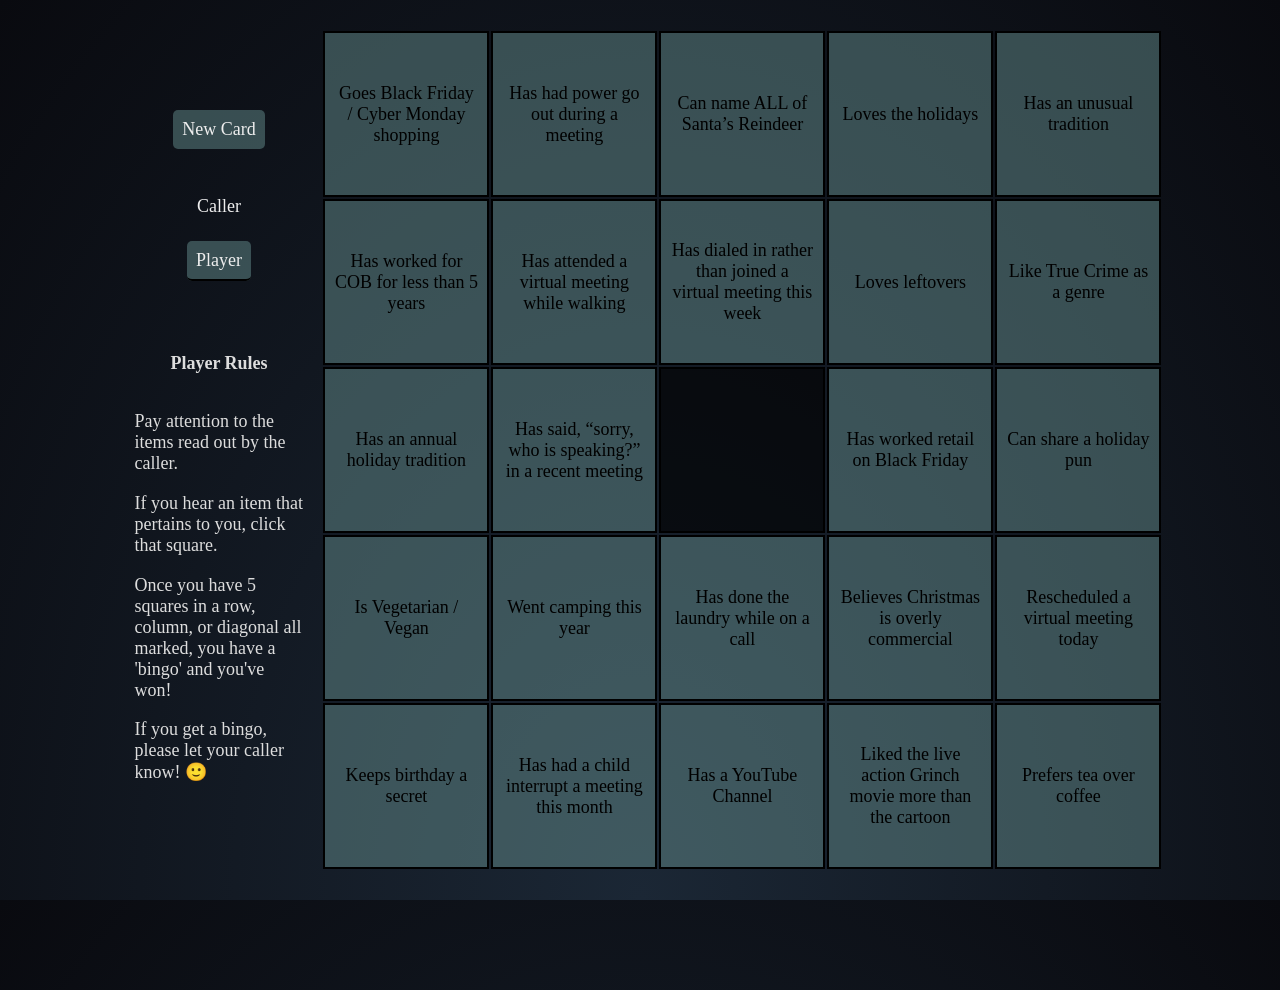
==== commit 4fffa461: "update styles and add winning squares to bingo modal" ====
--- a/index.html
+++ b/index.html
@@ -40,7 +40,14 @@
     </div>
     <div id="list" class="noshow">
     </div>
-    <div id="bingo-modal" onClick="reset()">BINGO!</div>
+    <div id="bingo-modal" onClick="reset()">
+      <div>BINGO!</div>
+      <div>
+        <ol id='winning5'></ol>
+        </br>
+        <p>[click to restart]</p>
+      </div>
+    </div>
     <div id="snow-wrapper">
       <div class="snow"></div>
       <div class="snow"></div>
--- a/bingo.css
+++ b/bingo.css
@@ -6,2603 +6,2603 @@
   border-radius: 50%;
 }
 .snow:nth-child(1) {
-  opacity: 0.3019;
-  transform: translate(81.5586vw, -10px) scale(0.3383);
-  animation: fall-1 20s -9s linear infinite;
+  opacity: 0.0255;
+  transform: translate(20.7976vw, -10px) scale(0.9195);
+  animation: fall-1 10s -12s linear infinite;
 }
 @keyframes fall-1 {
-  38.257% {
-    transform: translate(81.4944vw, 38.257vh) scale(0.3383);
-  }
-  to {
-    transform: translate(81.5265vw, 100vh) scale(0.3383);
+  71.358% {
+    transform: translate(24.331vw, 71.358vh) scale(0.9195);
+  }
+  to {
+    transform: translate(22.5643vw, 100vh) scale(0.9195);
   }
 }
 .snow:nth-child(2) {
-  opacity: 0.8941;
-  transform: translate(23.7709vw, -10px) scale(0.0015);
-  animation: fall-2 19s -14s linear infinite;
+  opacity: 0.1146;
+  transform: translate(53.698vw, -10px) scale(0.6027);
+  animation: fall-2 20s -7s linear infinite;
 }
 @keyframes fall-2 {
-  70.952% {
-    transform: translate(19.015vw, 70.952vh) scale(0.0015);
-  }
-  to {
-    transform: translate(21.39295vw, 100vh) scale(0.0015);
+  56.088% {
+    transform: translate(58.9492vw, 56.088vh) scale(0.6027);
+  }
+  to {
+    transform: translate(56.3236vw, 100vh) scale(0.6027);
   }
 }
 .snow:nth-child(3) {
-  opacity: 0.5542;
-  transform: translate(62.6271vw, -10px) scale(0.5357);
-  animation: fall-3 19s -3s linear infinite;
+  opacity: 0.6725;
+  transform: translate(79.8087vw, -10px) scale(0.3388);
+  animation: fall-3 21s -18s linear infinite;
 }
 @keyframes fall-3 {
-  68.062% {
-    transform: translate(67.9619vw, 68.062vh) scale(0.5357);
-  }
-  to {
-    transform: translate(65.2945vw, 100vh) scale(0.5357);
+  76.87% {
+    transform: translate(87.1409vw, 76.87vh) scale(0.3388);
+  }
+  to {
+    transform: translate(83.4748vw, 100vh) scale(0.3388);
   }
 }
 .snow:nth-child(4) {
-  opacity: 0.873;
-  transform: translate(87.2157vw, -10px) scale(0.3562);
-  animation: fall-4 25s -25s linear infinite;
+  opacity: 0.4066;
+  transform: translate(19.2972vw, -10px) scale(0.0682);
+  animation: fall-4 10s -17s linear infinite;
 }
 @keyframes fall-4 {
-  48.64% {
-    transform: translate(91.8855vw, 48.64vh) scale(0.3562);
-  }
-  to {
-    transform: translate(89.5506vw, 100vh) scale(0.3562);
+  43.92% {
+    transform: translate(25.0338vw, 43.92vh) scale(0.0682);
+  }
+  to {
+    transform: translate(22.1655vw, 100vh) scale(0.0682);
   }
 }
 .snow:nth-child(5) {
-  opacity: 0.8297;
-  transform: translate(18.5467vw, -10px) scale(0.87);
-  animation: fall-5 19s -25s linear infinite;
+  opacity: 0.4695;
+  transform: translate(60.4238vw, -10px) scale(0.9419);
+  animation: fall-5 28s -16s linear infinite;
 }
 @keyframes fall-5 {
-  37.999% {
-    transform: translate(15.6912vw, 37.999vh) scale(0.87);
-  }
-  to {
-    transform: translate(17.11895vw, 100vh) scale(0.87);
+  36.022% {
+    transform: translate(66.3756vw, 36.022vh) scale(0.9419);
+  }
+  to {
+    transform: translate(63.3997vw, 100vh) scale(0.9419);
   }
 }
 .snow:nth-child(6) {
-  opacity: 0.9391;
-  transform: translate(71.2405vw, -10px) scale(0.6311);
-  animation: fall-6 27s -10s linear infinite;
+  opacity: 0.1988;
+  transform: translate(95.3594vw, -10px) scale(0.3034);
+  animation: fall-6 25s -29s linear infinite;
 }
 @keyframes fall-6 {
-  52.123% {
-    transform: translate(77.2245vw, 52.123vh) scale(0.6311);
-  }
-  to {
-    transform: translate(74.2325vw, 100vh) scale(0.6311);
+  52.645% {
+    transform: translate(93.9072vw, 52.645vh) scale(0.3034);
+  }
+  to {
+    transform: translate(94.6333vw, 100vh) scale(0.3034);
   }
 }
 .snow:nth-child(7) {
-  opacity: 0.433;
-  transform: translate(18.8376vw, -10px) scale(0.5292);
-  animation: fall-7 26s -16s linear infinite;
+  opacity: 0.84;
+  transform: translate(94.8189vw, -10px) scale(0.7349);
+  animation: fall-7 13s -8s linear infinite;
 }
 @keyframes fall-7 {
-  62.011% {
-    transform: translate(11.6068vw, 62.011vh) scale(0.5292);
-  }
-  to {
-    transform: translate(15.2222vw, 100vh) scale(0.5292);
+  45.151% {
+    transform: translate(93.3853vw, 45.151vh) scale(0.7349);
+  }
+  to {
+    transform: translate(94.1021vw, 100vh) scale(0.7349);
   }
 }
 .snow:nth-child(8) {
-  opacity: 0.6715;
-  transform: translate(45.6719vw, -10px) scale(0.1523);
-  animation: fall-8 12s -22s linear infinite;
+  opacity: 0.9616;
+  transform: translate(10.1406vw, -10px) scale(0.3135);
+  animation: fall-8 17s -19s linear infinite;
 }
 @keyframes fall-8 {
-  67.786% {
-    transform: translate(39.0056vw, 67.786vh) scale(0.1523);
-  }
-  to {
-    transform: translate(42.33875vw, 100vh) scale(0.1523);
+  66.631% {
+    transform: translate(7.4765vw, 66.631vh) scale(0.3135);
+  }
+  to {
+    transform: translate(8.80855vw, 100vh) scale(0.3135);
   }
 }
 .snow:nth-child(9) {
-  opacity: 0.62;
-  transform: translate(46.5787vw, -10px) scale(0.0315);
-  animation: fall-9 27s -27s linear infinite;
+  opacity: 0.5387;
+  transform: translate(51.6233vw, -10px) scale(0.4294);
+  animation: fall-9 22s -12s linear infinite;
 }
 @keyframes fall-9 {
-  34.137% {
-    transform: translate(39.1501vw, 34.137vh) scale(0.0315);
-  }
-  to {
-    transform: translate(42.8644vw, 100vh) scale(0.0315);
+  76.107% {
+    transform: translate(58.1561vw, 76.107vh) scale(0.4294);
+  }
+  to {
+    transform: translate(54.8897vw, 100vh) scale(0.4294);
   }
 }
 .snow:nth-child(10) {
-  opacity: 0.3318;
-  transform: translate(90.9754vw, -10px) scale(0.8732);
-  animation: fall-10 10s -29s linear infinite;
+  opacity: 0.3277;
+  transform: translate(58.4015vw, -10px) scale(0.7995);
+  animation: fall-10 25s -5s linear infinite;
 }
 @keyframes fall-10 {
-  47.121% {
-    transform: translate(84.836vw, 47.121vh) scale(0.8732);
-  }
-  to {
-    transform: translate(87.9057vw, 100vh) scale(0.8732);
+  58.99% {
+    transform: translate(67.8812vw, 58.99vh) scale(0.7995);
+  }
+  to {
+    transform: translate(63.14135vw, 100vh) scale(0.7995);
   }
 }
 .snow:nth-child(11) {
-  opacity: 0.4699;
-  transform: translate(51.4659vw, -10px) scale(0.9698);
-  animation: fall-11 11s -30s linear infinite;
+  opacity: 0.9377;
+  transform: translate(37.5653vw, -10px) scale(0.7654);
+  animation: fall-11 14s -13s linear infinite;
 }
 @keyframes fall-11 {
-  61.07% {
-    transform: translate(44.8622vw, 61.07vh) scale(0.9698);
-  }
-  to {
-    transform: translate(48.16405vw, 100vh) scale(0.9698);
+  36.438% {
+    transform: translate(42.8347vw, 36.438vh) scale(0.7654);
+  }
+  to {
+    transform: translate(40.2vw, 100vh) scale(0.7654);
   }
 }
 .snow:nth-child(12) {
-  opacity: 0.1786;
-  transform: translate(96.2221vw, -10px) scale(0.7665);
-  animation: fall-12 11s -12s linear infinite;
+  opacity: 0.5969;
+  transform: translate(96.9825vw, -10px) scale(0.8597);
+  animation: fall-12 21s -30s linear infinite;
 }
 @keyframes fall-12 {
-  61.349% {
-    transform: translate(104.2379vw, 61.349vh) scale(0.7665);
-  }
-  to {
-    transform: translate(100.23vw, 100vh) scale(0.7665);
+  45.274% {
+    transform: translate(98.3921vw, 45.274vh) scale(0.8597);
+  }
+  to {
+    transform: translate(97.6873vw, 100vh) scale(0.8597);
   }
 }
 .snow:nth-child(13) {
-  opacity: 0.6513;
-  transform: translate(40.4572vw, -10px) scale(0.2462);
-  animation: fall-13 26s -16s linear infinite;
+  opacity: 0.9741;
+  transform: translate(14.6343vw, -10px) scale(0.8734);
+  animation: fall-13 22s -14s linear infinite;
 }
 @keyframes fall-13 {
-  52.991% {
-    transform: translate(41.4378vw, 52.991vh) scale(0.2462);
-  }
-  to {
-    transform: translate(40.9475vw, 100vh) scale(0.2462);
+  60.677% {
+    transform: translate(15.7176vw, 60.677vh) scale(0.8734);
+  }
+  to {
+    transform: translate(15.17595vw, 100vh) scale(0.8734);
   }
 }
 .snow:nth-child(14) {
-  opacity: 0.2375;
-  transform: translate(43.8145vw, -10px) scale(0.341);
-  animation: fall-14 10s -12s linear infinite;
+  opacity: 0.2729;
+  transform: translate(62.1358vw, -10px) scale(0.8273);
+  animation: fall-14 22s -20s linear infinite;
 }
 @keyframes fall-14 {
-  78.396% {
-    transform: translate(50.7806vw, 78.396vh) scale(0.341);
-  }
-  to {
-    transform: translate(47.29755vw, 100vh) scale(0.341);
+  45.883% {
+    transform: translate(58.3452vw, 45.883vh) scale(0.8273);
+  }
+  to {
+    transform: translate(60.2405vw, 100vh) scale(0.8273);
   }
 }
 .snow:nth-child(15) {
-  opacity: 0.8509;
-  transform: translate(10.0556vw, -10px) scale(0.0889);
-  animation: fall-15 11s -6s linear infinite;
+  opacity: 0.0703;
+  transform: translate(0.9376vw, -10px) scale(0.8481);
+  animation: fall-15 29s -12s linear infinite;
 }
 @keyframes fall-15 {
-  65.578% {
-    transform: translate(19.1111vw, 65.578vh) scale(0.0889);
-  }
-  to {
-    transform: translate(14.58335vw, 100vh) scale(0.0889);
+  62.429% {
+    transform: translate(2.4483vw, 62.429vh) scale(0.8481);
+  }
+  to {
+    transform: translate(1.69295vw, 100vh) scale(0.8481);
   }
 }
 .snow:nth-child(16) {
-  opacity: 0.0004;
-  transform: translate(22.429vw, -10px) scale(0.2683);
-  animation: fall-16 19s -10s linear infinite;
+  opacity: 0.8873;
+  transform: translate(71.6553vw, -10px) scale(0.0953);
+  animation: fall-16 25s -27s linear infinite;
 }
 @keyframes fall-16 {
-  57.356% {
-    transform: translate(22.8173vw, 57.356vh) scale(0.2683);
-  }
-  to {
-    transform: translate(22.62315vw, 100vh) scale(0.2683);
+  57.434% {
+    transform: translate(67.9213vw, 57.434vh) scale(0.0953);
+  }
+  to {
+    transform: translate(69.7883vw, 100vh) scale(0.0953);
   }
 }
 .snow:nth-child(17) {
-  opacity: 0.0485;
-  transform: translate(72.7312vw, -10px) scale(0.0558);
-  animation: fall-17 26s -10s linear infinite;
+  opacity: 0.4853;
+  transform: translate(30.7811vw, -10px) scale(0.4753);
+  animation: fall-17 19s -25s linear infinite;
 }
 @keyframes fall-17 {
-  57.592% {
-    transform: translate(70.3221vw, 57.592vh) scale(0.0558);
-  }
-  to {
-    transform: translate(71.52665vw, 100vh) scale(0.0558);
+  68.688% {
+    transform: translate(21.3915vw, 68.688vh) scale(0.4753);
+  }
+  to {
+    transform: translate(26.0863vw, 100vh) scale(0.4753);
   }
 }
 .snow:nth-child(18) {
-  opacity: 0.8487;
-  transform: translate(39.6864vw, -10px) scale(0.9193);
-  animation: fall-18 23s -6s linear infinite;
+  opacity: 0.0768;
+  transform: translate(83.1999vw, -10px) scale(0.9383);
+  animation: fall-18 21s -16s linear infinite;
 }
 @keyframes fall-18 {
-  79.798% {
-    transform: translate(33.1127vw, 79.798vh) scale(0.9193);
-  }
-  to {
-    transform: translate(36.39955vw, 100vh) scale(0.9193);
+  78.479% {
+    transform: translate(74.9361vw, 78.479vh) scale(0.9383);
+  }
+  to {
+    transform: translate(79.068vw, 100vh) scale(0.9383);
   }
 }
 .snow:nth-child(19) {
-  opacity: 0.5482;
-  transform: translate(51.9268vw, -10px) scale(0.8066);
-  animation: fall-19 24s -28s linear infinite;
+  opacity: 0.1342;
+  transform: translate(51.107vw, -10px) scale(0.3482);
+  animation: fall-19 18s -28s linear infinite;
 }
 @keyframes fall-19 {
-  39.069% {
-    transform: translate(52.9499vw, 39.069vh) scale(0.8066);
-  }
-  to {
-    transform: translate(52.43835vw, 100vh) scale(0.8066);
+  66.37% {
+    transform: translate(57.6586vw, 66.37vh) scale(0.3482);
+  }
+  to {
+    transform: translate(54.3828vw, 100vh) scale(0.3482);
   }
 }
 .snow:nth-child(20) {
-  opacity: 0.9461;
-  transform: translate(31.363vw, -10px) scale(0.1666);
-  animation: fall-20 11s -14s linear infinite;
+  opacity: 0.299;
+  transform: translate(0.2889vw, -10px) scale(0.2546);
+  animation: fall-20 15s -8s linear infinite;
 }
 @keyframes fall-20 {
-  53.827% {
-    transform: translate(27.0402vw, 53.827vh) scale(0.1666);
-  }
-  to {
-    transform: translate(29.2016vw, 100vh) scale(0.1666);
+  46.4% {
+    transform: translate(-1.2425vw, 46.4vh) scale(0.2546);
+  }
+  to {
+    transform: translate(-0.4768vw, 100vh) scale(0.2546);
   }
 }
 .snow:nth-child(21) {
-  opacity: 0.8697;
-  transform: translate(33.8998vw, -10px) scale(0.0686);
-  animation: fall-21 10s -24s linear infinite;
+  opacity: 0.0515;
+  transform: translate(58.0247vw, -10px) scale(0.843);
+  animation: fall-21 27s -22s linear infinite;
 }
 @keyframes fall-21 {
-  74.945% {
-    transform: translate(42.3081vw, 74.945vh) scale(0.0686);
-  }
-  to {
-    transform: translate(38.10395vw, 100vh) scale(0.0686);
+  58.429% {
+    transform: translate(63.7483vw, 58.429vh) scale(0.843);
+  }
+  to {
+    transform: translate(60.8865vw, 100vh) scale(0.843);
   }
 }
 .snow:nth-child(22) {
-  opacity: 0.6562;
-  transform: translate(5.7261vw, -10px) scale(0.6826);
-  animation: fall-22 21s -16s linear infinite;
+  opacity: 0.731;
+  transform: translate(34.4525vw, -10px) scale(0.1354);
+  animation: fall-22 15s -11s linear infinite;
 }
 @keyframes fall-22 {
-  36.88% {
-    transform: translate(15.2623vw, 36.88vh) scale(0.6826);
-  }
-  to {
-    transform: translate(10.4942vw, 100vh) scale(0.6826);
+  61.771% {
+    transform: translate(26.4753vw, 61.771vh) scale(0.1354);
+  }
+  to {
+    transform: translate(30.4639vw, 100vh) scale(0.1354);
   }
 }
 .snow:nth-child(23) {
-  opacity: 0.9502;
-  transform: translate(93.4211vw, -10px) scale(0.3653);
-  animation: fall-23 23s -25s linear infinite;
+  opacity: 0.613;
+  transform: translate(8.4259vw, -10px) scale(0.7127);
+  animation: fall-23 30s -29s linear infinite;
 }
 @keyframes fall-23 {
-  44.085% {
-    transform: translate(85.6374vw, 44.085vh) scale(0.3653);
-  }
-  to {
-    transform: translate(89.52925vw, 100vh) scale(0.3653);
+  47.883% {
+    transform: translate(8.9703vw, 47.883vh) scale(0.7127);
+  }
+  to {
+    transform: translate(8.6981vw, 100vh) scale(0.7127);
   }
 }
 .snow:nth-child(24) {
-  opacity: 0.1984;
-  transform: translate(30.8751vw, -10px) scale(0.6334);
-  animation: fall-24 12s -29s linear infinite;
+  opacity: 0.2583;
+  transform: translate(83.1481vw, -10px) scale(0.5322);
+  animation: fall-24 20s -20s linear infinite;
 }
 @keyframes fall-24 {
-  69.424% {
-    transform: translate(34.333vw, 69.424vh) scale(0.6334);
-  }
-  to {
-    transform: translate(32.60405vw, 100vh) scale(0.6334);
+  46.36% {
+    transform: translate(79.0983vw, 46.36vh) scale(0.5322);
+  }
+  to {
+    transform: translate(81.1232vw, 100vh) scale(0.5322);
   }
 }
 .snow:nth-child(25) {
-  opacity: 0.5654;
-  transform: translate(43.9796vw, -10px) scale(0.3045);
-  animation: fall-25 20s -18s linear infinite;
+  opacity: 0.3199;
+  transform: translate(25.2708vw, -10px) scale(0.3319);
+  animation: fall-25 18s -8s linear infinite;
 }
 @keyframes fall-25 {
-  51.355% {
-    transform: translate(46.3008vw, 51.355vh) scale(0.3045);
-  }
-  to {
-    transform: translate(45.1402vw, 100vh) scale(0.3045);
+  68.923% {
+    transform: translate(23.5977vw, 68.923vh) scale(0.3319);
+  }
+  to {
+    transform: translate(24.43425vw, 100vh) scale(0.3319);
   }
 }
 .snow:nth-child(26) {
-  opacity: 0.4935;
-  transform: translate(54.6557vw, -10px) scale(0.8557);
-  animation: fall-26 11s -13s linear infinite;
+  opacity: 0.7325;
+  transform: translate(4.5597vw, -10px) scale(0.3444);
+  animation: fall-26 28s -1s linear infinite;
 }
 @keyframes fall-26 {
-  71.19% {
-    transform: translate(46.5009vw, 71.19vh) scale(0.8557);
-  }
-  to {
-    transform: translate(50.5783vw, 100vh) scale(0.8557);
+  57.221% {
+    transform: translate(-3.0217vw, 57.221vh) scale(0.3444);
+  }
+  to {
+    transform: translate(0.769vw, 100vh) scale(0.3444);
   }
 }
 .snow:nth-child(27) {
-  opacity: 0.7436;
-  transform: translate(34.6577vw, -10px) scale(0.6163);
-  animation: fall-27 19s -15s linear infinite;
+  opacity: 0.4831;
+  transform: translate(41.9762vw, -10px) scale(0.6763);
+  animation: fall-27 30s -29s linear infinite;
 }
 @keyframes fall-27 {
-  59.3% {
-    transform: translate(39.1181vw, 59.3vh) scale(0.6163);
-  }
-  to {
-    transform: translate(36.8879vw, 100vh) scale(0.6163);
+  33.927% {
+    transform: translate(42.4825vw, 33.927vh) scale(0.6763);
+  }
+  to {
+    transform: translate(42.22935vw, 100vh) scale(0.6763);
   }
 }
 .snow:nth-child(28) {
-  opacity: 0.3553;
-  transform: translate(71.3716vw, -10px) scale(0.016);
-  animation: fall-28 28s -5s linear infinite;
+  opacity: 0.7361;
+  transform: translate(14.6082vw, -10px) scale(0.108);
+  animation: fall-28 28s -17s linear infinite;
 }
 @keyframes fall-28 {
-  62.901% {
-    transform: translate(67.9835vw, 62.901vh) scale(0.016);
-  }
-  to {
-    transform: translate(69.67755vw, 100vh) scale(0.016);
+  54.412% {
+    transform: translate(23.496vw, 54.412vh) scale(0.108);
+  }
+  to {
+    transform: translate(19.0521vw, 100vh) scale(0.108);
   }
 }
 .snow:nth-child(29) {
-  opacity: 0.3646;
-  transform: translate(60.1543vw, -10px) scale(0.2163);
-  animation: fall-29 11s -22s linear infinite;
+  opacity: 0.746;
+  transform: translate(17.9119vw, -10px) scale(0.0368);
+  animation: fall-29 11s -15s linear infinite;
 }
 @keyframes fall-29 {
-  76.31% {
-    transform: translate(68.0269vw, 76.31vh) scale(0.2163);
-  }
-  to {
-    transform: translate(64.0906vw, 100vh) scale(0.2163);
+  74.543% {
+    transform: translate(19.9456vw, 74.543vh) scale(0.0368);
+  }
+  to {
+    transform: translate(18.92875vw, 100vh) scale(0.0368);
   }
 }
 .snow:nth-child(30) {
-  opacity: 0.7557;
-  transform: translate(85.4699vw, -10px) scale(0.1851);
-  animation: fall-30 26s -29s linear infinite;
+  opacity: 0.5254;
+  transform: translate(25.7141vw, -10px) scale(0.3035);
+  animation: fall-30 18s -18s linear infinite;
 }
 @keyframes fall-30 {
-  61.38% {
-    transform: translate(93.9813vw, 61.38vh) scale(0.1851);
-  }
-  to {
-    transform: translate(89.7256vw, 100vh) scale(0.1851);
+  32.943% {
+    transform: translate(23.6771vw, 32.943vh) scale(0.3035);
+  }
+  to {
+    transform: translate(24.6956vw, 100vh) scale(0.3035);
   }
 }
 .snow:nth-child(31) {
-  opacity: 0.4297;
-  transform: translate(62.7683vw, -10px) scale(0.3);
-  animation: fall-31 10s -8s linear infinite;
+  opacity: 0.9942;
+  transform: translate(35.8096vw, -10px) scale(0.7265);
+  animation: fall-31 12s -26s linear infinite;
 }
 @keyframes fall-31 {
-  67.668% {
-    transform: translate(70.4738vw, 67.668vh) scale(0.3);
-  }
-  to {
-    transform: translate(66.62105vw, 100vh) scale(0.3);
+  56.35% {
+    transform: translate(27.5154vw, 56.35vh) scale(0.7265);
+  }
+  to {
+    transform: translate(31.6625vw, 100vh) scale(0.7265);
   }
 }
 .snow:nth-child(32) {
-  opacity: 0.4065;
-  transform: translate(5.5659vw, -10px) scale(0.2158);
-  animation: fall-32 23s -23s linear infinite;
+  opacity: 0.7844;
+  transform: translate(48.3522vw, -10px) scale(0.203);
+  animation: fall-32 17s -16s linear infinite;
 }
 @keyframes fall-32 {
-  76.512% {
-    transform: translate(14.2957vw, 76.512vh) scale(0.2158);
-  }
-  to {
-    transform: translate(9.9308vw, 100vh) scale(0.2158);
+  54.489% {
+    transform: translate(52.6744vw, 54.489vh) scale(0.203);
+  }
+  to {
+    transform: translate(50.5133vw, 100vh) scale(0.203);
   }
 }
 .snow:nth-child(33) {
-  opacity: 0.1894;
-  transform: translate(95.9342vw, -10px) scale(0.1756);
-  animation: fall-33 21s -15s linear infinite;
+  opacity: 0.8585;
+  transform: translate(51.1115vw, -10px) scale(0.8247);
+  animation: fall-33 22s -10s linear infinite;
 }
 @keyframes fall-33 {
-  39.3% {
-    transform: translate(88.4077vw, 39.3vh) scale(0.1756);
-  }
-  to {
-    transform: translate(92.17095vw, 100vh) scale(0.1756);
+  44.027% {
+    transform: translate(42.8162vw, 44.027vh) scale(0.8247);
+  }
+  to {
+    transform: translate(46.96385vw, 100vh) scale(0.8247);
   }
 }
 .snow:nth-child(34) {
-  opacity: 0.3789;
-  transform: translate(89.4598vw, -10px) scale(0.7014);
-  animation: fall-34 17s -27s linear infinite;
+  opacity: 0.9182;
+  transform: translate(90.4958vw, -10px) scale(0.3397);
+  animation: fall-34 19s -29s linear infinite;
 }
 @keyframes fall-34 {
-  31.037% {
-    transform: translate(91.0362vw, 31.037vh) scale(0.7014);
-  }
-  to {
-    transform: translate(90.248vw, 100vh) scale(0.7014);
+  76.088% {
+    transform: translate(83.793vw, 76.088vh) scale(0.3397);
+  }
+  to {
+    transform: translate(87.1444vw, 100vh) scale(0.3397);
   }
 }
 .snow:nth-child(35) {
-  opacity: 0.4435;
-  transform: translate(80.231vw, -10px) scale(0.3946);
-  animation: fall-35 14s -22s linear infinite;
+  opacity: 0.8626;
+  transform: translate(75.5915vw, -10px) scale(0.5462);
+  animation: fall-35 28s -4s linear infinite;
 }
 @keyframes fall-35 {
-  66.317% {
-    transform: translate(83.3367vw, 66.317vh) scale(0.3946);
-  }
-  to {
-    transform: translate(81.78385vw, 100vh) scale(0.3946);
+  55.633% {
+    transform: translate(67.6033vw, 55.633vh) scale(0.5462);
+  }
+  to {
+    transform: translate(71.5974vw, 100vh) scale(0.5462);
   }
 }
 .snow:nth-child(36) {
-  opacity: 0.0401;
-  transform: translate(55.1518vw, -10px) scale(0.0639);
-  animation: fall-36 24s -25s linear infinite;
+  opacity: 0.2123;
+  transform: translate(83.3745vw, -10px) scale(0.6766);
+  animation: fall-36 22s -8s linear infinite;
 }
 @keyframes fall-36 {
-  49.387% {
-    transform: translate(55.1669vw, 49.387vh) scale(0.0639);
-  }
-  to {
-    transform: translate(55.15935vw, 100vh) scale(0.0639);
+  56.368% {
+    transform: translate(81.691vw, 56.368vh) scale(0.6766);
+  }
+  to {
+    transform: translate(82.53275vw, 100vh) scale(0.6766);
   }
 }
 .snow:nth-child(37) {
-  opacity: 0.2013;
-  transform: translate(46.9767vw, -10px) scale(0.8751);
-  animation: fall-37 17s -29s linear infinite;
+  opacity: 0.5674;
+  transform: translate(32.8233vw, -10px) scale(0.2039);
+  animation: fall-37 22s -20s linear infinite;
 }
 @keyframes fall-37 {
-  43.574% {
-    transform: translate(43.0023vw, 43.574vh) scale(0.8751);
-  }
-  to {
-    transform: translate(44.9895vw, 100vh) scale(0.8751);
+  30.333% {
+    transform: translate(28.4753vw, 30.333vh) scale(0.2039);
+  }
+  to {
+    transform: translate(30.6493vw, 100vh) scale(0.2039);
   }
 }
 .snow:nth-child(38) {
-  opacity: 0.5406;
-  transform: translate(21.3237vw, -10px) scale(0.7497);
-  animation: fall-38 13s -6s linear infinite;
+  opacity: 0.6172;
+  transform: translate(28.0984vw, -10px) scale(0.2978);
+  animation: fall-38 28s -15s linear infinite;
 }
 @keyframes fall-38 {
-  67.648% {
-    transform: translate(23.3016vw, 67.648vh) scale(0.7497);
-  }
-  to {
-    transform: translate(22.31265vw, 100vh) scale(0.7497);
+  47.981% {
+    transform: translate(18.3424vw, 47.981vh) scale(0.2978);
+  }
+  to {
+    transform: translate(23.2204vw, 100vh) scale(0.2978);
   }
 }
 .snow:nth-child(39) {
-  opacity: 0.3565;
-  transform: translate(72.674vw, -10px) scale(0.6146);
-  animation: fall-39 11s -26s linear infinite;
+  opacity: 0.5818;
+  transform: translate(26.4295vw, -10px) scale(0.0317);
+  animation: fall-39 17s -23s linear infinite;
 }
 @keyframes fall-39 {
-  58.733% {
-    transform: translate(65.39vw, 58.733vh) scale(0.6146);
-  }
-  to {
-    transform: translate(69.032vw, 100vh) scale(0.6146);
+  68.659% {
+    transform: translate(36.3882vw, 68.659vh) scale(0.0317);
+  }
+  to {
+    transform: translate(31.40885vw, 100vh) scale(0.0317);
   }
 }
 .snow:nth-child(40) {
-  opacity: 0.594;
-  transform: translate(87.1375vw, -10px) scale(0.1318);
-  animation: fall-40 16s -19s linear infinite;
+  opacity: 0.6224;
+  transform: translate(20.2265vw, -10px) scale(0.8331);
+  animation: fall-40 20s -4s linear infinite;
 }
 @keyframes fall-40 {
-  67.823% {
-    transform: translate(79.5754vw, 67.823vh) scale(0.1318);
-  }
-  to {
-    transform: translate(83.35645vw, 100vh) scale(0.1318);
+  46.971% {
+    transform: translate(17.5822vw, 46.971vh) scale(0.8331);
+  }
+  to {
+    transform: translate(18.90435vw, 100vh) scale(0.8331);
   }
 }
 .snow:nth-child(41) {
-  opacity: 0.1128;
-  transform: translate(10.3846vw, -10px) scale(0.5965);
-  animation: fall-41 30s -9s linear infinite;
+  opacity: 0.3727;
+  transform: translate(79.5937vw, -10px) scale(0.024);
+  animation: fall-41 18s -20s linear infinite;
 }
 @keyframes fall-41 {
-  77.288% {
-    transform: translate(2.9364vw, 77.288vh) scale(0.5965);
-  }
-  to {
-    transform: translate(6.6605vw, 100vh) scale(0.5965);
+  76.031% {
+    transform: translate(85.3068vw, 76.031vh) scale(0.024);
+  }
+  to {
+    transform: translate(82.45025vw, 100vh) scale(0.024);
   }
 }
 .snow:nth-child(42) {
-  opacity: 0.0749;
-  transform: translate(51.8646vw, -10px) scale(0.7475);
-  animation: fall-42 30s -1s linear infinite;
+  opacity: 0.1708;
+  transform: translate(89.4484vw, -10px) scale(0.5485);
+  animation: fall-42 28s -13s linear infinite;
 }
 @keyframes fall-42 {
-  74.699% {
-    transform: translate(52.3961vw, 74.699vh) scale(0.7475);
-  }
-  to {
-    transform: translate(52.13035vw, 100vh) scale(0.7475);
+  60.168% {
+    transform: translate(84.0444vw, 60.168vh) scale(0.5485);
+  }
+  to {
+    transform: translate(86.7464vw, 100vh) scale(0.5485);
   }
 }
 .snow:nth-child(43) {
-  opacity: 0.6957;
-  transform: translate(72.8908vw, -10px) scale(0.6439);
-  animation: fall-43 10s -14s linear infinite;
+  opacity: 0.9331;
+  transform: translate(26.636vw, -10px) scale(0.6111);
+  animation: fall-43 26s -18s linear infinite;
 }
 @keyframes fall-43 {
-  62.217% {
-    transform: translate(79.7813vw, 62.217vh) scale(0.6439);
-  }
-  to {
-    transform: translate(76.33605vw, 100vh) scale(0.6439);
+  40.12% {
+    transform: translate(30.2867vw, 40.12vh) scale(0.6111);
+  }
+  to {
+    transform: translate(28.46135vw, 100vh) scale(0.6111);
   }
 }
 .snow:nth-child(44) {
-  opacity: 0.2126;
-  transform: translate(51.2563vw, -10px) scale(0.038);
-  animation: fall-44 20s -2s linear infinite;
+  opacity: 0.3356;
+  transform: translate(92.0773vw, -10px) scale(0.7615);
+  animation: fall-44 23s -7s linear infinite;
 }
 @keyframes fall-44 {
-  62.819% {
-    transform: translate(48.2677vw, 62.819vh) scale(0.038);
-  }
-  to {
-    transform: translate(49.762vw, 100vh) scale(0.038);
+  79.566% {
+    transform: translate(94.8898vw, 79.566vh) scale(0.7615);
+  }
+  to {
+    transform: translate(93.48355vw, 100vh) scale(0.7615);
   }
 }
 .snow:nth-child(45) {
-  opacity: 0.7339;
-  transform: translate(36.7354vw, -10px) scale(0.8058);
-  animation: fall-45 17s -12s linear infinite;
+  opacity: 0.693;
+  transform: translate(44.4727vw, -10px) scale(0.427);
+  animation: fall-45 29s -29s linear infinite;
 }
 @keyframes fall-45 {
-  71.423% {
-    transform: translate(40.2422vw, 71.423vh) scale(0.8058);
-  }
-  to {
-    transform: translate(38.4888vw, 100vh) scale(0.8058);
+  56.282% {
+    transform: translate(35.8661vw, 56.282vh) scale(0.427);
+  }
+  to {
+    transform: translate(40.1694vw, 100vh) scale(0.427);
   }
 }
 .snow:nth-child(46) {
-  opacity: 0.7874;
-  transform: translate(63.3083vw, -10px) scale(0.5562);
-  animation: fall-46 10s -11s linear infinite;
+  opacity: 0.2405;
+  transform: translate(82.2927vw, -10px) scale(0.992);
+  animation: fall-46 17s -23s linear infinite;
 }
 @keyframes fall-46 {
-  56.916% {
-    transform: translate(71.246vw, 56.916vh) scale(0.5562);
-  }
-  to {
-    transform: translate(67.27715vw, 100vh) scale(0.5562);
+  39.867% {
+    transform: translate(77.1197vw, 39.867vh) scale(0.992);
+  }
+  to {
+    transform: translate(79.7062vw, 100vh) scale(0.992);
   }
 }
 .snow:nth-child(47) {
-  opacity: 0.8944;
-  transform: translate(12.4847vw, -10px) scale(0.6805);
-  animation: fall-47 14s -8s linear infinite;
+  opacity: 0.3201;
+  transform: translate(83.2052vw, -10px) scale(0.4928);
+  animation: fall-47 14s -2s linear infinite;
 }
 @keyframes fall-47 {
-  49.315% {
-    transform: translate(17.4621vw, 49.315vh) scale(0.6805);
-  }
-  to {
-    transform: translate(14.9734vw, 100vh) scale(0.6805);
+  71.914% {
+    transform: translate(87.5374vw, 71.914vh) scale(0.4928);
+  }
+  to {
+    transform: translate(85.3713vw, 100vh) scale(0.4928);
   }
 }
 .snow:nth-child(48) {
-  opacity: 0.6149;
-  transform: translate(34.4407vw, -10px) scale(0.82);
-  animation: fall-48 10s -9s linear infinite;
+  opacity: 0.3171;
+  transform: translate(65.7957vw, -10px) scale(0.086);
+  animation: fall-48 16s -10s linear infinite;
 }
 @keyframes fall-48 {
-  78.314% {
-    transform: translate(44.3151vw, 78.314vh) scale(0.82);
-  }
-  to {
-    transform: translate(39.3779vw, 100vh) scale(0.82);
+  58.375% {
+    transform: translate(60.1436vw, 58.375vh) scale(0.086);
+  }
+  to {
+    transform: translate(62.96965vw, 100vh) scale(0.086);
   }
 }
 .snow:nth-child(49) {
-  opacity: 0.8155;
-  transform: translate(34.7319vw, -10px) scale(0.0714);
-  animation: fall-49 13s -16s linear infinite;
+  opacity: 0.8222;
+  transform: translate(89.41vw, -10px) scale(0.645);
+  animation: fall-49 14s -24s linear infinite;
 }
 @keyframes fall-49 {
-  71.62% {
-    transform: translate(44.3008vw, 71.62vh) scale(0.0714);
-  }
-  to {
-    transform: translate(39.51635vw, 100vh) scale(0.0714);
+  52.348% {
+    transform: translate(91.4187vw, 52.348vh) scale(0.645);
+  }
+  to {
+    transform: translate(90.41435vw, 100vh) scale(0.645);
   }
 }
 .snow:nth-child(50) {
-  opacity: 0.5944;
-  transform: translate(23.6875vw, -10px) scale(0.3557);
-  animation: fall-50 22s -27s linear infinite;
+  opacity: 0.2809;
+  transform: translate(53.9939vw, -10px) scale(0.0359);
+  animation: fall-50 27s -4s linear infinite;
 }
 @keyframes fall-50 {
-  45.12% {
-    transform: translate(30.0244vw, 45.12vh) scale(0.3557);
-  }
-  to {
-    transform: translate(26.85595vw, 100vh) scale(0.3557);
+  59.514% {
+    transform: translate(57.9008vw, 59.514vh) scale(0.0359);
+  }
+  to {
+    transform: translate(55.94735vw, 100vh) scale(0.0359);
   }
 }
 .snow:nth-child(51) {
-  opacity: 0.5201;
-  transform: translate(52.4963vw, -10px) scale(0.8768);
-  animation: fall-51 22s -29s linear infinite;
+  opacity: 0.3331;
+  transform: translate(76.642vw, -10px) scale(0.902);
+  animation: fall-51 28s -13s linear infinite;
 }
 @keyframes fall-51 {
-  61.106% {
-    transform: translate(51.6477vw, 61.106vh) scale(0.8768);
-  }
-  to {
-    transform: translate(52.072vw, 100vh) scale(0.8768);
+  31.749% {
+    transform: translate(74.4475vw, 31.749vh) scale(0.902);
+  }
+  to {
+    transform: translate(75.54475vw, 100vh) scale(0.902);
   }
 }
 .snow:nth-child(52) {
-  opacity: 0.6513;
-  transform: translate(58.6453vw, -10px) scale(0.4983);
-  animation: fall-52 30s -30s linear infinite;
+  opacity: 0.2682;
+  transform: translate(37.6809vw, -10px) scale(0.4568);
+  animation: fall-52 20s -5s linear infinite;
 }
 @keyframes fall-52 {
-  65.017% {
-    transform: translate(55.9464vw, 65.017vh) scale(0.4983);
-  }
-  to {
-    transform: translate(57.29585vw, 100vh) scale(0.4983);
+  51.495% {
+    transform: translate(44.8396vw, 51.495vh) scale(0.4568);
+  }
+  to {
+    transform: translate(41.26025vw, 100vh) scale(0.4568);
   }
 }
 .snow:nth-child(53) {
-  opacity: 0.1049;
-  transform: translate(66.3376vw, -10px) scale(0.8841);
-  animation: fall-53 23s -20s linear infinite;
+  opacity: 0.1851;
+  transform: translate(54.1925vw, -10px) scale(0.6101);
+  animation: fall-53 13s -21s linear infinite;
 }
 @keyframes fall-53 {
-  70.66% {
-    transform: translate(64.8054vw, 70.66vh) scale(0.8841);
-  }
-  to {
-    transform: translate(65.5715vw, 100vh) scale(0.8841);
+  58.093% {
+    transform: translate(64.0285vw, 58.093vh) scale(0.6101);
+  }
+  to {
+    transform: translate(59.1105vw, 100vh) scale(0.6101);
   }
 }
 .snow:nth-child(54) {
-  opacity: 0.7455;
-  transform: translate(44.8391vw, -10px) scale(0.2719);
-  animation: fall-54 21s -4s linear infinite;
+  opacity: 0.4472;
+  transform: translate(15.0712vw, -10px) scale(0.2112);
+  animation: fall-54 17s -19s linear infinite;
 }
 @keyframes fall-54 {
-  58.901% {
-    transform: translate(45.1943vw, 58.901vh) scale(0.2719);
-  }
-  to {
-    transform: translate(45.0167vw, 100vh) scale(0.2719);
+  54.125% {
+    transform: translate(15.4463vw, 54.125vh) scale(0.2112);
+  }
+  to {
+    transform: translate(15.25875vw, 100vh) scale(0.2112);
   }
 }
 .snow:nth-child(55) {
-  opacity: 0.6471;
-  transform: translate(0.0392vw, -10px) scale(0.7095);
-  animation: fall-55 27s -13s linear infinite;
+  opacity: 0.7245;
+  transform: translate(92.5765vw, -10px) scale(0.8499);
+  animation: fall-55 23s -23s linear infinite;
 }
 @keyframes fall-55 {
-  36.527% {
-    transform: translate(2.6706vw, 36.527vh) scale(0.7095);
-  }
-  to {
-    transform: translate(1.3549vw, 100vh) scale(0.7095);
+  57.415% {
+    transform: translate(86.8703vw, 57.415vh) scale(0.8499);
+  }
+  to {
+    transform: translate(89.7234vw, 100vh) scale(0.8499);
   }
 }
 .snow:nth-child(56) {
-  opacity: 0.0271;
-  transform: translate(18.8928vw, -10px) scale(0.0451);
-  animation: fall-56 20s -18s linear infinite;
+  opacity: 0.9866;
+  transform: translate(17.5356vw, -10px) scale(0.3985);
+  animation: fall-56 18s -18s linear infinite;
 }
 @keyframes fall-56 {
-  58.872% {
-    transform: translate(26.8961vw, 58.872vh) scale(0.0451);
-  }
-  to {
-    transform: translate(22.89445vw, 100vh) scale(0.0451);
+  45.176% {
+    transform: translate(17.2894vw, 45.176vh) scale(0.3985);
+  }
+  to {
+    transform: translate(17.4125vw, 100vh) scale(0.3985);
   }
 }
 .snow:nth-child(57) {
-  opacity: 0.2678;
-  transform: translate(87.9917vw, -10px) scale(0.3937);
-  animation: fall-57 27s -2s linear infinite;
+  opacity: 0.109;
+  transform: translate(73.5163vw, -10px) scale(0.9507);
+  animation: fall-57 22s -25s linear infinite;
 }
 @keyframes fall-57 {
-  79.363% {
-    transform: translate(78.1531vw, 79.363vh) scale(0.3937);
-  }
-  to {
-    transform: translate(83.0724vw, 100vh) scale(0.3937);
+  33.321% {
+    transform: translate(77.6473vw, 33.321vh) scale(0.9507);
+  }
+  to {
+    transform: translate(75.5818vw, 100vh) scale(0.9507);
   }
 }
 .snow:nth-child(58) {
-  opacity: 0.605;
-  transform: translate(88.1578vw, -10px) scale(0.9136);
-  animation: fall-58 13s -23s linear infinite;
+  opacity: 0.8648;
+  transform: translate(16.0102vw, -10px) scale(0.9014);
+  animation: fall-58 12s -7s linear infinite;
 }
 @keyframes fall-58 {
-  45.184% {
-    transform: translate(84.8845vw, 45.184vh) scale(0.9136);
-  }
-  to {
-    transform: translate(86.52115vw, 100vh) scale(0.9136);
+  67.376% {
+    transform: translate(6.6015vw, 67.376vh) scale(0.9014);
+  }
+  to {
+    transform: translate(11.30585vw, 100vh) scale(0.9014);
   }
 }
 .snow:nth-child(59) {
-  opacity: 0.4571;
-  transform: translate(67.6226vw, -10px) scale(0.3696);
-  animation: fall-59 29s -20s linear infinite;
+  opacity: 0.5131;
+  transform: translate(22.7556vw, -10px) scale(0.7313);
+  animation: fall-59 11s -2s linear infinite;
 }
 @keyframes fall-59 {
-  36.121% {
-    transform: translate(64.9375vw, 36.121vh) scale(0.3696);
-  }
-  to {
-    transform: translate(66.28005vw, 100vh) scale(0.3696);
+  34.7% {
+    transform: translate(13.5323vw, 34.7vh) scale(0.7313);
+  }
+  to {
+    transform: translate(18.14395vw, 100vh) scale(0.7313);
   }
 }
 .snow:nth-child(60) {
-  opacity: 0.1719;
-  transform: translate(39.1831vw, -10px) scale(0.6511);
-  animation: fall-60 14s -5s linear infinite;
+  opacity: 0.5695;
+  transform: translate(38.0752vw, -10px) scale(0.5826);
+  animation: fall-60 21s -8s linear infinite;
 }
 @keyframes fall-60 {
-  77.376% {
-    transform: translate(29.6573vw, 77.376vh) scale(0.6511);
-  }
-  to {
-    transform: translate(34.4202vw, 100vh) scale(0.6511);
+  54.429% {
+    transform: translate(44.2895vw, 54.429vh) scale(0.5826);
+  }
+  to {
+    transform: translate(41.18235vw, 100vh) scale(0.5826);
   }
 }
 .snow:nth-child(61) {
-  opacity: 0.236;
-  transform: translate(86.3609vw, -10px) scale(0.2598);
-  animation: fall-61 17s -26s linear infinite;
+  opacity: 0.9702;
+  transform: translate(43.8999vw, -10px) scale(0.997);
+  animation: fall-61 13s -4s linear infinite;
 }
 @keyframes fall-61 {
-  32.054% {
-    transform: translate(85.4961vw, 32.054vh) scale(0.2598);
-  }
-  to {
-    transform: translate(85.9285vw, 100vh) scale(0.2598);
+  54.637% {
+    transform: translate(40.0648vw, 54.637vh) scale(0.997);
+  }
+  to {
+    transform: translate(41.98235vw, 100vh) scale(0.997);
   }
 }
 .snow:nth-child(62) {
-  opacity: 0.7393;
-  transform: translate(20.5869vw, -10px) scale(0.5593);
-  animation: fall-62 23s -29s linear infinite;
+  opacity: 0.0736;
+  transform: translate(71.6991vw, -10px) scale(0.7932);
+  animation: fall-62 20s -1s linear infinite;
 }
 @keyframes fall-62 {
-  54.423% {
-    transform: translate(22.3244vw, 54.423vh) scale(0.5593);
-  }
-  to {
-    transform: translate(21.45565vw, 100vh) scale(0.5593);
+  48.528% {
+    transform: translate(75.8526vw, 48.528vh) scale(0.7932);
+  }
+  to {
+    transform: translate(73.77585vw, 100vh) scale(0.7932);
   }
 }
 .snow:nth-child(63) {
-  opacity: 0.7771;
-  transform: translate(92.2328vw, -10px) scale(0.5501);
-  animation: fall-63 23s -17s linear infinite;
+  opacity: 0.2886;
+  transform: translate(68.1361vw, -10px) scale(0.9797);
+  animation: fall-63 15s -8s linear infinite;
 }
 @keyframes fall-63 {
-  76.706% {
-    transform: translate(88.4189vw, 76.706vh) scale(0.5501);
-  }
-  to {
-    transform: translate(90.32585vw, 100vh) scale(0.5501);
+  50.623% {
+    transform: translate(65.9399vw, 50.623vh) scale(0.9797);
+  }
+  to {
+    transform: translate(67.038vw, 100vh) scale(0.9797);
   }
 }
 .snow:nth-child(64) {
-  opacity: 0.9761;
-  transform: translate(81.6975vw, -10px) scale(0.9617);
-  animation: fall-64 28s -14s linear infinite;
+  opacity: 0.9728;
+  transform: translate(13.8397vw, -10px) scale(0.6391);
+  animation: fall-64 14s -20s linear infinite;
 }
 @keyframes fall-64 {
-  71.062% {
-    transform: translate(74.9566vw, 71.062vh) scale(0.9617);
-  }
-  to {
-    transform: translate(78.32705vw, 100vh) scale(0.9617);
+  74.574% {
+    transform: translate(11.6088vw, 74.574vh) scale(0.6391);
+  }
+  to {
+    transform: translate(12.72425vw, 100vh) scale(0.6391);
   }
 }
 .snow:nth-child(65) {
-  opacity: 0.5068;
-  transform: translate(73.1002vw, -10px) scale(0.143);
-  animation: fall-65 10s -15s linear infinite;
+  opacity: 0.1578;
+  transform: translate(38.6167vw, -10px) scale(0.7022);
+  animation: fall-65 15s -16s linear infinite;
 }
 @keyframes fall-65 {
-  34.097% {
-    transform: translate(68.331vw, 34.097vh) scale(0.143);
-  }
-  to {
-    transform: translate(70.7156vw, 100vh) scale(0.143);
+  54.201% {
+    transform: translate(48.1807vw, 54.201vh) scale(0.7022);
+  }
+  to {
+    transform: translate(43.3987vw, 100vh) scale(0.7022);
   }
 }
 .snow:nth-child(66) {
-  opacity: 0.9565;
-  transform: translate(12.1847vw, -10px) scale(0.1165);
-  animation: fall-66 10s -19s linear infinite;
+  opacity: 0.9397;
+  transform: translate(22.4499vw, -10px) scale(0.6211);
+  animation: fall-66 18s -12s linear infinite;
 }
 @keyframes fall-66 {
-  61.522% {
-    transform: translate(20.1505vw, 61.522vh) scale(0.1165);
-  }
-  to {
-    transform: translate(16.1676vw, 100vh) scale(0.1165);
+  73.319% {
+    transform: translate(12.9091vw, 73.319vh) scale(0.6211);
+  }
+  to {
+    transform: translate(17.6795vw, 100vh) scale(0.6211);
   }
 }
 .snow:nth-child(67) {
-  opacity: 0.7864;
-  transform: translate(64.1687vw, -10px) scale(0.5349);
-  animation: fall-67 28s -18s linear infinite;
+  opacity: 0.8733;
+  transform: translate(79.9494vw, -10px) scale(0.2154);
+  animation: fall-67 13s -25s linear infinite;
 }
 @keyframes fall-67 {
-  75.586% {
-    transform: translate(59.3907vw, 75.586vh) scale(0.5349);
-  }
-  to {
-    transform: translate(61.7797vw, 100vh) scale(0.5349);
+  53.846% {
+    transform: translate(78.1787vw, 53.846vh) scale(0.2154);
+  }
+  to {
+    transform: translate(79.06405vw, 100vh) scale(0.2154);
   }
 }
 .snow:nth-child(68) {
-  opacity: 0.7258;
-  transform: translate(99.1796vw, -10px) scale(0.3535);
-  animation: fall-68 15s -8s linear infinite;
+  opacity: 0.598;
+  transform: translate(3.5243vw, -10px) scale(0.5066);
+  animation: fall-68 16s -7s linear infinite;
 }
 @keyframes fall-68 {
-  54.148% {
-    transform: translate(106.6977vw, 54.148vh) scale(0.3535);
-  }
-  to {
-    transform: translate(102.93865vw, 100vh) scale(0.3535);
+  33.303% {
+    transform: translate(7.5446vw, 33.303vh) scale(0.5066);
+  }
+  to {
+    transform: translate(5.53445vw, 100vh) scale(0.5066);
   }
 }
 .snow:nth-child(69) {
-  opacity: 0.2019;
-  transform: translate(89.2115vw, -10px) scale(0.4136);
-  animation: fall-69 20s -16s linear infinite;
+  opacity: 0.8413;
+  transform: translate(0.336vw, -10px) scale(0.3687);
+  animation: fall-69 26s -28s linear infinite;
 }
 @keyframes fall-69 {
-  41.701% {
-    transform: translate(86.2081vw, 41.701vh) scale(0.4136);
-  }
-  to {
-    transform: translate(87.7098vw, 100vh) scale(0.4136);
+  31.035% {
+    transform: translate(8.9962vw, 31.035vh) scale(0.3687);
+  }
+  to {
+    transform: translate(4.6661vw, 100vh) scale(0.3687);
   }
 }
 .snow:nth-child(70) {
-  opacity: 0.4758;
-  transform: translate(28.1469vw, -10px) scale(0.803);
-  animation: fall-70 19s -28s linear infinite;
+  opacity: 0.3619;
+  transform: translate(46.1615vw, -10px) scale(0.1849);
+  animation: fall-70 11s -8s linear infinite;
 }
 @keyframes fall-70 {
-  57.623% {
-    transform: translate(31.7176vw, 57.623vh) scale(0.803);
-  }
-  to {
-    transform: translate(29.93225vw, 100vh) scale(0.803);
+  75.849% {
+    transform: translate(37.1129vw, 75.849vh) scale(0.1849);
+  }
+  to {
+    transform: translate(41.6372vw, 100vh) scale(0.1849);
   }
 }
 .snow:nth-child(71) {
-  opacity: 0.2814;
-  transform: translate(99.23vw, -10px) scale(0.1635);
-  animation: fall-71 28s -22s linear infinite;
+  opacity: 0.533;
+  transform: translate(64.9378vw, -10px) scale(0.8305);
+  animation: fall-71 21s -23s linear infinite;
 }
 @keyframes fall-71 {
-  76.726% {
-    transform: translate(90.5384vw, 76.726vh) scale(0.1635);
-  }
-  to {
-    transform: translate(94.8842vw, 100vh) scale(0.1635);
+  66.828% {
+    transform: translate(59.1964vw, 66.828vh) scale(0.8305);
+  }
+  to {
+    transform: translate(62.0671vw, 100vh) scale(0.8305);
   }
 }
 .snow:nth-child(72) {
-  opacity: 0.3811;
-  transform: translate(98.4775vw, -10px) scale(0.3455);
-  animation: fall-72 14s -17s linear infinite;
+  opacity: 0.4314;
+  transform: translate(10.9525vw, -10px) scale(0.022);
+  animation: fall-72 23s -23s linear infinite;
 }
 @keyframes fall-72 {
-  71.15% {
-    transform: translate(99.8812vw, 71.15vh) scale(0.3455);
-  }
-  to {
-    transform: translate(99.17935vw, 100vh) scale(0.3455);
+  76.239% {
+    transform: translate(2.9582vw, 76.239vh) scale(0.022);
+  }
+  to {
+    transform: translate(6.95535vw, 100vh) scale(0.022);
   }
 }
 .snow:nth-child(73) {
-  opacity: 0.5114;
-  transform: translate(72.4187vw, -10px) scale(0.2096);
-  animation: fall-73 11s -26s linear infinite;
+  opacity: 0.0745;
+  transform: translate(36.5459vw, -10px) scale(0.3715);
+  animation: fall-73 12s -30s linear infinite;
 }
 @keyframes fall-73 {
-  70.048% {
-    transform: translate(79.8176vw, 70.048vh) scale(0.2096);
-  }
-  to {
-    transform: translate(76.11815vw, 100vh) scale(0.2096);
+  37.997% {
+    transform: translate(33.2462vw, 37.997vh) scale(0.3715);
+  }
+  to {
+    transform: translate(34.89605vw, 100vh) scale(0.3715);
   }
 }
 .snow:nth-child(74) {
-  opacity: 0.3966;
-  transform: translate(81.4429vw, -10px) scale(0.187);
-  animation: fall-74 24s -15s linear infinite;
+  opacity: 0.0998;
+  transform: translate(20.7539vw, -10px) scale(0.0199);
+  animation: fall-74 21s -21s linear infinite;
 }
 @keyframes fall-74 {
-  55.562% {
-    transform: translate(75.1903vw, 55.562vh) scale(0.187);
-  }
-  to {
-    transform: translate(78.3166vw, 100vh) scale(0.187);
+  36.432% {
+    transform: translate(27.5747vw, 36.432vh) scale(0.0199);
+  }
+  to {
+    transform: translate(24.1643vw, 100vh) scale(0.0199);
   }
 }
 .snow:nth-child(75) {
-  opacity: 0.9167;
-  transform: translate(79.362vw, -10px) scale(0.026);
-  animation: fall-75 10s -25s linear infinite;
+  opacity: 0.6655;
+  transform: translate(31.1304vw, -10px) scale(0.916);
+  animation: fall-75 12s -24s linear infinite;
 }
 @keyframes fall-75 {
-  37.456% {
-    transform: translate(79.7193vw, 37.456vh) scale(0.026);
-  }
-  to {
-    transform: translate(79.54065vw, 100vh) scale(0.026);
+  47.613% {
+    transform: translate(21.2904vw, 47.613vh) scale(0.916);
+  }
+  to {
+    transform: translate(26.2104vw, 100vh) scale(0.916);
   }
 }
 .snow:nth-child(76) {
-  opacity: 0.1275;
-  transform: translate(53.1227vw, -10px) scale(0.1174);
-  animation: fall-76 22s -13s linear infinite;
+  opacity: 0.2967;
+  transform: translate(81.4645vw, -10px) scale(0.1538);
+  animation: fall-76 22s -9s linear infinite;
 }
 @keyframes fall-76 {
-  60.801% {
-    transform: translate(60.9418vw, 60.801vh) scale(0.1174);
-  }
-  to {
-    transform: translate(57.03225vw, 100vh) scale(0.1174);
+  54.716% {
+    transform: translate(74.4811vw, 54.716vh) scale(0.1538);
+  }
+  to {
+    transform: translate(77.9728vw, 100vh) scale(0.1538);
   }
 }
 .snow:nth-child(77) {
-  opacity: 0.6397;
-  transform: translate(80.4739vw, -10px) scale(0.9085);
-  animation: fall-77 27s -21s linear infinite;
+  opacity: 0.6426;
+  transform: translate(40.9896vw, -10px) scale(0.3549);
+  animation: fall-77 25s -10s linear infinite;
 }
 @keyframes fall-77 {
-  58.499% {
-    transform: translate(82.2939vw, 58.499vh) scale(0.9085);
-  }
-  to {
-    transform: translate(81.3839vw, 100vh) scale(0.9085);
+  64.291% {
+    transform: translate(50.6543vw, 64.291vh) scale(0.3549);
+  }
+  to {
+    transform: translate(45.82195vw, 100vh) scale(0.3549);
   }
 }
 .snow:nth-child(78) {
-  opacity: 0.9115;
-  transform: translate(77.2829vw, -10px) scale(0.082);
-  animation: fall-78 25s -2s linear infinite;
+  opacity: 0.9601;
+  transform: translate(85.741vw, -10px) scale(0.667);
+  animation: fall-78 25s -14s linear infinite;
 }
 @keyframes fall-78 {
-  49.716% {
-    transform: translate(76.6423vw, 49.716vh) scale(0.082);
-  }
-  to {
-    transform: translate(76.9626vw, 100vh) scale(0.082);
+  62.783% {
+    transform: translate(89.4287vw, 62.783vh) scale(0.667);
+  }
+  to {
+    transform: translate(87.58485vw, 100vh) scale(0.667);
   }
 }
 .snow:nth-child(79) {
-  opacity: 0.9034;
-  transform: translate(5.7811vw, -10px) scale(0.3149);
-  animation: fall-79 22s -28s linear infinite;
+  opacity: 0.077;
+  transform: translate(52.1255vw, -10px) scale(0.7464);
+  animation: fall-79 18s -12s linear infinite;
 }
 @keyframes fall-79 {
-  58.835% {
-    transform: translate(2.7522vw, 58.835vh) scale(0.3149);
-  }
-  to {
-    transform: translate(4.26665vw, 100vh) scale(0.3149);
+  40.095% {
+    transform: translate(51.655vw, 40.095vh) scale(0.7464);
+  }
+  to {
+    transform: translate(51.89025vw, 100vh) scale(0.7464);
   }
 }
 .snow:nth-child(80) {
-  opacity: 0.3964;
-  transform: translate(93.354vw, -10px) scale(0.0028);
-  animation: fall-80 11s -25s linear infinite;
+  opacity: 0.431;
+  transform: translate(4.3138vw, -10px) scale(0.2081);
+  animation: fall-80 20s -30s linear infinite;
 }
 @keyframes fall-80 {
-  38.051% {
-    transform: translate(99.1081vw, 38.051vh) scale(0.0028);
-  }
-  to {
-    transform: translate(96.23105vw, 100vh) scale(0.0028);
+  64.606% {
+    transform: translate(9.6038vw, 64.606vh) scale(0.2081);
+  }
+  to {
+    transform: translate(6.9588vw, 100vh) scale(0.2081);
   }
 }
 .snow:nth-child(81) {
-  opacity: 0.2588;
-  transform: translate(18.1808vw, -10px) scale(0.1301);
-  animation: fall-81 10s -14s linear infinite;
+  opacity: 0.1203;
+  transform: translate(80.728vw, -10px) scale(0.7544);
+  animation: fall-81 18s -12s linear infinite;
 }
 @keyframes fall-81 {
-  65.371% {
-    transform: translate(15.4406vw, 65.371vh) scale(0.1301);
-  }
-  to {
-    transform: translate(16.8107vw, 100vh) scale(0.1301);
+  33.404% {
+    transform: translate(88.9132vw, 33.404vh) scale(0.7544);
+  }
+  to {
+    transform: translate(84.8206vw, 100vh) scale(0.7544);
   }
 }
 .snow:nth-child(82) {
-  opacity: 0.3162;
-  transform: translate(37.1562vw, -10px) scale(0.473);
-  animation: fall-82 28s -13s linear infinite;
+  opacity: 0.3259;
+  transform: translate(39.9252vw, -10px) scale(0.6974);
+  animation: fall-82 16s -29s linear infinite;
 }
 @keyframes fall-82 {
-  36.625% {
-    transform: translate(34.9vw, 36.625vh) scale(0.473);
-  }
-  to {
-    transform: translate(36.0281vw, 100vh) scale(0.473);
+  69.46% {
+    transform: translate(40.6387vw, 69.46vh) scale(0.6974);
+  }
+  to {
+    transform: translate(40.28195vw, 100vh) scale(0.6974);
   }
 }
 .snow:nth-child(83) {
-  opacity: 0.0243;
-  transform: translate(85.4142vw, -10px) scale(0.1687);
-  animation: fall-83 19s -3s linear infinite;
+  opacity: 0.0438;
+  transform: translate(58.3991vw, -10px) scale(0.3807);
+  animation: fall-83 21s -14s linear infinite;
 }
 @keyframes fall-83 {
-  56.588% {
-    transform: translate(92.0764vw, 56.588vh) scale(0.1687);
-  }
-  to {
-    transform: translate(88.7453vw, 100vh) scale(0.1687);
+  64.858% {
+    transform: translate(53.6605vw, 64.858vh) scale(0.3807);
+  }
+  to {
+    transform: translate(56.0298vw, 100vh) scale(0.3807);
   }
 }
 .snow:nth-child(84) {
-  opacity: 0.2041;
-  transform: translate(43.1042vw, -10px) scale(0.2876);
-  animation: fall-84 21s -22s linear infinite;
+  opacity: 0.5464;
+  transform: translate(83.1352vw, -10px) scale(0.881);
+  animation: fall-84 22s -21s linear infinite;
 }
 @keyframes fall-84 {
-  36.658% {
-    transform: translate(35.7274vw, 36.658vh) scale(0.2876);
-  }
-  to {
-    transform: translate(39.4158vw, 100vh) scale(0.2876);
+  61.862% {
+    transform: translate(74.9123vw, 61.862vh) scale(0.881);
+  }
+  to {
+    transform: translate(79.02375vw, 100vh) scale(0.881);
   }
 }
 .snow:nth-child(85) {
-  opacity: 0.77;
-  transform: translate(46.7464vw, -10px) scale(0.2234);
-  animation: fall-85 17s -16s linear infinite;
+  opacity: 0.4838;
+  transform: translate(50.8843vw, -10px) scale(0.7438);
+  animation: fall-85 18s -7s linear infinite;
 }
 @keyframes fall-85 {
-  75.364% {
-    transform: translate(46.5173vw, 75.364vh) scale(0.2234);
-  }
-  to {
-    transform: translate(46.63185vw, 100vh) scale(0.2234);
+  40.754% {
+    transform: translate(60.4423vw, 40.754vh) scale(0.7438);
+  }
+  to {
+    transform: translate(55.6633vw, 100vh) scale(0.7438);
   }
 }
 .snow:nth-child(86) {
-  opacity: 0.4041;
-  transform: translate(56.9085vw, -10px) scale(0.7175);
-  animation: fall-86 12s -26s linear infinite;
+  opacity: 0.2879;
+  transform: translate(64.5197vw, -10px) scale(0.2594);
+  animation: fall-86 27s -8s linear infinite;
 }
 @keyframes fall-86 {
-  33.845% {
-    transform: translate(65.765vw, 33.845vh) scale(0.7175);
-  }
-  to {
-    transform: translate(61.33675vw, 100vh) scale(0.7175);
+  42.492% {
+    transform: translate(59.5174vw, 42.492vh) scale(0.2594);
+  }
+  to {
+    transform: translate(62.01855vw, 100vh) scale(0.2594);
   }
 }
 .snow:nth-child(87) {
-  opacity: 0.4231;
-  transform: translate(34.8099vw, -10px) scale(0.745);
-  animation: fall-87 29s -26s linear infinite;
+  opacity: 0.7872;
+  transform: translate(27.5202vw, -10px) scale(0.3918);
+  animation: fall-87 13s -20s linear infinite;
 }
 @keyframes fall-87 {
-  74.874% {
-    transform: translate(28.9161vw, 74.874vh) scale(0.745);
-  }
-  to {
-    transform: translate(31.863vw, 100vh) scale(0.745);
+  49.228% {
+    transform: translate(37.1679vw, 49.228vh) scale(0.3918);
+  }
+  to {
+    transform: translate(32.34405vw, 100vh) scale(0.3918);
   }
 }
 .snow:nth-child(88) {
-  opacity: 0.0532;
-  transform: translate(81.0491vw, -10px) scale(0.4876);
-  animation: fall-88 27s -30s linear infinite;
+  opacity: 0.7002;
+  transform: translate(95.491vw, -10px) scale(0.3845);
+  animation: fall-88 14s -24s linear infinite;
 }
 @keyframes fall-88 {
-  45.801% {
-    transform: translate(71.0959vw, 45.801vh) scale(0.4876);
-  }
-  to {
-    transform: translate(76.0725vw, 100vh) scale(0.4876);
+  66.168% {
+    transform: translate(86.6796vw, 66.168vh) scale(0.3845);
+  }
+  to {
+    transform: translate(91.0853vw, 100vh) scale(0.3845);
   }
 }
 .snow:nth-child(89) {
-  opacity: 0.6679;
-  transform: translate(63.3283vw, -10px) scale(0.3756);
-  animation: fall-89 26s -8s linear infinite;
+  opacity: 0.36;
+  transform: translate(79.5864vw, -10px) scale(0.2234);
+  animation: fall-89 29s -9s linear infinite;
 }
 @keyframes fall-89 {
-  54.238% {
-    transform: translate(56.0615vw, 54.238vh) scale(0.3756);
-  }
-  to {
-    transform: translate(59.6949vw, 100vh) scale(0.3756);
+  65.937% {
+    transform: translate(82.6901vw, 65.937vh) scale(0.2234);
+  }
+  to {
+    transform: translate(81.13825vw, 100vh) scale(0.2234);
   }
 }
 .snow:nth-child(90) {
+  opacity: 0.3046;
+  transform: translate(63.4602vw, -10px) scale(0.3053);
+  animation: fall-90 23s -27s linear infinite;
+}
+@keyframes fall-90 {
+  34.718% {
+    transform: translate(71.1405vw, 34.718vh) scale(0.3053);
+  }
+  to {
+    transform: translate(67.30035vw, 100vh) scale(0.3053);
+  }
+}
+.snow:nth-child(91) {
+  opacity: 0.0686;
+  transform: translate(10.3477vw, -10px) scale(0.2706);
+  animation: fall-91 13s -10s linear infinite;
+}
+@keyframes fall-91 {
+  75.289% {
+    transform: translate(10.5747vw, 75.289vh) scale(0.2706);
+  }
+  to {
+    transform: translate(10.4612vw, 100vh) scale(0.2706);
+  }
+}
+.snow:nth-child(92) {
+  opacity: 0.4502;
+  transform: translate(26.4909vw, -10px) scale(0.5718);
+  animation: fall-92 25s -16s linear infinite;
+}
+@keyframes fall-92 {
+  37.558% {
+    transform: translate(18.0709vw, 37.558vh) scale(0.5718);
+  }
+  to {
+    transform: translate(22.2809vw, 100vh) scale(0.5718);
+  }
+}
+.snow:nth-child(93) {
+  opacity: 0.2484;
+  transform: translate(31.4021vw, -10px) scale(0.9187);
+  animation: fall-93 24s -29s linear infinite;
+}
+@keyframes fall-93 {
+  33.003% {
+    transform: translate(25.5351vw, 33.003vh) scale(0.9187);
+  }
+  to {
+    transform: translate(28.4686vw, 100vh) scale(0.9187);
+  }
+}
+.snow:nth-child(94) {
+  opacity: 0.8283;
+  transform: translate(41.7101vw, -10px) scale(0.4304);
+  animation: fall-94 17s -10s linear infinite;
+}
+@keyframes fall-94 {
+  50.593% {
+    transform: translate(49.7285vw, 50.593vh) scale(0.4304);
+  }
+  to {
+    transform: translate(45.7193vw, 100vh) scale(0.4304);
+  }
+}
+.snow:nth-child(95) {
+  opacity: 0.5853;
+  transform: translate(59.079vw, -10px) scale(0.3442);
+  animation: fall-95 12s -3s linear infinite;
+}
+@keyframes fall-95 {
+  61.995% {
+    transform: translate(65.6805vw, 61.995vh) scale(0.3442);
+  }
+  to {
+    transform: translate(62.37975vw, 100vh) scale(0.3442);
+  }
+}
+.snow:nth-child(96) {
+  opacity: 0.4412;
+  transform: translate(44.4976vw, -10px) scale(0.9695);
+  animation: fall-96 16s -27s linear infinite;
+}
+@keyframes fall-96 {
+  42.364% {
+    transform: translate(41.3747vw, 42.364vh) scale(0.9695);
+  }
+  to {
+    transform: translate(42.93615vw, 100vh) scale(0.9695);
+  }
+}
+.snow:nth-child(97) {
+  opacity: 0.896;
+  transform: translate(16.678vw, -10px) scale(0.818);
+  animation: fall-97 26s -20s linear infinite;
+}
+@keyframes fall-97 {
+  64.728% {
+    transform: translate(14.266vw, 64.728vh) scale(0.818);
+  }
+  to {
+    transform: translate(15.472vw, 100vh) scale(0.818);
+  }
+}
+.snow:nth-child(98) {
+  opacity: 0.4463;
+  transform: translate(18.0012vw, -10px) scale(0.6422);
+  animation: fall-98 24s -13s linear infinite;
+}
+@keyframes fall-98 {
+  62.403% {
+    transform: translate(16.4181vw, 62.403vh) scale(0.6422);
+  }
+  to {
+    transform: translate(17.20965vw, 100vh) scale(0.6422);
+  }
+}
+.snow:nth-child(99) {
+  opacity: 0.1661;
+  transform: translate(74.1235vw, -10px) scale(0.7234);
+  animation: fall-99 18s -9s linear infinite;
+}
+@keyframes fall-99 {
+  32.518% {
+    transform: translate(78.7949vw, 32.518vh) scale(0.7234);
+  }
+  to {
+    transform: translate(76.4592vw, 100vh) scale(0.7234);
+  }
+}
+.snow:nth-child(100) {
+  opacity: 0.4957;
+  transform: translate(83.0019vw, -10px) scale(0.7576);
+  animation: fall-100 21s -23s linear infinite;
+}
+@keyframes fall-100 {
+  36.093% {
+    transform: translate(75.1261vw, 36.093vh) scale(0.7576);
+  }
+  to {
+    transform: translate(79.064vw, 100vh) scale(0.7576);
+  }
+}
+.snow:nth-child(101) {
+  opacity: 0.4506;
+  transform: translate(62.8613vw, -10px) scale(0.4836);
+  animation: fall-101 16s -8s linear infinite;
+}
+@keyframes fall-101 {
+  62.513% {
+    transform: translate(54.0901vw, 62.513vh) scale(0.4836);
+  }
+  to {
+    transform: translate(58.4757vw, 100vh) scale(0.4836);
+  }
+}
+.snow:nth-child(102) {
+  opacity: 0.6335;
+  transform: translate(93.5513vw, -10px) scale(0.2514);
+  animation: fall-102 14s -14s linear infinite;
+}
+@keyframes fall-102 {
+  58.65% {
+    transform: translate(97.4984vw, 58.65vh) scale(0.2514);
+  }
+  to {
+    transform: translate(95.52485vw, 100vh) scale(0.2514);
+  }
+}
+.snow:nth-child(103) {
+  opacity: 0.3114;
+  transform: translate(90.7786vw, -10px) scale(0.1463);
+  animation: fall-103 12s -25s linear infinite;
+}
+@keyframes fall-103 {
+  66.891% {
+    transform: translate(81.1675vw, 66.891vh) scale(0.1463);
+  }
+  to {
+    transform: translate(85.97305vw, 100vh) scale(0.1463);
+  }
+}
+.snow:nth-child(104) {
+  opacity: 0.7431;
+  transform: translate(30.1942vw, -10px) scale(0.4407);
+  animation: fall-104 16s -16s linear infinite;
+}
+@keyframes fall-104 {
+  62.165% {
+    transform: translate(39.668vw, 62.165vh) scale(0.4407);
+  }
+  to {
+    transform: translate(34.9311vw, 100vh) scale(0.4407);
+  }
+}
+.snow:nth-child(105) {
+  opacity: 0.1438;
+  transform: translate(84.5386vw, -10px) scale(0.0458);
+  animation: fall-105 30s -17s linear infinite;
+}
+@keyframes fall-105 {
+  46.193% {
+    transform: translate(77.5729vw, 46.193vh) scale(0.0458);
+  }
+  to {
+    transform: translate(81.05575vw, 100vh) scale(0.0458);
+  }
+}
+.snow:nth-child(106) {
+  opacity: 0.3492;
+  transform: translate(85.2095vw, -10px) scale(0.2793);
+  animation: fall-106 12s -5s linear infinite;
+}
+@keyframes fall-106 {
+  53.154% {
+    transform: translate(81.2297vw, 53.154vh) scale(0.2793);
+  }
+  to {
+    transform: translate(83.2196vw, 100vh) scale(0.2793);
+  }
+}
+.snow:nth-child(107) {
+  opacity: 0.798;
+  transform: translate(79.7998vw, -10px) scale(0.168);
+  animation: fall-107 14s -7s linear infinite;
+}
+@keyframes fall-107 {
+  71.256% {
+    transform: translate(71.3386vw, 71.256vh) scale(0.168);
+  }
+  to {
+    transform: translate(75.5692vw, 100vh) scale(0.168);
+  }
+}
+.snow:nth-child(108) {
+  opacity: 0.4086;
+  transform: translate(66.5896vw, -10px) scale(0.2677);
+  animation: fall-108 15s -29s linear infinite;
+}
+@keyframes fall-108 {
+  50.892% {
+    transform: translate(59.7152vw, 50.892vh) scale(0.2677);
+  }
+  to {
+    transform: translate(63.1524vw, 100vh) scale(0.2677);
+  }
+}
+.snow:nth-child(109) {
+  opacity: 0.9724;
+  transform: translate(72.1717vw, -10px) scale(0.1028);
+  animation: fall-109 23s -10s linear infinite;
+}
+@keyframes fall-109 {
+  53.594% {
+    transform: translate(69.4456vw, 53.594vh) scale(0.1028);
+  }
+  to {
+    transform: translate(70.80865vw, 100vh) scale(0.1028);
+  }
+}
+.snow:nth-child(110) {
+  opacity: 0.199;
+  transform: translate(56.8743vw, -10px) scale(0.4141);
+  animation: fall-110 15s -30s linear infinite;
+}
+@keyframes fall-110 {
+  30.099% {
+    transform: translate(64.1809vw, 30.099vh) scale(0.4141);
+  }
+  to {
+    transform: translate(60.5276vw, 100vh) scale(0.4141);
+  }
+}
+.snow:nth-child(111) {
+  opacity: 0.2802;
+  transform: translate(38.3845vw, -10px) scale(0.594);
+  animation: fall-111 20s -13s linear infinite;
+}
+@keyframes fall-111 {
+  60.22% {
+    transform: translate(43.1114vw, 60.22vh) scale(0.594);
+  }
+  to {
+    transform: translate(40.74795vw, 100vh) scale(0.594);
+  }
+}
+.snow:nth-child(112) {
+  opacity: 0.6817;
+  transform: translate(52.2498vw, -10px) scale(0.3257);
+  animation: fall-112 20s -22s linear infinite;
+}
+@keyframes fall-112 {
+  68.495% {
+    transform: translate(59.1147vw, 68.495vh) scale(0.3257);
+  }
+  to {
+    transform: translate(55.68225vw, 100vh) scale(0.3257);
+  }
+}
+.snow:nth-child(113) {
+  opacity: 0.105;
+  transform: translate(10.6323vw, -10px) scale(0.404);
+  animation: fall-113 18s -24s linear infinite;
+}
+@keyframes fall-113 {
+  33.575% {
+    transform: translate(19.279vw, 33.575vh) scale(0.404);
+  }
+  to {
+    transform: translate(14.95565vw, 100vh) scale(0.404);
+  }
+}
+.snow:nth-child(114) {
+  opacity: 0.2479;
+  transform: translate(90.4236vw, -10px) scale(0.8676);
+  animation: fall-114 19s -18s linear infinite;
+}
+@keyframes fall-114 {
+  67.321% {
+    transform: translate(83.6465vw, 67.321vh) scale(0.8676);
+  }
+  to {
+    transform: translate(87.03505vw, 100vh) scale(0.8676);
+  }
+}
+.snow:nth-child(115) {
+  opacity: 0.7826;
+  transform: translate(1.1952vw, -10px) scale(0.5614);
+  animation: fall-115 17s -27s linear infinite;
+}
+@keyframes fall-115 {
+  59.103% {
+    transform: translate(-3.308vw, 59.103vh) scale(0.5614);
+  }
+  to {
+    transform: translate(-1.0564vw, 100vh) scale(0.5614);
+  }
+}
+.snow:nth-child(116) {
+  opacity: 0.1935;
+  transform: translate(52.7286vw, -10px) scale(0.5728);
+  animation: fall-116 23s -9s linear infinite;
+}
+@keyframes fall-116 {
+  56.686% {
+    transform: translate(43.7246vw, 56.686vh) scale(0.5728);
+  }
+  to {
+    transform: translate(48.2266vw, 100vh) scale(0.5728);
+  }
+}
+.snow:nth-child(117) {
+  opacity: 0.7064;
+  transform: translate(29.9479vw, -10px) scale(0.9123);
+  animation: fall-117 30s -12s linear infinite;
+}
+@keyframes fall-117 {
+  49.287% {
+    transform: translate(33.1334vw, 49.287vh) scale(0.9123);
+  }
+  to {
+    transform: translate(31.54065vw, 100vh) scale(0.9123);
+  }
+}
+.snow:nth-child(118) {
+  opacity: 0.345;
+  transform: translate(90.3783vw, -10px) scale(0.3439);
+  animation: fall-118 15s -12s linear infinite;
+}
+@keyframes fall-118 {
+  45.679% {
+    transform: translate(84.2942vw, 45.679vh) scale(0.3439);
+  }
+  to {
+    transform: translate(87.33625vw, 100vh) scale(0.3439);
+  }
+}
+.snow:nth-child(119) {
+  opacity: 0.3968;
+  transform: translate(80.6178vw, -10px) scale(0.4241);
+  animation: fall-119 12s -4s linear infinite;
+}
+@keyframes fall-119 {
+  60.007% {
+    transform: translate(83.7113vw, 60.007vh) scale(0.4241);
+  }
+  to {
+    transform: translate(82.16455vw, 100vh) scale(0.4241);
+  }
+}
+.snow:nth-child(120) {
+  opacity: 0.3898;
+  transform: translate(94.9499vw, -10px) scale(0.7991);
+  animation: fall-120 28s -28s linear infinite;
+}
+@keyframes fall-120 {
+  52.953% {
+    transform: translate(97.0782vw, 52.953vh) scale(0.7991);
+  }
+  to {
+    transform: translate(96.01405vw, 100vh) scale(0.7991);
+  }
+}
+.snow:nth-child(121) {
+  opacity: 0.2941;
+  transform: translate(22.7813vw, -10px) scale(0.4457);
+  animation: fall-121 13s -14s linear infinite;
+}
+@keyframes fall-121 {
+  32.691% {
+    transform: translate(30.8533vw, 32.691vh) scale(0.4457);
+  }
+  to {
+    transform: translate(26.8173vw, 100vh) scale(0.4457);
+  }
+}
+.snow:nth-child(122) {
+  opacity: 0.4863;
+  transform: translate(58.7564vw, -10px) scale(0.9871);
+  animation: fall-122 16s -13s linear infinite;
+}
+@keyframes fall-122 {
+  62.789% {
+    transform: translate(64.6125vw, 62.789vh) scale(0.9871);
+  }
+  to {
+    transform: translate(61.68445vw, 100vh) scale(0.9871);
+  }
+}
+.snow:nth-child(123) {
+  opacity: 0.3238;
+  transform: translate(47.8522vw, -10px) scale(0.7358);
+  animation: fall-123 29s -5s linear infinite;
+}
+@keyframes fall-123 {
+  75.605% {
+    transform: translate(43.4964vw, 75.605vh) scale(0.7358);
+  }
+  to {
+    transform: translate(45.6743vw, 100vh) scale(0.7358);
+  }
+}
+.snow:nth-child(124) {
+  opacity: 0.2663;
+  transform: translate(58.5362vw, -10px) scale(0.6655);
+  animation: fall-124 23s -25s linear infinite;
+}
+@keyframes fall-124 {
+  30.393% {
+    transform: translate(48.8246vw, 30.393vh) scale(0.6655);
+  }
+  to {
+    transform: translate(53.6804vw, 100vh) scale(0.6655);
+  }
+}
+.snow:nth-child(125) {
+  opacity: 0.4968;
+  transform: translate(0.7682vw, -10px) scale(0.6211);
+  animation: fall-125 27s -3s linear infinite;
+}
+@keyframes fall-125 {
+  54.408% {
+    transform: translate(5.0696vw, 54.408vh) scale(0.6211);
+  }
+  to {
+    transform: translate(2.9189vw, 100vh) scale(0.6211);
+  }
+}
+.snow:nth-child(126) {
+  opacity: 0.6682;
+  transform: translate(46.6704vw, -10px) scale(0.4799);
+  animation: fall-126 24s -29s linear infinite;
+}
+@keyframes fall-126 {
+  31.681% {
+    transform: translate(41.7809vw, 31.681vh) scale(0.4799);
+  }
+  to {
+    transform: translate(44.22565vw, 100vh) scale(0.4799);
+  }
+}
+.snow:nth-child(127) {
+  opacity: 0.3802;
+  transform: translate(37.1671vw, -10px) scale(0.4008);
+  animation: fall-127 14s -29s linear infinite;
+}
+@keyframes fall-127 {
+  56.449% {
+    transform: translate(28.8399vw, 56.449vh) scale(0.4008);
+  }
+  to {
+    transform: translate(33.0035vw, 100vh) scale(0.4008);
+  }
+}
+.snow:nth-child(128) {
+  opacity: 0.8644;
+  transform: translate(27.3028vw, -10px) scale(0.3799);
+  animation: fall-128 30s -21s linear infinite;
+}
+@keyframes fall-128 {
+  70.033% {
+    transform: translate(29.6724vw, 70.033vh) scale(0.3799);
+  }
+  to {
+    transform: translate(28.4876vw, 100vh) scale(0.3799);
+  }
+}
+.snow:nth-child(129) {
+  opacity: 0.6179;
+  transform: translate(23.3122vw, -10px) scale(0.7892);
+  animation: fall-129 29s -26s linear infinite;
+}
+@keyframes fall-129 {
+  74.409% {
+    transform: translate(31.8588vw, 74.409vh) scale(0.7892);
+  }
+  to {
+    transform: translate(27.5855vw, 100vh) scale(0.7892);
+  }
+}
+.snow:nth-child(130) {
+  opacity: 0.5144;
+  transform: translate(73.9677vw, -10px) scale(0.0154);
+  animation: fall-130 21s -8s linear infinite;
+}
+@keyframes fall-130 {
+  39.659% {
+    transform: translate(76.3581vw, 39.659vh) scale(0.0154);
+  }
+  to {
+    transform: translate(75.1629vw, 100vh) scale(0.0154);
+  }
+}
+.snow:nth-child(131) {
+  opacity: 0.9774;
+  transform: translate(94.1238vw, -10px) scale(0.7203);
+  animation: fall-131 20s -2s linear infinite;
+}
+@keyframes fall-131 {
+  52.377% {
+    transform: translate(97.1135vw, 52.377vh) scale(0.7203);
+  }
+  to {
+    transform: translate(95.61865vw, 100vh) scale(0.7203);
+  }
+}
+.snow:nth-child(132) {
+  opacity: 0.1732;
+  transform: translate(48.2749vw, -10px) scale(0.8896);
+  animation: fall-132 25s -8s linear infinite;
+}
+@keyframes fall-132 {
+  57.457% {
+    transform: translate(43.013vw, 57.457vh) scale(0.8896);
+  }
+  to {
+    transform: translate(45.64395vw, 100vh) scale(0.8896);
+  }
+}
+.snow:nth-child(133) {
+  opacity: 0.6804;
+  transform: translate(86.3214vw, -10px) scale(0.3665);
+  animation: fall-133 16s -27s linear infinite;
+}
+@keyframes fall-133 {
+  36.375% {
+    transform: translate(93.2977vw, 36.375vh) scale(0.3665);
+  }
+  to {
+    transform: translate(89.80955vw, 100vh) scale(0.3665);
+  }
+}
+.snow:nth-child(134) {
+  opacity: 0.5839;
+  transform: translate(50.4145vw, -10px) scale(0.6484);
+  animation: fall-134 12s -17s linear infinite;
+}
+@keyframes fall-134 {
+  33.11% {
+    transform: translate(48.3048vw, 33.11vh) scale(0.6484);
+  }
+  to {
+    transform: translate(49.35965vw, 100vh) scale(0.6484);
+  }
+}
+.snow:nth-child(135) {
+  opacity: 0.7712;
+  transform: translate(65.4422vw, -10px) scale(0.8673);
+  animation: fall-135 22s -8s linear infinite;
+}
+@keyframes fall-135 {
+  42.767% {
+    transform: translate(71.6154vw, 42.767vh) scale(0.8673);
+  }
+  to {
+    transform: translate(68.5288vw, 100vh) scale(0.8673);
+  }
+}
+.snow:nth-child(136) {
+  opacity: 0.1487;
+  transform: translate(18.9767vw, -10px) scale(0.7012);
+  animation: fall-136 18s -20s linear infinite;
+}
+@keyframes fall-136 {
+  30.915% {
+    transform: translate(13.267vw, 30.915vh) scale(0.7012);
+  }
+  to {
+    transform: translate(16.12185vw, 100vh) scale(0.7012);
+  }
+}
+.snow:nth-child(137) {
+  opacity: 0.6478;
+  transform: translate(53.9141vw, -10px) scale(0.5796);
+  animation: fall-137 22s -19s linear infinite;
+}
+@keyframes fall-137 {
+  47.422% {
+    transform: translate(48.2649vw, 47.422vh) scale(0.5796);
+  }
+  to {
+    transform: translate(51.0895vw, 100vh) scale(0.5796);
+  }
+}
+.snow:nth-child(138) {
+  opacity: 0.8081;
+  transform: translate(63.9487vw, -10px) scale(0.244);
+  animation: fall-138 30s -13s linear infinite;
+}
+@keyframes fall-138 {
+  68.382% {
+    transform: translate(55.7862vw, 68.382vh) scale(0.244);
+  }
+  to {
+    transform: translate(59.86745vw, 100vh) scale(0.244);
+  }
+}
+.snow:nth-child(139) {
+  opacity: 0.6898;
+  transform: translate(87.4042vw, -10px) scale(0.5814);
+  animation: fall-139 26s -11s linear infinite;
+}
+@keyframes fall-139 {
+  38.415% {
+    transform: translate(96.6521vw, 38.415vh) scale(0.5814);
+  }
+  to {
+    transform: translate(92.02815vw, 100vh) scale(0.5814);
+  }
+}
+.snow:nth-child(140) {
+  opacity: 0.0903;
+  transform: translate(61.9781vw, -10px) scale(0.5192);
+  animation: fall-140 12s -16s linear infinite;
+}
+@keyframes fall-140 {
+  39.914% {
+    transform: translate(57.3035vw, 39.914vh) scale(0.5192);
+  }
+  to {
+    transform: translate(59.6408vw, 100vh) scale(0.5192);
+  }
+}
+.snow:nth-child(141) {
+  opacity: 0.1836;
+  transform: translate(37.2137vw, -10px) scale(0.4849);
+  animation: fall-141 27s -6s linear infinite;
+}
+@keyframes fall-141 {
+  64.826% {
+    transform: translate(34.1373vw, 64.826vh) scale(0.4849);
+  }
+  to {
+    transform: translate(35.6755vw, 100vh) scale(0.4849);
+  }
+}
+.snow:nth-child(142) {
+  opacity: 0.0126;
+  transform: translate(47.1892vw, -10px) scale(0.8733);
+  animation: fall-142 22s -28s linear infinite;
+}
+@keyframes fall-142 {
+  54.568% {
+    transform: translate(38.2881vw, 54.568vh) scale(0.8733);
+  }
+  to {
+    transform: translate(42.73865vw, 100vh) scale(0.8733);
+  }
+}
+.snow:nth-child(143) {
+  opacity: 0.0803;
+  transform: translate(21.9303vw, -10px) scale(0.4727);
+  animation: fall-143 18s -30s linear infinite;
+}
+@keyframes fall-143 {
+  43.289% {
+    transform: translate(23.8569vw, 43.289vh) scale(0.4727);
+  }
+  to {
+    transform: translate(22.8936vw, 100vh) scale(0.4727);
+  }
+}
+.snow:nth-child(144) {
+  opacity: 0.9459;
+  transform: translate(62.8398vw, -10px) scale(0.6463);
+  animation: fall-144 13s -26s linear infinite;
+}
+@keyframes fall-144 {
+  48.116% {
+    transform: translate(72.2648vw, 48.116vh) scale(0.6463);
+  }
+  to {
+    transform: translate(67.5523vw, 100vh) scale(0.6463);
+  }
+}
+.snow:nth-child(145) {
+  opacity: 0.4914;
+  transform: translate(7.8157vw, -10px) scale(0.6383);
+  animation: fall-145 20s -23s linear infinite;
+}
+@keyframes fall-145 {
+  52.313% {
+    transform: translate(15.7832vw, 52.313vh) scale(0.6383);
+  }
+  to {
+    transform: translate(11.79945vw, 100vh) scale(0.6383);
+  }
+}
+.snow:nth-child(146) {
+  opacity: 0.6144;
+  transform: translate(46.4899vw, -10px) scale(0.3125);
+  animation: fall-146 23s -20s linear infinite;
+}
+@keyframes fall-146 {
+  69.627% {
+    transform: translate(39.7454vw, 69.627vh) scale(0.3125);
+  }
+  to {
+    transform: translate(43.11765vw, 100vh) scale(0.3125);
+  }
+}
+.snow:nth-child(147) {
+  opacity: 0.0201;
+  transform: translate(44.4798vw, -10px) scale(0.0334);
+  animation: fall-147 21s -3s linear infinite;
+}
+@keyframes fall-147 {
+  58.231% {
+    transform: translate(53.7548vw, 58.231vh) scale(0.0334);
+  }
+  to {
+    transform: translate(49.1173vw, 100vh) scale(0.0334);
+  }
+}
+.snow:nth-child(148) {
+  opacity: 0.714;
+  transform: translate(7.6159vw, -10px) scale(0.8666);
+  animation: fall-148 29s -14s linear infinite;
+}
+@keyframes fall-148 {
+  78.246% {
+    transform: translate(-1.3299vw, 78.246vh) scale(0.8666);
+  }
+  to {
+    transform: translate(3.143vw, 100vh) scale(0.8666);
+  }
+}
+.snow:nth-child(149) {
+  opacity: 0.861;
+  transform: translate(86.6227vw, -10px) scale(0.1991);
+  animation: fall-149 30s -5s linear infinite;
+}
+@keyframes fall-149 {
+  59.662% {
+    transform: translate(93.8809vw, 59.662vh) scale(0.1991);
+  }
+  to {
+    transform: translate(90.2518vw, 100vh) scale(0.1991);
+  }
+}
+.snow:nth-child(150) {
+  opacity: 0.3732;
+  transform: translate(27.9795vw, -10px) scale(0.5526);
+  animation: fall-150 27s -9s linear infinite;
+}
+@keyframes fall-150 {
+  65.779% {
+    transform: translate(31.4813vw, 65.779vh) scale(0.5526);
+  }
+  to {
+    transform: translate(29.7304vw, 100vh) scale(0.5526);
+  }
+}
+.snow:nth-child(151) {
+  opacity: 0.289;
+  transform: translate(17.6877vw, -10px) scale(0.7233);
+  animation: fall-151 23s -1s linear infinite;
+}
+@keyframes fall-151 {
+  78.515% {
+    transform: translate(14.1798vw, 78.515vh) scale(0.7233);
+  }
+  to {
+    transform: translate(15.93375vw, 100vh) scale(0.7233);
+  }
+}
+.snow:nth-child(152) {
+  opacity: 0.2265;
+  transform: translate(1.6551vw, -10px) scale(0.1356);
+  animation: fall-152 10s -17s linear infinite;
+}
+@keyframes fall-152 {
+  40.767% {
+    transform: translate(1.3156vw, 40.767vh) scale(0.1356);
+  }
+  to {
+    transform: translate(1.48535vw, 100vh) scale(0.1356);
+  }
+}
+.snow:nth-child(153) {
+  opacity: 0.2482;
+  transform: translate(70.4925vw, -10px) scale(0.2011);
+  animation: fall-153 27s -28s linear infinite;
+}
+@keyframes fall-153 {
+  71.835% {
+    transform: translate(61.8475vw, 71.835vh) scale(0.2011);
+  }
+  to {
+    transform: translate(66.17vw, 100vh) scale(0.2011);
+  }
+}
+.snow:nth-child(154) {
+  opacity: 0.1895;
+  transform: translate(78.1976vw, -10px) scale(0.2518);
+  animation: fall-154 12s -16s linear infinite;
+}
+@keyframes fall-154 {
+  73.856% {
+    transform: translate(73.7925vw, 73.856vh) scale(0.2518);
+  }
+  to {
+    transform: translate(75.99505vw, 100vh) scale(0.2518);
+  }
+}
+.snow:nth-child(155) {
+  opacity: 0.4402;
+  transform: translate(47.4643vw, -10px) scale(0.8649);
+  animation: fall-155 30s -25s linear infinite;
+}
+@keyframes fall-155 {
+  41.215% {
+    transform: translate(43.1378vw, 41.215vh) scale(0.8649);
+  }
+  to {
+    transform: translate(45.30105vw, 100vh) scale(0.8649);
+  }
+}
+.snow:nth-child(156) {
+  opacity: 0.449;
+  transform: translate(91.6185vw, -10px) scale(0.7158);
+  animation: fall-156 22s -5s linear infinite;
+}
+@keyframes fall-156 {
+  79.089% {
+    transform: translate(86.6503vw, 79.089vh) scale(0.7158);
+  }
+  to {
+    transform: translate(89.1344vw, 100vh) scale(0.7158);
+  }
+}
+.snow:nth-child(157) {
+  opacity: 0.1959;
+  transform: translate(58.9766vw, -10px) scale(0.6093);
+  animation: fall-157 24s -16s linear infinite;
+}
+@keyframes fall-157 {
+  46.001% {
+    transform: translate(65.7644vw, 46.001vh) scale(0.6093);
+  }
+  to {
+    transform: translate(62.3705vw, 100vh) scale(0.6093);
+  }
+}
+.snow:nth-child(158) {
+  opacity: 0.2724;
+  transform: translate(30.5413vw, -10px) scale(0.1153);
+  animation: fall-158 25s -2s linear infinite;
+}
+@keyframes fall-158 {
+  46.832% {
+    transform: translate(21.0819vw, 46.832vh) scale(0.1153);
+  }
+  to {
+    transform: translate(25.8116vw, 100vh) scale(0.1153);
+  }
+}
+.snow:nth-child(159) {
+  opacity: 0.3478;
+  transform: translate(37.5203vw, -10px) scale(0.1659);
+  animation: fall-159 23s -10s linear infinite;
+}
+@keyframes fall-159 {
+  66.032% {
+    transform: translate(34.5413vw, 66.032vh) scale(0.1659);
+  }
+  to {
+    transform: translate(36.0308vw, 100vh) scale(0.1659);
+  }
+}
+.snow:nth-child(160) {
+  opacity: 0.6299;
+  transform: translate(50.1592vw, -10px) scale(0.8021);
+  animation: fall-160 16s -23s linear infinite;
+}
+@keyframes fall-160 {
+  62.113% {
+    transform: translate(59.7088vw, 62.113vh) scale(0.8021);
+  }
+  to {
+    transform: translate(54.934vw, 100vh) scale(0.8021);
+  }
+}
+.snow:nth-child(161) {
+  opacity: 0.4296;
+  transform: translate(4.7814vw, -10px) scale(0.3109);
+  animation: fall-161 19s -18s linear infinite;
+}
+@keyframes fall-161 {
+  37.311% {
+    transform: translate(-3.0717vw, 37.311vh) scale(0.3109);
+  }
+  to {
+    transform: translate(0.85485vw, 100vh) scale(0.3109);
+  }
+}
+.snow:nth-child(162) {
+  opacity: 0.2667;
+  transform: translate(64.7144vw, -10px) scale(0.8209);
+  animation: fall-162 14s -30s linear infinite;
+}
+@keyframes fall-162 {
+  55.007% {
+    transform: translate(67.3522vw, 55.007vh) scale(0.8209);
+  }
+  to {
+    transform: translate(66.0333vw, 100vh) scale(0.8209);
+  }
+}
+.snow:nth-child(163) {
+  opacity: 0.1457;
+  transform: translate(22.6974vw, -10px) scale(0.7601);
+  animation: fall-163 19s -29s linear infinite;
+}
+@keyframes fall-163 {
+  52.829% {
+    transform: translate(13.8221vw, 52.829vh) scale(0.7601);
+  }
+  to {
+    transform: translate(18.25975vw, 100vh) scale(0.7601);
+  }
+}
+.snow:nth-child(164) {
+  opacity: 0.9353;
+  transform: translate(68.781vw, -10px) scale(0.779);
+  animation: fall-164 13s -28s linear infinite;
+}
+@keyframes fall-164 {
+  44.427% {
+    transform: translate(77.7154vw, 44.427vh) scale(0.779);
+  }
+  to {
+    transform: translate(73.2482vw, 100vh) scale(0.779);
+  }
+}
+.snow:nth-child(165) {
+  opacity: 0.8706;
+  transform: translate(68.1939vw, -10px) scale(0.5469);
+  animation: fall-165 24s -12s linear infinite;
+}
+@keyframes fall-165 {
+  49.702% {
+    transform: translate(67.8835vw, 49.702vh) scale(0.5469);
+  }
+  to {
+    transform: translate(68.0387vw, 100vh) scale(0.5469);
+  }
+}
+.snow:nth-child(166) {
+  opacity: 0.8669;
+  transform: translate(6.1062vw, -10px) scale(0.2837);
+  animation: fall-166 19s -27s linear infinite;
+}
+@keyframes fall-166 {
+  50.118% {
+    transform: translate(2.7181vw, 50.118vh) scale(0.2837);
+  }
+  to {
+    transform: translate(4.41215vw, 100vh) scale(0.2837);
+  }
+}
+.snow:nth-child(167) {
+  opacity: 0.0513;
+  transform: translate(11.327vw, -10px) scale(0.5766);
+  animation: fall-167 30s -13s linear infinite;
+}
+@keyframes fall-167 {
+  30.715% {
+    transform: translate(4.203vw, 30.715vh) scale(0.5766);
+  }
+  to {
+    transform: translate(7.765vw, 100vh) scale(0.5766);
+  }
+}
+.snow:nth-child(168) {
+  opacity: 0.3048;
+  transform: translate(7.8093vw, -10px) scale(0.6892);
+  animation: fall-168 15s -20s linear infinite;
+}
+@keyframes fall-168 {
+  76.23% {
+    transform: translate(11.0975vw, 76.23vh) scale(0.6892);
+  }
+  to {
+    transform: translate(9.4534vw, 100vh) scale(0.6892);
+  }
+}
+.snow:nth-child(169) {
+  opacity: 0.4229;
+  transform: translate(31.2483vw, -10px) scale(0.6145);
+  animation: fall-169 15s -9s linear infinite;
+}
+@keyframes fall-169 {
+  53.272% {
+    transform: translate(26.5763vw, 53.272vh) scale(0.6145);
+  }
+  to {
+    transform: translate(28.9123vw, 100vh) scale(0.6145);
+  }
+}
+.snow:nth-child(170) {
+  opacity: 0.5167;
+  transform: translate(38.4002vw, -10px) scale(0.3722);
+  animation: fall-170 29s -15s linear infinite;
+}
+@keyframes fall-170 {
+  61.101% {
+    transform: translate(38.0567vw, 61.101vh) scale(0.3722);
+  }
+  to {
+    transform: translate(38.22845vw, 100vh) scale(0.3722);
+  }
+}
+.snow:nth-child(171) {
+  opacity: 0.848;
+  transform: translate(49.8777vw, -10px) scale(0.6874);
+  animation: fall-171 20s -24s linear infinite;
+}
+@keyframes fall-171 {
+  74.856% {
+    transform: translate(56.5625vw, 74.856vh) scale(0.6874);
+  }
+  to {
+    transform: translate(53.2201vw, 100vh) scale(0.6874);
+  }
+}
+.snow:nth-child(172) {
+  opacity: 0.4172;
+  transform: translate(37.1372vw, -10px) scale(0.9581);
+  animation: fall-172 22s -7s linear infinite;
+}
+@keyframes fall-172 {
+  36.942% {
+    transform: translate(41.6295vw, 36.942vh) scale(0.9581);
+  }
+  to {
+    transform: translate(39.38335vw, 100vh) scale(0.9581);
+  }
+}
+.snow:nth-child(173) {
+  opacity: 0.8791;
+  transform: translate(73.9373vw, -10px) scale(0.1804);
+  animation: fall-173 13s -16s linear infinite;
+}
+@keyframes fall-173 {
+  60.659% {
+    transform: translate(82.8119vw, 60.659vh) scale(0.1804);
+  }
+  to {
+    transform: translate(78.3746vw, 100vh) scale(0.1804);
+  }
+}
+.snow:nth-child(174) {
+  opacity: 0.3338;
+  transform: translate(5.8017vw, -10px) scale(0.1254);
+  animation: fall-174 24s -28s linear infinite;
+}
+@keyframes fall-174 {
+  34.609% {
+    transform: translate(-3.3826vw, 34.609vh) scale(0.1254);
+  }
+  to {
+    transform: translate(1.20955vw, 100vh) scale(0.1254);
+  }
+}
+.snow:nth-child(175) {
+  opacity: 0.569;
+  transform: translate(80.0419vw, -10px) scale(0.1862);
+  animation: fall-175 22s -8s linear infinite;
+}
+@keyframes fall-175 {
+  53.976% {
+    transform: translate(78.3285vw, 53.976vh) scale(0.1862);
+  }
+  to {
+    transform: translate(79.1852vw, 100vh) scale(0.1862);
+  }
+}
+.snow:nth-child(176) {
+  opacity: 0.601;
+  transform: translate(48.8832vw, -10px) scale(0.9066);
+  animation: fall-176 30s -11s linear infinite;
+}
+@keyframes fall-176 {
+  55.24% {
+    transform: translate(46.0811vw, 55.24vh) scale(0.9066);
+  }
+  to {
+    transform: translate(47.48215vw, 100vh) scale(0.9066);
+  }
+}
+.snow:nth-child(177) {
+  opacity: 0.0536;
+  transform: translate(1.5755vw, -10px) scale(0.5623);
+  animation: fall-177 30s -8s linear infinite;
+}
+@keyframes fall-177 {
+  45.01% {
+    transform: translate(-0.0753vw, 45.01vh) scale(0.5623);
+  }
+  to {
+    transform: translate(0.7501vw, 100vh) scale(0.5623);
+  }
+}
+.snow:nth-child(178) {
+  opacity: 0.4409;
+  transform: translate(51.2168vw, -10px) scale(0.7662);
+  animation: fall-178 11s -29s linear infinite;
+}
+@keyframes fall-178 {
+  60.507% {
+    transform: translate(43.2395vw, 60.507vh) scale(0.7662);
+  }
+  to {
+    transform: translate(47.22815vw, 100vh) scale(0.7662);
+  }
+}
+.snow:nth-child(179) {
+  opacity: 0.4647;
+  transform: translate(31.7015vw, -10px) scale(0.3533);
+  animation: fall-179 25s -3s linear infinite;
+}
+@keyframes fall-179 {
+  58.304% {
+    transform: translate(40.0275vw, 58.304vh) scale(0.3533);
+  }
+  to {
+    transform: translate(35.8645vw, 100vh) scale(0.3533);
+  }
+}
+.snow:nth-child(180) {
+  opacity: 0.2789;
+  transform: translate(40.1003vw, -10px) scale(0.4292);
+  animation: fall-180 15s -7s linear infinite;
+}
+@keyframes fall-180 {
+  43.311% {
+    transform: translate(49.4177vw, 43.311vh) scale(0.4292);
+  }
+  to {
+    transform: translate(44.759vw, 100vh) scale(0.4292);
+  }
+}
+.snow:nth-child(181) {
+  opacity: 0.5743;
+  transform: translate(65.8584vw, -10px) scale(0.3903);
+  animation: fall-181 23s -19s linear infinite;
+}
+@keyframes fall-181 {
+  62.386% {
+    transform: translate(64.1793vw, 62.386vh) scale(0.3903);
+  }
+  to {
+    transform: translate(65.01885vw, 100vh) scale(0.3903);
+  }
+}
+.snow:nth-child(182) {
+  opacity: 0.6473;
+  transform: translate(61.9985vw, -10px) scale(0.2723);
+  animation: fall-182 15s -16s linear infinite;
+}
+@keyframes fall-182 {
+  59.503% {
+    transform: translate(56.8874vw, 59.503vh) scale(0.2723);
+  }
+  to {
+    transform: translate(59.44295vw, 100vh) scale(0.2723);
+  }
+}
+.snow:nth-child(183) {
+  opacity: 0.5153;
+  transform: translate(79.8911vw, -10px) scale(0.417);
+  animation: fall-183 30s -10s linear infinite;
+}
+@keyframes fall-183 {
+  70.033% {
+    transform: translate(73.9416vw, 70.033vh) scale(0.417);
+  }
+  to {
+    transform: translate(76.91635vw, 100vh) scale(0.417);
+  }
+}
+.snow:nth-child(184) {
+  opacity: 0.3419;
+  transform: translate(34.9424vw, -10px) scale(0.1692);
+  animation: fall-184 22s -23s linear infinite;
+}
+@keyframes fall-184 {
+  76.902% {
+    transform: translate(42.2288vw, 76.902vh) scale(0.1692);
+  }
+  to {
+    transform: translate(38.5856vw, 100vh) scale(0.1692);
+  }
+}
+.snow:nth-child(185) {
+  opacity: 0.8583;
+  transform: translate(53.0276vw, -10px) scale(0.5621);
+  animation: fall-185 23s -25s linear infinite;
+}
+@keyframes fall-185 {
+  39.747% {
+    transform: translate(57.6153vw, 39.747vh) scale(0.5621);
+  }
+  to {
+    transform: translate(55.32145vw, 100vh) scale(0.5621);
+  }
+}
+.snow:nth-child(186) {
+  opacity: 0.2586;
+  transform: translate(95.1835vw, -10px) scale(0.1937);
+  animation: fall-186 16s -4s linear infinite;
+}
+@keyframes fall-186 {
+  45.435% {
+    transform: translate(94.8532vw, 45.435vh) scale(0.1937);
+  }
+  to {
+    transform: translate(95.01835vw, 100vh) scale(0.1937);
+  }
+}
+.snow:nth-child(187) {
+  opacity: 0.177;
+  transform: translate(99.1586vw, -10px) scale(0.0533);
+  animation: fall-187 24s -24s linear infinite;
+}
+@keyframes fall-187 {
+  41.246% {
+    transform: translate(95.1145vw, 41.246vh) scale(0.0533);
+  }
+  to {
+    transform: translate(97.13655vw, 100vh) scale(0.0533);
+  }
+}
+.snow:nth-child(188) {
+  opacity: 0.9708;
+  transform: translate(48.0414vw, -10px) scale(0.8477);
+  animation: fall-188 18s -22s linear infinite;
+}
+@keyframes fall-188 {
+  36.968% {
+    transform: translate(57.2991vw, 36.968vh) scale(0.8477);
+  }
+  to {
+    transform: translate(52.67025vw, 100vh) scale(0.8477);
+  }
+}
+.snow:nth-child(189) {
+  opacity: 0.391;
+  transform: translate(1.7932vw, -10px) scale(0.5588);
+  animation: fall-189 14s -12s linear infinite;
+}
+@keyframes fall-189 {
+  66.753% {
+    transform: translate(-4.4819vw, 66.753vh) scale(0.5588);
+  }
+  to {
+    transform: translate(-1.34435vw, 100vh) scale(0.5588);
+  }
+}
+.snow:nth-child(190) {
+  opacity: 0.7599;
+  transform: translate(27.4679vw, -10px) scale(0.3988);
+  animation: fall-190 28s -20s linear infinite;
+}
+@keyframes fall-190 {
+  32.68% {
+    transform: translate(33.509vw, 32.68vh) scale(0.3988);
+  }
+  to {
+    transform: translate(30.48845vw, 100vh) scale(0.3988);
+  }
+}
+.snow:nth-child(191) {
+  opacity: 0.887;
+  transform: translate(82.3043vw, -10px) scale(0.2072);
+  animation: fall-191 11s -12s linear infinite;
+}
+@keyframes fall-191 {
+  32.659% {
+    transform: translate(84.3122vw, 32.659vh) scale(0.2072);
+  }
+  to {
+    transform: translate(83.30825vw, 100vh) scale(0.2072);
+  }
+}
+.snow:nth-child(192) {
+  opacity: 0.8384;
+  transform: translate(30.836vw, -10px) scale(0.3822);
+  animation: fall-192 16s -5s linear infinite;
+}
+@keyframes fall-192 {
+  47.004% {
+    transform: translate(31.9227vw, 47.004vh) scale(0.3822);
+  }
+  to {
+    transform: translate(31.37935vw, 100vh) scale(0.3822);
+  }
+}
+.snow:nth-child(193) {
   opacity: 0.9219;
-  transform: translate(45.1024vw, -10px) scale(0.6981);
-  animation: fall-90 13s -30s linear infinite;
-}
-@keyframes fall-90 {
-  39.819% {
-    transform: translate(45.9071vw, 39.819vh) scale(0.6981);
-  }
-  to {
-    transform: translate(45.50475vw, 100vh) scale(0.6981);
-  }
-}
-.snow:nth-child(91) {
-  opacity: 0.4126;
-  transform: translate(55.4679vw, -10px) scale(0.289);
-  animation: fall-91 27s -15s linear infinite;
-}
-@keyframes fall-91 {
-  49.069% {
-    transform: translate(63.432vw, 49.069vh) scale(0.289);
-  }
-  to {
-    transform: translate(59.44995vw, 100vh) scale(0.289);
-  }
-}
-.snow:nth-child(92) {
-  opacity: 0.8613;
-  transform: translate(32.0605vw, -10px) scale(0.4074);
-  animation: fall-92 16s -12s linear infinite;
-}
-@keyframes fall-92 {
-  68.913% {
-    transform: translate(38.9351vw, 68.913vh) scale(0.4074);
-  }
-  to {
-    transform: translate(35.4978vw, 100vh) scale(0.4074);
-  }
-}
-.snow:nth-child(93) {
-  opacity: 0.6447;
-  transform: translate(96.5004vw, -10px) scale(0.5037);
-  animation: fall-93 24s -23s linear infinite;
-}
-@keyframes fall-93 {
-  57.905% {
-    transform: translate(87.5832vw, 57.905vh) scale(0.5037);
-  }
-  to {
-    transform: translate(92.0418vw, 100vh) scale(0.5037);
-  }
-}
-.snow:nth-child(94) {
-  opacity: 0.9974;
-  transform: translate(68.2624vw, -10px) scale(0.0514);
-  animation: fall-94 26s -26s linear infinite;
-}
-@keyframes fall-94 {
-  40.502% {
-    transform: translate(65.3123vw, 40.502vh) scale(0.0514);
-  }
-  to {
-    transform: translate(66.78735vw, 100vh) scale(0.0514);
-  }
-}
-.snow:nth-child(95) {
-  opacity: 0.3851;
-  transform: translate(69.8389vw, -10px) scale(0.1389);
-  animation: fall-95 17s -6s linear infinite;
-}
-@keyframes fall-95 {
-  44.391% {
-    transform: translate(75.591vw, 44.391vh) scale(0.1389);
-  }
-  to {
-    transform: translate(72.71495vw, 100vh) scale(0.1389);
-  }
-}
-.snow:nth-child(96) {
-  opacity: 0.2153;
-  transform: translate(91.4175vw, -10px) scale(0.4471);
-  animation: fall-96 20s -3s linear infinite;
-}
-@keyframes fall-96 {
-  52.617% {
-    transform: translate(81.9318vw, 52.617vh) scale(0.4471);
-  }
-  to {
-    transform: translate(86.67465vw, 100vh) scale(0.4471);
-  }
-}
-.snow:nth-child(97) {
-  opacity: 0.5711;
-  transform: translate(40.5846vw, -10px) scale(0.6412);
-  animation: fall-97 27s -6s linear infinite;
-}
-@keyframes fall-97 {
-  61.339% {
-    transform: translate(37.0166vw, 61.339vh) scale(0.6412);
-  }
-  to {
-    transform: translate(38.8006vw, 100vh) scale(0.6412);
-  }
-}
-.snow:nth-child(98) {
-  opacity: 0.3403;
-  transform: translate(95.4682vw, -10px) scale(0.5767);
-  animation: fall-98 25s -22s linear infinite;
-}
-@keyframes fall-98 {
-  44.746% {
-    transform: translate(98.0639vw, 44.746vh) scale(0.5767);
-  }
-  to {
-    transform: translate(96.76605vw, 100vh) scale(0.5767);
-  }
-}
-.snow:nth-child(99) {
-  opacity: 0.9445;
-  transform: translate(63.748vw, -10px) scale(0.4059);
-  animation: fall-99 13s -28s linear infinite;
-}
-@keyframes fall-99 {
-  47.357% {
-    transform: translate(68.0758vw, 47.357vh) scale(0.4059);
-  }
-  to {
-    transform: translate(65.9119vw, 100vh) scale(0.4059);
-  }
-}
-.snow:nth-child(100) {
-  opacity: 0.6271;
-  transform: translate(1.7626vw, -10px) scale(0.1406);
-  animation: fall-100 21s -17s linear infinite;
-}
-@keyframes fall-100 {
-  74.384% {
-    transform: translate(0.628vw, 74.384vh) scale(0.1406);
-  }
-  to {
-    transform: translate(1.1953vw, 100vh) scale(0.1406);
-  }
-}
-.snow:nth-child(101) {
-  opacity: 0.802;
-  transform: translate(2.2488vw, -10px) scale(0.4534);
-  animation: fall-101 15s -8s linear infinite;
-}
-@keyframes fall-101 {
-  33.263% {
-    transform: translate(3.6105vw, 33.263vh) scale(0.4534);
-  }
-  to {
-    transform: translate(2.92965vw, 100vh) scale(0.4534);
-  }
-}
-.snow:nth-child(102) {
-  opacity: 0.9979;
-  transform: translate(5.159vw, -10px) scale(0.7907);
-  animation: fall-102 24s -18s linear infinite;
-}
-@keyframes fall-102 {
-  36.003% {
-    transform: translate(6.9208vw, 36.003vh) scale(0.7907);
-  }
-  to {
-    transform: translate(6.0399vw, 100vh) scale(0.7907);
-  }
-}
-.snow:nth-child(103) {
-  opacity: 0.2437;
-  transform: translate(12.4313vw, -10px) scale(0.8677);
-  animation: fall-103 15s -18s linear infinite;
-}
-@keyframes fall-103 {
-  62.261% {
-    transform: translate(20.2608vw, 62.261vh) scale(0.8677);
-  }
-  to {
-    transform: translate(16.34605vw, 100vh) scale(0.8677);
-  }
-}
-.snow:nth-child(104) {
-  opacity: 0.0159;
-  transform: translate(9.3548vw, -10px) scale(0.0721);
-  animation: fall-104 20s -25s linear infinite;
-}
-@keyframes fall-104 {
-  44.162% {
-    transform: translate(-0.4501vw, 44.162vh) scale(0.0721);
-  }
-  to {
-    transform: translate(4.45235vw, 100vh) scale(0.0721);
-  }
-}
-.snow:nth-child(105) {
-  opacity: 0.2772;
-  transform: translate(84.1961vw, -10px) scale(0.6776);
-  animation: fall-105 17s -23s linear infinite;
-}
-@keyframes fall-105 {
-  36.607% {
-    transform: translate(76.6363vw, 36.607vh) scale(0.6776);
-  }
-  to {
-    transform: translate(80.4162vw, 100vh) scale(0.6776);
-  }
-}
-.snow:nth-child(106) {
-  opacity: 0.0411;
-  transform: translate(92.0022vw, -10px) scale(0.822);
-  animation: fall-106 16s -7s linear infinite;
-}
-@keyframes fall-106 {
-  78.929% {
-    transform: translate(87.3731vw, 78.929vh) scale(0.822);
-  }
-  to {
-    transform: translate(89.68765vw, 100vh) scale(0.822);
-  }
-}
-.snow:nth-child(107) {
-  opacity: 0.1854;
-  transform: translate(90.7712vw, -10px) scale(0.67);
-  animation: fall-107 25s -6s linear infinite;
-}
-@keyframes fall-107 {
-  39.679% {
-    transform: translate(98.3247vw, 39.679vh) scale(0.67);
-  }
-  to {
-    transform: translate(94.54795vw, 100vh) scale(0.67);
-  }
-}
-.snow:nth-child(108) {
-  opacity: 0.4708;
-  transform: translate(46.5728vw, -10px) scale(0.5316);
-  animation: fall-108 19s -13s linear infinite;
-}
-@keyframes fall-108 {
-  44.389% {
-    transform: translate(41.6022vw, 44.389vh) scale(0.5316);
-  }
-  to {
-    transform: translate(44.0875vw, 100vh) scale(0.5316);
-  }
-}
-.snow:nth-child(109) {
-  opacity: 0.8714;
-  transform: translate(31.5966vw, -10px) scale(0.8203);
-  animation: fall-109 16s -11s linear infinite;
-}
-@keyframes fall-109 {
-  31.311% {
-    transform: translate(24.2421vw, 31.311vh) scale(0.8203);
-  }
-  to {
-    transform: translate(27.91935vw, 100vh) scale(0.8203);
-  }
-}
-.snow:nth-child(110) {
-  opacity: 0.0538;
-  transform: translate(62.8068vw, -10px) scale(0.4938);
-  animation: fall-110 22s -28s linear infinite;
-}
-@keyframes fall-110 {
-  38.536% {
-    transform: translate(53.2677vw, 38.536vh) scale(0.4938);
-  }
-  to {
-    transform: translate(58.03725vw, 100vh) scale(0.4938);
-  }
-}
-.snow:nth-child(111) {
-  opacity: 0.2093;
-  transform: translate(71.2762vw, -10px) scale(0.4598);
-  animation: fall-111 29s -5s linear infinite;
-}
-@keyframes fall-111 {
-  62.859% {
-    transform: translate(65.9072vw, 62.859vh) scale(0.4598);
-  }
-  to {
-    transform: translate(68.5917vw, 100vh) scale(0.4598);
-  }
-}
-.snow:nth-child(112) {
-  opacity: 0.8748;
-  transform: translate(23.4822vw, -10px) scale(0.0256);
-  animation: fall-112 21s -17s linear infinite;
-}
-@keyframes fall-112 {
-  40.117% {
-    transform: translate(18.3341vw, 40.117vh) scale(0.0256);
-  }
-  to {
-    transform: translate(20.90815vw, 100vh) scale(0.0256);
-  }
-}
-.snow:nth-child(113) {
-  opacity: 0.3743;
-  transform: translate(87.508vw, -10px) scale(0.7169);
-  animation: fall-113 28s -26s linear infinite;
-}
-@keyframes fall-113 {
-  58.888% {
-    transform: translate(91.4592vw, 58.888vh) scale(0.7169);
-  }
-  to {
-    transform: translate(89.4836vw, 100vh) scale(0.7169);
-  }
-}
-.snow:nth-child(114) {
-  opacity: 0.621;
-  transform: translate(77.0986vw, -10px) scale(0.3618);
-  animation: fall-114 15s -21s linear infinite;
-}
-@keyframes fall-114 {
-  41.692% {
-    transform: translate(77.1588vw, 41.692vh) scale(0.3618);
-  }
-  to {
-    transform: translate(77.1287vw, 100vh) scale(0.3618);
-  }
-}
-.snow:nth-child(115) {
-  opacity: 0.0849;
-  transform: translate(96.6719vw, -10px) scale(0.0198);
-  animation: fall-115 12s -29s linear infinite;
-}
-@keyframes fall-115 {
-  58.371% {
-    transform: translate(96.1735vw, 58.371vh) scale(0.0198);
-  }
-  to {
-    transform: translate(96.4227vw, 100vh) scale(0.0198);
-  }
-}
-.snow:nth-child(116) {
-  opacity: 0.0159;
-  transform: translate(12.6639vw, -10px) scale(0.2192);
-  animation: fall-116 10s -9s linear infinite;
-}
-@keyframes fall-116 {
-  55.951% {
-    transform: translate(20.0784vw, 55.951vh) scale(0.2192);
-  }
-  to {
-    transform: translate(16.37115vw, 100vh) scale(0.2192);
-  }
-}
-.snow:nth-child(117) {
-  opacity: 0.2128;
-  transform: translate(87.9155vw, -10px) scale(0.1524);
-  animation: fall-117 23s -11s linear infinite;
-}
-@keyframes fall-117 {
-  42.307% {
-    transform: translate(97.6899vw, 42.307vh) scale(0.1524);
-  }
-  to {
-    transform: translate(92.8027vw, 100vh) scale(0.1524);
-  }
-}
-.snow:nth-child(118) {
-  opacity: 0.479;
-  transform: translate(30.7988vw, -10px) scale(0.1693);
-  animation: fall-118 10s -9s linear infinite;
-}
-@keyframes fall-118 {
-  75.97% {
-    transform: translate(33.4763vw, 75.97vh) scale(0.1693);
-  }
-  to {
-    transform: translate(32.13755vw, 100vh) scale(0.1693);
-  }
-}
-.snow:nth-child(119) {
-  opacity: 0.8291;
-  transform: translate(41.0743vw, -10px) scale(0.2282);
-  animation: fall-119 19s -19s linear infinite;
-}
-@keyframes fall-119 {
-  57.187% {
-    transform: translate(41.3579vw, 57.187vh) scale(0.2282);
-  }
-  to {
-    transform: translate(41.2161vw, 100vh) scale(0.2282);
-  }
-}
-.snow:nth-child(120) {
-  opacity: 0.6934;
-  transform: translate(0.0182vw, -10px) scale(0.1872);
-  animation: fall-120 12s -21s linear infinite;
-}
-@keyframes fall-120 {
-  76.236% {
-    transform: translate(7.1715vw, 76.236vh) scale(0.1872);
-  }
-  to {
-    transform: translate(3.59485vw, 100vh) scale(0.1872);
-  }
-}
-.snow:nth-child(121) {
-  opacity: 0.7096;
-  transform: translate(24.3608vw, -10px) scale(0.6875);
-  animation: fall-121 28s -9s linear infinite;
-}
-@keyframes fall-121 {
-  48.641% {
-    transform: translate(33.4558vw, 48.641vh) scale(0.6875);
-  }
-  to {
-    transform: translate(28.9083vw, 100vh) scale(0.6875);
-  }
-}
-.snow:nth-child(122) {
-  opacity: 0.5974;
-  transform: translate(72.9129vw, -10px) scale(0.4006);
-  animation: fall-122 14s -11s linear infinite;
-}
-@keyframes fall-122 {
-  62.062% {
-    transform: translate(75.9663vw, 62.062vh) scale(0.4006);
-  }
-  to {
-    transform: translate(74.4396vw, 100vh) scale(0.4006);
-  }
-}
-.snow:nth-child(123) {
-  opacity: 0.5032;
-  transform: translate(90.4369vw, -10px) scale(0.5334);
-  animation: fall-123 13s -4s linear infinite;
-}
-@keyframes fall-123 {
-  63.037% {
-    transform: translate(98.4238vw, 63.037vh) scale(0.5334);
-  }
-  to {
-    transform: translate(94.43035vw, 100vh) scale(0.5334);
-  }
-}
-.snow:nth-child(124) {
-  opacity: 0.0431;
-  transform: translate(63.8397vw, -10px) scale(0.619);
-  animation: fall-124 24s -5s linear infinite;
-}
-@keyframes fall-124 {
-  79.423% {
-    transform: translate(71.8694vw, 79.423vh) scale(0.619);
-  }
-  to {
-    transform: translate(67.85455vw, 100vh) scale(0.619);
-  }
-}
-.snow:nth-child(125) {
-  opacity: 0.4929;
-  transform: translate(68.2596vw, -10px) scale(0.4178);
-  animation: fall-125 27s -2s linear infinite;
-}
-@keyframes fall-125 {
-  58.763% {
-    transform: translate(68.9952vw, 58.763vh) scale(0.4178);
-  }
-  to {
-    transform: translate(68.6274vw, 100vh) scale(0.4178);
-  }
-}
-.snow:nth-child(126) {
-  opacity: 0.2996;
-  transform: translate(12.8603vw, -10px) scale(0.252);
-  animation: fall-126 12s -2s linear infinite;
-}
-@keyframes fall-126 {
-  60.764% {
-    transform: translate(8.9802vw, 60.764vh) scale(0.252);
-  }
-  to {
-    transform: translate(10.92025vw, 100vh) scale(0.252);
-  }
-}
-.snow:nth-child(127) {
-  opacity: 0.5162;
-  transform: translate(49.8271vw, -10px) scale(0.5329);
-  animation: fall-127 29s -1s linear infinite;
-}
-@keyframes fall-127 {
-  37.288% {
-    transform: translate(51.507vw, 37.288vh) scale(0.5329);
-  }
-  to {
-    transform: translate(50.66705vw, 100vh) scale(0.5329);
-  }
-}
-.snow:nth-child(128) {
-  opacity: 0.5015;
-  transform: translate(14.7025vw, -10px) scale(0.8171);
-  animation: fall-128 19s -5s linear infinite;
-}
-@keyframes fall-128 {
-  40.226% {
-    transform: translate(6.0151vw, 40.226vh) scale(0.8171);
-  }
-  to {
-    transform: translate(10.3588vw, 100vh) scale(0.8171);
-  }
-}
-.snow:nth-child(129) {
-  opacity: 0.4675;
-  transform: translate(58.7369vw, -10px) scale(0.1263);
-  animation: fall-129 26s -6s linear infinite;
-}
-@keyframes fall-129 {
-  66.548% {
-    transform: translate(55.2406vw, 66.548vh) scale(0.1263);
-  }
-  to {
-    transform: translate(56.98875vw, 100vh) scale(0.1263);
-  }
-}
-.snow:nth-child(130) {
-  opacity: 0.1777;
-  transform: translate(7.0739vw, -10px) scale(0.001);
-  animation: fall-130 22s -7s linear infinite;
-}
-@keyframes fall-130 {
-  71.884% {
-    transform: translate(3.494vw, 71.884vh) scale(0.001);
-  }
-  to {
-    transform: translate(5.28395vw, 100vh) scale(0.001);
-  }
-}
-.snow:nth-child(131) {
-  opacity: 0.1135;
-  transform: translate(99.366vw, -10px) scale(0.5775);
-  animation: fall-131 15s -3s linear infinite;
-}
-@keyframes fall-131 {
-  58.854% {
-    transform: translate(104.1253vw, 58.854vh) scale(0.5775);
-  }
-  to {
-    transform: translate(101.74565vw, 100vh) scale(0.5775);
-  }
-}
-.snow:nth-child(132) {
-  opacity: 0.3395;
-  transform: translate(68.4534vw, -10px) scale(0.5894);
-  animation: fall-132 27s -10s linear infinite;
-}
-@keyframes fall-132 {
-  31.112% {
-    transform: translate(74.9949vw, 31.112vh) scale(0.5894);
-  }
-  to {
-    transform: translate(71.72415vw, 100vh) scale(0.5894);
-  }
-}
-.snow:nth-child(133) {
-  opacity: 0.532;
-  transform: translate(64.461vw, -10px) scale(0.4165);
-  animation: fall-133 17s -15s linear infinite;
-}
-@keyframes fall-133 {
-  48.29% {
-    transform: translate(71.3568vw, 48.29vh) scale(0.4165);
-  }
-  to {
-    transform: translate(67.9089vw, 100vh) scale(0.4165);
-  }
-}
-.snow:nth-child(134) {
-  opacity: 0.1926;
-  transform: translate(44.167vw, -10px) scale(0.456);
-  animation: fall-134 25s -30s linear infinite;
-}
-@keyframes fall-134 {
-  44.705% {
-    transform: translate(41.7892vw, 44.705vh) scale(0.456);
-  }
-  to {
-    transform: translate(42.9781vw, 100vh) scale(0.456);
-  }
-}
-.snow:nth-child(135) {
-  opacity: 0.127;
-  transform: translate(9.9668vw, -10px) scale(0.1764);
-  animation: fall-135 12s -17s linear infinite;
-}
-@keyframes fall-135 {
-  55.935% {
-    transform: translate(13.9679vw, 55.935vh) scale(0.1764);
-  }
-  to {
-    transform: translate(11.96735vw, 100vh) scale(0.1764);
-  }
-}
-.snow:nth-child(136) {
-  opacity: 0.1952;
-  transform: translate(56.6375vw, -10px) scale(0.4098);
-  animation: fall-136 28s -6s linear infinite;
-}
-@keyframes fall-136 {
-  38.977% {
-    transform: translate(57.268vw, 38.977vh) scale(0.4098);
-  }
-  to {
-    transform: translate(56.95275vw, 100vh) scale(0.4098);
-  }
-}
-.snow:nth-child(137) {
-  opacity: 0.4668;
-  transform: translate(42.0573vw, -10px) scale(0.4301);
-  animation: fall-137 21s -14s linear infinite;
-}
-@keyframes fall-137 {
-  31.691% {
-    transform: translate(33.4219vw, 31.691vh) scale(0.4301);
-  }
-  to {
-    transform: translate(37.7396vw, 100vh) scale(0.4301);
-  }
-}
-.snow:nth-child(138) {
-  opacity: 0.93;
-  transform: translate(47.1455vw, -10px) scale(0.7737);
-  animation: fall-138 10s -10s linear infinite;
-}
-@keyframes fall-138 {
-  72.08% {
-    transform: translate(49.4054vw, 72.08vh) scale(0.7737);
-  }
-  to {
-    transform: translate(48.27545vw, 100vh) scale(0.7737);
-  }
-}
-.snow:nth-child(139) {
-  opacity: 0.9929;
-  transform: translate(52.0658vw, -10px) scale(0.4982);
-  animation: fall-139 30s -30s linear infinite;
-}
-@keyframes fall-139 {
-  50.886% {
-    transform: translate(49.321vw, 50.886vh) scale(0.4982);
-  }
-  to {
-    transform: translate(50.6934vw, 100vh) scale(0.4982);
-  }
-}
-.snow:nth-child(140) {
-  opacity: 0.7488;
-  transform: translate(35.1852vw, -10px) scale(0.0582);
-  animation: fall-140 30s -5s linear infinite;
-}
-@keyframes fall-140 {
-  70.911% {
-    transform: translate(40.4343vw, 70.911vh) scale(0.0582);
-  }
-  to {
-    transform: translate(37.80975vw, 100vh) scale(0.0582);
-  }
-}
-.snow:nth-child(141) {
-  opacity: 0.4791;
-  transform: translate(81.7001vw, -10px) scale(0.1628);
-  animation: fall-141 16s -5s linear infinite;
-}
-@keyframes fall-141 {
-  46.791% {
-    transform: translate(88.7644vw, 46.791vh) scale(0.1628);
-  }
-  to {
-    transform: translate(85.23225vw, 100vh) scale(0.1628);
-  }
-}
-.snow:nth-child(142) {
-  opacity: 0.4846;
-  transform: translate(28.9714vw, -10px) scale(0.2881);
-  animation: fall-142 12s -8s linear infinite;
-}
-@keyframes fall-142 {
-  72.641% {
-    transform: translate(32.325vw, 72.641vh) scale(0.2881);
-  }
-  to {
-    transform: translate(30.6482vw, 100vh) scale(0.2881);
-  }
-}
-.snow:nth-child(143) {
-  opacity: 0.4918;
-  transform: translate(89.2736vw, -10px) scale(0.1056);
-  animation: fall-143 23s -12s linear infinite;
-}
-@keyframes fall-143 {
-  36.226% {
-    transform: translate(79.7321vw, 36.226vh) scale(0.1056);
-  }
-  to {
-    transform: translate(84.50285vw, 100vh) scale(0.1056);
-  }
-}
-.snow:nth-child(144) {
-  opacity: 0.4548;
-  transform: translate(47.7352vw, -10px) scale(0.0266);
-  animation: fall-144 17s -23s linear infinite;
-}
-@keyframes fall-144 {
-  57.689% {
-    transform: translate(57.4824vw, 57.689vh) scale(0.0266);
-  }
-  to {
-    transform: translate(52.6088vw, 100vh) scale(0.0266);
-  }
-}
-.snow:nth-child(145) {
-  opacity: 0.884;
-  transform: translate(19.8499vw, -10px) scale(0.4838);
-  animation: fall-145 29s -1s linear infinite;
-}
-@keyframes fall-145 {
-  78.408% {
-    transform: translate(11.7662vw, 78.408vh) scale(0.4838);
-  }
-  to {
-    transform: translate(15.80805vw, 100vh) scale(0.4838);
-  }
-}
-.snow:nth-child(146) {
-  opacity: 0.5022;
-  transform: translate(71.7702vw, -10px) scale(0.439);
-  animation: fall-146 26s -10s linear infinite;
-}
-@keyframes fall-146 {
-  43.438% {
-    transform: translate(63.1606vw, 43.438vh) scale(0.439);
-  }
-  to {
-    transform: translate(67.4654vw, 100vh) scale(0.439);
-  }
-}
-.snow:nth-child(147) {
-  opacity: 0.4795;
-  transform: translate(80.391vw, -10px) scale(0.6223);
-  animation: fall-147 29s -28s linear infinite;
-}
-@keyframes fall-147 {
-  57.177% {
-    transform: translate(78.8369vw, 57.177vh) scale(0.6223);
-  }
-  to {
-    transform: translate(79.61395vw, 100vh) scale(0.6223);
-  }
-}
-.snow:nth-child(148) {
-  opacity: 0.1503;
-  transform: translate(53.0612vw, -10px) scale(0.9733);
-  animation: fall-148 14s -4s linear infinite;
-}
-@keyframes fall-148 {
-  69.109% {
-    transform: translate(48.2014vw, 69.109vh) scale(0.9733);
-  }
-  to {
-    transform: translate(50.6313vw, 100vh) scale(0.9733);
-  }
-}
-.snow:nth-child(149) {
-  opacity: 0.3124;
-  transform: translate(54.8635vw, -10px) scale(0.643);
-  animation: fall-149 13s -12s linear infinite;
-}
-@keyframes fall-149 {
-  61.54% {
-    transform: translate(57.7662vw, 61.54vh) scale(0.643);
-  }
-  to {
-    transform: translate(56.31485vw, 100vh) scale(0.643);
-  }
-}
-.snow:nth-child(150) {
-  opacity: 0.9367;
-  transform: translate(24.8958vw, -10px) scale(0.7207);
-  animation: fall-150 19s -25s linear infinite;
-}
-@keyframes fall-150 {
-  51.458% {
-    transform: translate(16.0173vw, 51.458vh) scale(0.7207);
-  }
-  to {
-    transform: translate(20.45655vw, 100vh) scale(0.7207);
-  }
-}
-.snow:nth-child(151) {
-  opacity: 0.6104;
-  transform: translate(38.4799vw, -10px) scale(0.512);
-  animation: fall-151 16s -18s linear infinite;
-}
-@keyframes fall-151 {
-  64.693% {
-    transform: translate(45.8297vw, 64.693vh) scale(0.512);
-  }
-  to {
-    transform: translate(42.1548vw, 100vh) scale(0.512);
-  }
-}
-.snow:nth-child(152) {
-  opacity: 0.2536;
-  transform: translate(64.9085vw, -10px) scale(0.5381);
-  animation: fall-152 11s -24s linear infinite;
-}
-@keyframes fall-152 {
-  79.97% {
-    transform: translate(58.802vw, 79.97vh) scale(0.5381);
-  }
-  to {
-    transform: translate(61.85525vw, 100vh) scale(0.5381);
-  }
-}
-.snow:nth-child(153) {
-  opacity: 0.2673;
-  transform: translate(36.1295vw, -10px) scale(0.6573);
-  animation: fall-153 17s -11s linear infinite;
-}
-@keyframes fall-153 {
-  34.127% {
-    transform: translate(28.9178vw, 34.127vh) scale(0.6573);
-  }
-  to {
-    transform: translate(32.52365vw, 100vh) scale(0.6573);
-  }
-}
-.snow:nth-child(154) {
-  opacity: 0.8221;
-  transform: translate(59.9067vw, -10px) scale(0.4969);
-  animation: fall-154 25s -27s linear infinite;
-}
-@keyframes fall-154 {
-  46.824% {
-    transform: translate(52.3745vw, 46.824vh) scale(0.4969);
-  }
-  to {
-    transform: translate(56.1406vw, 100vh) scale(0.4969);
-  }
-}
-.snow:nth-child(155) {
-  opacity: 0.7997;
-  transform: translate(23.4519vw, -10px) scale(0.1172);
-  animation: fall-155 12s -11s linear infinite;
-}
-@keyframes fall-155 {
-  59.134% {
-    transform: translate(21.2334vw, 59.134vh) scale(0.1172);
-  }
-  to {
-    transform: translate(22.34265vw, 100vh) scale(0.1172);
-  }
-}
-.snow:nth-child(156) {
-  opacity: 0.9598;
-  transform: translate(98.6427vw, -10px) scale(0.3526);
-  animation: fall-156 15s -14s linear infinite;
-}
-@keyframes fall-156 {
-  35.963% {
-    transform: translate(107.9551vw, 35.963vh) scale(0.3526);
-  }
-  to {
-    transform: translate(103.2989vw, 100vh) scale(0.3526);
-  }
-}
-.snow:nth-child(157) {
-  opacity: 0.7855;
-  transform: translate(28.7268vw, -10px) scale(0.5984);
-  animation: fall-157 27s -1s linear infinite;
-}
-@keyframes fall-157 {
-  37.704% {
-    transform: translate(36.7776vw, 37.704vh) scale(0.5984);
-  }
-  to {
-    transform: translate(32.7522vw, 100vh) scale(0.5984);
-  }
-}
-.snow:nth-child(158) {
-  opacity: 0.6291;
-  transform: translate(72.1215vw, -10px) scale(0.2644);
-  animation: fall-158 12s -8s linear infinite;
-}
-@keyframes fall-158 {
-  59.257% {
-    transform: translate(77.4914vw, 59.257vh) scale(0.2644);
-  }
-  to {
-    transform: translate(74.80645vw, 100vh) scale(0.2644);
-  }
-}
-.snow:nth-child(159) {
-  opacity: 0.9178;
-  transform: translate(15.7294vw, -10px) scale(0.7566);
-  animation: fall-159 27s -21s linear infinite;
-}
-@keyframes fall-159 {
-  37.595% {
-    transform: translate(15.2232vw, 37.595vh) scale(0.7566);
-  }
-  to {
-    transform: translate(15.4763vw, 100vh) scale(0.7566);
-  }
-}
-.snow:nth-child(160) {
-  opacity: 0.1708;
-  transform: translate(69.302vw, -10px) scale(0.6865);
-  animation: fall-160 20s -11s linear infinite;
-}
-@keyframes fall-160 {
-  46.936% {
-    transform: translate(74.1837vw, 46.936vh) scale(0.6865);
-  }
-  to {
-    transform: translate(71.74285vw, 100vh) scale(0.6865);
-  }
-}
-.snow:nth-child(161) {
-  opacity: 0.2987;
-  transform: translate(87.2055vw, -10px) scale(0.1167);
-  animation: fall-161 24s -22s linear infinite;
-}
-@keyframes fall-161 {
-  50.118% {
-    transform: translate(88.7666vw, 50.118vh) scale(0.1167);
-  }
-  to {
-    transform: translate(87.98605vw, 100vh) scale(0.1167);
-  }
-}
-.snow:nth-child(162) {
-  opacity: 0.4097;
-  transform: translate(34.983vw, -10px) scale(0.8617);
-  animation: fall-162 21s -28s linear infinite;
-}
-@keyframes fall-162 {
-  64.903% {
-    transform: translate(44.6102vw, 64.903vh) scale(0.8617);
-  }
-  to {
-    transform: translate(39.7966vw, 100vh) scale(0.8617);
-  }
-}
-.snow:nth-child(163) {
-  opacity: 0.8274;
-  transform: translate(42.7839vw, -10px) scale(0.6202);
-  animation: fall-163 14s -16s linear infinite;
-}
-@keyframes fall-163 {
-  70.358% {
-    transform: translate(35.6798vw, 70.358vh) scale(0.6202);
-  }
-  to {
-    transform: translate(39.23185vw, 100vh) scale(0.6202);
-  }
-}
-.snow:nth-child(164) {
-  opacity: 0.0948;
-  transform: translate(10.1068vw, -10px) scale(0.0177);
-  animation: fall-164 26s -9s linear infinite;
-}
-@keyframes fall-164 {
-  61.727% {
-    transform: translate(2.872vw, 61.727vh) scale(0.0177);
-  }
-  to {
-    transform: translate(6.4894vw, 100vh) scale(0.0177);
-  }
-}
-.snow:nth-child(165) {
-  opacity: 0.8164;
-  transform: translate(75.4766vw, -10px) scale(0.0196);
-  animation: fall-165 21s -30s linear infinite;
-}
-@keyframes fall-165 {
-  48.381% {
-    transform: translate(74.689vw, 48.381vh) scale(0.0196);
-  }
-  to {
-    transform: translate(75.0828vw, 100vh) scale(0.0196);
-  }
-}
-.snow:nth-child(166) {
-  opacity: 0.3882;
-  transform: translate(27.7918vw, -10px) scale(0.3702);
-  animation: fall-166 30s -17s linear infinite;
-}
-@keyframes fall-166 {
-  56.729% {
-    transform: translate(24.3401vw, 56.729vh) scale(0.3702);
-  }
-  to {
-    transform: translate(26.06595vw, 100vh) scale(0.3702);
-  }
-}
-.snow:nth-child(167) {
-  opacity: 0.7863;
-  transform: translate(39.8683vw, -10px) scale(0.8184);
-  animation: fall-167 11s -20s linear infinite;
-}
-@keyframes fall-167 {
-  65.984% {
-    transform: translate(44.0733vw, 65.984vh) scale(0.8184);
-  }
-  to {
-    transform: translate(41.9708vw, 100vh) scale(0.8184);
-  }
-}
-.snow:nth-child(168) {
-  opacity: 0.3254;
-  transform: translate(0.9674vw, -10px) scale(0.1183);
-  animation: fall-168 10s -2s linear infinite;
-}
-@keyframes fall-168 {
-  67.105% {
-    transform: translate(6.1929vw, 67.105vh) scale(0.1183);
-  }
-  to {
-    transform: translate(3.58015vw, 100vh) scale(0.1183);
-  }
-}
-.snow:nth-child(169) {
-  opacity: 0.7107;
-  transform: translate(53.7956vw, -10px) scale(0.6172);
-  animation: fall-169 13s -17s linear infinite;
-}
-@keyframes fall-169 {
-  51.277% {
-    transform: translate(54.4266vw, 51.277vh) scale(0.6172);
-  }
-  to {
-    transform: translate(54.1111vw, 100vh) scale(0.6172);
-  }
-}
-.snow:nth-child(170) {
-  opacity: 0.3091;
-  transform: translate(42.3752vw, -10px) scale(0.8692);
-  animation: fall-170 22s -2s linear infinite;
-}
-@keyframes fall-170 {
-  67.179% {
-    transform: translate(33.5307vw, 67.179vh) scale(0.8692);
-  }
-  to {
-    transform: translate(37.95295vw, 100vh) scale(0.8692);
-  }
-}
-.snow:nth-child(171) {
-  opacity: 0.9713;
-  transform: translate(55.1971vw, -10px) scale(0.809);
-  animation: fall-171 17s -7s linear infinite;
-}
-@keyframes fall-171 {
-  79.082% {
-    transform: translate(62.5607vw, 79.082vh) scale(0.809);
-  }
-  to {
-    transform: translate(58.8789vw, 100vh) scale(0.809);
-  }
-}
-.snow:nth-child(172) {
-  opacity: 0.6928;
-  transform: translate(15.5831vw, -10px) scale(0.5784);
-  animation: fall-172 20s -1s linear infinite;
-}
-@keyframes fall-172 {
-  59.927% {
-    transform: translate(25.0105vw, 59.927vh) scale(0.5784);
-  }
-  to {
-    transform: translate(20.2968vw, 100vh) scale(0.5784);
-  }
-}
-.snow:nth-child(173) {
-  opacity: 0.5059;
-  transform: translate(34.6523vw, -10px) scale(0.7046);
-  animation: fall-173 14s -29s linear infinite;
-}
-@keyframes fall-173 {
-  46.974% {
-    transform: translate(43.6987vw, 46.974vh) scale(0.7046);
-  }
-  to {
-    transform: translate(39.1755vw, 100vh) scale(0.7046);
-  }
-}
-.snow:nth-child(174) {
-  opacity: 0.7672;
-  transform: translate(5.7214vw, -10px) scale(0.8837);
-  animation: fall-174 23s -23s linear infinite;
-}
-@keyframes fall-174 {
-  47.026% {
-    transform: translate(-4.2444vw, 47.026vh) scale(0.8837);
-  }
-  to {
-    transform: translate(0.7385vw, 100vh) scale(0.8837);
-  }
-}
-.snow:nth-child(175) {
-  opacity: 0.7496;
-  transform: translate(73.3328vw, -10px) scale(0.2789);
-  animation: fall-175 27s -18s linear infinite;
-}
-@keyframes fall-175 {
-  72.522% {
-    transform: translate(70.3907vw, 72.522vh) scale(0.2789);
-  }
-  to {
-    transform: translate(71.86175vw, 100vh) scale(0.2789);
-  }
-}
-.snow:nth-child(176) {
-  opacity: 0.5992;
-  transform: translate(40.2708vw, -10px) scale(0.408);
-  animation: fall-176 28s -12s linear infinite;
-}
-@keyframes fall-176 {
-  39.432% {
-    transform: translate(44.3651vw, 39.432vh) scale(0.408);
-  }
-  to {
-    transform: translate(42.31795vw, 100vh) scale(0.408);
-  }
-}
-.snow:nth-child(177) {
-  opacity: 0.2761;
-  transform: translate(40.5233vw, -10px) scale(0.0955);
-  animation: fall-177 26s -20s linear infinite;
-}
-@keyframes fall-177 {
-  72.693% {
-    transform: translate(48.4761vw, 72.693vh) scale(0.0955);
-  }
-  to {
-    transform: translate(44.4997vw, 100vh) scale(0.0955);
-  }
-}
-.snow:nth-child(178) {
-  opacity: 0.5183;
-  transform: translate(58.3163vw, -10px) scale(0.5048);
-  animation: fall-178 20s -12s linear infinite;
-}
-@keyframes fall-178 {
-  51.827% {
-    transform: translate(67.2867vw, 51.827vh) scale(0.5048);
-  }
-  to {
-    transform: translate(62.8015vw, 100vh) scale(0.5048);
-  }
-}
-.snow:nth-child(179) {
-  opacity: 0.748;
-  transform: translate(17.9458vw, -10px) scale(0.2906);
-  animation: fall-179 20s -11s linear infinite;
-}
-@keyframes fall-179 {
-  49.185% {
-    transform: translate(18.9357vw, 49.185vh) scale(0.2906);
-  }
-  to {
-    transform: translate(18.44075vw, 100vh) scale(0.2906);
-  }
-}
-.snow:nth-child(180) {
-  opacity: 0.0142;
-  transform: translate(50.5515vw, -10px) scale(0.5944);
-  animation: fall-180 11s -10s linear infinite;
-}
-@keyframes fall-180 {
-  48.769% {
-    transform: translate(46.2583vw, 48.769vh) scale(0.5944);
-  }
-  to {
-    transform: translate(48.4049vw, 100vh) scale(0.5944);
-  }
-}
-.snow:nth-child(181) {
-  opacity: 0.4378;
-  transform: translate(31.8687vw, -10px) scale(0.6794);
-  animation: fall-181 30s -10s linear infinite;
-}
-@keyframes fall-181 {
-  76.971% {
-    transform: translate(22.1427vw, 76.971vh) scale(0.6794);
-  }
-  to {
-    transform: translate(27.0057vw, 100vh) scale(0.6794);
-  }
-}
-.snow:nth-child(182) {
-  opacity: 0.0943;
-  transform: translate(1.989vw, -10px) scale(0.5046);
-  animation: fall-182 10s -16s linear infinite;
-}
-@keyframes fall-182 {
-  61.004% {
-    transform: translate(7.948vw, 61.004vh) scale(0.5046);
-  }
-  to {
-    transform: translate(4.9685vw, 100vh) scale(0.5046);
-  }
-}
-.snow:nth-child(183) {
-  opacity: 0.8707;
-  transform: translate(49.8839vw, -10px) scale(0.9017);
-  animation: fall-183 19s -10s linear infinite;
-}
-@keyframes fall-183 {
-  44.985% {
-    transform: translate(58.1407vw, 44.985vh) scale(0.9017);
-  }
-  to {
-    transform: translate(54.0123vw, 100vh) scale(0.9017);
-  }
-}
-.snow:nth-child(184) {
-  opacity: 0.7507;
-  transform: translate(98.4859vw, -10px) scale(0.9075);
-  animation: fall-184 15s -10s linear infinite;
-}
-@keyframes fall-184 {
-  44.63% {
-    transform: translate(91.7628vw, 44.63vh) scale(0.9075);
-  }
-  to {
-    transform: translate(95.12435vw, 100vh) scale(0.9075);
-  }
-}
-.snow:nth-child(185) {
-  opacity: 0.8646;
-  transform: translate(69.8699vw, -10px) scale(0.7916);
-  animation: fall-185 15s -14s linear infinite;
-}
-@keyframes fall-185 {
-  35.928% {
-    transform: translate(78.4377vw, 35.928vh) scale(0.7916);
-  }
-  to {
-    transform: translate(74.1538vw, 100vh) scale(0.7916);
-  }
-}
-.snow:nth-child(186) {
-  opacity: 0.8523;
-  transform: translate(39.6795vw, -10px) scale(0.0453);
-  animation: fall-186 23s -23s linear infinite;
-}
-@keyframes fall-186 {
-  39.09% {
-    transform: translate(29.6849vw, 39.09vh) scale(0.0453);
-  }
-  to {
-    transform: translate(34.6822vw, 100vh) scale(0.0453);
-  }
-}
-.snow:nth-child(187) {
-  opacity: 0.6381;
-  transform: translate(71.0777vw, -10px) scale(0.8245);
-  animation: fall-187 26s -30s linear infinite;
-}
-@keyframes fall-187 {
-  60.426% {
-    transform: translate(64.3349vw, 60.426vh) scale(0.8245);
-  }
-  to {
-    transform: translate(67.7063vw, 100vh) scale(0.8245);
-  }
-}
-.snow:nth-child(188) {
-  opacity: 0.2697;
-  transform: translate(39.9135vw, -10px) scale(0.1018);
-  animation: fall-188 21s -19s linear infinite;
-}
-@keyframes fall-188 {
-  34.71% {
-    transform: translate(45.4852vw, 34.71vh) scale(0.1018);
-  }
-  to {
-    transform: translate(42.69935vw, 100vh) scale(0.1018);
-  }
-}
-.snow:nth-child(189) {
-  opacity: 0.9642;
-  transform: translate(29.3176vw, -10px) scale(0.3738);
-  animation: fall-189 23s -5s linear infinite;
-}
-@keyframes fall-189 {
-  46.892% {
-    transform: translate(38.4478vw, 46.892vh) scale(0.3738);
-  }
-  to {
-    transform: translate(33.8827vw, 100vh) scale(0.3738);
-  }
-}
-.snow:nth-child(190) {
-  opacity: 0.2746;
-  transform: translate(36.0744vw, -10px) scale(0.4004);
-  animation: fall-190 13s -6s linear infinite;
-}
-@keyframes fall-190 {
-  31.392% {
-    transform: translate(28.6467vw, 31.392vh) scale(0.4004);
-  }
-  to {
-    transform: translate(32.36055vw, 100vh) scale(0.4004);
-  }
-}
-.snow:nth-child(191) {
-  opacity: 0.0282;
-  transform: translate(53.6114vw, -10px) scale(0.1369);
-  animation: fall-191 29s -21s linear infinite;
-}
-@keyframes fall-191 {
-  38.387% {
-    transform: translate(53.8207vw, 38.387vh) scale(0.1369);
-  }
-  to {
-    transform: translate(53.71605vw, 100vh) scale(0.1369);
-  }
-}
-.snow:nth-child(192) {
-  opacity: 0.7547;
-  transform: translate(43.5486vw, -10px) scale(0.8779);
-  animation: fall-192 20s -4s linear infinite;
-}
-@keyframes fall-192 {
-  55.056% {
-    transform: translate(48.4819vw, 55.056vh) scale(0.8779);
-  }
-  to {
-    transform: translate(46.01525vw, 100vh) scale(0.8779);
-  }
-}
-.snow:nth-child(193) {
-  opacity: 0.6872;
-  transform: translate(52.5861vw, -10px) scale(0.7679);
-  animation: fall-193 29s -15s linear infinite;
+  transform: translate(65.1271vw, -10px) scale(0.158);
+  animation: fall-193 20s -13s linear infinite;
 }
 @keyframes fall-193 {
-  34.729% {
-    transform: translate(48.5842vw, 34.729vh) scale(0.7679);
-  }
-  to {
-    transform: translate(50.58515vw, 100vh) scale(0.7679);
+  59.138% {
+    transform: translate(56.007vw, 59.138vh) scale(0.158);
+  }
+  to {
+    transform: translate(60.56705vw, 100vh) scale(0.158);
   }
 }
 .snow:nth-child(194) {
-  opacity: 0.7864;
-  transform: translate(92.149vw, -10px) scale(0.5832);
-  animation: fall-194 19s -8s linear infinite;
+  opacity: 0.663;
+  transform: translate(66.6316vw, -10px) scale(0.8207);
+  animation: fall-194 21s -10s linear infinite;
 }
 @keyframes fall-194 {
-  42.642% {
-    transform: translate(101.3224vw, 42.642vh) scale(0.5832);
-  }
-  to {
-    transform: translate(96.7357vw, 100vh) scale(0.5832);
+  32.752% {
+    transform: translate(66.9389vw, 32.752vh) scale(0.8207);
+  }
+  to {
+    transform: translate(66.78525vw, 100vh) scale(0.8207);
   }
 }
 .snow:nth-child(195) {
-  opacity: 0.601;
-  transform: translate(0.585vw, -10px) scale(0.7034);
-  animation: fall-195 15s -6s linear infinite;
+  opacity: 0.1928;
+  transform: translate(91.2495vw, -10px) scale(0.2075);
+  animation: fall-195 11s -10s linear infinite;
 }
 @keyframes fall-195 {
-  31.67% {
-    transform: translate(10.3542vw, 31.67vh) scale(0.7034);
-  }
-  to {
-    transform: translate(5.4696vw, 100vh) scale(0.7034);
+  63.955% {
+    transform: translate(91.3745vw, 63.955vh) scale(0.2075);
+  }
+  to {
+    transform: translate(91.312vw, 100vh) scale(0.2075);
   }
 }
 .snow:nth-child(196) {
-  opacity: 0.6629;
-  transform: translate(81.6743vw, -10px) scale(0.545);
-  animation: fall-196 18s -28s linear infinite;
+  opacity: 0.5379;
+  transform: translate(7.6348vw, -10px) scale(0.4436);
+  animation: fall-196 15s -29s linear infinite;
 }
 @keyframes fall-196 {
-  64.958% {
-    transform: translate(79.0267vw, 64.958vh) scale(0.545);
-  }
-  to {
-    transform: translate(80.3505vw, 100vh) scale(0.545);
+  63.44% {
+    transform: translate(8.6805vw, 63.44vh) scale(0.4436);
+  }
+  to {
+    transform: translate(8.15765vw, 100vh) scale(0.4436);
   }
 }
 .snow:nth-child(197) {
-  opacity: 0.4895;
-  transform: translate(73.6534vw, -10px) scale(0.4491);
-  animation: fall-197 16s -13s linear infinite;
+  opacity: 0.2118;
+  transform: translate(21.16vw, -10px) scale(0.1196);
+  animation: fall-197 15s -6s linear infinite;
 }
 @keyframes fall-197 {
-  47.734% {
-    transform: translate(69.5538vw, 47.734vh) scale(0.4491);
-  }
-  to {
-    transform: translate(71.6036vw, 100vh) scale(0.4491);
+  39.474% {
+    transform: translate(29.3787vw, 39.474vh) scale(0.1196);
+  }
+  to {
+    transform: translate(25.26935vw, 100vh) scale(0.1196);
   }
 }
 .snow:nth-child(198) {
-  opacity: 0.0657;
-  transform: translate(22.8542vw, -10px) scale(0.1716);
-  animation: fall-198 13s -11s linear infinite;
+  opacity: 0.1006;
+  transform: translate(35.4365vw, -10px) scale(0.6419);
+  animation: fall-198 23s -3s linear infinite;
 }
 @keyframes fall-198 {
-  33.358% {
-    transform: translate(29.4817vw, 33.358vh) scale(0.1716);
-  }
-  to {
-    transform: translate(26.16795vw, 100vh) scale(0.1716);
+  64.217% {
+    transform: translate(42.1431vw, 64.217vh) scale(0.6419);
+  }
+  to {
+    transform: translate(38.7898vw, 100vh) scale(0.6419);
   }
 }
 .snow:nth-child(199) {
-  opacity: 0.595;
-  transform: translate(13.0396vw, -10px) scale(0.2733);
-  animation: fall-199 19s -10s linear infinite;
+  opacity: 0.5228;
+  transform: translate(67.037vw, -10px) scale(0.0449);
+  animation: fall-199 15s -11s linear infinite;
 }
 @keyframes fall-199 {
-  70.076% {
-    transform: translate(22.2896vw, 70.076vh) scale(0.2733);
-  }
-  to {
-    transform: translate(17.6646vw, 100vh) scale(0.2733);
+  33.898% {
+    transform: translate(75.5258vw, 33.898vh) scale(0.0449);
+  }
+  to {
+    transform: translate(71.2814vw, 100vh) scale(0.0449);
   }
 }
 .snow:nth-child(200) {
-  opacity: 0.8764;
-  transform: translate(3.6078vw, -10px) scale(0.2394);
-  animation: fall-200 11s -29s linear infinite;
+  opacity: 0.634;
+  transform: translate(45.3044vw, -10px) scale(0.1836);
+  animation: fall-200 14s -28s linear infinite;
 }
 @keyframes fall-200 {
-  57.207% {
-    transform: translate(10.133vw, 57.207vh) scale(0.2394);
-  }
-  to {
-    transform: translate(6.8704vw, 100vh) scale(0.2394);
+  50.363% {
+    transform: translate(51.4612vw, 50.363vh) scale(0.1836);
+  }
+  to {
+    transform: translate(48.3828vw, 100vh) scale(0.1836);
   }
 }
 
@@ -2741,18 +2741,24 @@
   padding: 1vh 1vh;
   clear: both;
   float: left;
-  background-color: rgba(43, 94, 94, 0.5);
+  background-color: rgba(100, 140, 140, 0.5);
 }
 
 #list div:hover {
   color: #FFFFFF;
+  background-color: rgba(43, 94, 94, 0.5);
 }
 
 #list div.read {
   float: right;
   background-color: rgba(0, 0, 0, 0.6);
-  color: #E1EFFF;
-  border-radius: 2vh;
+  color: #DDD;
+  border-radius: 1vh;
+}
+
+#list div.read:hover {
+  color: #FFF;
+  padding: 1vh 4vh;
 }
 
 #bingo-modal {
@@ -2762,7 +2768,6 @@
   right: 0;
   top: 0;
   bottom: 0;
-  font-size: 20vh;
   color: #B72;
   text-align: center;
   align-items: center;
@@ -2771,21 +2776,34 @@
   background-color: rgba(20, 28, 40, 0.85);
   margin: 8vh;
   text-shadow: 0 0 1vh #B72, 0 0 2vh #000;
+  flex-direction: column;
+}
+
+#bingo-modal div {
+  font-size: 20vh;
+}
+
+#bingo-modal div, #bingo-midal ol {
+  display: block;
 }
 
 #bingo-modal.shown {
   display: flex;
   opacity: 0;
-  animation: fadeIntoFrame 1s forwards, glow 3.325s infinite;
+  animation: fadeIntoFrame 0.8s forwards, glow 7s infinite;
 }
 
 @keyframes glow {
   50% {
-    box-shadow: 0 0 35vh 5vh #FA7;
+    box-shadow: 0 0 30vh 0vh #FA7;
     color: #FA7;
     text-shadow: 0 0 1vh #FA7, 0 0 3vh #000;
   }
 }
+li {
+  text-align: left;
+}
+
 @keyframes fadeIntoFrame {
   90% {
     opacity: 1;
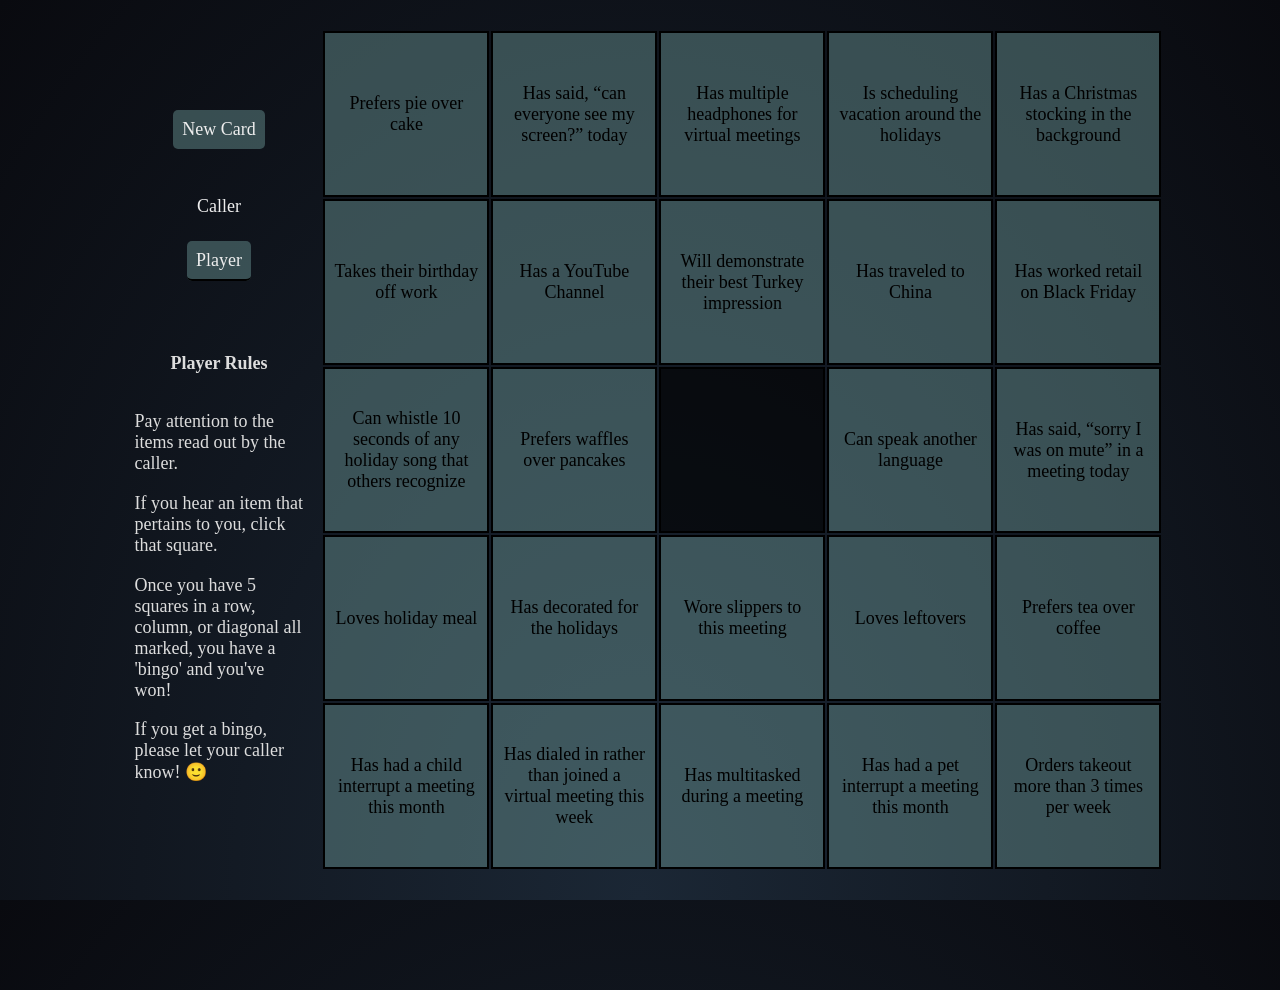
==== commit c975f012: "add favicon" ====
--- a/index.html
+++ b/index.html
@@ -1,6 +1,7 @@
 <!DOCTYPE html>
 <html>
   <head>
+     <link rel="shortcut icon" type="image/x-icon" href="favicon.ico">
     <meta charset="UTF-8">
     <title>Bellevue Bingo!</title>
     <script src="bingo.js"></script>
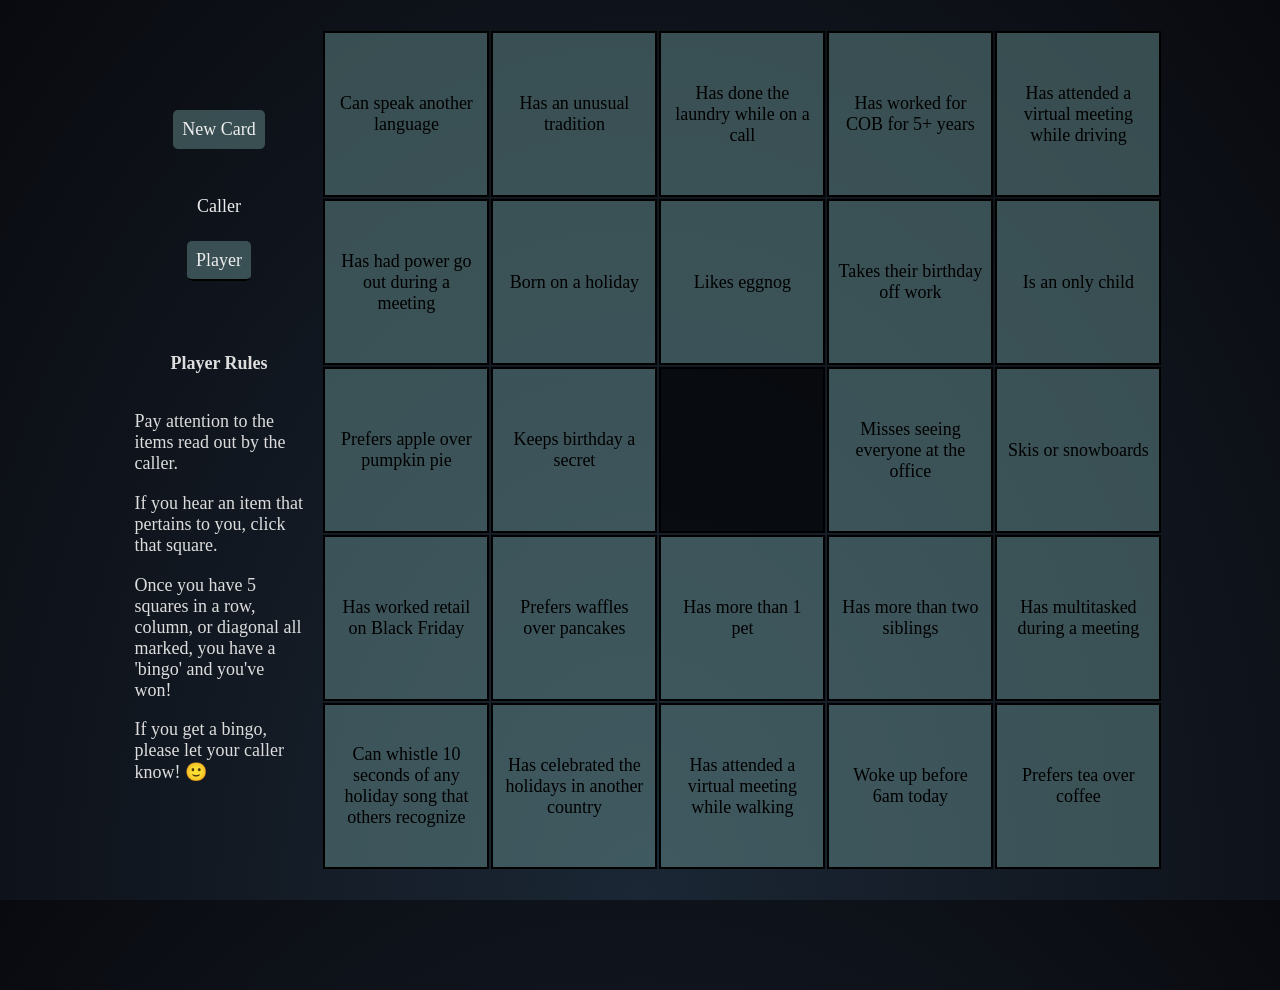
==== commit 4373afa8: "update bingo modal logic to just return to the game" ====
--- a/index.html
+++ b/index.html
@@ -46,7 +46,7 @@
       <div>
         <ol id='winning5'></ol>
         </br>
-        <p>[click to restart]</p>
+        <p>[click to return]</p>
       </div>
     </div>
     <div id="snow-wrapper">
--- a/bingo.css
+++ b/bingo.css
@@ -6,2603 +6,2603 @@
   border-radius: 50%;
 }
 .snow:nth-child(1) {
-  opacity: 0.0255;
-  transform: translate(20.7976vw, -10px) scale(0.9195);
-  animation: fall-1 10s -12s linear infinite;
+  opacity: 0.9461;
+  transform: translate(89.6703vw, -10px) scale(0.5709);
+  animation: fall-1 20s -17s linear infinite;
 }
 @keyframes fall-1 {
-  71.358% {
-    transform: translate(24.331vw, 71.358vh) scale(0.9195);
-  }
-  to {
-    transform: translate(22.5643vw, 100vh) scale(0.9195);
+  37.163% {
+    transform: translate(82.5167vw, 37.163vh) scale(0.5709);
+  }
+  to {
+    transform: translate(86.0935vw, 100vh) scale(0.5709);
   }
 }
 .snow:nth-child(2) {
-  opacity: 0.1146;
-  transform: translate(53.698vw, -10px) scale(0.6027);
-  animation: fall-2 20s -7s linear infinite;
+  opacity: 0.074;
+  transform: translate(80.9627vw, -10px) scale(0.3699);
+  animation: fall-2 10s -4s linear infinite;
 }
 @keyframes fall-2 {
-  56.088% {
-    transform: translate(58.9492vw, 56.088vh) scale(0.6027);
-  }
-  to {
-    transform: translate(56.3236vw, 100vh) scale(0.6027);
+  31.853% {
+    transform: translate(73.5949vw, 31.853vh) scale(0.3699);
+  }
+  to {
+    transform: translate(77.2788vw, 100vh) scale(0.3699);
   }
 }
 .snow:nth-child(3) {
-  opacity: 0.6725;
-  transform: translate(79.8087vw, -10px) scale(0.3388);
-  animation: fall-3 21s -18s linear infinite;
+  opacity: 0.4498;
+  transform: translate(7.9073vw, -10px) scale(0.0078);
+  animation: fall-3 28s -21s linear infinite;
 }
 @keyframes fall-3 {
-  76.87% {
-    transform: translate(87.1409vw, 76.87vh) scale(0.3388);
-  }
-  to {
-    transform: translate(83.4748vw, 100vh) scale(0.3388);
+  76.686% {
+    transform: translate(16.5129vw, 76.686vh) scale(0.0078);
+  }
+  to {
+    transform: translate(12.2101vw, 100vh) scale(0.0078);
   }
 }
 .snow:nth-child(4) {
-  opacity: 0.4066;
-  transform: translate(19.2972vw, -10px) scale(0.0682);
-  animation: fall-4 10s -17s linear infinite;
+  opacity: 0.0595;
+  transform: translate(11.7194vw, -10px) scale(0.1272);
+  animation: fall-4 11s -21s linear infinite;
 }
 @keyframes fall-4 {
-  43.92% {
-    transform: translate(25.0338vw, 43.92vh) scale(0.0682);
-  }
-  to {
-    transform: translate(22.1655vw, 100vh) scale(0.0682);
+  43.878% {
+    transform: translate(18.851vw, 43.878vh) scale(0.1272);
+  }
+  to {
+    transform: translate(15.2852vw, 100vh) scale(0.1272);
   }
 }
 .snow:nth-child(5) {
-  opacity: 0.4695;
-  transform: translate(60.4238vw, -10px) scale(0.9419);
-  animation: fall-5 28s -16s linear infinite;
+  opacity: 0.5499;
+  transform: translate(76.1007vw, -10px) scale(0.5007);
+  animation: fall-5 30s -25s linear infinite;
 }
 @keyframes fall-5 {
-  36.022% {
-    transform: translate(66.3756vw, 36.022vh) scale(0.9419);
-  }
-  to {
-    transform: translate(63.3997vw, 100vh) scale(0.9419);
+  48.557% {
+    transform: translate(78.1479vw, 48.557vh) scale(0.5007);
+  }
+  to {
+    transform: translate(77.1243vw, 100vh) scale(0.5007);
   }
 }
 .snow:nth-child(6) {
-  opacity: 0.1988;
-  transform: translate(95.3594vw, -10px) scale(0.3034);
-  animation: fall-6 25s -29s linear infinite;
+  opacity: 0.6059;
+  transform: translate(29.9178vw, -10px) scale(0.1098);
+  animation: fall-6 27s -20s linear infinite;
 }
 @keyframes fall-6 {
-  52.645% {
-    transform: translate(93.9072vw, 52.645vh) scale(0.3034);
-  }
-  to {
-    transform: translate(94.6333vw, 100vh) scale(0.3034);
+  37.215% {
+    transform: translate(36.3276vw, 37.215vh) scale(0.1098);
+  }
+  to {
+    transform: translate(33.1227vw, 100vh) scale(0.1098);
   }
 }
 .snow:nth-child(7) {
-  opacity: 0.84;
-  transform: translate(94.8189vw, -10px) scale(0.7349);
-  animation: fall-7 13s -8s linear infinite;
+  opacity: 0.5122;
+  transform: translate(20.6691vw, -10px) scale(0.5083);
+  animation: fall-7 30s -2s linear infinite;
 }
 @keyframes fall-7 {
-  45.151% {
-    transform: translate(93.3853vw, 45.151vh) scale(0.7349);
-  }
-  to {
-    transform: translate(94.1021vw, 100vh) scale(0.7349);
+  62.692% {
+    transform: translate(16.7048vw, 62.692vh) scale(0.5083);
+  }
+  to {
+    transform: translate(18.68695vw, 100vh) scale(0.5083);
   }
 }
 .snow:nth-child(8) {
-  opacity: 0.9616;
-  transform: translate(10.1406vw, -10px) scale(0.3135);
-  animation: fall-8 17s -19s linear infinite;
+  opacity: 0.1349;
+  transform: translate(54.0182vw, -10px) scale(0.0641);
+  animation: fall-8 25s -7s linear infinite;
 }
 @keyframes fall-8 {
-  66.631% {
-    transform: translate(7.4765vw, 66.631vh) scale(0.3135);
-  }
-  to {
-    transform: translate(8.80855vw, 100vh) scale(0.3135);
+  64.504% {
+    transform: translate(63.0446vw, 64.504vh) scale(0.0641);
+  }
+  to {
+    transform: translate(58.5314vw, 100vh) scale(0.0641);
   }
 }
 .snow:nth-child(9) {
-  opacity: 0.5387;
-  transform: translate(51.6233vw, -10px) scale(0.4294);
-  animation: fall-9 22s -12s linear infinite;
+  opacity: 0.2769;
+  transform: translate(29.5154vw, -10px) scale(0.7581);
+  animation: fall-9 17s -3s linear infinite;
 }
 @keyframes fall-9 {
-  76.107% {
-    transform: translate(58.1561vw, 76.107vh) scale(0.4294);
-  }
-  to {
-    transform: translate(54.8897vw, 100vh) scale(0.4294);
+  78.77% {
+    transform: translate(25.7965vw, 78.77vh) scale(0.7581);
+  }
+  to {
+    transform: translate(27.65595vw, 100vh) scale(0.7581);
   }
 }
 .snow:nth-child(10) {
-  opacity: 0.3277;
-  transform: translate(58.4015vw, -10px) scale(0.7995);
-  animation: fall-10 25s -5s linear infinite;
+  opacity: 0.4533;
+  transform: translate(83.0026vw, -10px) scale(0.0798);
+  animation: fall-10 12s -20s linear infinite;
 }
 @keyframes fall-10 {
-  58.99% {
-    transform: translate(67.8812vw, 58.99vh) scale(0.7995);
-  }
-  to {
-    transform: translate(63.14135vw, 100vh) scale(0.7995);
+  79.503% {
+    transform: translate(73.9979vw, 79.503vh) scale(0.0798);
+  }
+  to {
+    transform: translate(78.50025vw, 100vh) scale(0.0798);
   }
 }
 .snow:nth-child(11) {
-  opacity: 0.9377;
-  transform: translate(37.5653vw, -10px) scale(0.7654);
-  animation: fall-11 14s -13s linear infinite;
+  opacity: 0.7877;
+  transform: translate(77.6192vw, -10px) scale(0.9236);
+  animation: fall-11 23s -2s linear infinite;
 }
 @keyframes fall-11 {
-  36.438% {
-    transform: translate(42.8347vw, 36.438vh) scale(0.7654);
-  }
-  to {
-    transform: translate(40.2vw, 100vh) scale(0.7654);
+  30.001% {
+    transform: translate(78.2532vw, 30.001vh) scale(0.9236);
+  }
+  to {
+    transform: translate(77.9362vw, 100vh) scale(0.9236);
   }
 }
 .snow:nth-child(12) {
-  opacity: 0.5969;
-  transform: translate(96.9825vw, -10px) scale(0.8597);
-  animation: fall-12 21s -30s linear infinite;
+  opacity: 0.6248;
+  transform: translate(59.6169vw, -10px) scale(0.1593);
+  animation: fall-12 28s -17s linear infinite;
 }
 @keyframes fall-12 {
-  45.274% {
-    transform: translate(98.3921vw, 45.274vh) scale(0.8597);
-  }
-  to {
-    transform: translate(97.6873vw, 100vh) scale(0.8597);
+  56.556% {
+    transform: translate(60.8731vw, 56.556vh) scale(0.1593);
+  }
+  to {
+    transform: translate(60.245vw, 100vh) scale(0.1593);
   }
 }
 .snow:nth-child(13) {
-  opacity: 0.9741;
-  transform: translate(14.6343vw, -10px) scale(0.8734);
-  animation: fall-13 22s -14s linear infinite;
+  opacity: 0.4124;
+  transform: translate(87.2998vw, -10px) scale(0.8706);
+  animation: fall-13 24s -15s linear infinite;
 }
 @keyframes fall-13 {
-  60.677% {
-    transform: translate(15.7176vw, 60.677vh) scale(0.8734);
-  }
-  to {
-    transform: translate(15.17595vw, 100vh) scale(0.8734);
+  37.314% {
+    transform: translate(92.0066vw, 37.314vh) scale(0.8706);
+  }
+  to {
+    transform: translate(89.6532vw, 100vh) scale(0.8706);
   }
 }
 .snow:nth-child(14) {
-  opacity: 0.2729;
-  transform: translate(62.1358vw, -10px) scale(0.8273);
-  animation: fall-14 22s -20s linear infinite;
+  opacity: 0.4422;
+  transform: translate(26.2647vw, -10px) scale(0.8018);
+  animation: fall-14 16s -22s linear infinite;
 }
 @keyframes fall-14 {
-  45.883% {
-    transform: translate(58.3452vw, 45.883vh) scale(0.8273);
-  }
-  to {
-    transform: translate(60.2405vw, 100vh) scale(0.8273);
+  46.731% {
+    transform: translate(23.4923vw, 46.731vh) scale(0.8018);
+  }
+  to {
+    transform: translate(24.8785vw, 100vh) scale(0.8018);
   }
 }
 .snow:nth-child(15) {
-  opacity: 0.0703;
-  transform: translate(0.9376vw, -10px) scale(0.8481);
-  animation: fall-15 29s -12s linear infinite;
+  opacity: 0.3257;
+  transform: translate(41.126vw, -10px) scale(0.0335);
+  animation: fall-15 26s -12s linear infinite;
 }
 @keyframes fall-15 {
-  62.429% {
-    transform: translate(2.4483vw, 62.429vh) scale(0.8481);
-  }
-  to {
-    transform: translate(1.69295vw, 100vh) scale(0.8481);
+  71.1% {
+    transform: translate(47.4379vw, 71.1vh) scale(0.0335);
+  }
+  to {
+    transform: translate(44.28195vw, 100vh) scale(0.0335);
   }
 }
 .snow:nth-child(16) {
-  opacity: 0.8873;
-  transform: translate(71.6553vw, -10px) scale(0.0953);
-  animation: fall-16 25s -27s linear infinite;
+  opacity: 0.5074;
+  transform: translate(44.9802vw, -10px) scale(0.0241);
+  animation: fall-16 26s -27s linear infinite;
 }
 @keyframes fall-16 {
-  57.434% {
-    transform: translate(67.9213vw, 57.434vh) scale(0.0953);
-  }
-  to {
-    transform: translate(69.7883vw, 100vh) scale(0.0953);
+  31.38% {
+    transform: translate(48.4484vw, 31.38vh) scale(0.0241);
+  }
+  to {
+    transform: translate(46.7143vw, 100vh) scale(0.0241);
   }
 }
 .snow:nth-child(17) {
-  opacity: 0.4853;
-  transform: translate(30.7811vw, -10px) scale(0.4753);
-  animation: fall-17 19s -25s linear infinite;
+  opacity: 0.0627;
+  transform: translate(14.8833vw, -10px) scale(0.9977);
+  animation: fall-17 18s -5s linear infinite;
 }
 @keyframes fall-17 {
-  68.688% {
-    transform: translate(21.3915vw, 68.688vh) scale(0.4753);
-  }
-  to {
-    transform: translate(26.0863vw, 100vh) scale(0.4753);
+  70.857% {
+    transform: translate(22.3384vw, 70.857vh) scale(0.9977);
+  }
+  to {
+    transform: translate(18.61085vw, 100vh) scale(0.9977);
   }
 }
 .snow:nth-child(18) {
-  opacity: 0.0768;
-  transform: translate(83.1999vw, -10px) scale(0.9383);
-  animation: fall-18 21s -16s linear infinite;
+  opacity: 0.3987;
+  transform: translate(16.8842vw, -10px) scale(0.5964);
+  animation: fall-18 12s -3s linear infinite;
 }
 @keyframes fall-18 {
-  78.479% {
-    transform: translate(74.9361vw, 78.479vh) scale(0.9383);
-  }
-  to {
-    transform: translate(79.068vw, 100vh) scale(0.9383);
+  58.36% {
+    transform: translate(11.2034vw, 58.36vh) scale(0.5964);
+  }
+  to {
+    transform: translate(14.0438vw, 100vh) scale(0.5964);
   }
 }
 .snow:nth-child(19) {
-  opacity: 0.1342;
-  transform: translate(51.107vw, -10px) scale(0.3482);
-  animation: fall-19 18s -28s linear infinite;
+  opacity: 0.6801;
+  transform: translate(97.2867vw, -10px) scale(0.0712);
+  animation: fall-19 20s -29s linear infinite;
 }
 @keyframes fall-19 {
-  66.37% {
-    transform: translate(57.6586vw, 66.37vh) scale(0.3482);
-  }
-  to {
-    transform: translate(54.3828vw, 100vh) scale(0.3482);
+  50.484% {
+    transform: translate(90.6074vw, 50.484vh) scale(0.0712);
+  }
+  to {
+    transform: translate(93.94705vw, 100vh) scale(0.0712);
   }
 }
 .snow:nth-child(20) {
-  opacity: 0.299;
-  transform: translate(0.2889vw, -10px) scale(0.2546);
-  animation: fall-20 15s -8s linear infinite;
+  opacity: 0.4502;
+  transform: translate(16.6069vw, -10px) scale(0.1358);
+  animation: fall-20 30s -29s linear infinite;
 }
 @keyframes fall-20 {
-  46.4% {
-    transform: translate(-1.2425vw, 46.4vh) scale(0.2546);
-  }
-  to {
-    transform: translate(-0.4768vw, 100vh) scale(0.2546);
+  73.525% {
+    transform: translate(23.0781vw, 73.525vh) scale(0.1358);
+  }
+  to {
+    transform: translate(19.8425vw, 100vh) scale(0.1358);
   }
 }
 .snow:nth-child(21) {
-  opacity: 0.0515;
-  transform: translate(58.0247vw, -10px) scale(0.843);
-  animation: fall-21 27s -22s linear infinite;
+  opacity: 0.3354;
+  transform: translate(88.8092vw, -10px) scale(0.9637);
+  animation: fall-21 11s -19s linear infinite;
 }
 @keyframes fall-21 {
-  58.429% {
-    transform: translate(63.7483vw, 58.429vh) scale(0.843);
-  }
-  to {
-    transform: translate(60.8865vw, 100vh) scale(0.843);
+  56.332% {
+    transform: translate(85.525vw, 56.332vh) scale(0.9637);
+  }
+  to {
+    transform: translate(87.1671vw, 100vh) scale(0.9637);
   }
 }
 .snow:nth-child(22) {
-  opacity: 0.731;
-  transform: translate(34.4525vw, -10px) scale(0.1354);
-  animation: fall-22 15s -11s linear infinite;
+  opacity: 0.5745;
+  transform: translate(87.3203vw, -10px) scale(0.6329);
+  animation: fall-22 10s -30s linear infinite;
 }
 @keyframes fall-22 {
-  61.771% {
-    transform: translate(26.4753vw, 61.771vh) scale(0.1354);
-  }
-  to {
-    transform: translate(30.4639vw, 100vh) scale(0.1354);
+  59.185% {
+    transform: translate(90.9876vw, 59.185vh) scale(0.6329);
+  }
+  to {
+    transform: translate(89.15395vw, 100vh) scale(0.6329);
   }
 }
 .snow:nth-child(23) {
-  opacity: 0.613;
-  transform: translate(8.4259vw, -10px) scale(0.7127);
-  animation: fall-23 30s -29s linear infinite;
+  opacity: 0.2254;
+  transform: translate(48.7843vw, -10px) scale(0.5081);
+  animation: fall-23 15s -5s linear infinite;
 }
 @keyframes fall-23 {
-  47.883% {
-    transform: translate(8.9703vw, 47.883vh) scale(0.7127);
-  }
-  to {
-    transform: translate(8.6981vw, 100vh) scale(0.7127);
+  43.016% {
+    transform: translate(40.8404vw, 43.016vh) scale(0.5081);
+  }
+  to {
+    transform: translate(44.81235vw, 100vh) scale(0.5081);
   }
 }
 .snow:nth-child(24) {
-  opacity: 0.2583;
-  transform: translate(83.1481vw, -10px) scale(0.5322);
-  animation: fall-24 20s -20s linear infinite;
+  opacity: 0.1447;
+  transform: translate(30.3161vw, -10px) scale(0.3972);
+  animation: fall-24 30s -5s linear infinite;
 }
 @keyframes fall-24 {
-  46.36% {
-    transform: translate(79.0983vw, 46.36vh) scale(0.5322);
-  }
-  to {
-    transform: translate(81.1232vw, 100vh) scale(0.5322);
+  76.731% {
+    transform: translate(27.1712vw, 76.731vh) scale(0.3972);
+  }
+  to {
+    transform: translate(28.74365vw, 100vh) scale(0.3972);
   }
 }
 .snow:nth-child(25) {
-  opacity: 0.3199;
-  transform: translate(25.2708vw, -10px) scale(0.3319);
-  animation: fall-25 18s -8s linear infinite;
+  opacity: 0.733;
+  transform: translate(15.2747vw, -10px) scale(0.5183);
+  animation: fall-25 14s -16s linear infinite;
 }
 @keyframes fall-25 {
-  68.923% {
-    transform: translate(23.5977vw, 68.923vh) scale(0.3319);
-  }
-  to {
-    transform: translate(24.43425vw, 100vh) scale(0.3319);
+  53.518% {
+    transform: translate(11.9347vw, 53.518vh) scale(0.5183);
+  }
+  to {
+    transform: translate(13.6047vw, 100vh) scale(0.5183);
   }
 }
 .snow:nth-child(26) {
-  opacity: 0.7325;
-  transform: translate(4.5597vw, -10px) scale(0.3444);
-  animation: fall-26 28s -1s linear infinite;
+  opacity: 0.0842;
+  transform: translate(85.9106vw, -10px) scale(0.7175);
+  animation: fall-26 22s -30s linear infinite;
 }
 @keyframes fall-26 {
-  57.221% {
-    transform: translate(-3.0217vw, 57.221vh) scale(0.3444);
-  }
-  to {
-    transform: translate(0.769vw, 100vh) scale(0.3444);
+  73.396% {
+    transform: translate(91.9993vw, 73.396vh) scale(0.7175);
+  }
+  to {
+    transform: translate(88.95495vw, 100vh) scale(0.7175);
   }
 }
 .snow:nth-child(27) {
-  opacity: 0.4831;
-  transform: translate(41.9762vw, -10px) scale(0.6763);
-  animation: fall-27 30s -29s linear infinite;
+  opacity: 0.1051;
+  transform: translate(95.3214vw, -10px) scale(0.2244);
+  animation: fall-27 13s -24s linear infinite;
 }
 @keyframes fall-27 {
-  33.927% {
-    transform: translate(42.4825vw, 33.927vh) scale(0.6763);
-  }
-  to {
-    transform: translate(42.22935vw, 100vh) scale(0.6763);
+  63.221% {
+    transform: translate(96.8176vw, 63.221vh) scale(0.2244);
+  }
+  to {
+    transform: translate(96.0695vw, 100vh) scale(0.2244);
   }
 }
 .snow:nth-child(28) {
-  opacity: 0.7361;
-  transform: translate(14.6082vw, -10px) scale(0.108);
-  animation: fall-28 28s -17s linear infinite;
+  opacity: 0.5243;
+  transform: translate(0.3452vw, -10px) scale(0.2221);
+  animation: fall-28 22s -19s linear infinite;
 }
 @keyframes fall-28 {
-  54.412% {
-    transform: translate(23.496vw, 54.412vh) scale(0.108);
-  }
-  to {
-    transform: translate(19.0521vw, 100vh) scale(0.108);
+  49.232% {
+    transform: translate(-6.5751vw, 49.232vh) scale(0.2221);
+  }
+  to {
+    transform: translate(-3.11495vw, 100vh) scale(0.2221);
   }
 }
 .snow:nth-child(29) {
-  opacity: 0.746;
-  transform: translate(17.9119vw, -10px) scale(0.0368);
-  animation: fall-29 11s -15s linear infinite;
+  opacity: 0.7114;
+  transform: translate(27.3014vw, -10px) scale(0.3599);
+  animation: fall-29 11s -16s linear infinite;
 }
 @keyframes fall-29 {
-  74.543% {
-    transform: translate(19.9456vw, 74.543vh) scale(0.0368);
-  }
-  to {
-    transform: translate(18.92875vw, 100vh) scale(0.0368);
+  59.407% {
+    transform: translate(26.5059vw, 59.407vh) scale(0.3599);
+  }
+  to {
+    transform: translate(26.90365vw, 100vh) scale(0.3599);
   }
 }
 .snow:nth-child(30) {
-  opacity: 0.5254;
-  transform: translate(25.7141vw, -10px) scale(0.3035);
-  animation: fall-30 18s -18s linear infinite;
+  opacity: 0.7569;
+  transform: translate(17.5939vw, -10px) scale(0.599);
+  animation: fall-30 10s -9s linear infinite;
 }
 @keyframes fall-30 {
-  32.943% {
-    transform: translate(23.6771vw, 32.943vh) scale(0.3035);
-  }
-  to {
-    transform: translate(24.6956vw, 100vh) scale(0.3035);
+  56.112% {
+    transform: translate(21.4415vw, 56.112vh) scale(0.599);
+  }
+  to {
+    transform: translate(19.5177vw, 100vh) scale(0.599);
   }
 }
 .snow:nth-child(31) {
-  opacity: 0.9942;
-  transform: translate(35.8096vw, -10px) scale(0.7265);
-  animation: fall-31 12s -26s linear infinite;
+  opacity: 0.7205;
+  transform: translate(50.3446vw, -10px) scale(0.7193);
+  animation: fall-31 18s -29s linear infinite;
 }
 @keyframes fall-31 {
-  56.35% {
-    transform: translate(27.5154vw, 56.35vh) scale(0.7265);
-  }
-  to {
-    transform: translate(31.6625vw, 100vh) scale(0.7265);
+  56.963% {
+    transform: translate(45.579vw, 56.963vh) scale(0.7193);
+  }
+  to {
+    transform: translate(47.9618vw, 100vh) scale(0.7193);
   }
 }
 .snow:nth-child(32) {
-  opacity: 0.7844;
-  transform: translate(48.3522vw, -10px) scale(0.203);
-  animation: fall-32 17s -16s linear infinite;
+  opacity: 0.0955;
+  transform: translate(37.0565vw, -10px) scale(0.8292);
+  animation: fall-32 30s -21s linear infinite;
 }
 @keyframes fall-32 {
-  54.489% {
-    transform: translate(52.6744vw, 54.489vh) scale(0.203);
-  }
-  to {
-    transform: translate(50.5133vw, 100vh) scale(0.203);
+  71.277% {
+    transform: translate(40.1593vw, 71.277vh) scale(0.8292);
+  }
+  to {
+    transform: translate(38.6079vw, 100vh) scale(0.8292);
   }
 }
 .snow:nth-child(33) {
-  opacity: 0.8585;
-  transform: translate(51.1115vw, -10px) scale(0.8247);
-  animation: fall-33 22s -10s linear infinite;
+  opacity: 0.7424;
+  transform: translate(96.0096vw, -10px) scale(0.3294);
+  animation: fall-33 21s -27s linear infinite;
 }
 @keyframes fall-33 {
-  44.027% {
-    transform: translate(42.8162vw, 44.027vh) scale(0.8247);
-  }
-  to {
-    transform: translate(46.96385vw, 100vh) scale(0.8247);
+  72.342% {
+    transform: translate(90.2889vw, 72.342vh) scale(0.3294);
+  }
+  to {
+    transform: translate(93.14925vw, 100vh) scale(0.3294);
   }
 }
 .snow:nth-child(34) {
-  opacity: 0.9182;
-  transform: translate(90.4958vw, -10px) scale(0.3397);
-  animation: fall-34 19s -29s linear infinite;
+  opacity: 0.7432;
+  transform: translate(13.4341vw, -10px) scale(0.8605);
+  animation: fall-34 19s -26s linear infinite;
 }
 @keyframes fall-34 {
-  76.088% {
-    transform: translate(83.793vw, 76.088vh) scale(0.3397);
-  }
-  to {
-    transform: translate(87.1444vw, 100vh) scale(0.3397);
+  32.401% {
+    transform: translate(3.5548vw, 32.401vh) scale(0.8605);
+  }
+  to {
+    transform: translate(8.49445vw, 100vh) scale(0.8605);
   }
 }
 .snow:nth-child(35) {
-  opacity: 0.8626;
-  transform: translate(75.5915vw, -10px) scale(0.5462);
-  animation: fall-35 28s -4s linear infinite;
+  opacity: 0.776;
+  transform: translate(83.8276vw, -10px) scale(0.4606);
+  animation: fall-35 22s -12s linear infinite;
 }
 @keyframes fall-35 {
-  55.633% {
-    transform: translate(67.6033vw, 55.633vh) scale(0.5462);
-  }
-  to {
-    transform: translate(71.5974vw, 100vh) scale(0.5462);
+  71.662% {
+    transform: translate(82.8281vw, 71.662vh) scale(0.4606);
+  }
+  to {
+    transform: translate(83.32785vw, 100vh) scale(0.4606);
   }
 }
 .snow:nth-child(36) {
-  opacity: 0.2123;
-  transform: translate(83.3745vw, -10px) scale(0.6766);
-  animation: fall-36 22s -8s linear infinite;
+  opacity: 0.8518;
+  transform: translate(40.7402vw, -10px) scale(0.1689);
+  animation: fall-36 16s -9s linear infinite;
 }
 @keyframes fall-36 {
-  56.368% {
-    transform: translate(81.691vw, 56.368vh) scale(0.6766);
-  }
-  to {
-    transform: translate(82.53275vw, 100vh) scale(0.6766);
+  67.53% {
+    transform: translate(34.1375vw, 67.53vh) scale(0.1689);
+  }
+  to {
+    transform: translate(37.43885vw, 100vh) scale(0.1689);
   }
 }
 .snow:nth-child(37) {
-  opacity: 0.5674;
-  transform: translate(32.8233vw, -10px) scale(0.2039);
-  animation: fall-37 22s -20s linear infinite;
+  opacity: 0.2178;
+  transform: translate(34.9099vw, -10px) scale(0.3334);
+  animation: fall-37 23s -24s linear infinite;
 }
 @keyframes fall-37 {
-  30.333% {
-    transform: translate(28.4753vw, 30.333vh) scale(0.2039);
-  }
-  to {
-    transform: translate(30.6493vw, 100vh) scale(0.2039);
+  39.716% {
+    transform: translate(36.0143vw, 39.716vh) scale(0.3334);
+  }
+  to {
+    transform: translate(35.4621vw, 100vh) scale(0.3334);
   }
 }
 .snow:nth-child(38) {
-  opacity: 0.6172;
-  transform: translate(28.0984vw, -10px) scale(0.2978);
-  animation: fall-38 28s -15s linear infinite;
+  opacity: 0.0576;
+  transform: translate(11.7744vw, -10px) scale(0.2208);
+  animation: fall-38 22s -26s linear infinite;
 }
 @keyframes fall-38 {
-  47.981% {
-    transform: translate(18.3424vw, 47.981vh) scale(0.2978);
-  }
-  to {
-    transform: translate(23.2204vw, 100vh) scale(0.2978);
+  45.674% {
+    transform: translate(12.547vw, 45.674vh) scale(0.2208);
+  }
+  to {
+    transform: translate(12.1607vw, 100vh) scale(0.2208);
   }
 }
 .snow:nth-child(39) {
-  opacity: 0.5818;
-  transform: translate(26.4295vw, -10px) scale(0.0317);
-  animation: fall-39 17s -23s linear infinite;
+  opacity: 0.807;
+  transform: translate(40.5651vw, -10px) scale(0.1151);
+  animation: fall-39 18s -17s linear infinite;
 }
 @keyframes fall-39 {
-  68.659% {
-    transform: translate(36.3882vw, 68.659vh) scale(0.0317);
-  }
-  to {
-    transform: translate(31.40885vw, 100vh) scale(0.0317);
+  30.351% {
+    transform: translate(41.3773vw, 30.351vh) scale(0.1151);
+  }
+  to {
+    transform: translate(40.9712vw, 100vh) scale(0.1151);
   }
 }
 .snow:nth-child(40) {
-  opacity: 0.6224;
-  transform: translate(20.2265vw, -10px) scale(0.8331);
-  animation: fall-40 20s -4s linear infinite;
+  opacity: 0.0947;
+  transform: translate(19.017vw, -10px) scale(0.212);
+  animation: fall-40 29s -9s linear infinite;
 }
 @keyframes fall-40 {
-  46.971% {
-    transform: translate(17.5822vw, 46.971vh) scale(0.8331);
-  }
-  to {
-    transform: translate(18.90435vw, 100vh) scale(0.8331);
+  52.087% {
+    transform: translate(14.799vw, 52.087vh) scale(0.212);
+  }
+  to {
+    transform: translate(16.908vw, 100vh) scale(0.212);
   }
 }
 .snow:nth-child(41) {
-  opacity: 0.3727;
-  transform: translate(79.5937vw, -10px) scale(0.024);
-  animation: fall-41 18s -20s linear infinite;
+  opacity: 0.9531;
+  transform: translate(99.5131vw, -10px) scale(0.1571);
+  animation: fall-41 17s -11s linear infinite;
 }
 @keyframes fall-41 {
-  76.031% {
-    transform: translate(85.3068vw, 76.031vh) scale(0.024);
-  }
-  to {
-    transform: translate(82.45025vw, 100vh) scale(0.024);
+  71.676% {
+    transform: translate(89.8568vw, 71.676vh) scale(0.1571);
+  }
+  to {
+    transform: translate(94.68495vw, 100vh) scale(0.1571);
   }
 }
 .snow:nth-child(42) {
-  opacity: 0.1708;
-  transform: translate(89.4484vw, -10px) scale(0.5485);
-  animation: fall-42 28s -13s linear infinite;
+  opacity: 0.059;
+  transform: translate(8.2956vw, -10px) scale(0.2616);
+  animation: fall-42 23s -13s linear infinite;
 }
 @keyframes fall-42 {
-  60.168% {
-    transform: translate(84.0444vw, 60.168vh) scale(0.5485);
-  }
-  to {
-    transform: translate(86.7464vw, 100vh) scale(0.5485);
+  59.521% {
+    transform: translate(2.6572vw, 59.521vh) scale(0.2616);
+  }
+  to {
+    transform: translate(5.4764vw, 100vh) scale(0.2616);
   }
 }
 .snow:nth-child(43) {
-  opacity: 0.9331;
-  transform: translate(26.636vw, -10px) scale(0.6111);
-  animation: fall-43 26s -18s linear infinite;
+  opacity: 0.2862;
+  transform: translate(66.919vw, -10px) scale(0.3949);
+  animation: fall-43 28s -9s linear infinite;
 }
 @keyframes fall-43 {
-  40.12% {
-    transform: translate(30.2867vw, 40.12vh) scale(0.6111);
-  }
-  to {
-    transform: translate(28.46135vw, 100vh) scale(0.6111);
+  40.661% {
+    transform: translate(62.3647vw, 40.661vh) scale(0.3949);
+  }
+  to {
+    transform: translate(64.64185vw, 100vh) scale(0.3949);
   }
 }
 .snow:nth-child(44) {
-  opacity: 0.3356;
-  transform: translate(92.0773vw, -10px) scale(0.7615);
-  animation: fall-44 23s -7s linear infinite;
+  opacity: 0.8476;
+  transform: translate(83.4412vw, -10px) scale(0.3376);
+  animation: fall-44 20s -12s linear infinite;
 }
 @keyframes fall-44 {
-  79.566% {
-    transform: translate(94.8898vw, 79.566vh) scale(0.7615);
-  }
-  to {
-    transform: translate(93.48355vw, 100vh) scale(0.7615);
+  69.576% {
+    transform: translate(85.2056vw, 69.576vh) scale(0.3376);
+  }
+  to {
+    transform: translate(84.3234vw, 100vh) scale(0.3376);
   }
 }
 .snow:nth-child(45) {
-  opacity: 0.693;
-  transform: translate(44.4727vw, -10px) scale(0.427);
-  animation: fall-45 29s -29s linear infinite;
+  opacity: 0.3258;
+  transform: translate(60.7647vw, -10px) scale(0.4965);
+  animation: fall-45 20s -25s linear infinite;
 }
 @keyframes fall-45 {
-  56.282% {
-    transform: translate(35.8661vw, 56.282vh) scale(0.427);
-  }
-  to {
-    transform: translate(40.1694vw, 100vh) scale(0.427);
+  75.412% {
+    transform: translate(60.9746vw, 75.412vh) scale(0.4965);
+  }
+  to {
+    transform: translate(60.86965vw, 100vh) scale(0.4965);
   }
 }
 .snow:nth-child(46) {
-  opacity: 0.2405;
-  transform: translate(82.2927vw, -10px) scale(0.992);
-  animation: fall-46 17s -23s linear infinite;
+  opacity: 0.6938;
+  transform: translate(12.6129vw, -10px) scale(0.4516);
+  animation: fall-46 13s -18s linear infinite;
 }
 @keyframes fall-46 {
-  39.867% {
-    transform: translate(77.1197vw, 39.867vh) scale(0.992);
-  }
-  to {
-    transform: translate(79.7062vw, 100vh) scale(0.992);
+  45.384% {
+    transform: translate(11.2528vw, 45.384vh) scale(0.4516);
+  }
+  to {
+    transform: translate(11.93285vw, 100vh) scale(0.4516);
   }
 }
 .snow:nth-child(47) {
-  opacity: 0.3201;
-  transform: translate(83.2052vw, -10px) scale(0.4928);
-  animation: fall-47 14s -2s linear infinite;
+  opacity: 0.4224;
+  transform: translate(65.975vw, -10px) scale(0.3194);
+  animation: fall-47 16s -1s linear infinite;
 }
 @keyframes fall-47 {
-  71.914% {
-    transform: translate(87.5374vw, 71.914vh) scale(0.4928);
-  }
-  to {
-    transform: translate(85.3713vw, 100vh) scale(0.4928);
+  36.148% {
+    transform: translate(75.4136vw, 36.148vh) scale(0.3194);
+  }
+  to {
+    transform: translate(70.6943vw, 100vh) scale(0.3194);
   }
 }
 .snow:nth-child(48) {
-  opacity: 0.3171;
-  transform: translate(65.7957vw, -10px) scale(0.086);
-  animation: fall-48 16s -10s linear infinite;
+  opacity: 0.541;
+  transform: translate(96.0628vw, -10px) scale(0.1937);
+  animation: fall-48 21s -25s linear infinite;
 }
 @keyframes fall-48 {
-  58.375% {
-    transform: translate(60.1436vw, 58.375vh) scale(0.086);
-  }
-  to {
-    transform: translate(62.96965vw, 100vh) scale(0.086);
+  59.095% {
+    transform: translate(98.4989vw, 59.095vh) scale(0.1937);
+  }
+  to {
+    transform: translate(97.28085vw, 100vh) scale(0.1937);
   }
 }
 .snow:nth-child(49) {
-  opacity: 0.8222;
-  transform: translate(89.41vw, -10px) scale(0.645);
-  animation: fall-49 14s -24s linear infinite;
+  opacity: 0.7964;
+  transform: translate(5.9693vw, -10px) scale(0.9505);
+  animation: fall-49 15s -27s linear infinite;
 }
 @keyframes fall-49 {
-  52.348% {
-    transform: translate(91.4187vw, 52.348vh) scale(0.645);
-  }
-  to {
-    transform: translate(90.41435vw, 100vh) scale(0.645);
+  32.81% {
+    transform: translate(8.9203vw, 32.81vh) scale(0.9505);
+  }
+  to {
+    transform: translate(7.4448vw, 100vh) scale(0.9505);
   }
 }
 .snow:nth-child(50) {
-  opacity: 0.2809;
-  transform: translate(53.9939vw, -10px) scale(0.0359);
-  animation: fall-50 27s -4s linear infinite;
+  opacity: 0.7027;
+  transform: translate(76.3343vw, -10px) scale(0.481);
+  animation: fall-50 30s -28s linear infinite;
 }
 @keyframes fall-50 {
-  59.514% {
-    transform: translate(57.9008vw, 59.514vh) scale(0.0359);
-  }
-  to {
-    transform: translate(55.94735vw, 100vh) scale(0.0359);
+  54.23% {
+    transform: translate(67.7607vw, 54.23vh) scale(0.481);
+  }
+  to {
+    transform: translate(72.0475vw, 100vh) scale(0.481);
   }
 }
 .snow:nth-child(51) {
-  opacity: 0.3331;
-  transform: translate(76.642vw, -10px) scale(0.902);
-  animation: fall-51 28s -13s linear infinite;
+  opacity: 0.1668;
+  transform: translate(80.0356vw, -10px) scale(0.6977);
+  animation: fall-51 14s -6s linear infinite;
 }
 @keyframes fall-51 {
-  31.749% {
-    transform: translate(74.4475vw, 31.749vh) scale(0.902);
-  }
-  to {
-    transform: translate(75.54475vw, 100vh) scale(0.902);
+  73.747% {
+    transform: translate(74.4008vw, 73.747vh) scale(0.6977);
+  }
+  to {
+    transform: translate(77.2182vw, 100vh) scale(0.6977);
   }
 }
 .snow:nth-child(52) {
-  opacity: 0.2682;
-  transform: translate(37.6809vw, -10px) scale(0.4568);
-  animation: fall-52 20s -5s linear infinite;
+  opacity: 0.141;
+  transform: translate(76.6831vw, -10px) scale(0.9959);
+  animation: fall-52 12s -19s linear infinite;
 }
 @keyframes fall-52 {
-  51.495% {
-    transform: translate(44.8396vw, 51.495vh) scale(0.4568);
-  }
-  to {
-    transform: translate(41.26025vw, 100vh) scale(0.4568);
+  45.148% {
+    transform: translate(71.237vw, 45.148vh) scale(0.9959);
+  }
+  to {
+    transform: translate(73.96005vw, 100vh) scale(0.9959);
   }
 }
 .snow:nth-child(53) {
-  opacity: 0.1851;
-  transform: translate(54.1925vw, -10px) scale(0.6101);
-  animation: fall-53 13s -21s linear infinite;
+  opacity: 0.4477;
+  transform: translate(63.9719vw, -10px) scale(0.037);
+  animation: fall-53 30s -4s linear infinite;
 }
 @keyframes fall-53 {
-  58.093% {
-    transform: translate(64.0285vw, 58.093vh) scale(0.6101);
-  }
-  to {
-    transform: translate(59.1105vw, 100vh) scale(0.6101);
+  54.604% {
+    transform: translate(58.5238vw, 54.604vh) scale(0.037);
+  }
+  to {
+    transform: translate(61.24785vw, 100vh) scale(0.037);
   }
 }
 .snow:nth-child(54) {
-  opacity: 0.4472;
-  transform: translate(15.0712vw, -10px) scale(0.2112);
-  animation: fall-54 17s -19s linear infinite;
+  opacity: 0.8451;
+  transform: translate(59.7646vw, -10px) scale(0.5092);
+  animation: fall-54 21s -10s linear infinite;
 }
 @keyframes fall-54 {
-  54.125% {
-    transform: translate(15.4463vw, 54.125vh) scale(0.2112);
-  }
-  to {
-    transform: translate(15.25875vw, 100vh) scale(0.2112);
+  35.341% {
+    transform: translate(52.4212vw, 35.341vh) scale(0.5092);
+  }
+  to {
+    transform: translate(56.0929vw, 100vh) scale(0.5092);
   }
 }
 .snow:nth-child(55) {
-  opacity: 0.7245;
-  transform: translate(92.5765vw, -10px) scale(0.8499);
-  animation: fall-55 23s -23s linear infinite;
+  opacity: 0.5748;
+  transform: translate(32.7094vw, -10px) scale(0.3489);
+  animation: fall-55 19s -29s linear infinite;
 }
 @keyframes fall-55 {
-  57.415% {
-    transform: translate(86.8703vw, 57.415vh) scale(0.8499);
-  }
-  to {
-    transform: translate(89.7234vw, 100vh) scale(0.8499);
+  36.802% {
+    transform: translate(34.6444vw, 36.802vh) scale(0.3489);
+  }
+  to {
+    transform: translate(33.6769vw, 100vh) scale(0.3489);
   }
 }
 .snow:nth-child(56) {
-  opacity: 0.9866;
-  transform: translate(17.5356vw, -10px) scale(0.3985);
-  animation: fall-56 18s -18s linear infinite;
+  opacity: 0.1461;
+  transform: translate(6.4547vw, -10px) scale(0.1753);
+  animation: fall-56 16s -12s linear infinite;
 }
 @keyframes fall-56 {
-  45.176% {
-    transform: translate(17.2894vw, 45.176vh) scale(0.3985);
-  }
-  to {
-    transform: translate(17.4125vw, 100vh) scale(0.3985);
+  62.988% {
+    transform: translate(7.5303vw, 62.988vh) scale(0.1753);
+  }
+  to {
+    transform: translate(6.9925vw, 100vh) scale(0.1753);
   }
 }
 .snow:nth-child(57) {
-  opacity: 0.109;
-  transform: translate(73.5163vw, -10px) scale(0.9507);
-  animation: fall-57 22s -25s linear infinite;
+  opacity: 0.8226;
+  transform: translate(12.5966vw, -10px) scale(0.7219);
+  animation: fall-57 25s -10s linear infinite;
 }
 @keyframes fall-57 {
-  33.321% {
-    transform: translate(77.6473vw, 33.321vh) scale(0.9507);
-  }
-  to {
-    transform: translate(75.5818vw, 100vh) scale(0.9507);
+  73.554% {
+    transform: translate(4.651vw, 73.554vh) scale(0.7219);
+  }
+  to {
+    transform: translate(8.6238vw, 100vh) scale(0.7219);
   }
 }
 .snow:nth-child(58) {
-  opacity: 0.8648;
-  transform: translate(16.0102vw, -10px) scale(0.9014);
-  animation: fall-58 12s -7s linear infinite;
+  opacity: 0.8454;
+  transform: translate(80.3442vw, -10px) scale(0.0879);
+  animation: fall-58 24s -23s linear infinite;
 }
 @keyframes fall-58 {
-  67.376% {
-    transform: translate(6.6015vw, 67.376vh) scale(0.9014);
-  }
-  to {
-    transform: translate(11.30585vw, 100vh) scale(0.9014);
+  32.92% {
+    transform: translate(80.0383vw, 32.92vh) scale(0.0879);
+  }
+  to {
+    transform: translate(80.19125vw, 100vh) scale(0.0879);
   }
 }
 .snow:nth-child(59) {
-  opacity: 0.5131;
-  transform: translate(22.7556vw, -10px) scale(0.7313);
-  animation: fall-59 11s -2s linear infinite;
+  opacity: 0.6625;
+  transform: translate(5.0799vw, -10px) scale(0.2288);
+  animation: fall-59 11s -4s linear infinite;
 }
 @keyframes fall-59 {
-  34.7% {
-    transform: translate(13.5323vw, 34.7vh) scale(0.7313);
-  }
-  to {
-    transform: translate(18.14395vw, 100vh) scale(0.7313);
+  77.424% {
+    transform: translate(0.0095vw, 77.424vh) scale(0.2288);
+  }
+  to {
+    transform: translate(2.5447vw, 100vh) scale(0.2288);
   }
 }
 .snow:nth-child(60) {
-  opacity: 0.5695;
-  transform: translate(38.0752vw, -10px) scale(0.5826);
-  animation: fall-60 21s -8s linear infinite;
+  opacity: 0.4706;
+  transform: translate(85.4801vw, -10px) scale(0.0451);
+  animation: fall-60 14s -14s linear infinite;
 }
 @keyframes fall-60 {
-  54.429% {
-    transform: translate(44.2895vw, 54.429vh) scale(0.5826);
-  }
-  to {
-    transform: translate(41.18235vw, 100vh) scale(0.5826);
+  72.654% {
+    transform: translate(93.3351vw, 72.654vh) scale(0.0451);
+  }
+  to {
+    transform: translate(89.4076vw, 100vh) scale(0.0451);
   }
 }
 .snow:nth-child(61) {
-  opacity: 0.9702;
-  transform: translate(43.8999vw, -10px) scale(0.997);
-  animation: fall-61 13s -4s linear infinite;
+  opacity: 0.214;
+  transform: translate(44.8015vw, -10px) scale(0.2864);
+  animation: fall-61 21s -30s linear infinite;
 }
 @keyframes fall-61 {
-  54.637% {
-    transform: translate(40.0648vw, 54.637vh) scale(0.997);
-  }
-  to {
-    transform: translate(41.98235vw, 100vh) scale(0.997);
+  49.817% {
+    transform: translate(38.9062vw, 49.817vh) scale(0.2864);
+  }
+  to {
+    transform: translate(41.85385vw, 100vh) scale(0.2864);
   }
 }
 .snow:nth-child(62) {
-  opacity: 0.0736;
-  transform: translate(71.6991vw, -10px) scale(0.7932);
-  animation: fall-62 20s -1s linear infinite;
+  opacity: 0.1122;
+  transform: translate(26.7216vw, -10px) scale(0.0614);
+  animation: fall-62 10s -24s linear infinite;
 }
 @keyframes fall-62 {
-  48.528% {
-    transform: translate(75.8526vw, 48.528vh) scale(0.7932);
-  }
-  to {
-    transform: translate(73.77585vw, 100vh) scale(0.7932);
+  77.191% {
+    transform: translate(29.4111vw, 77.191vh) scale(0.0614);
+  }
+  to {
+    transform: translate(28.06635vw, 100vh) scale(0.0614);
   }
 }
 .snow:nth-child(63) {
-  opacity: 0.2886;
-  transform: translate(68.1361vw, -10px) scale(0.9797);
-  animation: fall-63 15s -8s linear infinite;
+  opacity: 0.917;
+  transform: translate(19.29vw, -10px) scale(0.183);
+  animation: fall-63 11s -4s linear infinite;
 }
 @keyframes fall-63 {
-  50.623% {
-    transform: translate(65.9399vw, 50.623vh) scale(0.9797);
-  }
-  to {
-    transform: translate(67.038vw, 100vh) scale(0.9797);
+  61.014% {
+    transform: translate(13.3796vw, 61.014vh) scale(0.183);
+  }
+  to {
+    transform: translate(16.3348vw, 100vh) scale(0.183);
   }
 }
 .snow:nth-child(64) {
-  opacity: 0.9728;
-  transform: translate(13.8397vw, -10px) scale(0.6391);
-  animation: fall-64 14s -20s linear infinite;
+  opacity: 0.3109;
+  transform: translate(89.8839vw, -10px) scale(0.9429);
+  animation: fall-64 19s -15s linear infinite;
 }
 @keyframes fall-64 {
-  74.574% {
-    transform: translate(11.6088vw, 74.574vh) scale(0.6391);
-  }
-  to {
-    transform: translate(12.72425vw, 100vh) scale(0.6391);
+  76.576% {
+    transform: translate(94.5742vw, 76.576vh) scale(0.9429);
+  }
+  to {
+    transform: translate(92.22905vw, 100vh) scale(0.9429);
   }
 }
 .snow:nth-child(65) {
-  opacity: 0.1578;
-  transform: translate(38.6167vw, -10px) scale(0.7022);
-  animation: fall-65 15s -16s linear infinite;
+  opacity: 0.2805;
+  transform: translate(41.0417vw, -10px) scale(0.4123);
+  animation: fall-65 19s -11s linear infinite;
 }
 @keyframes fall-65 {
-  54.201% {
-    transform: translate(48.1807vw, 54.201vh) scale(0.7022);
-  }
-  to {
-    transform: translate(43.3987vw, 100vh) scale(0.7022);
+  32.063% {
+    transform: translate(39.2937vw, 32.063vh) scale(0.4123);
+  }
+  to {
+    transform: translate(40.1677vw, 100vh) scale(0.4123);
   }
 }
 .snow:nth-child(66) {
-  opacity: 0.9397;
-  transform: translate(22.4499vw, -10px) scale(0.6211);
-  animation: fall-66 18s -12s linear infinite;
+  opacity: 0.2077;
+  transform: translate(15.9967vw, -10px) scale(0.9484);
+  animation: fall-66 26s -25s linear infinite;
 }
 @keyframes fall-66 {
-  73.319% {
-    transform: translate(12.9091vw, 73.319vh) scale(0.6211);
-  }
-  to {
-    transform: translate(17.6795vw, 100vh) scale(0.6211);
+  57.869% {
+    transform: translate(15.605vw, 57.869vh) scale(0.9484);
+  }
+  to {
+    transform: translate(15.80085vw, 100vh) scale(0.9484);
   }
 }
 .snow:nth-child(67) {
-  opacity: 0.8733;
-  transform: translate(79.9494vw, -10px) scale(0.2154);
-  animation: fall-67 13s -25s linear infinite;
+  opacity: 0.7056;
+  transform: translate(94.0118vw, -10px) scale(0.2856);
+  animation: fall-67 18s -19s linear infinite;
 }
 @keyframes fall-67 {
-  53.846% {
-    transform: translate(78.1787vw, 53.846vh) scale(0.2154);
-  }
-  to {
-    transform: translate(79.06405vw, 100vh) scale(0.2154);
+  54.13% {
+    transform: translate(87.7902vw, 54.13vh) scale(0.2856);
+  }
+  to {
+    transform: translate(90.901vw, 100vh) scale(0.2856);
   }
 }
 .snow:nth-child(68) {
-  opacity: 0.598;
-  transform: translate(3.5243vw, -10px) scale(0.5066);
-  animation: fall-68 16s -7s linear infinite;
+  opacity: 0.365;
+  transform: translate(72.4941vw, -10px) scale(0.4046);
+  animation: fall-68 30s -9s linear infinite;
 }
 @keyframes fall-68 {
-  33.303% {
-    transform: translate(7.5446vw, 33.303vh) scale(0.5066);
-  }
-  to {
-    transform: translate(5.53445vw, 100vh) scale(0.5066);
+  47.412% {
+    transform: translate(66.2414vw, 47.412vh) scale(0.4046);
+  }
+  to {
+    transform: translate(69.36775vw, 100vh) scale(0.4046);
   }
 }
 .snow:nth-child(69) {
-  opacity: 0.8413;
-  transform: translate(0.336vw, -10px) scale(0.3687);
-  animation: fall-69 26s -28s linear infinite;
+  opacity: 0.6117;
+  transform: translate(6.9906vw, -10px) scale(0.8864);
+  animation: fall-69 19s -10s linear infinite;
 }
 @keyframes fall-69 {
-  31.035% {
-    transform: translate(8.9962vw, 31.035vh) scale(0.3687);
-  }
-  to {
-    transform: translate(4.6661vw, 100vh) scale(0.3687);
+  33.415% {
+    transform: translate(12.7893vw, 33.415vh) scale(0.8864);
+  }
+  to {
+    transform: translate(9.88995vw, 100vh) scale(0.8864);
   }
 }
 .snow:nth-child(70) {
-  opacity: 0.3619;
-  transform: translate(46.1615vw, -10px) scale(0.1849);
-  animation: fall-70 11s -8s linear infinite;
+  opacity: 0.099;
+  transform: translate(57.1159vw, -10px) scale(0.5285);
+  animation: fall-70 23s -17s linear infinite;
 }
 @keyframes fall-70 {
-  75.849% {
-    transform: translate(37.1129vw, 75.849vh) scale(0.1849);
-  }
-  to {
-    transform: translate(41.6372vw, 100vh) scale(0.1849);
+  52.597% {
+    transform: translate(54.7138vw, 52.597vh) scale(0.5285);
+  }
+  to {
+    transform: translate(55.91485vw, 100vh) scale(0.5285);
   }
 }
 .snow:nth-child(71) {
-  opacity: 0.533;
-  transform: translate(64.9378vw, -10px) scale(0.8305);
-  animation: fall-71 21s -23s linear infinite;
+  opacity: 0.0665;
+  transform: translate(14.9177vw, -10px) scale(0.6822);
+  animation: fall-71 18s -4s linear infinite;
 }
 @keyframes fall-71 {
-  66.828% {
-    transform: translate(59.1964vw, 66.828vh) scale(0.8305);
-  }
-  to {
-    transform: translate(62.0671vw, 100vh) scale(0.8305);
+  47.718% {
+    transform: translate(7.9802vw, 47.718vh) scale(0.6822);
+  }
+  to {
+    transform: translate(11.44895vw, 100vh) scale(0.6822);
   }
 }
 .snow:nth-child(72) {
-  opacity: 0.4314;
-  transform: translate(10.9525vw, -10px) scale(0.022);
-  animation: fall-72 23s -23s linear infinite;
+  opacity: 0.4726;
+  transform: translate(61.5259vw, -10px) scale(0.3268);
+  animation: fall-72 12s -8s linear infinite;
 }
 @keyframes fall-72 {
-  76.239% {
-    transform: translate(2.9582vw, 76.239vh) scale(0.022);
-  }
-  to {
-    transform: translate(6.95535vw, 100vh) scale(0.022);
+  78.828% {
+    transform: translate(54.8932vw, 78.828vh) scale(0.3268);
+  }
+  to {
+    transform: translate(58.20955vw, 100vh) scale(0.3268);
   }
 }
 .snow:nth-child(73) {
-  opacity: 0.0745;
-  transform: translate(36.5459vw, -10px) scale(0.3715);
-  animation: fall-73 12s -30s linear infinite;
+  opacity: 0.2433;
+  transform: translate(12.4246vw, -10px) scale(0.7467);
+  animation: fall-73 25s -14s linear infinite;
 }
 @keyframes fall-73 {
-  37.997% {
-    transform: translate(33.2462vw, 37.997vh) scale(0.3715);
-  }
-  to {
-    transform: translate(34.89605vw, 100vh) scale(0.3715);
+  75.781% {
+    transform: translate(5.4818vw, 75.781vh) scale(0.7467);
+  }
+  to {
+    transform: translate(8.9532vw, 100vh) scale(0.7467);
   }
 }
 .snow:nth-child(74) {
-  opacity: 0.0998;
-  transform: translate(20.7539vw, -10px) scale(0.0199);
-  animation: fall-74 21s -21s linear infinite;
+  opacity: 0.6274;
+  transform: translate(26.8229vw, -10px) scale(0.6724);
+  animation: fall-74 17s -9s linear infinite;
 }
 @keyframes fall-74 {
-  36.432% {
-    transform: translate(27.5747vw, 36.432vh) scale(0.0199);
-  }
-  to {
-    transform: translate(24.1643vw, 100vh) scale(0.0199);
+  36.032% {
+    transform: translate(25.5054vw, 36.032vh) scale(0.6724);
+  }
+  to {
+    transform: translate(26.16415vw, 100vh) scale(0.6724);
   }
 }
 .snow:nth-child(75) {
+  opacity: 0.9603;
+  transform: translate(19.8055vw, -10px) scale(0.4829);
+  animation: fall-75 29s -12s linear infinite;
+}
+@keyframes fall-75 {
+  78.581% {
+    transform: translate(11.0237vw, 78.581vh) scale(0.4829);
+  }
+  to {
+    transform: translate(15.4146vw, 100vh) scale(0.4829);
+  }
+}
+.snow:nth-child(76) {
+  opacity: 0.6342;
+  transform: translate(74.9729vw, -10px) scale(0.326);
+  animation: fall-76 28s -13s linear infinite;
+}
+@keyframes fall-76 {
+  51.159% {
+    transform: translate(81.4814vw, 51.159vh) scale(0.326);
+  }
+  to {
+    transform: translate(78.22715vw, 100vh) scale(0.326);
+  }
+}
+.snow:nth-child(77) {
+  opacity: 0.7682;
+  transform: translate(94.4948vw, -10px) scale(0.7969);
+  animation: fall-77 23s -11s linear infinite;
+}
+@keyframes fall-77 {
+  59.358% {
+    transform: translate(90.4066vw, 59.358vh) scale(0.7969);
+  }
+  to {
+    transform: translate(92.4507vw, 100vh) scale(0.7969);
+  }
+}
+.snow:nth-child(78) {
+  opacity: 0.2618;
+  transform: translate(55.6768vw, -10px) scale(0.6925);
+  animation: fall-78 12s -3s linear infinite;
+}
+@keyframes fall-78 {
+  62.89% {
+    transform: translate(62.4186vw, 62.89vh) scale(0.6925);
+  }
+  to {
+    transform: translate(59.0477vw, 100vh) scale(0.6925);
+  }
+}
+.snow:nth-child(79) {
+  opacity: 0.2892;
+  transform: translate(63.0225vw, -10px) scale(0.135);
+  animation: fall-79 16s -30s linear infinite;
+}
+@keyframes fall-79 {
+  36.286% {
+    transform: translate(68.5059vw, 36.286vh) scale(0.135);
+  }
+  to {
+    transform: translate(65.7642vw, 100vh) scale(0.135);
+  }
+}
+.snow:nth-child(80) {
+  opacity: 0.5718;
+  transform: translate(30.1003vw, -10px) scale(0.1573);
+  animation: fall-80 29s -7s linear infinite;
+}
+@keyframes fall-80 {
+  37.663% {
+    transform: translate(27.707vw, 37.663vh) scale(0.1573);
+  }
+  to {
+    transform: translate(28.90365vw, 100vh) scale(0.1573);
+  }
+}
+.snow:nth-child(81) {
+  opacity: 0.978;
+  transform: translate(99.4932vw, -10px) scale(0.4157);
+  animation: fall-81 29s -25s linear infinite;
+}
+@keyframes fall-81 {
+  46.66% {
+    transform: translate(106.0004vw, 46.66vh) scale(0.4157);
+  }
+  to {
+    transform: translate(102.7468vw, 100vh) scale(0.4157);
+  }
+}
+.snow:nth-child(82) {
+  opacity: 0.3235;
+  transform: translate(2.984vw, -10px) scale(0.6478);
+  animation: fall-82 28s -8s linear infinite;
+}
+@keyframes fall-82 {
+  72.905% {
+    transform: translate(-1.9987vw, 72.905vh) scale(0.6478);
+  }
+  to {
+    transform: translate(0.49265vw, 100vh) scale(0.6478);
+  }
+}
+.snow:nth-child(83) {
+  opacity: 0.6703;
+  transform: translate(41.5246vw, -10px) scale(0.9729);
+  animation: fall-83 23s -21s linear infinite;
+}
+@keyframes fall-83 {
+  52.695% {
+    transform: translate(35.2061vw, 52.695vh) scale(0.9729);
+  }
+  to {
+    transform: translate(38.36535vw, 100vh) scale(0.9729);
+  }
+}
+.snow:nth-child(84) {
+  opacity: 0.4721;
+  transform: translate(87.2561vw, -10px) scale(0.8358);
+  animation: fall-84 19s -17s linear infinite;
+}
+@keyframes fall-84 {
+  63.281% {
+    transform: translate(84.7404vw, 63.281vh) scale(0.8358);
+  }
+  to {
+    transform: translate(85.99825vw, 100vh) scale(0.8358);
+  }
+}
+.snow:nth-child(85) {
+  opacity: 0.6075;
+  transform: translate(71.942vw, -10px) scale(0.1141);
+  animation: fall-85 28s -24s linear infinite;
+}
+@keyframes fall-85 {
+  60.998% {
+    transform: translate(68.8439vw, 60.998vh) scale(0.1141);
+  }
+  to {
+    transform: translate(70.39295vw, 100vh) scale(0.1141);
+  }
+}
+.snow:nth-child(86) {
+  opacity: 0.4669;
+  transform: translate(14.5154vw, -10px) scale(0.5561);
+  animation: fall-86 26s -30s linear infinite;
+}
+@keyframes fall-86 {
+  67.086% {
+    transform: translate(10.9058vw, 67.086vh) scale(0.5561);
+  }
+  to {
+    transform: translate(12.7106vw, 100vh) scale(0.5561);
+  }
+}
+.snow:nth-child(87) {
+  opacity: 0.5926;
+  transform: translate(59.2211vw, -10px) scale(0.2332);
+  animation: fall-87 15s -12s linear infinite;
+}
+@keyframes fall-87 {
+  49.593% {
+    transform: translate(64.6071vw, 49.593vh) scale(0.2332);
+  }
+  to {
+    transform: translate(61.9141vw, 100vh) scale(0.2332);
+  }
+}
+.snow:nth-child(88) {
+  opacity: 0.7555;
+  transform: translate(66.7378vw, -10px) scale(0.5798);
+  animation: fall-88 29s -25s linear infinite;
+}
+@keyframes fall-88 {
+  33.523% {
+    transform: translate(70.7779vw, 33.523vh) scale(0.5798);
+  }
+  to {
+    transform: translate(68.75785vw, 100vh) scale(0.5798);
+  }
+}
+.snow:nth-child(89) {
+  opacity: 0.54;
+  transform: translate(39.2832vw, -10px) scale(0.7461);
+  animation: fall-89 18s -19s linear infinite;
+}
+@keyframes fall-89 {
+  49.568% {
+    transform: translate(35.486vw, 49.568vh) scale(0.7461);
+  }
+  to {
+    transform: translate(37.3846vw, 100vh) scale(0.7461);
+  }
+}
+.snow:nth-child(90) {
+  opacity: 0.0198;
+  transform: translate(64.9169vw, -10px) scale(0.7249);
+  animation: fall-90 16s -20s linear infinite;
+}
+@keyframes fall-90 {
+  77.259% {
+    transform: translate(74.7219vw, 77.259vh) scale(0.7249);
+  }
+  to {
+    transform: translate(69.8194vw, 100vh) scale(0.7249);
+  }
+}
+.snow:nth-child(91) {
+  opacity: 0.3655;
+  transform: translate(60.9226vw, -10px) scale(0.89);
+  animation: fall-91 21s -20s linear infinite;
+}
+@keyframes fall-91 {
+  30.785% {
+    transform: translate(60.2348vw, 30.785vh) scale(0.89);
+  }
+  to {
+    transform: translate(60.5787vw, 100vh) scale(0.89);
+  }
+}
+.snow:nth-child(92) {
+  opacity: 0.1214;
+  transform: translate(99.4189vw, -10px) scale(0.6562);
+  animation: fall-92 10s -3s linear infinite;
+}
+@keyframes fall-92 {
+  68.324% {
+    transform: translate(101.4174vw, 68.324vh) scale(0.6562);
+  }
+  to {
+    transform: translate(100.41815vw, 100vh) scale(0.6562);
+  }
+}
+.snow:nth-child(93) {
+  opacity: 0.8231;
+  transform: translate(5.23vw, -10px) scale(0.577);
+  animation: fall-93 21s -2s linear infinite;
+}
+@keyframes fall-93 {
+  72.618% {
+    transform: translate(6.0299vw, 72.618vh) scale(0.577);
+  }
+  to {
+    transform: translate(5.62995vw, 100vh) scale(0.577);
+  }
+}
+.snow:nth-child(94) {
+  opacity: 0.7515;
+  transform: translate(59.0247vw, -10px) scale(0.6666);
+  animation: fall-94 12s -21s linear infinite;
+}
+@keyframes fall-94 {
+  33.603% {
+    transform: translate(61.0599vw, 33.603vh) scale(0.6666);
+  }
+  to {
+    transform: translate(60.0423vw, 100vh) scale(0.6666);
+  }
+}
+.snow:nth-child(95) {
+  opacity: 0.9606;
+  transform: translate(14.8087vw, -10px) scale(0.2927);
+  animation: fall-95 24s -30s linear infinite;
+}
+@keyframes fall-95 {
+  50.289% {
+    transform: translate(8.1735vw, 50.289vh) scale(0.2927);
+  }
+  to {
+    transform: translate(11.4911vw, 100vh) scale(0.2927);
+  }
+}
+.snow:nth-child(96) {
+  opacity: 0.8154;
+  transform: translate(84.4939vw, -10px) scale(0.0164);
+  animation: fall-96 14s -8s linear infinite;
+}
+@keyframes fall-96 {
+  57.537% {
+    transform: translate(93.2141vw, 57.537vh) scale(0.0164);
+  }
+  to {
+    transform: translate(88.854vw, 100vh) scale(0.0164);
+  }
+}
+.snow:nth-child(97) {
+  opacity: 0.9935;
+  transform: translate(53.4412vw, -10px) scale(0.8313);
+  animation: fall-97 21s -7s linear infinite;
+}
+@keyframes fall-97 {
+  74.076% {
+    transform: translate(58.1623vw, 74.076vh) scale(0.8313);
+  }
+  to {
+    transform: translate(55.80175vw, 100vh) scale(0.8313);
+  }
+}
+.snow:nth-child(98) {
+  opacity: 0.7759;
+  transform: translate(33.3838vw, -10px) scale(0.6637);
+  animation: fall-98 13s -9s linear infinite;
+}
+@keyframes fall-98 {
+  76.346% {
+    transform: translate(36.2063vw, 76.346vh) scale(0.6637);
+  }
+  to {
+    transform: translate(34.79505vw, 100vh) scale(0.6637);
+  }
+}
+.snow:nth-child(99) {
+  opacity: 0.8608;
+  transform: translate(11.7161vw, -10px) scale(0.1875);
+  animation: fall-99 20s -25s linear infinite;
+}
+@keyframes fall-99 {
+  45.188% {
+    transform: translate(6.2141vw, 45.188vh) scale(0.1875);
+  }
+  to {
+    transform: translate(8.9651vw, 100vh) scale(0.1875);
+  }
+}
+.snow:nth-child(100) {
+  opacity: 0.102;
+  transform: translate(0.4443vw, -10px) scale(0.2426);
+  animation: fall-100 11s -6s linear infinite;
+}
+@keyframes fall-100 {
+  77.431% {
+    transform: translate(-6.3794vw, 77.431vh) scale(0.2426);
+  }
+  to {
+    transform: translate(-2.96755vw, 100vh) scale(0.2426);
+  }
+}
+.snow:nth-child(101) {
+  opacity: 0.2019;
+  transform: translate(69.578vw, -10px) scale(0.8326);
+  animation: fall-101 23s -9s linear infinite;
+}
+@keyframes fall-101 {
+  71.486% {
+    transform: translate(76.1468vw, 71.486vh) scale(0.8326);
+  }
+  to {
+    transform: translate(72.8624vw, 100vh) scale(0.8326);
+  }
+}
+.snow:nth-child(102) {
+  opacity: 0.8016;
+  transform: translate(39.1147vw, -10px) scale(0.3501);
+  animation: fall-102 28s -10s linear infinite;
+}
+@keyframes fall-102 {
+  52.041% {
+    transform: translate(35.0144vw, 52.041vh) scale(0.3501);
+  }
+  to {
+    transform: translate(37.06455vw, 100vh) scale(0.3501);
+  }
+}
+.snow:nth-child(103) {
+  opacity: 0.3587;
+  transform: translate(42.1945vw, -10px) scale(0.2664);
+  animation: fall-103 30s -27s linear infinite;
+}
+@keyframes fall-103 {
+  47.416% {
+    transform: translate(43.6604vw, 47.416vh) scale(0.2664);
+  }
+  to {
+    transform: translate(42.92745vw, 100vh) scale(0.2664);
+  }
+}
+.snow:nth-child(104) {
+  opacity: 0.5935;
+  transform: translate(56.8413vw, -10px) scale(0.8748);
+  animation: fall-104 26s -15s linear infinite;
+}
+@keyframes fall-104 {
+  75.539% {
+    transform: translate(64.3037vw, 75.539vh) scale(0.8748);
+  }
+  to {
+    transform: translate(60.5725vw, 100vh) scale(0.8748);
+  }
+}
+.snow:nth-child(105) {
+  opacity: 0.0363;
+  transform: translate(27.6188vw, -10px) scale(0.983);
+  animation: fall-105 20s -11s linear infinite;
+}
+@keyframes fall-105 {
+  65.023% {
+    transform: translate(23.1174vw, 65.023vh) scale(0.983);
+  }
+  to {
+    transform: translate(25.3681vw, 100vh) scale(0.983);
+  }
+}
+.snow:nth-child(106) {
+  opacity: 0.6514;
+  transform: translate(27.023vw, -10px) scale(0.2646);
+  animation: fall-106 21s -22s linear infinite;
+}
+@keyframes fall-106 {
+  69.261% {
+    transform: translate(30.066vw, 69.261vh) scale(0.2646);
+  }
+  to {
+    transform: translate(28.5445vw, 100vh) scale(0.2646);
+  }
+}
+.snow:nth-child(107) {
+  opacity: 0.4069;
+  transform: translate(84.6388vw, -10px) scale(0.6398);
+  animation: fall-107 24s -29s linear infinite;
+}
+@keyframes fall-107 {
+  64.512% {
+    transform: translate(88.9464vw, 64.512vh) scale(0.6398);
+  }
+  to {
+    transform: translate(86.7926vw, 100vh) scale(0.6398);
+  }
+}
+.snow:nth-child(108) {
+  opacity: 0.5032;
+  transform: translate(96.1631vw, -10px) scale(0.1296);
+  animation: fall-108 26s -1s linear infinite;
+}
+@keyframes fall-108 {
+  53.05% {
+    transform: translate(99.851vw, 53.05vh) scale(0.1296);
+  }
+  to {
+    transform: translate(98.00705vw, 100vh) scale(0.1296);
+  }
+}
+.snow:nth-child(109) {
+  opacity: 0.082;
+  transform: translate(31.8437vw, -10px) scale(0.7592);
+  animation: fall-109 16s -27s linear infinite;
+}
+@keyframes fall-109 {
+  31.67% {
+    transform: translate(30.7974vw, 31.67vh) scale(0.7592);
+  }
+  to {
+    transform: translate(31.32055vw, 100vh) scale(0.7592);
+  }
+}
+.snow:nth-child(110) {
+  opacity: 0.9433;
+  transform: translate(17.9697vw, -10px) scale(0.9738);
+  animation: fall-110 27s -13s linear infinite;
+}
+@keyframes fall-110 {
+  65.391% {
+    transform: translate(13.0691vw, 65.391vh) scale(0.9738);
+  }
+  to {
+    transform: translate(15.5194vw, 100vh) scale(0.9738);
+  }
+}
+.snow:nth-child(111) {
+  opacity: 0.1051;
+  transform: translate(91.1157vw, -10px) scale(0.3757);
+  animation: fall-111 11s -17s linear infinite;
+}
+@keyframes fall-111 {
+  52.232% {
+    transform: translate(89.7539vw, 52.232vh) scale(0.3757);
+  }
+  to {
+    transform: translate(90.4348vw, 100vh) scale(0.3757);
+  }
+}
+.snow:nth-child(112) {
+  opacity: 0.2981;
+  transform: translate(84.8771vw, -10px) scale(0.8946);
+  animation: fall-112 16s -19s linear infinite;
+}
+@keyframes fall-112 {
+  68.332% {
+    transform: translate(86.9987vw, 68.332vh) scale(0.8946);
+  }
+  to {
+    transform: translate(85.9379vw, 100vh) scale(0.8946);
+  }
+}
+.snow:nth-child(113) {
+  opacity: 0.8526;
+  transform: translate(38.3884vw, -10px) scale(0.6678);
+  animation: fall-113 14s -30s linear infinite;
+}
+@keyframes fall-113 {
+  55.916% {
+    transform: translate(42.6998vw, 55.916vh) scale(0.6678);
+  }
+  to {
+    transform: translate(40.5441vw, 100vh) scale(0.6678);
+  }
+}
+.snow:nth-child(114) {
+  opacity: 0.1553;
+  transform: translate(3.7263vw, -10px) scale(0.6702);
+  animation: fall-114 12s -25s linear infinite;
+}
+@keyframes fall-114 {
+  64.154% {
+    transform: translate(3.9404vw, 64.154vh) scale(0.6702);
+  }
+  to {
+    transform: translate(3.83335vw, 100vh) scale(0.6702);
+  }
+}
+.snow:nth-child(115) {
+  opacity: 0.6859;
+  transform: translate(79.6917vw, -10px) scale(0.0621);
+  animation: fall-115 23s -28s linear infinite;
+}
+@keyframes fall-115 {
+  41.946% {
+    transform: translate(76.1224vw, 41.946vh) scale(0.0621);
+  }
+  to {
+    transform: translate(77.90705vw, 100vh) scale(0.0621);
+  }
+}
+.snow:nth-child(116) {
+  opacity: 0.7772;
+  transform: translate(60.1601vw, -10px) scale(0.5474);
+  animation: fall-116 12s -3s linear infinite;
+}
+@keyframes fall-116 {
+  53.899% {
+    transform: translate(50.2856vw, 53.899vh) scale(0.5474);
+  }
+  to {
+    transform: translate(55.22285vw, 100vh) scale(0.5474);
+  }
+}
+.snow:nth-child(117) {
+  opacity: 0.528;
+  transform: translate(49.1226vw, -10px) scale(0.9605);
+  animation: fall-117 22s -23s linear infinite;
+}
+@keyframes fall-117 {
+  64.633% {
+    transform: translate(43.575vw, 64.633vh) scale(0.9605);
+  }
+  to {
+    transform: translate(46.3488vw, 100vh) scale(0.9605);
+  }
+}
+.snow:nth-child(118) {
+  opacity: 0.1059;
+  transform: translate(1.1341vw, -10px) scale(0.7246);
+  animation: fall-118 13s -27s linear infinite;
+}
+@keyframes fall-118 {
+  30.206% {
+    transform: translate(-2.5578vw, 30.206vh) scale(0.7246);
+  }
+  to {
+    transform: translate(-0.71185vw, 100vh) scale(0.7246);
+  }
+}
+.snow:nth-child(119) {
+  opacity: 0.1149;
+  transform: translate(77.2923vw, -10px) scale(0.8237);
+  animation: fall-119 11s -7s linear infinite;
+}
+@keyframes fall-119 {
+  49.945% {
+    transform: translate(81.2423vw, 49.945vh) scale(0.8237);
+  }
+  to {
+    transform: translate(79.2673vw, 100vh) scale(0.8237);
+  }
+}
+.snow:nth-child(120) {
+  opacity: 0.5442;
+  transform: translate(52.321vw, -10px) scale(0.1448);
+  animation: fall-120 15s -7s linear infinite;
+}
+@keyframes fall-120 {
+  56.669% {
+    transform: translate(49.5305vw, 56.669vh) scale(0.1448);
+  }
+  to {
+    transform: translate(50.92575vw, 100vh) scale(0.1448);
+  }
+}
+.snow:nth-child(121) {
+  opacity: 0.5138;
+  transform: translate(89.0733vw, -10px) scale(0.4824);
+  animation: fall-121 10s -9s linear infinite;
+}
+@keyframes fall-121 {
+  54.538% {
+    transform: translate(87.2456vw, 54.538vh) scale(0.4824);
+  }
+  to {
+    transform: translate(88.15945vw, 100vh) scale(0.4824);
+  }
+}
+.snow:nth-child(122) {
+  opacity: 0.272;
+  transform: translate(66.379vw, -10px) scale(0.855);
+  animation: fall-122 15s -7s linear infinite;
+}
+@keyframes fall-122 {
+  68.104% {
+    transform: translate(65.392vw, 68.104vh) scale(0.855);
+  }
+  to {
+    transform: translate(65.8855vw, 100vh) scale(0.855);
+  }
+}
+.snow:nth-child(123) {
+  opacity: 0.2849;
+  transform: translate(5.3268vw, -10px) scale(0.1297);
+  animation: fall-123 19s -16s linear infinite;
+}
+@keyframes fall-123 {
+  62.27% {
+    transform: translate(8.4479vw, 62.27vh) scale(0.1297);
+  }
+  to {
+    transform: translate(6.88735vw, 100vh) scale(0.1297);
+  }
+}
+.snow:nth-child(124) {
+  opacity: 0.9746;
+  transform: translate(18.6222vw, -10px) scale(0.1875);
+  animation: fall-124 22s -2s linear infinite;
+}
+@keyframes fall-124 {
+  44.22% {
+    transform: translate(13.7418vw, 44.22vh) scale(0.1875);
+  }
+  to {
+    transform: translate(16.182vw, 100vh) scale(0.1875);
+  }
+}
+.snow:nth-child(125) {
   opacity: 0.6655;
-  transform: translate(31.1304vw, -10px) scale(0.916);
-  animation: fall-75 12s -24s linear infinite;
-}
-@keyframes fall-75 {
-  47.613% {
-    transform: translate(21.2904vw, 47.613vh) scale(0.916);
-  }
-  to {
-    transform: translate(26.2104vw, 100vh) scale(0.916);
-  }
-}
-.snow:nth-child(76) {
-  opacity: 0.2967;
-  transform: translate(81.4645vw, -10px) scale(0.1538);
-  animation: fall-76 22s -9s linear infinite;
-}
-@keyframes fall-76 {
-  54.716% {
-    transform: translate(74.4811vw, 54.716vh) scale(0.1538);
-  }
-  to {
-    transform: translate(77.9728vw, 100vh) scale(0.1538);
-  }
-}
-.snow:nth-child(77) {
-  opacity: 0.6426;
-  transform: translate(40.9896vw, -10px) scale(0.3549);
-  animation: fall-77 25s -10s linear infinite;
-}
-@keyframes fall-77 {
-  64.291% {
-    transform: translate(50.6543vw, 64.291vh) scale(0.3549);
-  }
-  to {
-    transform: translate(45.82195vw, 100vh) scale(0.3549);
-  }
-}
-.snow:nth-child(78) {
-  opacity: 0.9601;
-  transform: translate(85.741vw, -10px) scale(0.667);
-  animation: fall-78 25s -14s linear infinite;
-}
-@keyframes fall-78 {
-  62.783% {
-    transform: translate(89.4287vw, 62.783vh) scale(0.667);
-  }
-  to {
-    transform: translate(87.58485vw, 100vh) scale(0.667);
-  }
-}
-.snow:nth-child(79) {
-  opacity: 0.077;
-  transform: translate(52.1255vw, -10px) scale(0.7464);
-  animation: fall-79 18s -12s linear infinite;
-}
-@keyframes fall-79 {
-  40.095% {
-    transform: translate(51.655vw, 40.095vh) scale(0.7464);
-  }
-  to {
-    transform: translate(51.89025vw, 100vh) scale(0.7464);
-  }
-}
-.snow:nth-child(80) {
-  opacity: 0.431;
-  transform: translate(4.3138vw, -10px) scale(0.2081);
-  animation: fall-80 20s -30s linear infinite;
-}
-@keyframes fall-80 {
-  64.606% {
-    transform: translate(9.6038vw, 64.606vh) scale(0.2081);
-  }
-  to {
-    transform: translate(6.9588vw, 100vh) scale(0.2081);
-  }
-}
-.snow:nth-child(81) {
-  opacity: 0.1203;
-  transform: translate(80.728vw, -10px) scale(0.7544);
-  animation: fall-81 18s -12s linear infinite;
-}
-@keyframes fall-81 {
-  33.404% {
-    transform: translate(88.9132vw, 33.404vh) scale(0.7544);
-  }
-  to {
-    transform: translate(84.8206vw, 100vh) scale(0.7544);
-  }
-}
-.snow:nth-child(82) {
-  opacity: 0.3259;
-  transform: translate(39.9252vw, -10px) scale(0.6974);
-  animation: fall-82 16s -29s linear infinite;
-}
-@keyframes fall-82 {
-  69.46% {
-    transform: translate(40.6387vw, 69.46vh) scale(0.6974);
-  }
-  to {
-    transform: translate(40.28195vw, 100vh) scale(0.6974);
-  }
-}
-.snow:nth-child(83) {
-  opacity: 0.0438;
-  transform: translate(58.3991vw, -10px) scale(0.3807);
-  animation: fall-83 21s -14s linear infinite;
-}
-@keyframes fall-83 {
-  64.858% {
-    transform: translate(53.6605vw, 64.858vh) scale(0.3807);
-  }
-  to {
-    transform: translate(56.0298vw, 100vh) scale(0.3807);
-  }
-}
-.snow:nth-child(84) {
-  opacity: 0.5464;
-  transform: translate(83.1352vw, -10px) scale(0.881);
-  animation: fall-84 22s -21s linear infinite;
-}
-@keyframes fall-84 {
-  61.862% {
-    transform: translate(74.9123vw, 61.862vh) scale(0.881);
-  }
-  to {
-    transform: translate(79.02375vw, 100vh) scale(0.881);
-  }
-}
-.snow:nth-child(85) {
-  opacity: 0.4838;
-  transform: translate(50.8843vw, -10px) scale(0.7438);
-  animation: fall-85 18s -7s linear infinite;
-}
-@keyframes fall-85 {
-  40.754% {
-    transform: translate(60.4423vw, 40.754vh) scale(0.7438);
-  }
-  to {
-    transform: translate(55.6633vw, 100vh) scale(0.7438);
-  }
-}
-.snow:nth-child(86) {
-  opacity: 0.2879;
-  transform: translate(64.5197vw, -10px) scale(0.2594);
-  animation: fall-86 27s -8s linear infinite;
-}
-@keyframes fall-86 {
-  42.492% {
-    transform: translate(59.5174vw, 42.492vh) scale(0.2594);
-  }
-  to {
-    transform: translate(62.01855vw, 100vh) scale(0.2594);
-  }
-}
-.snow:nth-child(87) {
-  opacity: 0.7872;
-  transform: translate(27.5202vw, -10px) scale(0.3918);
-  animation: fall-87 13s -20s linear infinite;
-}
-@keyframes fall-87 {
-  49.228% {
-    transform: translate(37.1679vw, 49.228vh) scale(0.3918);
-  }
-  to {
-    transform: translate(32.34405vw, 100vh) scale(0.3918);
-  }
-}
-.snow:nth-child(88) {
-  opacity: 0.7002;
-  transform: translate(95.491vw, -10px) scale(0.3845);
-  animation: fall-88 14s -24s linear infinite;
-}
-@keyframes fall-88 {
-  66.168% {
-    transform: translate(86.6796vw, 66.168vh) scale(0.3845);
-  }
-  to {
-    transform: translate(91.0853vw, 100vh) scale(0.3845);
-  }
-}
-.snow:nth-child(89) {
-  opacity: 0.36;
-  transform: translate(79.5864vw, -10px) scale(0.2234);
-  animation: fall-89 29s -9s linear infinite;
-}
-@keyframes fall-89 {
-  65.937% {
-    transform: translate(82.6901vw, 65.937vh) scale(0.2234);
-  }
-  to {
-    transform: translate(81.13825vw, 100vh) scale(0.2234);
-  }
-}
-.snow:nth-child(90) {
-  opacity: 0.3046;
-  transform: translate(63.4602vw, -10px) scale(0.3053);
-  animation: fall-90 23s -27s linear infinite;
-}
-@keyframes fall-90 {
-  34.718% {
-    transform: translate(71.1405vw, 34.718vh) scale(0.3053);
-  }
-  to {
-    transform: translate(67.30035vw, 100vh) scale(0.3053);
-  }
-}
-.snow:nth-child(91) {
-  opacity: 0.0686;
-  transform: translate(10.3477vw, -10px) scale(0.2706);
-  animation: fall-91 13s -10s linear infinite;
-}
-@keyframes fall-91 {
-  75.289% {
-    transform: translate(10.5747vw, 75.289vh) scale(0.2706);
-  }
-  to {
-    transform: translate(10.4612vw, 100vh) scale(0.2706);
-  }
-}
-.snow:nth-child(92) {
-  opacity: 0.4502;
-  transform: translate(26.4909vw, -10px) scale(0.5718);
-  animation: fall-92 25s -16s linear infinite;
-}
-@keyframes fall-92 {
-  37.558% {
-    transform: translate(18.0709vw, 37.558vh) scale(0.5718);
-  }
-  to {
-    transform: translate(22.2809vw, 100vh) scale(0.5718);
-  }
-}
-.snow:nth-child(93) {
-  opacity: 0.2484;
-  transform: translate(31.4021vw, -10px) scale(0.9187);
-  animation: fall-93 24s -29s linear infinite;
-}
-@keyframes fall-93 {
-  33.003% {
-    transform: translate(25.5351vw, 33.003vh) scale(0.9187);
-  }
-  to {
-    transform: translate(28.4686vw, 100vh) scale(0.9187);
-  }
-}
-.snow:nth-child(94) {
-  opacity: 0.8283;
-  transform: translate(41.7101vw, -10px) scale(0.4304);
-  animation: fall-94 17s -10s linear infinite;
-}
-@keyframes fall-94 {
-  50.593% {
-    transform: translate(49.7285vw, 50.593vh) scale(0.4304);
-  }
-  to {
-    transform: translate(45.7193vw, 100vh) scale(0.4304);
-  }
-}
-.snow:nth-child(95) {
-  opacity: 0.5853;
-  transform: translate(59.079vw, -10px) scale(0.3442);
-  animation: fall-95 12s -3s linear infinite;
-}
-@keyframes fall-95 {
-  61.995% {
-    transform: translate(65.6805vw, 61.995vh) scale(0.3442);
-  }
-  to {
-    transform: translate(62.37975vw, 100vh) scale(0.3442);
-  }
-}
-.snow:nth-child(96) {
-  opacity: 0.4412;
-  transform: translate(44.4976vw, -10px) scale(0.9695);
-  animation: fall-96 16s -27s linear infinite;
-}
-@keyframes fall-96 {
-  42.364% {
-    transform: translate(41.3747vw, 42.364vh) scale(0.9695);
-  }
-  to {
-    transform: translate(42.93615vw, 100vh) scale(0.9695);
-  }
-}
-.snow:nth-child(97) {
-  opacity: 0.896;
-  transform: translate(16.678vw, -10px) scale(0.818);
-  animation: fall-97 26s -20s linear infinite;
-}
-@keyframes fall-97 {
-  64.728% {
-    transform: translate(14.266vw, 64.728vh) scale(0.818);
-  }
-  to {
-    transform: translate(15.472vw, 100vh) scale(0.818);
-  }
-}
-.snow:nth-child(98) {
-  opacity: 0.4463;
-  transform: translate(18.0012vw, -10px) scale(0.6422);
-  animation: fall-98 24s -13s linear infinite;
-}
-@keyframes fall-98 {
-  62.403% {
-    transform: translate(16.4181vw, 62.403vh) scale(0.6422);
-  }
-  to {
-    transform: translate(17.20965vw, 100vh) scale(0.6422);
-  }
-}
-.snow:nth-child(99) {
-  opacity: 0.1661;
-  transform: translate(74.1235vw, -10px) scale(0.7234);
-  animation: fall-99 18s -9s linear infinite;
-}
-@keyframes fall-99 {
-  32.518% {
-    transform: translate(78.7949vw, 32.518vh) scale(0.7234);
-  }
-  to {
-    transform: translate(76.4592vw, 100vh) scale(0.7234);
-  }
-}
-.snow:nth-child(100) {
-  opacity: 0.4957;
-  transform: translate(83.0019vw, -10px) scale(0.7576);
-  animation: fall-100 21s -23s linear infinite;
-}
-@keyframes fall-100 {
-  36.093% {
-    transform: translate(75.1261vw, 36.093vh) scale(0.7576);
-  }
-  to {
-    transform: translate(79.064vw, 100vh) scale(0.7576);
-  }
-}
-.snow:nth-child(101) {
-  opacity: 0.4506;
-  transform: translate(62.8613vw, -10px) scale(0.4836);
-  animation: fall-101 16s -8s linear infinite;
-}
-@keyframes fall-101 {
-  62.513% {
-    transform: translate(54.0901vw, 62.513vh) scale(0.4836);
-  }
-  to {
-    transform: translate(58.4757vw, 100vh) scale(0.4836);
-  }
-}
-.snow:nth-child(102) {
-  opacity: 0.6335;
-  transform: translate(93.5513vw, -10px) scale(0.2514);
-  animation: fall-102 14s -14s linear infinite;
-}
-@keyframes fall-102 {
-  58.65% {
-    transform: translate(97.4984vw, 58.65vh) scale(0.2514);
-  }
-  to {
-    transform: translate(95.52485vw, 100vh) scale(0.2514);
-  }
-}
-.snow:nth-child(103) {
-  opacity: 0.3114;
-  transform: translate(90.7786vw, -10px) scale(0.1463);
-  animation: fall-103 12s -25s linear infinite;
-}
-@keyframes fall-103 {
-  66.891% {
-    transform: translate(81.1675vw, 66.891vh) scale(0.1463);
-  }
-  to {
-    transform: translate(85.97305vw, 100vh) scale(0.1463);
-  }
-}
-.snow:nth-child(104) {
-  opacity: 0.7431;
-  transform: translate(30.1942vw, -10px) scale(0.4407);
-  animation: fall-104 16s -16s linear infinite;
-}
-@keyframes fall-104 {
-  62.165% {
-    transform: translate(39.668vw, 62.165vh) scale(0.4407);
-  }
-  to {
-    transform: translate(34.9311vw, 100vh) scale(0.4407);
-  }
-}
-.snow:nth-child(105) {
-  opacity: 0.1438;
-  transform: translate(84.5386vw, -10px) scale(0.0458);
-  animation: fall-105 30s -17s linear infinite;
-}
-@keyframes fall-105 {
-  46.193% {
-    transform: translate(77.5729vw, 46.193vh) scale(0.0458);
-  }
-  to {
-    transform: translate(81.05575vw, 100vh) scale(0.0458);
-  }
-}
-.snow:nth-child(106) {
-  opacity: 0.3492;
-  transform: translate(85.2095vw, -10px) scale(0.2793);
-  animation: fall-106 12s -5s linear infinite;
-}
-@keyframes fall-106 {
-  53.154% {
-    transform: translate(81.2297vw, 53.154vh) scale(0.2793);
-  }
-  to {
-    transform: translate(83.2196vw, 100vh) scale(0.2793);
-  }
-}
-.snow:nth-child(107) {
-  opacity: 0.798;
-  transform: translate(79.7998vw, -10px) scale(0.168);
-  animation: fall-107 14s -7s linear infinite;
-}
-@keyframes fall-107 {
-  71.256% {
-    transform: translate(71.3386vw, 71.256vh) scale(0.168);
-  }
-  to {
-    transform: translate(75.5692vw, 100vh) scale(0.168);
-  }
-}
-.snow:nth-child(108) {
-  opacity: 0.4086;
-  transform: translate(66.5896vw, -10px) scale(0.2677);
-  animation: fall-108 15s -29s linear infinite;
-}
-@keyframes fall-108 {
-  50.892% {
-    transform: translate(59.7152vw, 50.892vh) scale(0.2677);
-  }
-  to {
-    transform: translate(63.1524vw, 100vh) scale(0.2677);
-  }
-}
-.snow:nth-child(109) {
-  opacity: 0.9724;
-  transform: translate(72.1717vw, -10px) scale(0.1028);
-  animation: fall-109 23s -10s linear infinite;
-}
-@keyframes fall-109 {
-  53.594% {
-    transform: translate(69.4456vw, 53.594vh) scale(0.1028);
-  }
-  to {
-    transform: translate(70.80865vw, 100vh) scale(0.1028);
-  }
-}
-.snow:nth-child(110) {
-  opacity: 0.199;
-  transform: translate(56.8743vw, -10px) scale(0.4141);
-  animation: fall-110 15s -30s linear infinite;
-}
-@keyframes fall-110 {
-  30.099% {
-    transform: translate(64.1809vw, 30.099vh) scale(0.4141);
-  }
-  to {
-    transform: translate(60.5276vw, 100vh) scale(0.4141);
-  }
-}
-.snow:nth-child(111) {
-  opacity: 0.2802;
-  transform: translate(38.3845vw, -10px) scale(0.594);
-  animation: fall-111 20s -13s linear infinite;
-}
-@keyframes fall-111 {
-  60.22% {
-    transform: translate(43.1114vw, 60.22vh) scale(0.594);
-  }
-  to {
-    transform: translate(40.74795vw, 100vh) scale(0.594);
-  }
-}
-.snow:nth-child(112) {
-  opacity: 0.6817;
-  transform: translate(52.2498vw, -10px) scale(0.3257);
-  animation: fall-112 20s -22s linear infinite;
-}
-@keyframes fall-112 {
-  68.495% {
-    transform: translate(59.1147vw, 68.495vh) scale(0.3257);
-  }
-  to {
-    transform: translate(55.68225vw, 100vh) scale(0.3257);
-  }
-}
-.snow:nth-child(113) {
-  opacity: 0.105;
-  transform: translate(10.6323vw, -10px) scale(0.404);
-  animation: fall-113 18s -24s linear infinite;
-}
-@keyframes fall-113 {
-  33.575% {
-    transform: translate(19.279vw, 33.575vh) scale(0.404);
-  }
-  to {
-    transform: translate(14.95565vw, 100vh) scale(0.404);
-  }
-}
-.snow:nth-child(114) {
-  opacity: 0.2479;
-  transform: translate(90.4236vw, -10px) scale(0.8676);
-  animation: fall-114 19s -18s linear infinite;
-}
-@keyframes fall-114 {
-  67.321% {
-    transform: translate(83.6465vw, 67.321vh) scale(0.8676);
-  }
-  to {
-    transform: translate(87.03505vw, 100vh) scale(0.8676);
-  }
-}
-.snow:nth-child(115) {
-  opacity: 0.7826;
-  transform: translate(1.1952vw, -10px) scale(0.5614);
-  animation: fall-115 17s -27s linear infinite;
-}
-@keyframes fall-115 {
-  59.103% {
-    transform: translate(-3.308vw, 59.103vh) scale(0.5614);
-  }
-  to {
-    transform: translate(-1.0564vw, 100vh) scale(0.5614);
-  }
-}
-.snow:nth-child(116) {
-  opacity: 0.1935;
-  transform: translate(52.7286vw, -10px) scale(0.5728);
-  animation: fall-116 23s -9s linear infinite;
-}
-@keyframes fall-116 {
-  56.686% {
-    transform: translate(43.7246vw, 56.686vh) scale(0.5728);
-  }
-  to {
-    transform: translate(48.2266vw, 100vh) scale(0.5728);
-  }
-}
-.snow:nth-child(117) {
-  opacity: 0.7064;
-  transform: translate(29.9479vw, -10px) scale(0.9123);
-  animation: fall-117 30s -12s linear infinite;
-}
-@keyframes fall-117 {
-  49.287% {
-    transform: translate(33.1334vw, 49.287vh) scale(0.9123);
-  }
-  to {
-    transform: translate(31.54065vw, 100vh) scale(0.9123);
-  }
-}
-.snow:nth-child(118) {
-  opacity: 0.345;
-  transform: translate(90.3783vw, -10px) scale(0.3439);
-  animation: fall-118 15s -12s linear infinite;
-}
-@keyframes fall-118 {
-  45.679% {
-    transform: translate(84.2942vw, 45.679vh) scale(0.3439);
-  }
-  to {
-    transform: translate(87.33625vw, 100vh) scale(0.3439);
-  }
-}
-.snow:nth-child(119) {
-  opacity: 0.3968;
-  transform: translate(80.6178vw, -10px) scale(0.4241);
-  animation: fall-119 12s -4s linear infinite;
-}
-@keyframes fall-119 {
-  60.007% {
-    transform: translate(83.7113vw, 60.007vh) scale(0.4241);
-  }
-  to {
-    transform: translate(82.16455vw, 100vh) scale(0.4241);
-  }
-}
-.snow:nth-child(120) {
-  opacity: 0.3898;
-  transform: translate(94.9499vw, -10px) scale(0.7991);
-  animation: fall-120 28s -28s linear infinite;
-}
-@keyframes fall-120 {
-  52.953% {
-    transform: translate(97.0782vw, 52.953vh) scale(0.7991);
-  }
-  to {
-    transform: translate(96.01405vw, 100vh) scale(0.7991);
-  }
-}
-.snow:nth-child(121) {
-  opacity: 0.2941;
-  transform: translate(22.7813vw, -10px) scale(0.4457);
-  animation: fall-121 13s -14s linear infinite;
-}
-@keyframes fall-121 {
-  32.691% {
-    transform: translate(30.8533vw, 32.691vh) scale(0.4457);
-  }
-  to {
-    transform: translate(26.8173vw, 100vh) scale(0.4457);
-  }
-}
-.snow:nth-child(122) {
-  opacity: 0.4863;
-  transform: translate(58.7564vw, -10px) scale(0.9871);
-  animation: fall-122 16s -13s linear infinite;
-}
-@keyframes fall-122 {
-  62.789% {
-    transform: translate(64.6125vw, 62.789vh) scale(0.9871);
-  }
-  to {
-    transform: translate(61.68445vw, 100vh) scale(0.9871);
-  }
-}
-.snow:nth-child(123) {
-  opacity: 0.3238;
-  transform: translate(47.8522vw, -10px) scale(0.7358);
-  animation: fall-123 29s -5s linear infinite;
-}
-@keyframes fall-123 {
-  75.605% {
-    transform: translate(43.4964vw, 75.605vh) scale(0.7358);
-  }
-  to {
-    transform: translate(45.6743vw, 100vh) scale(0.7358);
-  }
-}
-.snow:nth-child(124) {
-  opacity: 0.2663;
-  transform: translate(58.5362vw, -10px) scale(0.6655);
-  animation: fall-124 23s -25s linear infinite;
-}
-@keyframes fall-124 {
-  30.393% {
-    transform: translate(48.8246vw, 30.393vh) scale(0.6655);
-  }
-  to {
-    transform: translate(53.6804vw, 100vh) scale(0.6655);
-  }
-}
-.snow:nth-child(125) {
-  opacity: 0.4968;
-  transform: translate(0.7682vw, -10px) scale(0.6211);
-  animation: fall-125 27s -3s linear infinite;
+  transform: translate(7.2752vw, -10px) scale(0.6853);
+  animation: fall-125 28s -27s linear infinite;
 }
 @keyframes fall-125 {
-  54.408% {
-    transform: translate(5.0696vw, 54.408vh) scale(0.6211);
-  }
-  to {
-    transform: translate(2.9189vw, 100vh) scale(0.6211);
+  53.535% {
+    transform: translate(9.5307vw, 53.535vh) scale(0.6853);
+  }
+  to {
+    transform: translate(8.40295vw, 100vh) scale(0.6853);
   }
 }
 .snow:nth-child(126) {
-  opacity: 0.6682;
-  transform: translate(46.6704vw, -10px) scale(0.4799);
-  animation: fall-126 24s -29s linear infinite;
+  opacity: 0.9401;
+  transform: translate(95.0607vw, -10px) scale(0.9962);
+  animation: fall-126 22s -27s linear infinite;
 }
 @keyframes fall-126 {
-  31.681% {
-    transform: translate(41.7809vw, 31.681vh) scale(0.4799);
-  }
-  to {
-    transform: translate(44.22565vw, 100vh) scale(0.4799);
+  58.746% {
+    transform: translate(105.051vw, 58.746vh) scale(0.9962);
+  }
+  to {
+    transform: translate(100.05585vw, 100vh) scale(0.9962);
   }
 }
 .snow:nth-child(127) {
-  opacity: 0.3802;
-  transform: translate(37.1671vw, -10px) scale(0.4008);
-  animation: fall-127 14s -29s linear infinite;
+  opacity: 0.7677;
+  transform: translate(90.461vw, -10px) scale(0.2638);
+  animation: fall-127 27s -12s linear infinite;
 }
 @keyframes fall-127 {
-  56.449% {
-    transform: translate(28.8399vw, 56.449vh) scale(0.4008);
-  }
-  to {
-    transform: translate(33.0035vw, 100vh) scale(0.4008);
+  56.147% {
+    transform: translate(85.6383vw, 56.147vh) scale(0.2638);
+  }
+  to {
+    transform: translate(88.04965vw, 100vh) scale(0.2638);
   }
 }
 .snow:nth-child(128) {
-  opacity: 0.8644;
-  transform: translate(27.3028vw, -10px) scale(0.3799);
-  animation: fall-128 30s -21s linear infinite;
+  opacity: 0.1364;
+  transform: translate(18.9186vw, -10px) scale(0.1146);
+  animation: fall-128 16s -12s linear infinite;
 }
 @keyframes fall-128 {
-  70.033% {
-    transform: translate(29.6724vw, 70.033vh) scale(0.3799);
-  }
-  to {
-    transform: translate(28.4876vw, 100vh) scale(0.3799);
+  50.993% {
+    transform: translate(23.3914vw, 50.993vh) scale(0.1146);
+  }
+  to {
+    transform: translate(21.155vw, 100vh) scale(0.1146);
   }
 }
 .snow:nth-child(129) {
-  opacity: 0.6179;
-  transform: translate(23.3122vw, -10px) scale(0.7892);
-  animation: fall-129 29s -26s linear infinite;
+  opacity: 0.1367;
+  transform: translate(94.015vw, -10px) scale(0.466);
+  animation: fall-129 14s -9s linear infinite;
 }
 @keyframes fall-129 {
-  74.409% {
-    transform: translate(31.8588vw, 74.409vh) scale(0.7892);
-  }
-  to {
-    transform: translate(27.5855vw, 100vh) scale(0.7892);
+  48.325% {
+    transform: translate(93.3557vw, 48.325vh) scale(0.466);
+  }
+  to {
+    transform: translate(93.68535vw, 100vh) scale(0.466);
   }
 }
 .snow:nth-child(130) {
-  opacity: 0.5144;
-  transform: translate(73.9677vw, -10px) scale(0.0154);
-  animation: fall-130 21s -8s linear infinite;
+  opacity: 0.3431;
+  transform: translate(33.5549vw, -10px) scale(0.9461);
+  animation: fall-130 18s -30s linear infinite;
 }
 @keyframes fall-130 {
-  39.659% {
-    transform: translate(76.3581vw, 39.659vh) scale(0.0154);
-  }
-  to {
-    transform: translate(75.1629vw, 100vh) scale(0.0154);
+  46.253% {
+    transform: translate(39.5492vw, 46.253vh) scale(0.9461);
+  }
+  to {
+    transform: translate(36.55205vw, 100vh) scale(0.9461);
   }
 }
 .snow:nth-child(131) {
-  opacity: 0.9774;
-  transform: translate(94.1238vw, -10px) scale(0.7203);
-  animation: fall-131 20s -2s linear infinite;
+  opacity: 0.4535;
+  transform: translate(21.7226vw, -10px) scale(0.4472);
+  animation: fall-131 23s -16s linear infinite;
 }
 @keyframes fall-131 {
-  52.377% {
-    transform: translate(97.1135vw, 52.377vh) scale(0.7203);
-  }
-  to {
-    transform: translate(95.61865vw, 100vh) scale(0.7203);
+  36.949% {
+    transform: translate(17.9389vw, 36.949vh) scale(0.4472);
+  }
+  to {
+    transform: translate(19.83075vw, 100vh) scale(0.4472);
   }
 }
 .snow:nth-child(132) {
-  opacity: 0.1732;
-  transform: translate(48.2749vw, -10px) scale(0.8896);
-  animation: fall-132 25s -8s linear infinite;
+  opacity: 0.7816;
+  transform: translate(53.835vw, -10px) scale(0.4543);
+  animation: fall-132 17s -13s linear infinite;
 }
 @keyframes fall-132 {
-  57.457% {
-    transform: translate(43.013vw, 57.457vh) scale(0.8896);
-  }
-  to {
-    transform: translate(45.64395vw, 100vh) scale(0.8896);
+  69.052% {
+    transform: translate(57.179vw, 69.052vh) scale(0.4543);
+  }
+  to {
+    transform: translate(55.507vw, 100vh) scale(0.4543);
   }
 }
 .snow:nth-child(133) {
-  opacity: 0.6804;
-  transform: translate(86.3214vw, -10px) scale(0.3665);
-  animation: fall-133 16s -27s linear infinite;
+  opacity: 0.037;
+  transform: translate(9.1202vw, -10px) scale(0.189);
+  animation: fall-133 13s -15s linear infinite;
 }
 @keyframes fall-133 {
-  36.375% {
-    transform: translate(93.2977vw, 36.375vh) scale(0.3665);
-  }
-  to {
-    transform: translate(89.80955vw, 100vh) scale(0.3665);
+  49.441% {
+    transform: translate(7.6052vw, 49.441vh) scale(0.189);
+  }
+  to {
+    transform: translate(8.3627vw, 100vh) scale(0.189);
   }
 }
 .snow:nth-child(134) {
-  opacity: 0.5839;
-  transform: translate(50.4145vw, -10px) scale(0.6484);
-  animation: fall-134 12s -17s linear infinite;
+  opacity: 0.5406;
+  transform: translate(13.9809vw, -10px) scale(0.1844);
+  animation: fall-134 27s -12s linear infinite;
 }
 @keyframes fall-134 {
-  33.11% {
-    transform: translate(48.3048vw, 33.11vh) scale(0.6484);
-  }
-  to {
-    transform: translate(49.35965vw, 100vh) scale(0.6484);
+  46.037% {
+    transform: translate(15.9772vw, 46.037vh) scale(0.1844);
+  }
+  to {
+    transform: translate(14.97905vw, 100vh) scale(0.1844);
   }
 }
 .snow:nth-child(135) {
-  opacity: 0.7712;
-  transform: translate(65.4422vw, -10px) scale(0.8673);
-  animation: fall-135 22s -8s linear infinite;
+  opacity: 0.2398;
+  transform: translate(61.7871vw, -10px) scale(0.7286);
+  animation: fall-135 30s -14s linear infinite;
 }
 @keyframes fall-135 {
-  42.767% {
-    transform: translate(71.6154vw, 42.767vh) scale(0.8673);
-  }
-  to {
-    transform: translate(68.5288vw, 100vh) scale(0.8673);
+  47.093% {
+    transform: translate(53.7334vw, 47.093vh) scale(0.7286);
+  }
+  to {
+    transform: translate(57.76025vw, 100vh) scale(0.7286);
   }
 }
 .snow:nth-child(136) {
-  opacity: 0.1487;
-  transform: translate(18.9767vw, -10px) scale(0.7012);
-  animation: fall-136 18s -20s linear infinite;
+  opacity: 0.4745;
+  transform: translate(50.8934vw, -10px) scale(0.8193);
+  animation: fall-136 10s -9s linear infinite;
 }
 @keyframes fall-136 {
-  30.915% {
-    transform: translate(13.267vw, 30.915vh) scale(0.7012);
-  }
-  to {
-    transform: translate(16.12185vw, 100vh) scale(0.7012);
+  61.576% {
+    transform: translate(46.607vw, 61.576vh) scale(0.8193);
+  }
+  to {
+    transform: translate(48.7502vw, 100vh) scale(0.8193);
   }
 }
 .snow:nth-child(137) {
-  opacity: 0.6478;
-  transform: translate(53.9141vw, -10px) scale(0.5796);
-  animation: fall-137 22s -19s linear infinite;
+  opacity: 0.4173;
+  transform: translate(5.8172vw, -10px) scale(0.105);
+  animation: fall-137 12s -11s linear infinite;
 }
 @keyframes fall-137 {
-  47.422% {
-    transform: translate(48.2649vw, 47.422vh) scale(0.5796);
-  }
-  to {
-    transform: translate(51.0895vw, 100vh) scale(0.5796);
+  60.878% {
+    transform: translate(1.5323vw, 60.878vh) scale(0.105);
+  }
+  to {
+    transform: translate(3.67475vw, 100vh) scale(0.105);
   }
 }
 .snow:nth-child(138) {
-  opacity: 0.8081;
-  transform: translate(63.9487vw, -10px) scale(0.244);
-  animation: fall-138 30s -13s linear infinite;
+  opacity: 0.684;
+  transform: translate(72.2744vw, -10px) scale(0.6781);
+  animation: fall-138 15s -6s linear infinite;
 }
 @keyframes fall-138 {
-  68.382% {
-    transform: translate(55.7862vw, 68.382vh) scale(0.244);
-  }
-  to {
-    transform: translate(59.86745vw, 100vh) scale(0.244);
+  75.944% {
+    transform: translate(63.068vw, 75.944vh) scale(0.6781);
+  }
+  to {
+    transform: translate(67.6712vw, 100vh) scale(0.6781);
   }
 }
 .snow:nth-child(139) {
-  opacity: 0.6898;
-  transform: translate(87.4042vw, -10px) scale(0.5814);
-  animation: fall-139 26s -11s linear infinite;
+  opacity: 0.2774;
+  transform: translate(55.3177vw, -10px) scale(0.5599);
+  animation: fall-139 24s -5s linear infinite;
 }
 @keyframes fall-139 {
-  38.415% {
-    transform: translate(96.6521vw, 38.415vh) scale(0.5814);
-  }
-  to {
-    transform: translate(92.02815vw, 100vh) scale(0.5814);
+  77.518% {
+    transform: translate(49.5734vw, 77.518vh) scale(0.5599);
+  }
+  to {
+    transform: translate(52.44555vw, 100vh) scale(0.5599);
   }
 }
 .snow:nth-child(140) {
-  opacity: 0.0903;
-  transform: translate(61.9781vw, -10px) scale(0.5192);
-  animation: fall-140 12s -16s linear infinite;
+  opacity: 0.5605;
+  transform: translate(58.7929vw, -10px) scale(0.5336);
+  animation: fall-140 10s -20s linear infinite;
 }
 @keyframes fall-140 {
-  39.914% {
-    transform: translate(57.3035vw, 39.914vh) scale(0.5192);
-  }
-  to {
-    transform: translate(59.6408vw, 100vh) scale(0.5192);
+  34.833% {
+    transform: translate(59.034vw, 34.833vh) scale(0.5336);
+  }
+  to {
+    transform: translate(58.91345vw, 100vh) scale(0.5336);
   }
 }
 .snow:nth-child(141) {
-  opacity: 0.1836;
-  transform: translate(37.2137vw, -10px) scale(0.4849);
-  animation: fall-141 27s -6s linear infinite;
+  opacity: 0.6497;
+  transform: translate(63.2995vw, -10px) scale(0.8939);
+  animation: fall-141 28s -22s linear infinite;
 }
 @keyframes fall-141 {
-  64.826% {
-    transform: translate(34.1373vw, 64.826vh) scale(0.4849);
-  }
-  to {
-    transform: translate(35.6755vw, 100vh) scale(0.4849);
+  48.893% {
+    transform: translate(70.7001vw, 48.893vh) scale(0.8939);
+  }
+  to {
+    transform: translate(66.9998vw, 100vh) scale(0.8939);
   }
 }
 .snow:nth-child(142) {
-  opacity: 0.0126;
-  transform: translate(47.1892vw, -10px) scale(0.8733);
-  animation: fall-142 22s -28s linear infinite;
+  opacity: 0.8016;
+  transform: translate(57.8076vw, -10px) scale(0.2129);
+  animation: fall-142 26s -2s linear infinite;
 }
 @keyframes fall-142 {
-  54.568% {
-    transform: translate(38.2881vw, 54.568vh) scale(0.8733);
-  }
-  to {
-    transform: translate(42.73865vw, 100vh) scale(0.8733);
+  61.968% {
+    transform: translate(47.9562vw, 61.968vh) scale(0.2129);
+  }
+  to {
+    transform: translate(52.8819vw, 100vh) scale(0.2129);
   }
 }
 .snow:nth-child(143) {
-  opacity: 0.0803;
-  transform: translate(21.9303vw, -10px) scale(0.4727);
-  animation: fall-143 18s -30s linear infinite;
+  opacity: 0.4219;
+  transform: translate(30.9876vw, -10px) scale(0.0296);
+  animation: fall-143 14s -15s linear infinite;
 }
 @keyframes fall-143 {
-  43.289% {
-    transform: translate(23.8569vw, 43.289vh) scale(0.4727);
-  }
-  to {
-    transform: translate(22.8936vw, 100vh) scale(0.4727);
+  38.274% {
+    transform: translate(24.3281vw, 38.274vh) scale(0.0296);
+  }
+  to {
+    transform: translate(27.65785vw, 100vh) scale(0.0296);
   }
 }
 .snow:nth-child(144) {
-  opacity: 0.9459;
-  transform: translate(62.8398vw, -10px) scale(0.6463);
-  animation: fall-144 13s -26s linear infinite;
+  opacity: 0.525;
+  transform: translate(10.9837vw, -10px) scale(0.5592);
+  animation: fall-144 12s -8s linear infinite;
 }
 @keyframes fall-144 {
-  48.116% {
-    transform: translate(72.2648vw, 48.116vh) scale(0.6463);
-  }
-  to {
-    transform: translate(67.5523vw, 100vh) scale(0.6463);
+  50.526% {
+    transform: translate(19.5454vw, 50.526vh) scale(0.5592);
+  }
+  to {
+    transform: translate(15.26455vw, 100vh) scale(0.5592);
   }
 }
 .snow:nth-child(145) {
-  opacity: 0.4914;
-  transform: translate(7.8157vw, -10px) scale(0.6383);
-  animation: fall-145 20s -23s linear infinite;
+  opacity: 0.6935;
+  transform: translate(68.9554vw, -10px) scale(0.8069);
+  animation: fall-145 20s -21s linear infinite;
 }
 @keyframes fall-145 {
-  52.313% {
-    transform: translate(15.7832vw, 52.313vh) scale(0.6383);
-  }
-  to {
-    transform: translate(11.79945vw, 100vh) scale(0.6383);
+  50.772% {
+    transform: translate(59.44vw, 50.772vh) scale(0.8069);
+  }
+  to {
+    transform: translate(64.1977vw, 100vh) scale(0.8069);
   }
 }
 .snow:nth-child(146) {
-  opacity: 0.6144;
-  transform: translate(46.4899vw, -10px) scale(0.3125);
-  animation: fall-146 23s -20s linear infinite;
+  opacity: 0.4603;
+  transform: translate(85.1181vw, -10px) scale(0.0354);
+  animation: fall-146 17s -27s linear infinite;
 }
 @keyframes fall-146 {
-  69.627% {
-    transform: translate(39.7454vw, 69.627vh) scale(0.3125);
-  }
-  to {
-    transform: translate(43.11765vw, 100vh) scale(0.3125);
+  60.273% {
+    transform: translate(91.6111vw, 60.273vh) scale(0.0354);
+  }
+  to {
+    transform: translate(88.3646vw, 100vh) scale(0.0354);
   }
 }
 .snow:nth-child(147) {
-  opacity: 0.0201;
-  transform: translate(44.4798vw, -10px) scale(0.0334);
-  animation: fall-147 21s -3s linear infinite;
+  opacity: 0.2277;
+  transform: translate(17.0523vw, -10px) scale(0.707);
+  animation: fall-147 24s -15s linear infinite;
 }
 @keyframes fall-147 {
-  58.231% {
-    transform: translate(53.7548vw, 58.231vh) scale(0.0334);
-  }
-  to {
-    transform: translate(49.1173vw, 100vh) scale(0.0334);
+  68.48% {
+    transform: translate(17.3601vw, 68.48vh) scale(0.707);
+  }
+  to {
+    transform: translate(17.2062vw, 100vh) scale(0.707);
   }
 }
 .snow:nth-child(148) {
-  opacity: 0.714;
-  transform: translate(7.6159vw, -10px) scale(0.8666);
-  animation: fall-148 29s -14s linear infinite;
+  opacity: 0.9185;
+  transform: translate(98.4934vw, -10px) scale(0.8611);
+  animation: fall-148 17s -27s linear infinite;
 }
 @keyframes fall-148 {
-  78.246% {
-    transform: translate(-1.3299vw, 78.246vh) scale(0.8666);
-  }
-  to {
-    transform: translate(3.143vw, 100vh) scale(0.8666);
+  38.988% {
+    transform: translate(93.4104vw, 38.988vh) scale(0.8611);
+  }
+  to {
+    transform: translate(95.9519vw, 100vh) scale(0.8611);
   }
 }
 .snow:nth-child(149) {
-  opacity: 0.861;
-  transform: translate(86.6227vw, -10px) scale(0.1991);
-  animation: fall-149 30s -5s linear infinite;
+  opacity: 0.7312;
+  transform: translate(16.8783vw, -10px) scale(0.648);
+  animation: fall-149 29s -12s linear infinite;
 }
 @keyframes fall-149 {
-  59.662% {
-    transform: translate(93.8809vw, 59.662vh) scale(0.1991);
-  }
-  to {
-    transform: translate(90.2518vw, 100vh) scale(0.1991);
+  48.636% {
+    transform: translate(16.2848vw, 48.636vh) scale(0.648);
+  }
+  to {
+    transform: translate(16.58155vw, 100vh) scale(0.648);
   }
 }
 .snow:nth-child(150) {
-  opacity: 0.3732;
-  transform: translate(27.9795vw, -10px) scale(0.5526);
-  animation: fall-150 27s -9s linear infinite;
+  opacity: 0.5668;
+  transform: translate(13.9301vw, -10px) scale(0.7335);
+  animation: fall-150 28s -20s linear infinite;
 }
 @keyframes fall-150 {
-  65.779% {
-    transform: translate(31.4813vw, 65.779vh) scale(0.5526);
-  }
-  to {
-    transform: translate(29.7304vw, 100vh) scale(0.5526);
+  59.648% {
+    transform: translate(6.7408vw, 59.648vh) scale(0.7335);
+  }
+  to {
+    transform: translate(10.33545vw, 100vh) scale(0.7335);
   }
 }
 .snow:nth-child(151) {
+  opacity: 0.8554;
+  transform: translate(60.0676vw, -10px) scale(0.5386);
+  animation: fall-151 21s -10s linear infinite;
+}
+@keyframes fall-151 {
+  50.503% {
+    transform: translate(50.7319vw, 50.503vh) scale(0.5386);
+  }
+  to {
+    transform: translate(55.39975vw, 100vh) scale(0.5386);
+  }
+}
+.snow:nth-child(152) {
   opacity: 0.289;
-  transform: translate(17.6877vw, -10px) scale(0.7233);
-  animation: fall-151 23s -1s linear infinite;
-}
-@keyframes fall-151 {
-  78.515% {
-    transform: translate(14.1798vw, 78.515vh) scale(0.7233);
-  }
-  to {
-    transform: translate(15.93375vw, 100vh) scale(0.7233);
-  }
-}
-.snow:nth-child(152) {
-  opacity: 0.2265;
-  transform: translate(1.6551vw, -10px) scale(0.1356);
-  animation: fall-152 10s -17s linear infinite;
+  transform: translate(17.5115vw, -10px) scale(0.9447);
+  animation: fall-152 19s -11s linear infinite;
 }
 @keyframes fall-152 {
-  40.767% {
-    transform: translate(1.3156vw, 40.767vh) scale(0.1356);
-  }
-  to {
-    transform: translate(1.48535vw, 100vh) scale(0.1356);
+  46.597% {
+    transform: translate(26.6127vw, 46.597vh) scale(0.9447);
+  }
+  to {
+    transform: translate(22.0621vw, 100vh) scale(0.9447);
   }
 }
 .snow:nth-child(153) {
-  opacity: 0.2482;
-  transform: translate(70.4925vw, -10px) scale(0.2011);
-  animation: fall-153 27s -28s linear infinite;
+  opacity: 0.2354;
+  transform: translate(23.3702vw, -10px) scale(0.0093);
+  animation: fall-153 17s -18s linear infinite;
 }
 @keyframes fall-153 {
-  71.835% {
-    transform: translate(61.8475vw, 71.835vh) scale(0.2011);
-  }
-  to {
-    transform: translate(66.17vw, 100vh) scale(0.2011);
+  79.425% {
+    transform: translate(27.007vw, 79.425vh) scale(0.0093);
+  }
+  to {
+    transform: translate(25.1886vw, 100vh) scale(0.0093);
   }
 }
 .snow:nth-child(154) {
-  opacity: 0.1895;
-  transform: translate(78.1976vw, -10px) scale(0.2518);
-  animation: fall-154 12s -16s linear infinite;
+  opacity: 0.7253;
+  transform: translate(12.6478vw, -10px) scale(0.8822);
+  animation: fall-154 20s -3s linear infinite;
 }
 @keyframes fall-154 {
-  73.856% {
-    transform: translate(73.7925vw, 73.856vh) scale(0.2518);
-  }
-  to {
-    transform: translate(75.99505vw, 100vh) scale(0.2518);
+  68.325% {
+    transform: translate(4.3552vw, 68.325vh) scale(0.8822);
+  }
+  to {
+    transform: translate(8.5015vw, 100vh) scale(0.8822);
   }
 }
 .snow:nth-child(155) {
-  opacity: 0.4402;
-  transform: translate(47.4643vw, -10px) scale(0.8649);
-  animation: fall-155 30s -25s linear infinite;
+  opacity: 0.4052;
+  transform: translate(61.1184vw, -10px) scale(0.1597);
+  animation: fall-155 15s -7s linear infinite;
 }
 @keyframes fall-155 {
-  41.215% {
-    transform: translate(43.1378vw, 41.215vh) scale(0.8649);
-  }
-  to {
-    transform: translate(45.30105vw, 100vh) scale(0.8649);
+  34.494% {
+    transform: translate(61.4953vw, 34.494vh) scale(0.1597);
+  }
+  to {
+    transform: translate(61.30685vw, 100vh) scale(0.1597);
   }
 }
 .snow:nth-child(156) {
-  opacity: 0.449;
-  transform: translate(91.6185vw, -10px) scale(0.7158);
-  animation: fall-156 22s -5s linear infinite;
+  opacity: 0.0111;
+  transform: translate(32.7548vw, -10px) scale(0.2679);
+  animation: fall-156 13s -28s linear infinite;
 }
 @keyframes fall-156 {
-  79.089% {
-    transform: translate(86.6503vw, 79.089vh) scale(0.7158);
-  }
-  to {
-    transform: translate(89.1344vw, 100vh) scale(0.7158);
+  71.642% {
+    transform: translate(32.2711vw, 71.642vh) scale(0.2679);
+  }
+  to {
+    transform: translate(32.51295vw, 100vh) scale(0.2679);
   }
 }
 .snow:nth-child(157) {
-  opacity: 0.1959;
-  transform: translate(58.9766vw, -10px) scale(0.6093);
-  animation: fall-157 24s -16s linear infinite;
+  opacity: 0.9265;
+  transform: translate(43.8219vw, -10px) scale(0.6021);
+  animation: fall-157 12s -23s linear infinite;
 }
 @keyframes fall-157 {
-  46.001% {
-    transform: translate(65.7644vw, 46.001vh) scale(0.6093);
-  }
-  to {
-    transform: translate(62.3705vw, 100vh) scale(0.6093);
+  34.362% {
+    transform: translate(39.3258vw, 34.362vh) scale(0.6021);
+  }
+  to {
+    transform: translate(41.57385vw, 100vh) scale(0.6021);
   }
 }
 .snow:nth-child(158) {
-  opacity: 0.2724;
-  transform: translate(30.5413vw, -10px) scale(0.1153);
-  animation: fall-158 25s -2s linear infinite;
+  opacity: 0.1309;
+  transform: translate(93.5792vw, -10px) scale(0.2814);
+  animation: fall-158 26s -4s linear infinite;
 }
 @keyframes fall-158 {
-  46.832% {
-    transform: translate(21.0819vw, 46.832vh) scale(0.1153);
-  }
-  to {
-    transform: translate(25.8116vw, 100vh) scale(0.1153);
+  55.25% {
+    transform: translate(95.7316vw, 55.25vh) scale(0.2814);
+  }
+  to {
+    transform: translate(94.6554vw, 100vh) scale(0.2814);
   }
 }
 .snow:nth-child(159) {
-  opacity: 0.3478;
-  transform: translate(37.5203vw, -10px) scale(0.1659);
-  animation: fall-159 23s -10s linear infinite;
+  opacity: 0.7539;
+  transform: translate(85.6406vw, -10px) scale(0.0971);
+  animation: fall-159 23s -26s linear infinite;
 }
 @keyframes fall-159 {
-  66.032% {
-    transform: translate(34.5413vw, 66.032vh) scale(0.1659);
-  }
-  to {
-    transform: translate(36.0308vw, 100vh) scale(0.1659);
+  46.86% {
+    transform: translate(91.6915vw, 46.86vh) scale(0.0971);
+  }
+  to {
+    transform: translate(88.66605vw, 100vh) scale(0.0971);
   }
 }
 .snow:nth-child(160) {
-  opacity: 0.6299;
-  transform: translate(50.1592vw, -10px) scale(0.8021);
-  animation: fall-160 16s -23s linear infinite;
+  opacity: 0.4176;
+  transform: translate(60.6608vw, -10px) scale(0.8406);
+  animation: fall-160 17s -20s linear infinite;
 }
 @keyframes fall-160 {
-  62.113% {
-    transform: translate(59.7088vw, 62.113vh) scale(0.8021);
-  }
-  to {
-    transform: translate(54.934vw, 100vh) scale(0.8021);
+  32.502% {
+    transform: translate(65.5833vw, 32.502vh) scale(0.8406);
+  }
+  to {
+    transform: translate(63.12205vw, 100vh) scale(0.8406);
   }
 }
 .snow:nth-child(161) {
-  opacity: 0.4296;
-  transform: translate(4.7814vw, -10px) scale(0.3109);
-  animation: fall-161 19s -18s linear infinite;
+  opacity: 0.4569;
+  transform: translate(42.5126vw, -10px) scale(0.3011);
+  animation: fall-161 27s -16s linear infinite;
 }
 @keyframes fall-161 {
-  37.311% {
-    transform: translate(-3.0717vw, 37.311vh) scale(0.3109);
-  }
-  to {
-    transform: translate(0.85485vw, 100vh) scale(0.3109);
+  46.276% {
+    transform: translate(34.9926vw, 46.276vh) scale(0.3011);
+  }
+  to {
+    transform: translate(38.7526vw, 100vh) scale(0.3011);
   }
 }
 .snow:nth-child(162) {
-  opacity: 0.2667;
-  transform: translate(64.7144vw, -10px) scale(0.8209);
-  animation: fall-162 14s -30s linear infinite;
+  opacity: 0.9254;
+  transform: translate(82.3128vw, -10px) scale(0.3733);
+  animation: fall-162 26s -14s linear infinite;
 }
 @keyframes fall-162 {
-  55.007% {
-    transform: translate(67.3522vw, 55.007vh) scale(0.8209);
-  }
-  to {
-    transform: translate(66.0333vw, 100vh) scale(0.8209);
+  72.542% {
+    transform: translate(74.9994vw, 72.542vh) scale(0.3733);
+  }
+  to {
+    transform: translate(78.6561vw, 100vh) scale(0.3733);
   }
 }
 .snow:nth-child(163) {
-  opacity: 0.1457;
-  transform: translate(22.6974vw, -10px) scale(0.7601);
-  animation: fall-163 19s -29s linear infinite;
+  opacity: 0.0663;
+  transform: translate(70.3829vw, -10px) scale(0.8023);
+  animation: fall-163 27s -24s linear infinite;
 }
 @keyframes fall-163 {
-  52.829% {
-    transform: translate(13.8221vw, 52.829vh) scale(0.7601);
-  }
-  to {
-    transform: translate(18.25975vw, 100vh) scale(0.7601);
+  31.199% {
+    transform: translate(73.8332vw, 31.199vh) scale(0.8023);
+  }
+  to {
+    transform: translate(72.10805vw, 100vh) scale(0.8023);
   }
 }
 .snow:nth-child(164) {
-  opacity: 0.9353;
-  transform: translate(68.781vw, -10px) scale(0.779);
-  animation: fall-164 13s -28s linear infinite;
+  opacity: 0.3808;
+  transform: translate(39.2773vw, -10px) scale(0.0109);
+  animation: fall-164 18s -30s linear infinite;
 }
 @keyframes fall-164 {
-  44.427% {
-    transform: translate(77.7154vw, 44.427vh) scale(0.779);
-  }
-  to {
-    transform: translate(73.2482vw, 100vh) scale(0.779);
+  39.137% {
+    transform: translate(48.4818vw, 39.137vh) scale(0.0109);
+  }
+  to {
+    transform: translate(43.87955vw, 100vh) scale(0.0109);
   }
 }
 .snow:nth-child(165) {
-  opacity: 0.8706;
-  transform: translate(68.1939vw, -10px) scale(0.5469);
-  animation: fall-165 24s -12s linear infinite;
+  opacity: 0.4106;
+  transform: translate(23.4834vw, -10px) scale(0.6039);
+  animation: fall-165 13s -3s linear infinite;
 }
 @keyframes fall-165 {
-  49.702% {
-    transform: translate(67.8835vw, 49.702vh) scale(0.5469);
-  }
-  to {
-    transform: translate(68.0387vw, 100vh) scale(0.5469);
+  63.491% {
+    transform: translate(16.9627vw, 63.491vh) scale(0.6039);
+  }
+  to {
+    transform: translate(20.22305vw, 100vh) scale(0.6039);
   }
 }
 .snow:nth-child(166) {
-  opacity: 0.8669;
-  transform: translate(6.1062vw, -10px) scale(0.2837);
-  animation: fall-166 19s -27s linear infinite;
+  opacity: 0.0608;
+  transform: translate(95.7156vw, -10px) scale(0.2634);
+  animation: fall-166 22s -13s linear infinite;
 }
 @keyframes fall-166 {
-  50.118% {
-    transform: translate(2.7181vw, 50.118vh) scale(0.2837);
-  }
-  to {
-    transform: translate(4.41215vw, 100vh) scale(0.2837);
+  78.929% {
+    transform: translate(94.2381vw, 78.929vh) scale(0.2634);
+  }
+  to {
+    transform: translate(94.97685vw, 100vh) scale(0.2634);
   }
 }
 .snow:nth-child(167) {
-  opacity: 0.0513;
-  transform: translate(11.327vw, -10px) scale(0.5766);
-  animation: fall-167 30s -13s linear infinite;
+  opacity: 0.4325;
+  transform: translate(27.6216vw, -10px) scale(0.0599);
+  animation: fall-167 27s -20s linear infinite;
 }
 @keyframes fall-167 {
-  30.715% {
-    transform: translate(4.203vw, 30.715vh) scale(0.5766);
-  }
-  to {
-    transform: translate(7.765vw, 100vh) scale(0.5766);
+  63.047% {
+    transform: translate(19.9952vw, 63.047vh) scale(0.0599);
+  }
+  to {
+    transform: translate(23.8084vw, 100vh) scale(0.0599);
   }
 }
 .snow:nth-child(168) {
-  opacity: 0.3048;
-  transform: translate(7.8093vw, -10px) scale(0.6892);
-  animation: fall-168 15s -20s linear infinite;
+  opacity: 0.5507;
+  transform: translate(92.5503vw, -10px) scale(0.4783);
+  animation: fall-168 11s -29s linear infinite;
 }
 @keyframes fall-168 {
-  76.23% {
-    transform: translate(11.0975vw, 76.23vh) scale(0.6892);
-  }
-  to {
-    transform: translate(9.4534vw, 100vh) scale(0.6892);
+  68.797% {
+    transform: translate(96.7466vw, 68.797vh) scale(0.4783);
+  }
+  to {
+    transform: translate(94.64845vw, 100vh) scale(0.4783);
   }
 }
 .snow:nth-child(169) {
-  opacity: 0.4229;
-  transform: translate(31.2483vw, -10px) scale(0.6145);
-  animation: fall-169 15s -9s linear infinite;
+  opacity: 0.2151;
+  transform: translate(49.2974vw, -10px) scale(0.0154);
+  animation: fall-169 21s -22s linear infinite;
 }
 @keyframes fall-169 {
-  53.272% {
-    transform: translate(26.5763vw, 53.272vh) scale(0.6145);
-  }
-  to {
-    transform: translate(28.9123vw, 100vh) scale(0.6145);
+  77.577% {
+    transform: translate(45.4634vw, 77.577vh) scale(0.0154);
+  }
+  to {
+    transform: translate(47.3804vw, 100vh) scale(0.0154);
   }
 }
 .snow:nth-child(170) {
-  opacity: 0.5167;
-  transform: translate(38.4002vw, -10px) scale(0.3722);
-  animation: fall-170 29s -15s linear infinite;
+  opacity: 0.4641;
+  transform: translate(30.0447vw, -10px) scale(0.5252);
+  animation: fall-170 20s -1s linear infinite;
 }
 @keyframes fall-170 {
-  61.101% {
-    transform: translate(38.0567vw, 61.101vh) scale(0.3722);
-  }
-  to {
-    transform: translate(38.22845vw, 100vh) scale(0.3722);
+  52.262% {
+    transform: translate(23.7528vw, 52.262vh) scale(0.5252);
+  }
+  to {
+    transform: translate(26.89875vw, 100vh) scale(0.5252);
   }
 }
 .snow:nth-child(171) {
-  opacity: 0.848;
-  transform: translate(49.8777vw, -10px) scale(0.6874);
-  animation: fall-171 20s -24s linear infinite;
+  opacity: 0.4707;
+  transform: translate(43.1852vw, -10px) scale(0.6834);
+  animation: fall-171 25s -15s linear infinite;
 }
 @keyframes fall-171 {
-  74.856% {
-    transform: translate(56.5625vw, 74.856vh) scale(0.6874);
-  }
-  to {
-    transform: translate(53.2201vw, 100vh) scale(0.6874);
+  33.936% {
+    transform: translate(50.6079vw, 33.936vh) scale(0.6834);
+  }
+  to {
+    transform: translate(46.89655vw, 100vh) scale(0.6834);
   }
 }
 .snow:nth-child(172) {
-  opacity: 0.4172;
-  transform: translate(37.1372vw, -10px) scale(0.9581);
-  animation: fall-172 22s -7s linear infinite;
+  opacity: 0.6926;
+  transform: translate(6.5839vw, -10px) scale(0.6962);
+  animation: fall-172 10s -28s linear infinite;
 }
 @keyframes fall-172 {
-  36.942% {
-    transform: translate(41.6295vw, 36.942vh) scale(0.9581);
-  }
-  to {
-    transform: translate(39.38335vw, 100vh) scale(0.9581);
+  33.237% {
+    transform: translate(5.3297vw, 33.237vh) scale(0.6962);
+  }
+  to {
+    transform: translate(5.9568vw, 100vh) scale(0.6962);
   }
 }
 .snow:nth-child(173) {
-  opacity: 0.8791;
-  transform: translate(73.9373vw, -10px) scale(0.1804);
-  animation: fall-173 13s -16s linear infinite;
+  opacity: 0.4468;
+  transform: translate(67.8178vw, -10px) scale(0.7902);
+  animation: fall-173 12s -8s linear infinite;
 }
 @keyframes fall-173 {
-  60.659% {
-    transform: translate(82.8119vw, 60.659vh) scale(0.1804);
-  }
-  to {
-    transform: translate(78.3746vw, 100vh) scale(0.1804);
+  73.642% {
+    transform: translate(64.3843vw, 73.642vh) scale(0.7902);
+  }
+  to {
+    transform: translate(66.10105vw, 100vh) scale(0.7902);
   }
 }
 .snow:nth-child(174) {
-  opacity: 0.3338;
-  transform: translate(5.8017vw, -10px) scale(0.1254);
-  animation: fall-174 24s -28s linear infinite;
+  opacity: 0.3365;
+  transform: translate(60.286vw, -10px) scale(0.916);
+  animation: fall-174 21s -21s linear infinite;
 }
 @keyframes fall-174 {
-  34.609% {
-    transform: translate(-3.3826vw, 34.609vh) scale(0.1254);
-  }
-  to {
-    transform: translate(1.20955vw, 100vh) scale(0.1254);
+  59.653% {
+    transform: translate(66.4659vw, 59.653vh) scale(0.916);
+  }
+  to {
+    transform: translate(63.37595vw, 100vh) scale(0.916);
   }
 }
 .snow:nth-child(175) {
-  opacity: 0.569;
-  transform: translate(80.0419vw, -10px) scale(0.1862);
-  animation: fall-175 22s -8s linear infinite;
+  opacity: 0.3288;
+  transform: translate(27.853vw, -10px) scale(0.2727);
+  animation: fall-175 28s -20s linear infinite;
 }
 @keyframes fall-175 {
-  53.976% {
-    transform: translate(78.3285vw, 53.976vh) scale(0.1862);
-  }
-  to {
-    transform: translate(79.1852vw, 100vh) scale(0.1862);
+  66.213% {
+    transform: translate(21.1853vw, 66.213vh) scale(0.2727);
+  }
+  to {
+    transform: translate(24.51915vw, 100vh) scale(0.2727);
   }
 }
 .snow:nth-child(176) {
-  opacity: 0.601;
-  transform: translate(48.8832vw, -10px) scale(0.9066);
-  animation: fall-176 30s -11s linear infinite;
+  opacity: 0.9322;
+  transform: translate(36.81vw, -10px) scale(0.5495);
+  animation: fall-176 27s -21s linear infinite;
 }
 @keyframes fall-176 {
-  55.24% {
-    transform: translate(46.0811vw, 55.24vh) scale(0.9066);
-  }
-  to {
-    transform: translate(47.48215vw, 100vh) scale(0.9066);
+  30.301% {
+    transform: translate(43.6611vw, 30.301vh) scale(0.5495);
+  }
+  to {
+    transform: translate(40.23555vw, 100vh) scale(0.5495);
   }
 }
 .snow:nth-child(177) {
-  opacity: 0.0536;
-  transform: translate(1.5755vw, -10px) scale(0.5623);
-  animation: fall-177 30s -8s linear infinite;
+  opacity: 0.8456;
+  transform: translate(37.6113vw, -10px) scale(0.7013);
+  animation: fall-177 10s -10s linear infinite;
 }
 @keyframes fall-177 {
-  45.01% {
-    transform: translate(-0.0753vw, 45.01vh) scale(0.5623);
-  }
-  to {
-    transform: translate(0.7501vw, 100vh) scale(0.5623);
+  55.268% {
+    transform: translate(40.0646vw, 55.268vh) scale(0.7013);
+  }
+  to {
+    transform: translate(38.83795vw, 100vh) scale(0.7013);
   }
 }
 .snow:nth-child(178) {
-  opacity: 0.4409;
-  transform: translate(51.2168vw, -10px) scale(0.7662);
-  animation: fall-178 11s -29s linear infinite;
+  opacity: 0.1673;
+  transform: translate(93.4425vw, -10px) scale(0.718);
+  animation: fall-178 14s -27s linear infinite;
 }
 @keyframes fall-178 {
-  60.507% {
-    transform: translate(43.2395vw, 60.507vh) scale(0.7662);
-  }
-  to {
-    transform: translate(47.22815vw, 100vh) scale(0.7662);
+  59.922% {
+    transform: translate(100.2329vw, 59.922vh) scale(0.718);
+  }
+  to {
+    transform: translate(96.8377vw, 100vh) scale(0.718);
   }
 }
 .snow:nth-child(179) {
-  opacity: 0.4647;
-  transform: translate(31.7015vw, -10px) scale(0.3533);
-  animation: fall-179 25s -3s linear infinite;
+  opacity: 0.2671;
+  transform: translate(24.0471vw, -10px) scale(0.0841);
+  animation: fall-179 30s -7s linear infinite;
 }
 @keyframes fall-179 {
-  58.304% {
-    transform: translate(40.0275vw, 58.304vh) scale(0.3533);
-  }
-  to {
-    transform: translate(35.8645vw, 100vh) scale(0.3533);
+  35.992% {
+    transform: translate(27.4157vw, 35.992vh) scale(0.0841);
+  }
+  to {
+    transform: translate(25.7314vw, 100vh) scale(0.0841);
   }
 }
 .snow:nth-child(180) {
-  opacity: 0.2789;
-  transform: translate(40.1003vw, -10px) scale(0.4292);
-  animation: fall-180 15s -7s linear infinite;
+  opacity: 0.496;
+  transform: translate(76.7765vw, -10px) scale(0.2173);
+  animation: fall-180 13s -11s linear infinite;
 }
 @keyframes fall-180 {
-  43.311% {
-    transform: translate(49.4177vw, 43.311vh) scale(0.4292);
-  }
-  to {
-    transform: translate(44.759vw, 100vh) scale(0.4292);
+  55.817% {
+    transform: translate(69.5064vw, 55.817vh) scale(0.2173);
+  }
+  to {
+    transform: translate(73.14145vw, 100vh) scale(0.2173);
   }
 }
 .snow:nth-child(181) {
-  opacity: 0.5743;
-  transform: translate(65.8584vw, -10px) scale(0.3903);
-  animation: fall-181 23s -19s linear infinite;
+  opacity: 0.9879;
+  transform: translate(53.8974vw, -10px) scale(0.5567);
+  animation: fall-181 15s -5s linear infinite;
 }
 @keyframes fall-181 {
-  62.386% {
-    transform: translate(64.1793vw, 62.386vh) scale(0.3903);
-  }
-  to {
-    transform: translate(65.01885vw, 100vh) scale(0.3903);
+  69.622% {
+    transform: translate(62.7932vw, 69.622vh) scale(0.5567);
+  }
+  to {
+    transform: translate(58.3453vw, 100vh) scale(0.5567);
   }
 }
 .snow:nth-child(182) {
-  opacity: 0.6473;
-  transform: translate(61.9985vw, -10px) scale(0.2723);
-  animation: fall-182 15s -16s linear infinite;
+  opacity: 0.5468;
+  transform: translate(15.7501vw, -10px) scale(0.8702);
+  animation: fall-182 19s -13s linear infinite;
 }
 @keyframes fall-182 {
-  59.503% {
-    transform: translate(56.8874vw, 59.503vh) scale(0.2723);
-  }
-  to {
-    transform: translate(59.44295vw, 100vh) scale(0.2723);
+  73.802% {
+    transform: translate(8.3785vw, 73.802vh) scale(0.8702);
+  }
+  to {
+    transform: translate(12.0643vw, 100vh) scale(0.8702);
   }
 }
 .snow:nth-child(183) {
-  opacity: 0.5153;
-  transform: translate(79.8911vw, -10px) scale(0.417);
-  animation: fall-183 30s -10s linear infinite;
+  opacity: 0.0035;
+  transform: translate(61.3228vw, -10px) scale(0.4328);
+  animation: fall-183 12s -21s linear infinite;
 }
 @keyframes fall-183 {
-  70.033% {
-    transform: translate(73.9416vw, 70.033vh) scale(0.417);
-  }
-  to {
-    transform: translate(76.91635vw, 100vh) scale(0.417);
+  45.428% {
+    transform: translate(57.6496vw, 45.428vh) scale(0.4328);
+  }
+  to {
+    transform: translate(59.4862vw, 100vh) scale(0.4328);
   }
 }
 .snow:nth-child(184) {
-  opacity: 0.3419;
-  transform: translate(34.9424vw, -10px) scale(0.1692);
-  animation: fall-184 22s -23s linear infinite;
+  opacity: 0.079;
+  transform: translate(72.7673vw, -10px) scale(0.4735);
+  animation: fall-184 26s -18s linear infinite;
 }
 @keyframes fall-184 {
-  76.902% {
-    transform: translate(42.2288vw, 76.902vh) scale(0.1692);
-  }
-  to {
-    transform: translate(38.5856vw, 100vh) scale(0.1692);
+  47.319% {
+    transform: translate(71.7411vw, 47.319vh) scale(0.4735);
+  }
+  to {
+    transform: translate(72.2542vw, 100vh) scale(0.4735);
   }
 }
 .snow:nth-child(185) {
-  opacity: 0.8583;
-  transform: translate(53.0276vw, -10px) scale(0.5621);
-  animation: fall-185 23s -25s linear infinite;
+  opacity: 0.6904;
+  transform: translate(99.4303vw, -10px) scale(0.9982);
+  animation: fall-185 10s -12s linear infinite;
 }
 @keyframes fall-185 {
-  39.747% {
-    transform: translate(57.6153vw, 39.747vh) scale(0.5621);
-  }
-  to {
-    transform: translate(55.32145vw, 100vh) scale(0.5621);
+  75.267% {
+    transform: translate(105.5479vw, 75.267vh) scale(0.9982);
+  }
+  to {
+    transform: translate(102.4891vw, 100vh) scale(0.9982);
   }
 }
 .snow:nth-child(186) {
-  opacity: 0.2586;
-  transform: translate(95.1835vw, -10px) scale(0.1937);
-  animation: fall-186 16s -4s linear infinite;
+  opacity: 0.769;
+  transform: translate(78.7323vw, -10px) scale(0.7282);
+  animation: fall-186 19s -4s linear infinite;
 }
 @keyframes fall-186 {
-  45.435% {
-    transform: translate(94.8532vw, 45.435vh) scale(0.1937);
-  }
-  to {
-    transform: translate(95.01835vw, 100vh) scale(0.1937);
+  69.863% {
+    transform: translate(87.2215vw, 69.863vh) scale(0.7282);
+  }
+  to {
+    transform: translate(82.9769vw, 100vh) scale(0.7282);
   }
 }
 .snow:nth-child(187) {
-  opacity: 0.177;
-  transform: translate(99.1586vw, -10px) scale(0.0533);
-  animation: fall-187 24s -24s linear infinite;
+  opacity: 0.5522;
+  transform: translate(0.3294vw, -10px) scale(0.0544);
+  animation: fall-187 25s -23s linear infinite;
 }
 @keyframes fall-187 {
-  41.246% {
-    transform: translate(95.1145vw, 41.246vh) scale(0.0533);
-  }
-  to {
-    transform: translate(97.13655vw, 100vh) scale(0.0533);
+  57.608% {
+    transform: translate(7.8853vw, 57.608vh) scale(0.0544);
+  }
+  to {
+    transform: translate(4.10735vw, 100vh) scale(0.0544);
   }
 }
 .snow:nth-child(188) {
-  opacity: 0.9708;
-  transform: translate(48.0414vw, -10px) scale(0.8477);
-  animation: fall-188 18s -22s linear infinite;
+  opacity: 0.5214;
+  transform: translate(57.1736vw, -10px) scale(0.6118);
+  animation: fall-188 19s -5s linear infinite;
 }
 @keyframes fall-188 {
-  36.968% {
-    transform: translate(57.2991vw, 36.968vh) scale(0.8477);
-  }
-  to {
-    transform: translate(52.67025vw, 100vh) scale(0.8477);
+  43.347% {
+    transform: translate(55.7964vw, 43.347vh) scale(0.6118);
+  }
+  to {
+    transform: translate(56.485vw, 100vh) scale(0.6118);
   }
 }
 .snow:nth-child(189) {
-  opacity: 0.391;
-  transform: translate(1.7932vw, -10px) scale(0.5588);
-  animation: fall-189 14s -12s linear infinite;
+  opacity: 0.9536;
+  transform: translate(81.7157vw, -10px) scale(0.5351);
+  animation: fall-189 15s -17s linear infinite;
 }
 @keyframes fall-189 {
-  66.753% {
-    transform: translate(-4.4819vw, 66.753vh) scale(0.5588);
-  }
-  to {
-    transform: translate(-1.34435vw, 100vh) scale(0.5588);
+  52.973% {
+    transform: translate(81.198vw, 52.973vh) scale(0.5351);
+  }
+  to {
+    transform: translate(81.45685vw, 100vh) scale(0.5351);
   }
 }
 .snow:nth-child(190) {
-  opacity: 0.7599;
-  transform: translate(27.4679vw, -10px) scale(0.3988);
-  animation: fall-190 28s -20s linear infinite;
+  opacity: 0.7705;
+  transform: translate(44.0953vw, -10px) scale(0.3513);
+  animation: fall-190 29s -24s linear infinite;
 }
 @keyframes fall-190 {
-  32.68% {
-    transform: translate(33.509vw, 32.68vh) scale(0.3988);
-  }
-  to {
-    transform: translate(30.48845vw, 100vh) scale(0.3988);
+  36.989% {
+    transform: translate(48.681vw, 36.989vh) scale(0.3513);
+  }
+  to {
+    transform: translate(46.38815vw, 100vh) scale(0.3513);
   }
 }
 .snow:nth-child(191) {
-  opacity: 0.887;
-  transform: translate(82.3043vw, -10px) scale(0.2072);
-  animation: fall-191 11s -12s linear infinite;
+  opacity: 0.9692;
+  transform: translate(66.3211vw, -10px) scale(0.4978);
+  animation: fall-191 18s -4s linear infinite;
 }
 @keyframes fall-191 {
-  32.659% {
-    transform: translate(84.3122vw, 32.659vh) scale(0.2072);
-  }
-  to {
-    transform: translate(83.30825vw, 100vh) scale(0.2072);
+  79.772% {
+    transform: translate(68.9025vw, 79.772vh) scale(0.4978);
+  }
+  to {
+    transform: translate(67.6118vw, 100vh) scale(0.4978);
   }
 }
 .snow:nth-child(192) {
-  opacity: 0.8384;
-  transform: translate(30.836vw, -10px) scale(0.3822);
-  animation: fall-192 16s -5s linear infinite;
+  opacity: 0.2688;
+  transform: translate(65.7746vw, -10px) scale(0.667);
+  animation: fall-192 12s -2s linear infinite;
 }
 @keyframes fall-192 {
-  47.004% {
-    transform: translate(31.9227vw, 47.004vh) scale(0.3822);
-  }
-  to {
-    transform: translate(31.37935vw, 100vh) scale(0.3822);
+  75.327% {
+    transform: translate(58.6549vw, 75.327vh) scale(0.667);
+  }
+  to {
+    transform: translate(62.21475vw, 100vh) scale(0.667);
   }
 }
 .snow:nth-child(193) {
-  opacity: 0.9219;
-  transform: translate(65.1271vw, -10px) scale(0.158);
-  animation: fall-193 20s -13s linear infinite;
+  opacity: 0.8218;
+  transform: translate(30.5479vw, -10px) scale(0.6732);
+  animation: fall-193 18s -28s linear infinite;
 }
 @keyframes fall-193 {
-  59.138% {
-    transform: translate(56.007vw, 59.138vh) scale(0.158);
-  }
-  to {
-    transform: translate(60.56705vw, 100vh) scale(0.158);
+  55.311% {
+    transform: translate(37.1085vw, 55.311vh) scale(0.6732);
+  }
+  to {
+    transform: translate(33.8282vw, 100vh) scale(0.6732);
   }
 }
 .snow:nth-child(194) {
-  opacity: 0.663;
-  transform: translate(66.6316vw, -10px) scale(0.8207);
-  animation: fall-194 21s -10s linear infinite;
+  opacity: 0.978;
+  transform: translate(27.3121vw, -10px) scale(0.3263);
+  animation: fall-194 15s -9s linear infinite;
 }
 @keyframes fall-194 {
-  32.752% {
-    transform: translate(66.9389vw, 32.752vh) scale(0.8207);
-  }
-  to {
-    transform: translate(66.78525vw, 100vh) scale(0.8207);
+  36.383% {
+    transform: translate(22.9277vw, 36.383vh) scale(0.3263);
+  }
+  to {
+    transform: translate(25.1199vw, 100vh) scale(0.3263);
   }
 }
 .snow:nth-child(195) {
-  opacity: 0.1928;
-  transform: translate(91.2495vw, -10px) scale(0.2075);
-  animation: fall-195 11s -10s linear infinite;
+  opacity: 0.2401;
+  transform: translate(23.3725vw, -10px) scale(0.214);
+  animation: fall-195 13s -4s linear infinite;
 }
 @keyframes fall-195 {
-  63.955% {
-    transform: translate(91.3745vw, 63.955vh) scale(0.2075);
-  }
-  to {
-    transform: translate(91.312vw, 100vh) scale(0.2075);
+  38.087% {
+    transform: translate(31.6274vw, 38.087vh) scale(0.214);
+  }
+  to {
+    transform: translate(27.49995vw, 100vh) scale(0.214);
   }
 }
 .snow:nth-child(196) {
-  opacity: 0.5379;
-  transform: translate(7.6348vw, -10px) scale(0.4436);
-  animation: fall-196 15s -29s linear infinite;
+  opacity: 0.4558;
+  transform: translate(29.2661vw, -10px) scale(0.3239);
+  animation: fall-196 24s -14s linear infinite;
 }
 @keyframes fall-196 {
-  63.44% {
-    transform: translate(8.6805vw, 63.44vh) scale(0.4436);
-  }
-  to {
-    transform: translate(8.15765vw, 100vh) scale(0.4436);
+  58.781% {
+    transform: translate(34.1529vw, 58.781vh) scale(0.3239);
+  }
+  to {
+    transform: translate(31.7095vw, 100vh) scale(0.3239);
   }
 }
 .snow:nth-child(197) {
-  opacity: 0.2118;
-  transform: translate(21.16vw, -10px) scale(0.1196);
-  animation: fall-197 15s -6s linear infinite;
+  opacity: 0.956;
+  transform: translate(12.4895vw, -10px) scale(0.3992);
+  animation: fall-197 12s -24s linear infinite;
 }
 @keyframes fall-197 {
-  39.474% {
-    transform: translate(29.3787vw, 39.474vh) scale(0.1196);
-  }
-  to {
-    transform: translate(25.26935vw, 100vh) scale(0.1196);
+  57.914% {
+    transform: translate(19.6316vw, 57.914vh) scale(0.3992);
+  }
+  to {
+    transform: translate(16.06055vw, 100vh) scale(0.3992);
   }
 }
 .snow:nth-child(198) {
-  opacity: 0.1006;
-  transform: translate(35.4365vw, -10px) scale(0.6419);
-  animation: fall-198 23s -3s linear infinite;
+  opacity: 0.8417;
+  transform: translate(21.5017vw, -10px) scale(0.1853);
+  animation: fall-198 26s -1s linear infinite;
 }
 @keyframes fall-198 {
-  64.217% {
-    transform: translate(42.1431vw, 64.217vh) scale(0.6419);
-  }
-  to {
-    transform: translate(38.7898vw, 100vh) scale(0.6419);
+  53.43% {
+    transform: translate(11.6591vw, 53.43vh) scale(0.1853);
+  }
+  to {
+    transform: translate(16.5804vw, 100vh) scale(0.1853);
   }
 }
 .snow:nth-child(199) {
-  opacity: 0.5228;
-  transform: translate(67.037vw, -10px) scale(0.0449);
-  animation: fall-199 15s -11s linear infinite;
+  opacity: 0.8608;
+  transform: translate(18.6886vw, -10px) scale(0.8124);
+  animation: fall-199 14s -24s linear infinite;
 }
 @keyframes fall-199 {
-  33.898% {
-    transform: translate(75.5258vw, 33.898vh) scale(0.0449);
-  }
-  to {
-    transform: translate(71.2814vw, 100vh) scale(0.0449);
+  77.121% {
+    transform: translate(9.0594vw, 77.121vh) scale(0.8124);
+  }
+  to {
+    transform: translate(13.874vw, 100vh) scale(0.8124);
   }
 }
 .snow:nth-child(200) {
-  opacity: 0.634;
-  transform: translate(45.3044vw, -10px) scale(0.1836);
-  animation: fall-200 14s -28s linear infinite;
+  opacity: 0.9505;
+  transform: translate(26.7502vw, -10px) scale(0.8726);
+  animation: fall-200 22s -24s linear infinite;
 }
 @keyframes fall-200 {
-  50.363% {
-    transform: translate(51.4612vw, 50.363vh) scale(0.1836);
-  }
-  to {
-    transform: translate(48.3828vw, 100vh) scale(0.1836);
+  49.691% {
+    transform: translate(17.6545vw, 49.691vh) scale(0.8726);
+  }
+  to {
+    transform: translate(22.20235vw, 100vh) scale(0.8726);
   }
 }
 
@@ -2734,6 +2734,14 @@
   width: 96vh;
   margin: 10vh 0;
   overflow: scroll;
+  -ms-overflow-style: none;
+  /* IE and Edge */
+  scrollbar-width: none;
+  /* Firefox */
+}
+
+#list::-webkit-scrollbar {
+  display: none;
 }
 
 #list div {
@@ -2790,18 +2798,24 @@
 #bingo-modal.shown {
   display: flex;
   opacity: 0;
-  animation: fadeIntoFrame 0.8s forwards, glow 7s infinite;
+  animation: fadeIntoFrame 0.8s forwards, glow 4s infinite;
 }
 
 @keyframes glow {
-  50% {
+  30% {
     box-shadow: 0 0 30vh 0vh #FA7;
     color: #FA7;
     text-shadow: 0 0 1vh #FA7, 0 0 3vh #000;
   }
+  75% {
+    box-shadow: 0 0 30vh 0vh #FA7;
+    color: #FA7;
+    text-shadow: 0 0 1vh #FA7, 0 0 3vh #000;
+  }
 }
 li {
   text-align: left;
+  line-height: 4vh;
 }
 
 @keyframes fadeIntoFrame {
